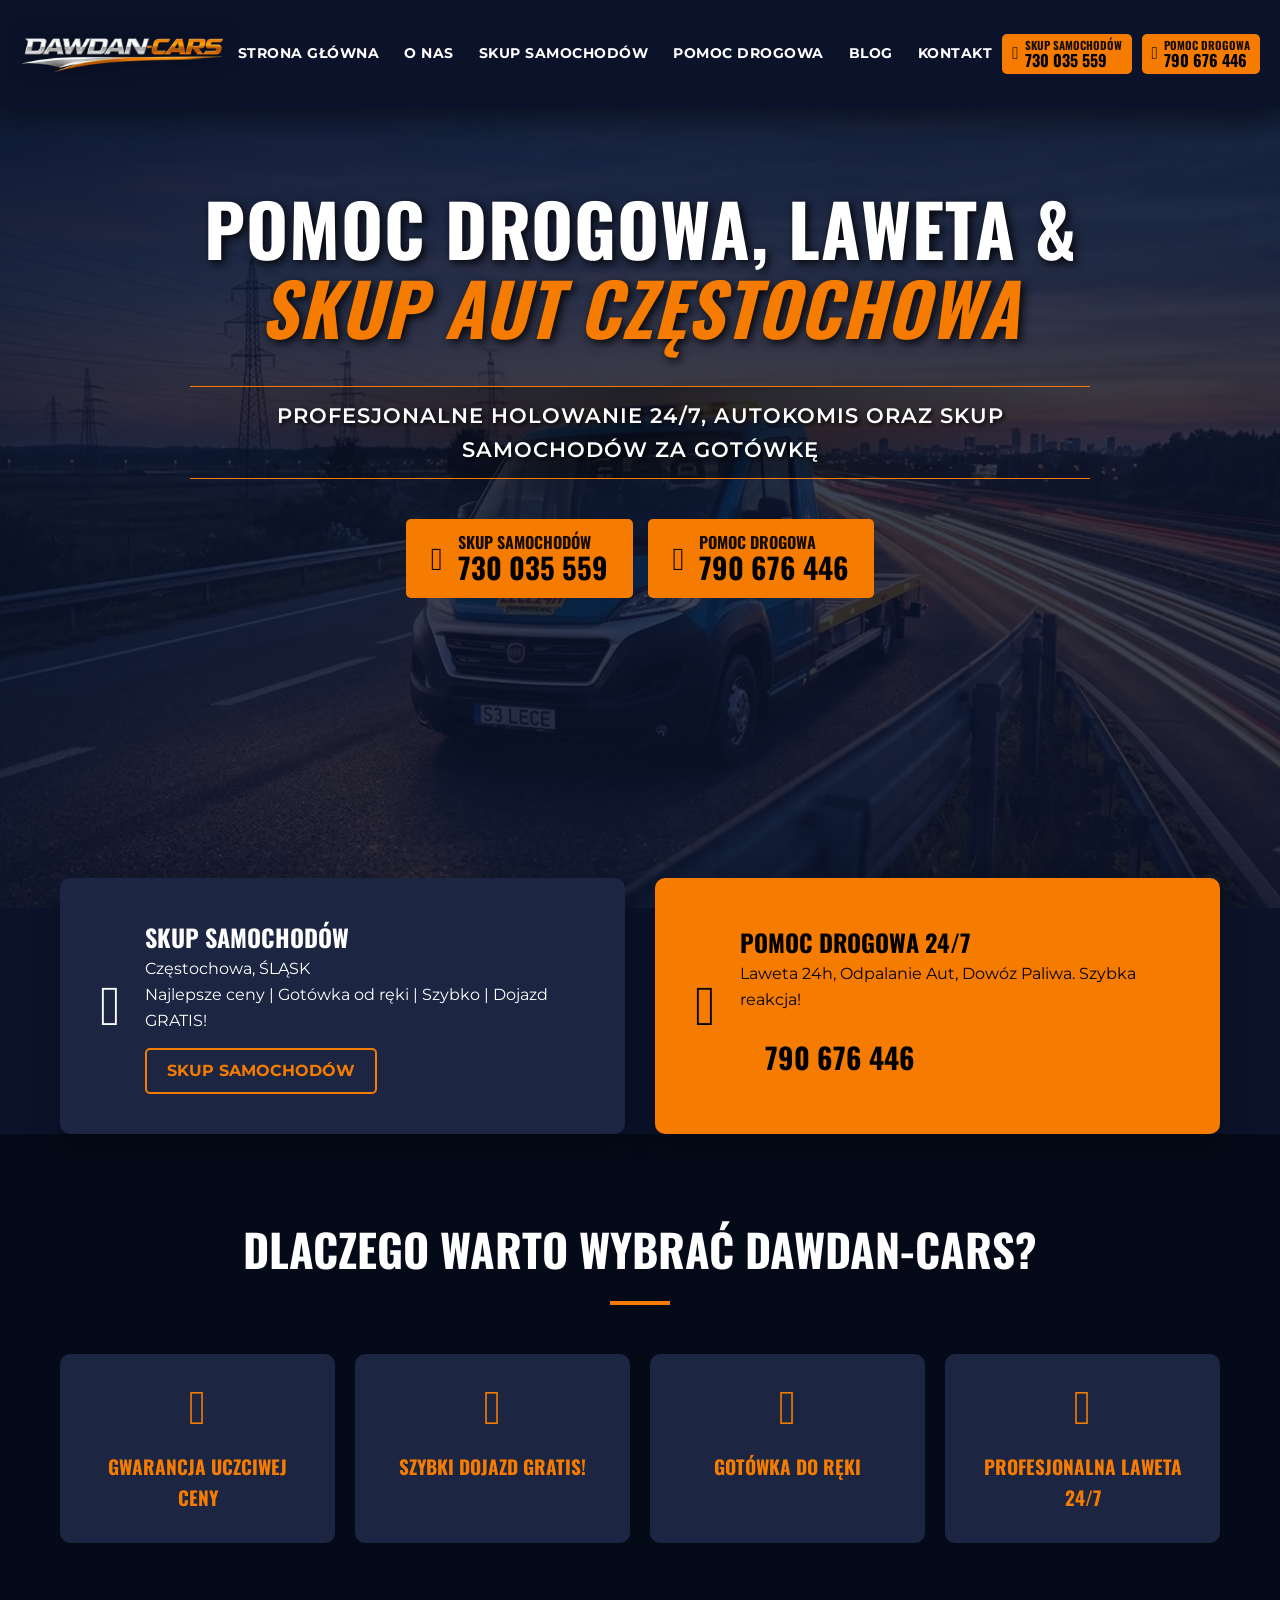
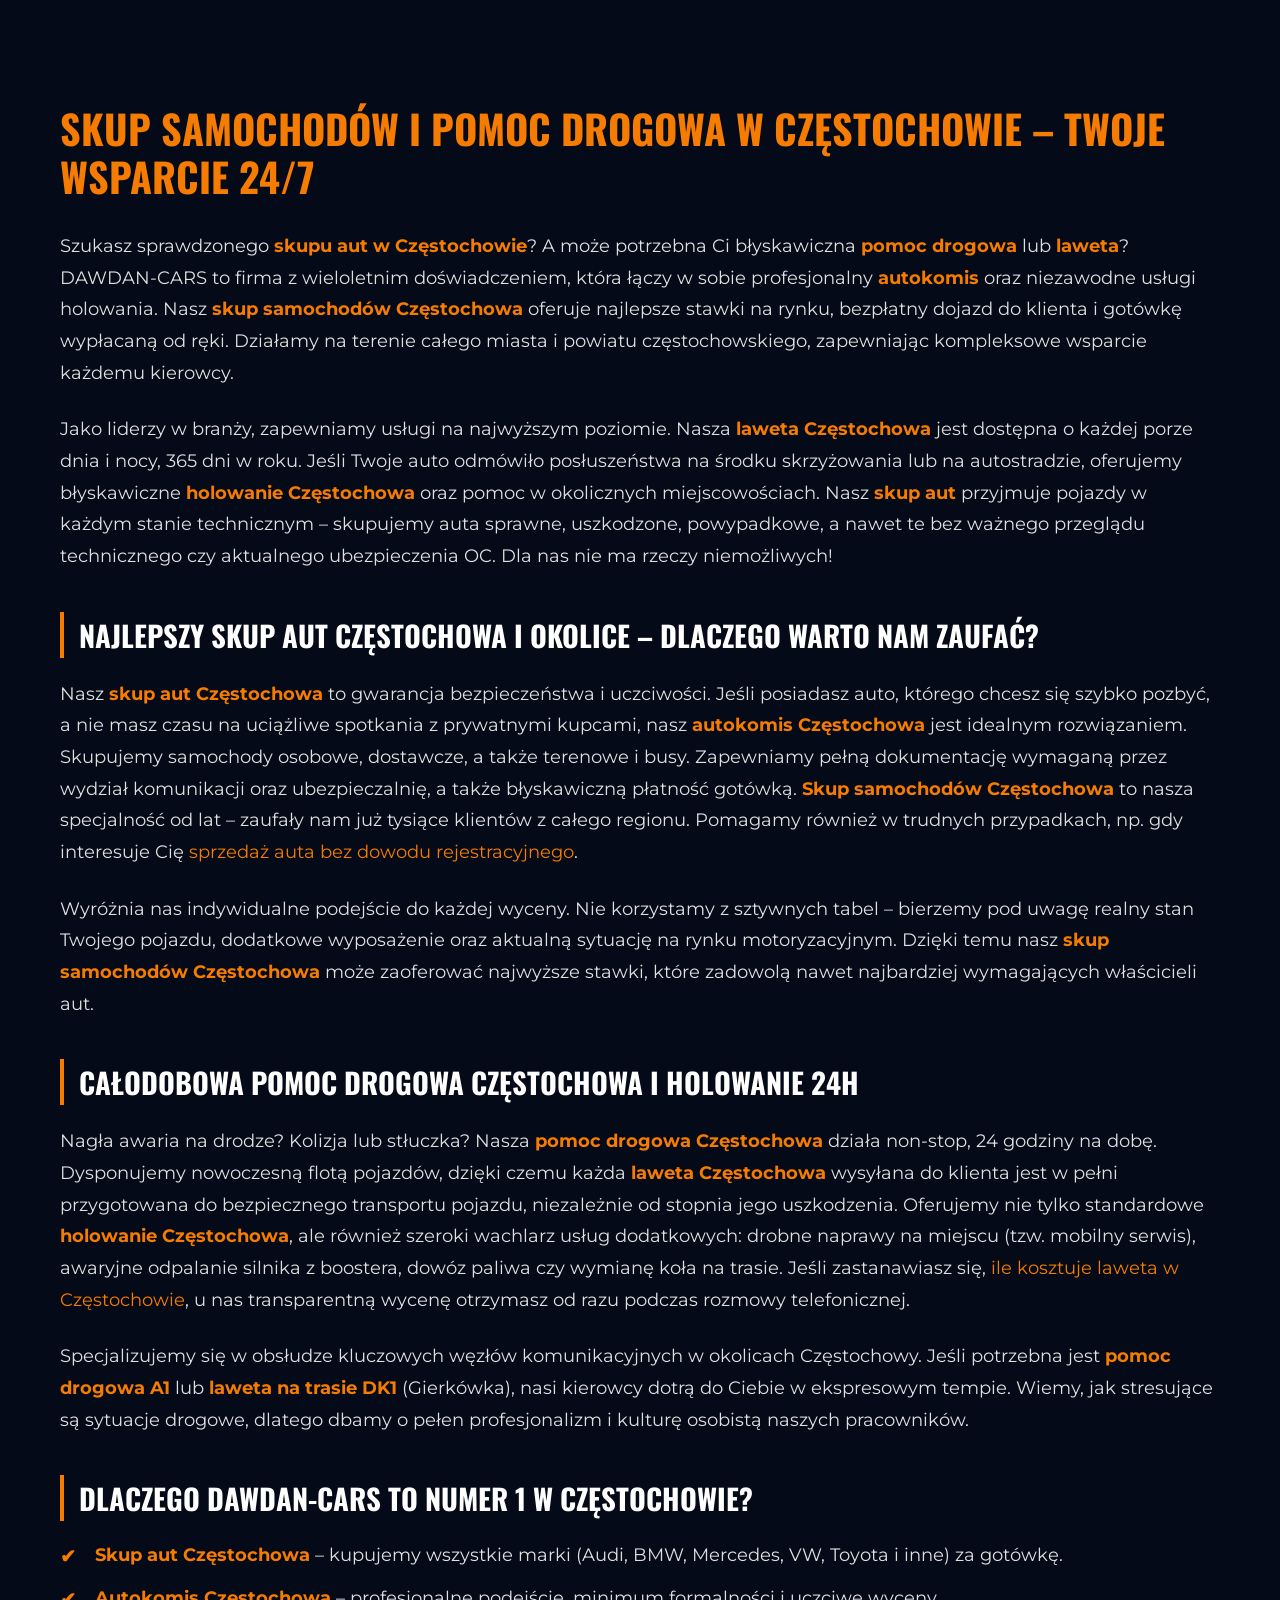
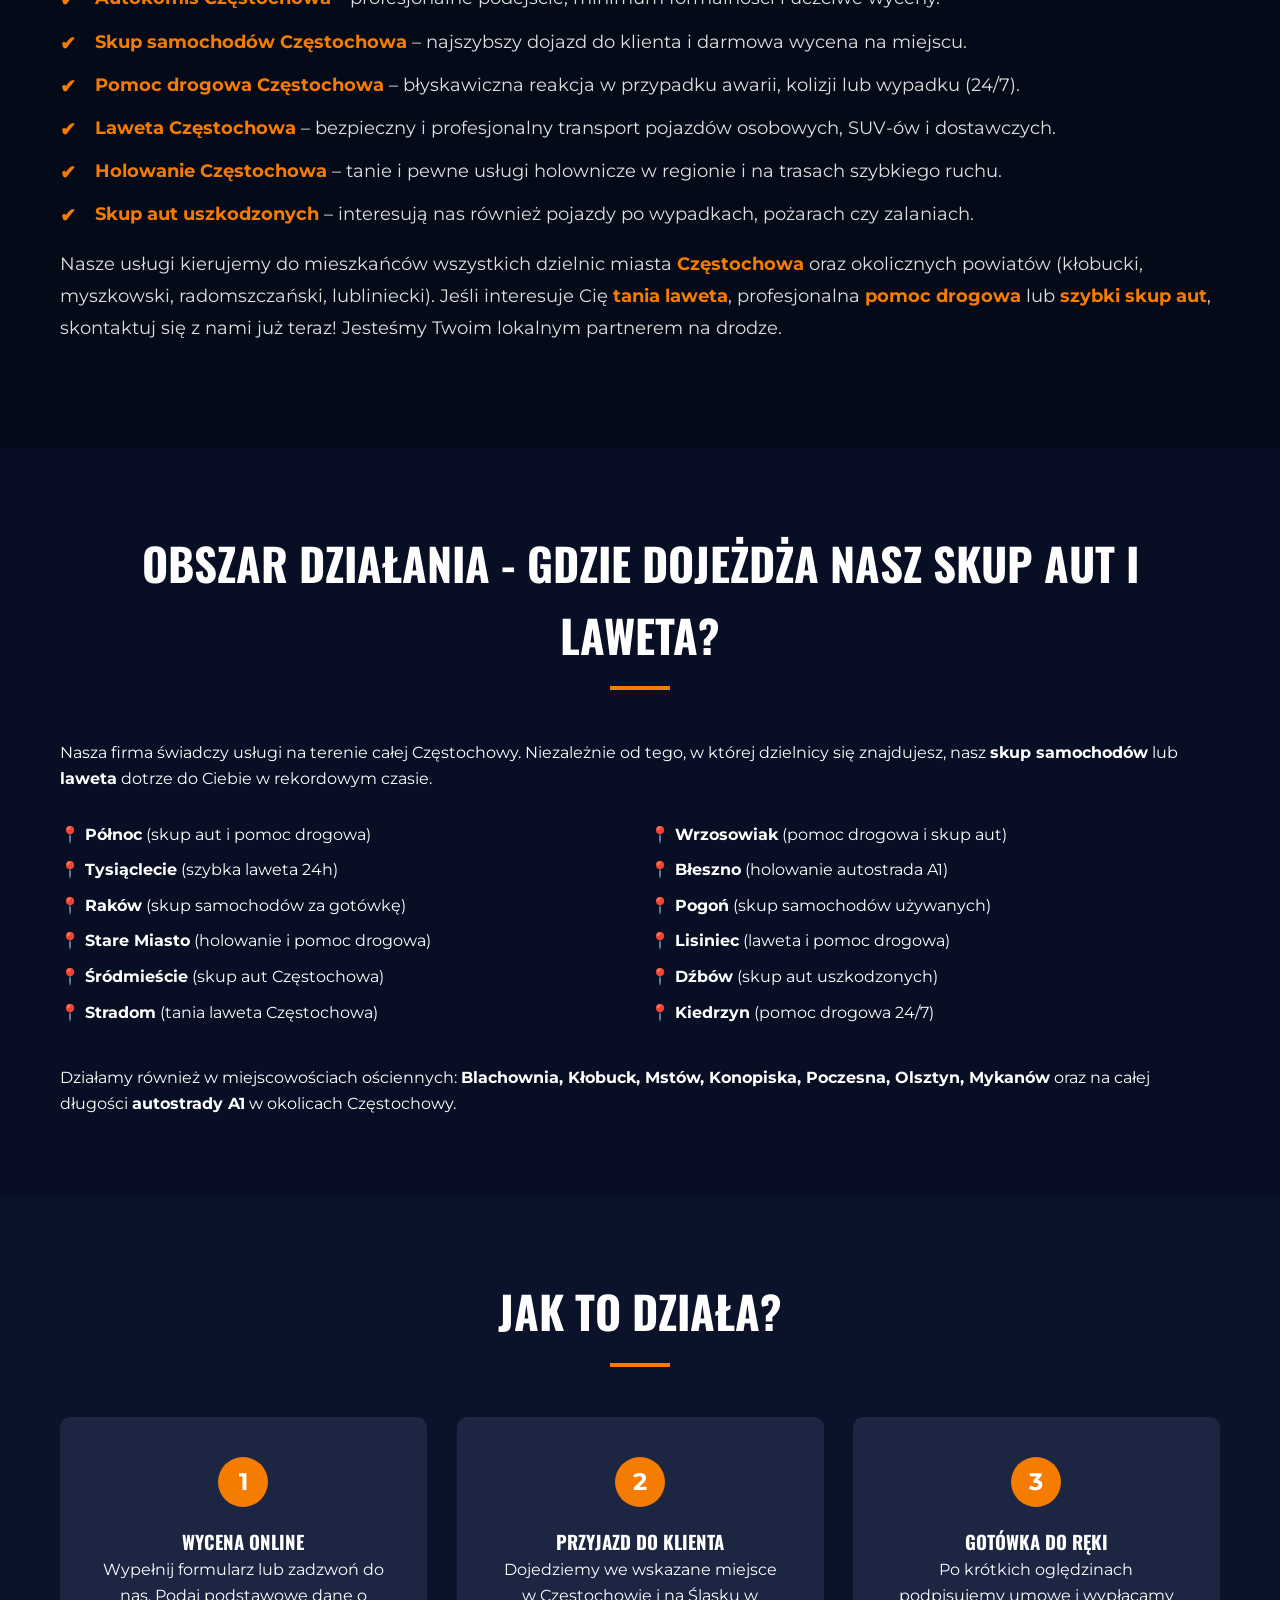
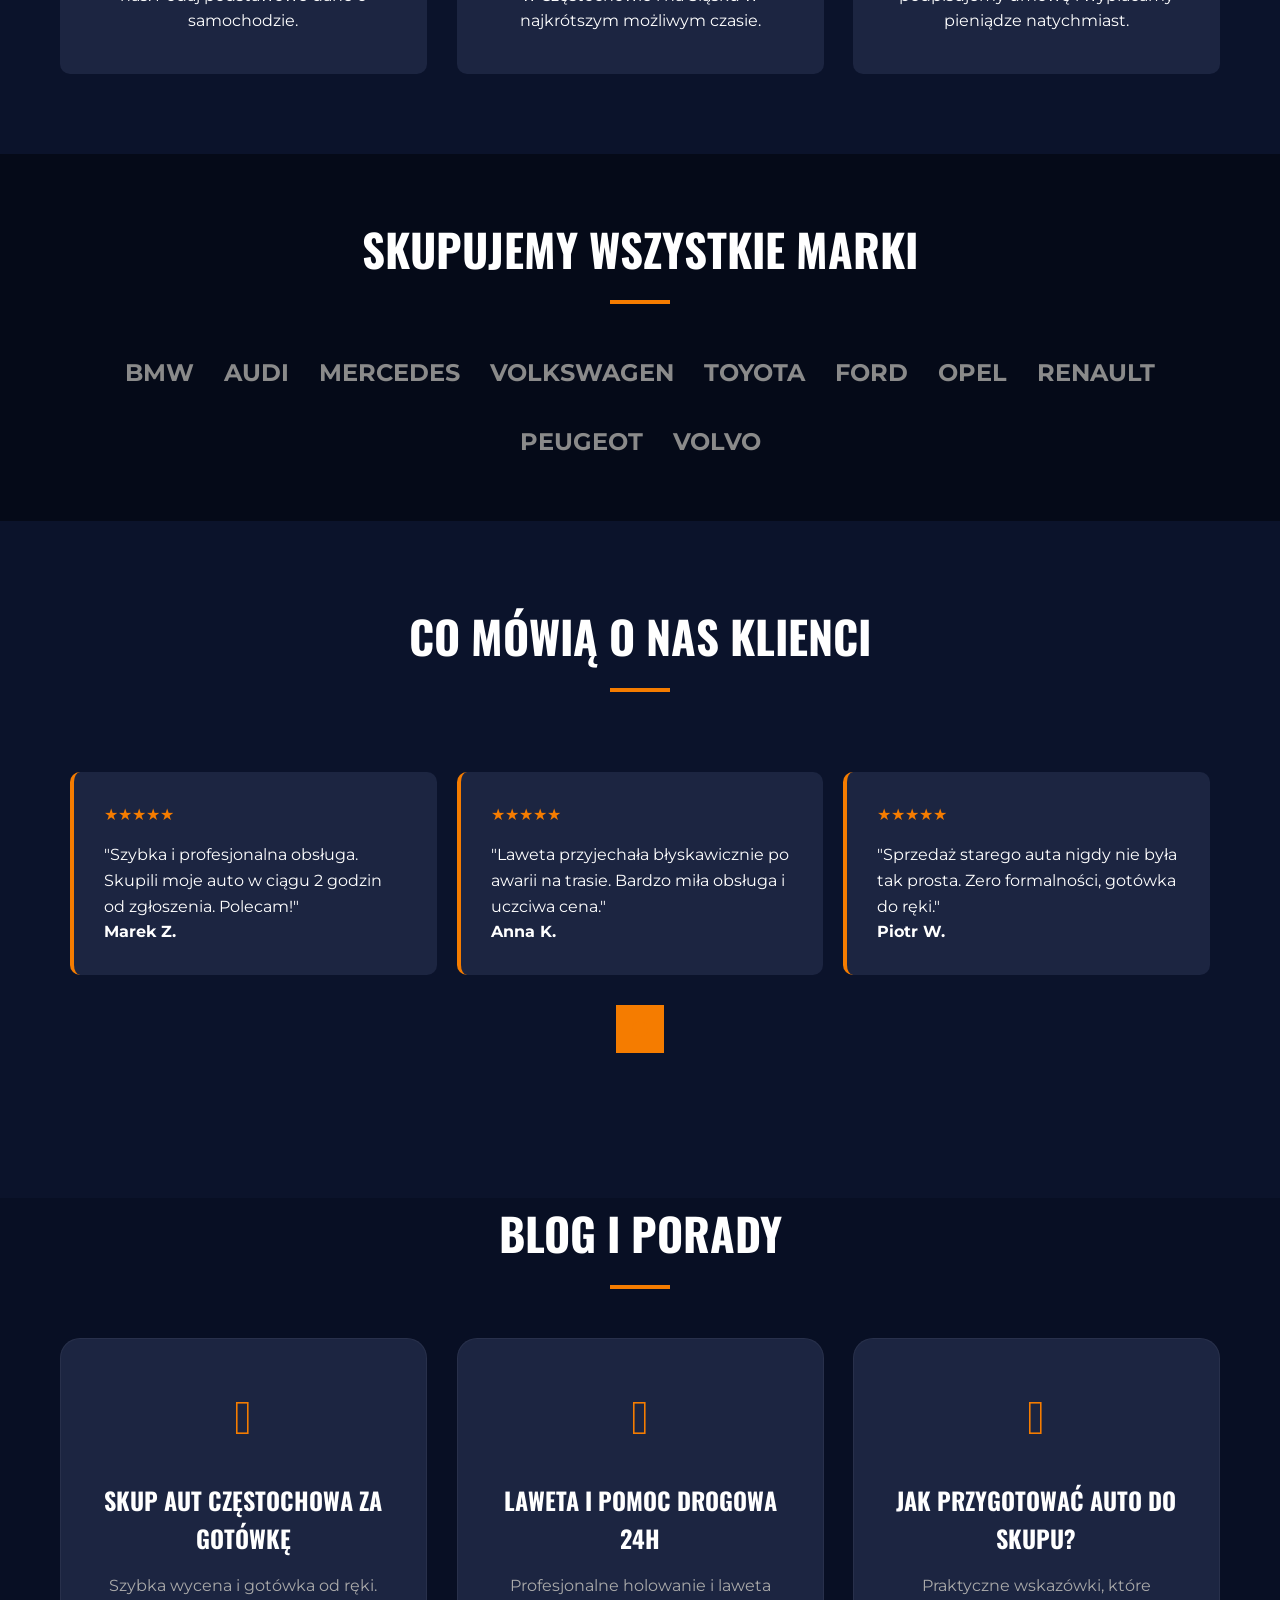
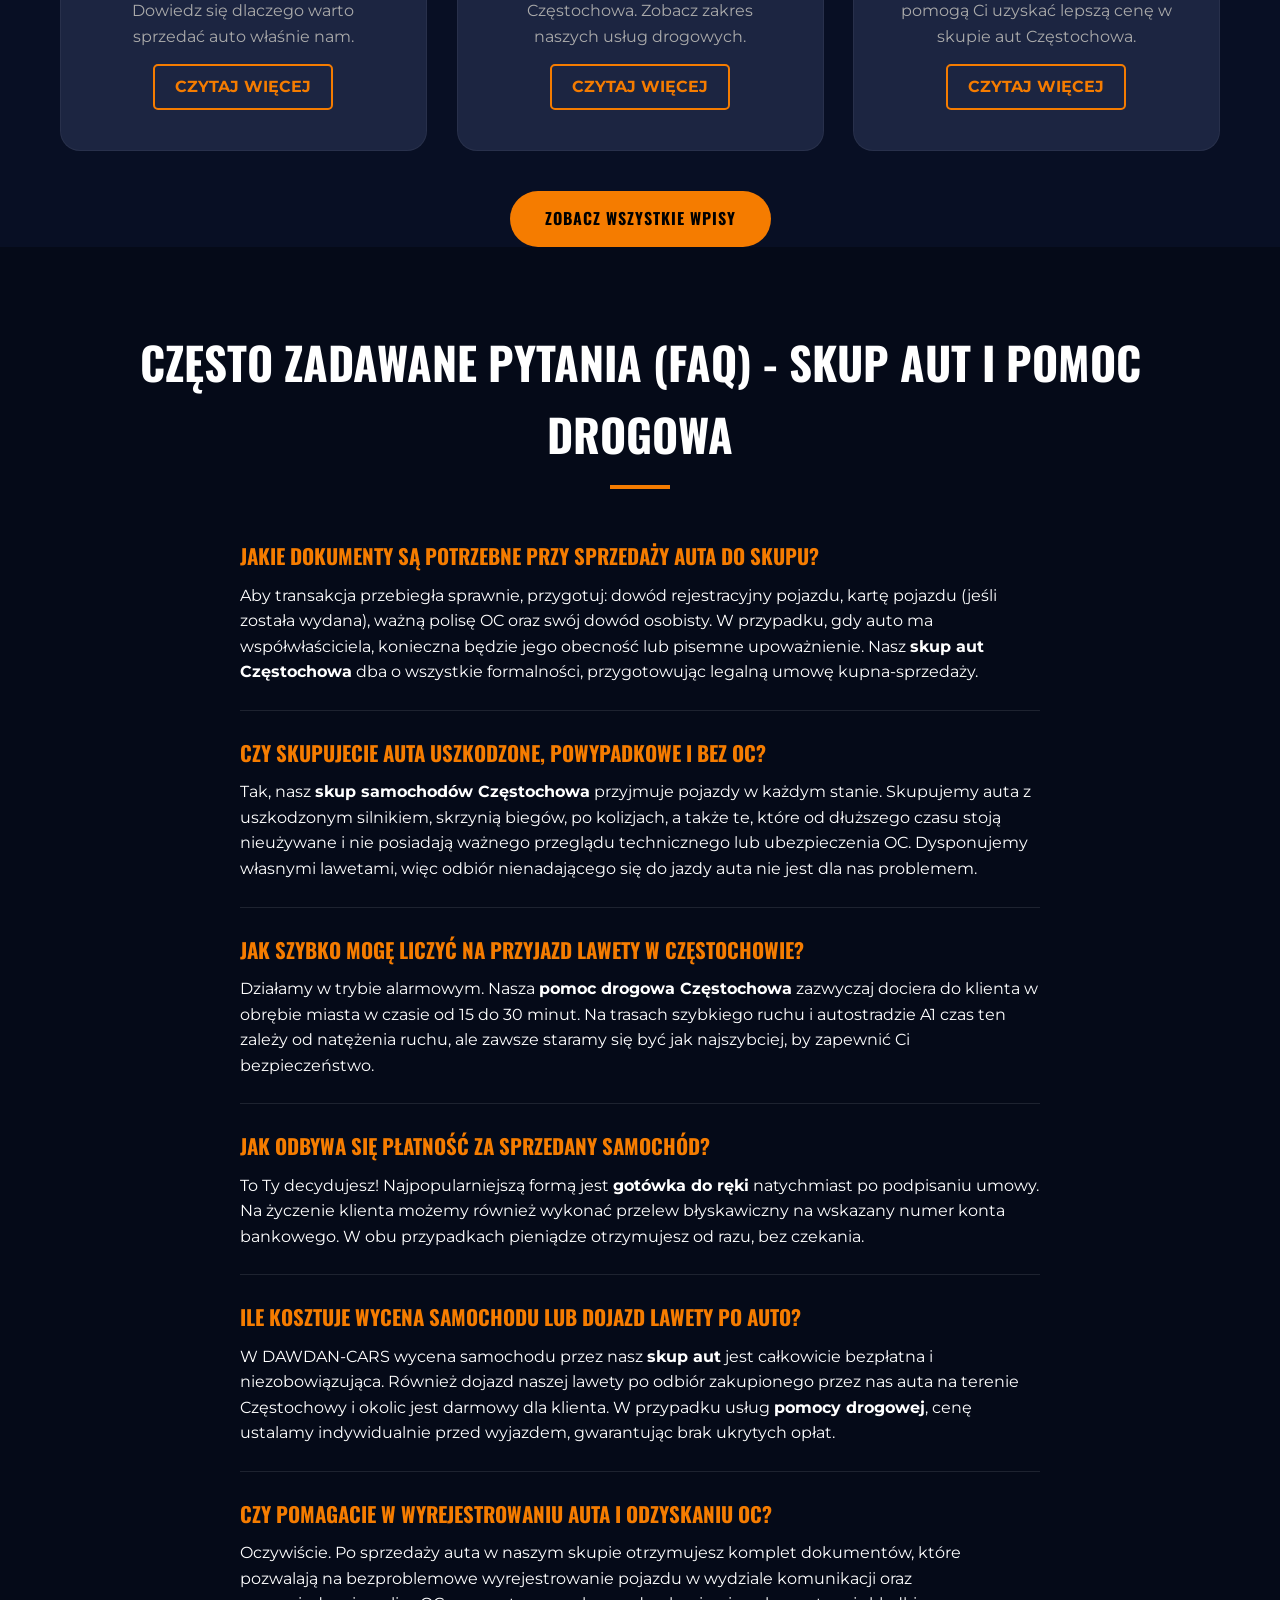
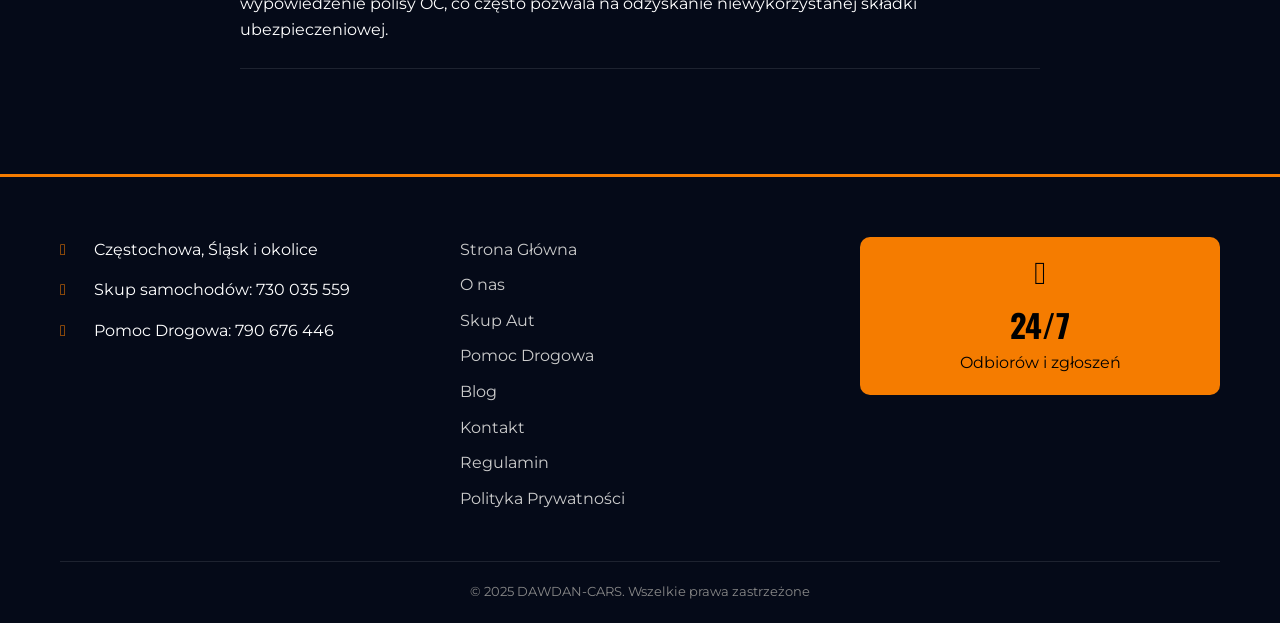
==== index.html @ 7429aebc "Add files via upload" ====
<!DOCTYPE html>
<html lang="pl">
<head>


    <meta charset="UTF-8">
    <meta name="viewport" content="width=device-width, initial-scale=1.0">
<title>Pomoc Drogowa, Laweta, Skup Aut Częstochowa | DAWDAN-CARS 24h</title>

<meta name="description" content="DAWDAN-CARS: Najlepsza pomoc drogowa Częstochowa, laweta oraz holowanie 24h. Oferujemy również szybki skup aut Częstochowa za gotówkę. Dojazd w 15 min! Sprawdź.">

<link rel="canonical" href="https://dawdan-cars.pl/">

<script type="application/ld+json">
{
  "@context": "https://schema.org",
  "@type": "LocalBusiness",
  "name": "DAWDAN-CARS",
  "image": "https://dawdan-cars.pl/logo.webp",
  "@id": "https://dawdan-cars.pl/#business",
  "url": "https://dawdan-cars.pl/",
  "telephone": "+48730035559",
  "address": {
    "@type": "PostalAddress",
    "streetAddress": "Częstochowa i okolice",
    "addressLocality": "Częstochowa",
    "postalCode": "42-200",
    "addressCountry": "PL"
  },
  "geo": {
    "@type": "GeoCoordinates",
    "latitude": 50.8118,
    "longitude": 19.1203
  },
  "openingHoursSpecification": {
    "@type": "OpeningHoursSpecification",
    "dayOfWeek": [
      "Monday",
      "Tuesday",
      "Wednesday",
      "Thursday",
      "Friday",
      "Saturday",
      "Sunday"
    ],
    "opens": "00:00",
    "closes": "23:59"
  },
  "hasOfferCatalog": {
    "@type": "OfferCatalog",
    "name": "Usługi Motoryzacyjne",
    "itemListElement": [
      {
        "@type": "Offer",
        "itemOffered": {
          "@type": "Service",
          "name": "Pomoc Drogowa Częstochowa"
        }
      },
      {
        "@type": "Offer",
        "itemOffered": {
          "@type": "Service",
          "name": "Laweta Częstochowa"
        }
      },
      {
        "@type": "Offer",
        "itemOffered": {
          "@type": "Service",
          "name": "Holowanie Częstochowa"
        }
      },
      {
        "@type": "Offer",
        "itemOffered": {
          "@type": "Service",
          "name": "Skup Aut Częstochowa"
        }
      },
      {
        "@type": "Offer",
        "itemOffered": {
          "@type": "Service",
          "name": "Skup Samochodów Częstochowa"
        }
      }
    ]
  },
  "areaServed": [
    {
      "@type": "City",
      "name": "Częstochowa"
    },
    {
      "@type": "State",
      "name": "Śląskie"
    }
  ]
}
</script>


    <link rel="stylesheet" href="style.min.css" media="print" onload="this.media='all'">
    <link rel="stylesheet" href="critical.min.css">
    <noscript><link rel="stylesheet" href="style.min.css"></noscript>
    <link rel="preload" as="style" href="style.min.css">
    <link rel="preconnect" href="https://fonts.googleapis.com">
    <link rel="preconnect" href="https://fonts.gstatic.com" crossorigin>
    <link href="https://fonts.googleapis.com/css2?family=Montserrat:wght@400;700&family=Oswald:wght@500;700&display=swap" rel="stylesheet" media="print" onload="this.media='all'">
    <noscript><link href="https://fonts.googleapis.com/css2?family=Montserrat:wght@400;700&family=Oswald:wght@500;700&display=swap" rel="stylesheet"></noscript>
    <link rel="stylesheet" href="font-awesome.min.css" media="print" onload="this.media='all'">
    <noscript><link rel="stylesheet" href="font-awesome.min.css"></noscript>
    <!-- NOWE -->
    <link rel="preload" as="image" href="tlo.webp" fetchpriority="high" type="image/webp">

    <!-- ICONS -->
    <link rel="icon" href="favicony/favicon.ico" type="image/x-icon">
    <link rel="shortcut icon" href="favicony/favicon.ico" type="image/x-icon">
    <link rel="icon" href="favicony/favicon.ico" sizes="any">
    <link rel="icon" type="image/png" sizes="16x16" href="favicony/favicon-16x16.png">
    <link rel="icon" type="image/png" sizes="32x32" href="favicony/favicon-32x32.png">
    <link rel="icon" type="image/png" sizes="48x48" href="favicony/favicon-48x48.png">
    <link rel="icon" type="image/png" sizes="64x64" href="favicony/favicon-64x64.png">
    <link rel="icon" type="image/png" sizes="192x192" href="favicony/favicon-192x192.png">
    <link rel="icon" type="image/png" sizes="512x512" href="favicony/favicon-512x512.png">
    <script src="script.min.js" defer></script>
    <link rel="apple-touch-icon" sizes="180x180" href="favicony/favicon-180x180.png">
</head>
<body>
    <header>    
        <div class="top-bar">
            <div class="container">
                <div class="logo">
                    <a href="index.html">
                        <img src="logo.webp" fetchpriority="high" alt="Pomoc Drogowa Częstochowa, Laweta i Skup Aut - DAWDAN-CARS" width="349" height="60" >
                    </a>
                </div>
                <nav>
                    <ul>
                        <li><a href="index.html">STRONA GŁÓWNA</a></li>
                        <li><a href="o-nas.html">O NAS</a></li>
                        <li><a href="skup-samochodow.html">SKUP SAMOCHODÓW</a></li>
                        <li><a href="laweta-pomoc-drogowa.html">POMOC DROGOWA</a></li>
                        <li><a href="blog.html">BLOG</a></li>
                        <li><a href="kontakt.html">KONTAKT</a></li>
                    </ul>
                    <div class="header-cta mobile-only">
                        <a href="tel:+48730035559" class="btn-call">                
                            <i class="fas fa-phone-alt"></i>
                            <span>
                                <span class="btn-label">SKUP SAMOCHODÓW</span>
                                <span class="btn-number">730 035 559</span>
                            </span>
                        </a>
                        <a href="tel:+48790676446" class="btn-call">
                            <i class="fas fa-phone-alt"></i>
                            <span>
                                <span class="btn-label">POMOC DROGOWA</span>
                                <span class="btn-number">790 676 446</span>
                            </span>
                        </a>
                    </div>
                </nav>
                <div class="header-cta desktop-only">
                    <a href="tel:+48730035559" class="btn-call">
                        <i class="fas fa-phone-alt"></i>
                        <span>
                            <span class="btn-label">SKUP SAMOCHODÓW</span>
                            <span class="btn-number">730 035 559</span>
                        </span>
                    </a>
                    <a href="tel:+48790676446" class="btn-call">
                        <i class="fas fa-phone-alt"></i>
                        <span>
                            <span class="btn-label">POMOC DROGOWA</span>
                            <span class="btn-number">790 676 446</span>
                        </span>
                    </a>
                </div>
                <button class="menu-toggle" aria-label="Otwórz menu">
                    <span></span>
                    <span></span>
                    <span></span>
                </button>
            </div>
        </div>
    </header>
    <div class="overlay"></div>

    <section id="home" class="hero">
        <div class="container">
            <div class="hero-content">
                <div class="hero-text" data-aos-custom="fade-up">
                    <h1>POMOC DROGOWA, LAWETA & <br> <span class="highlight">SKUP AUT CZĘSTOCHOWA</span></h1>
                    <p class="hero-subtext">Profesjonalne holowanie 24/7, autokomis oraz skup samochodów za gotówkę</p>
                    <div class="hero-cta-buttons">
                        <a href="tel:+48730035559" class="btn-hero-call">
                            <i class="fas fa-phone-alt"></i>
                            <span>
                                <span class="btn-label">SKUP SAMOCHODÓW</span>
                                <span class="btn-number">730 035 559</span>
                            </span>
                        </a>
                        <a href="tel:+48790676446" class="btn-hero-call">
                            <i class="fas fa-phone-alt"></i>
                            <span>
                                <span class="btn-label">POMOC DROGOWA</span>
                                <span class="btn-number">790 676 446</span>
                            </span>
                        </a>
                    </div>
                </div>
            </div>
        </div>
    </section>

    <section class="service-boxes">
        <div class="container">
            <div class="box blue-box" role="article" data-aos-custom="fade-right">
                <div class="box-icon"><i class="fas fa-car"></i></div>
                <div class="box-content">
                    <h2>SKUP SAMOCHODÓW</h2>
                    <p>Częstochowa, ŚLĄSK<br>Najlepsze ceny | Gotówka od ręki | Szybko | Dojazd GRATIS!</p>
                    <a href="skup-samochodow.html" class="btn-outline">SKUP SAMOCHODÓW</a>
                </div>
            </div>
            <div class="box orange-box" role="article" data-aos-custom="fade-left">
                <div class="box-icon"><i class="fas fa-truck-moving"></i></div>
                <div class="box-content">
                    <h2>POMOC DROGOWA 24/7</h2>
                    <p>Laweta 24h, Odpalanie Aut, Dowóz Paliwa. Szybka reakcja!</p>
                    <div class="box-call">
                        <a href="tel:+48790676446" class="btn-hero-call">
                                <span class="btn-number">790 676 446</span>
                        </a>
                    </div>
                </div>
            </div>
        </div>
    </section>

    <section id="benefits" class="benefits">
        <div class="container">
            <h2 class="section-title" data-aos-custom="fade-up">DLACZEGO WARTO WYBRAĆ DAWDAN-CARS?</h2>
            <div class="benefits-grid" role="list">
                <div class="benefit-item" role="listitem" data-aos-custom="zoom-in" data-aos-delay="100">
                    <i class="fas fa-award"></i>
                    <h3>GWARANCJA UCZCIWEJ CENY</h3>
                </div>
                <div class="benefit-item" role="listitem" data-aos-custom="zoom-in" data-aos-delay="200">
                    <i class="fas fa-stopwatch"></i>
                    <h3>SZYBKI DOJAZD GRATIS!</h3>
                </div>
                <div class="benefit-item" role="listitem" data-aos-custom="zoom-in" data-aos-delay="300">
                    <i class="fas fa-money-bill-wave"></i>
                    <h3>GOTÓWKA DO RĘKI</h3>
                </div>
                <div class="benefit-item" role="listitem" data-aos-custom="zoom-in" data-aos-delay="400">
                    <i class="fas fa-truck-monster"></i>
                    <h3>PROFESJONALNA LAWETA 24/7</h3>
                </div>
            </div>
        </div>
    </section>

    <section class="seo-content">
        <div class="container">
            <div class="seo-text-block" data-aos-custom="fade-up">
                <h2>Skup samochodów i pomoc drogowa w Częstochowie – Twoje wsparcie 24/7</h2>
                <p>Szukasz sprawdzonego <strong>skupu aut w Częstochowie</strong>? A może potrzebna Ci błyskawiczna <strong>pomoc drogowa</strong> lub <strong>laweta</strong>? DAWDAN-CARS to firma z wieloletnim doświadczeniem, która łączy w sobie profesjonalny <strong>autokomis</strong> oraz niezawodne usługi holowania. Nasz <strong>skup samochodów Częstochowa</strong> oferuje najlepsze stawki na rynku, bezpłatny dojazd do klienta i gotówkę wypłacaną od ręki. Działamy na terenie całego miasta i powiatu częstochowskiego, zapewniając kompleksowe wsparcie każdemu kierowcy.</p>

                <p>Jako liderzy w branży, zapewniamy usługi na najwyższym poziomie. Nasza <strong>laweta Częstochowa</strong> jest dostępna o każdej porze dnia i nocy, 365 dni w roku. Jeśli Twoje auto odmówiło posłuszeństwa na środku skrzyżowania lub na autostradzie, oferujemy błyskawiczne <strong>holowanie Częstochowa</strong> oraz pomoc w okolicznych miejscowościach. Nasz <strong>skup aut</strong> przyjmuje pojazdy w każdym stanie technicznym – skupujemy auta sprawne, uszkodzone, powypadkowe, a nawet te bez ważnego przeglądu technicznego czy aktualnego ubezpieczenia OC. Dla nas nie ma rzeczy niemożliwych!</p>

                <h3>Najlepszy Skup Aut Częstochowa i okolice – dlaczego warto nam zaufać?</h3>
                <p>Nasz <strong>skup aut Częstochowa</strong> to gwarancja bezpieczeństwa i uczciwości. Jeśli posiadasz auto, którego chcesz się szybko pozbyć, a nie masz czasu na uciążliwe spotkania z prywatnymi kupcami, nasz <strong>autokomis Częstochowa</strong> jest idealnym rozwiązaniem. Skupujemy samochody osobowe, dostawcze, a także terenowe i busy. Zapewniamy pełną dokumentację wymaganą przez wydział komunikacji oraz ubezpieczalnię, a także błyskawiczną płatność gotówką. <strong>Skup samochodów Częstochowa</strong> to nasza specjalność od lat – zaufały nam już tysiące klientów z całego regionu. Pomagamy również w trudnych przypadkach, np. gdy interesuje Cię <a href="sprzedaz-auta-bez-dowodu-rejestracyjnego.html">sprzedaż auta bez dowodu rejestracyjnego</a>.</p>

                <p>Wyróżnia nas indywidualne podejście do każdej wyceny. Nie korzystamy z sztywnych tabel – bierzemy pod uwagę realny stan Twojego pojazdu, dodatkowe wyposażenie oraz aktualną sytuację na rynku motoryzacyjnym. Dzięki temu nasz <strong>skup samochodów Częstochowa</strong> może zaoferować najwyższe stawki, które zadowolą nawet najbardziej wymagających właścicieli aut.</p>

                <h3>Całodobowa Pomoc Drogowa Częstochowa i holowanie 24h</h3>
                <p>Nagła awaria na drodze? Kolizja lub stłuczka? Nasza <strong>pomoc drogowa Częstochowa</strong> działa non-stop, 24 godziny na dobę. Dysponujemy nowoczesną flotą pojazdów, dzięki czemu każda <strong>laweta Częstochowa</strong> wysyłana do klienta jest w pełni przygotowana do bezpiecznego transportu pojazdu, niezależnie od stopnia jego uszkodzenia. Oferujemy nie tylko standardowe <strong>holowanie Częstochowa</strong>, ale również szeroki wachlarz usług dodatkowych: drobne naprawy na miejscu (tzw. mobilny serwis), awaryjne odpalanie silnika z boostera, dowóz paliwa czy wymianę koła na trasie. Jeśli zastanawiasz się, <a href="ile-kosztuje-laweta-czestochowa.html">ile kosztuje laweta w Częstochowie</a>, u nas transparentną wycenę otrzymasz od razu podczas rozmowy telefonicznej.</p>

                <p>Specjalizujemy się w obsłudze kluczowych węzłów komunikacyjnych w okolicach Częstochowy. Jeśli potrzebna jest <strong>pomoc drogowa A1</strong> lub <strong>laweta na trasie DK1</strong> (Gierkówka), nasi kierowcy dotrą do Ciebie w ekspresowym tempie. Wiemy, jak stresujące są sytuacje drogowe, dlatego dbamy o pełen profesjonalizm i kulturę osobistą naszych pracowników.</p>

                <h3>Dlaczego DAWDAN-CARS to numer 1 w Częstochowie?</h3>
                <ul>
                    <li><strong>Skup aut Częstochowa</strong> – kupujemy wszystkie marki (Audi, BMW, Mercedes, VW, Toyota i inne) za gotówkę.</li>
                    <li><strong>Autokomis Częstochowa</strong> – profesjonalne podejście, minimum formalności i uczciwe wyceny.</li>
                    <li><strong>Skup samochodów Częstochowa</strong> – najszybszy dojazd do klienta i darmowa wycena na miejscu.</li>
                    <li><strong>Pomoc drogowa Częstochowa</strong> – błyskawiczna reakcja w przypadku awarii, kolizji lub wypadku (24/7).</li>
                    <li><strong>Laweta Częstochowa</strong> – bezpieczny i profesjonalny transport pojazdów osobowych, SUV-ów i dostawczych.</li>
                    <li><strong>Holowanie Częstochowa</strong> – tanie i pewne usługi holownicze w regionie i na trasach szybkiego ruchu.</li>
                    <li><strong>Skup aut uszkodzonych</strong> – interesują nas również pojazdy po wypadkach, pożarach czy zalaniach.</li>
                </ul>

                <p>Nasze usługi kierujemy do mieszkańców wszystkich dzielnic miasta <strong>Częstochowa</strong> oraz okolicznych powiatów (kłobucki, myszkowski, radomszczański, lubliniecki). Jeśli interesuje Cię <strong>tania laweta</strong>, profesjonalna <strong>pomoc drogowa</strong> lub <strong>szybki skup aut</strong>, skontaktuj się z nami już teraz! Jesteśmy Twoim lokalnym partnerem na drodze.</p>
            </div>
        </div>
    </section>

    <section class="coverage-area bg-alt">
        <div class="container">
            <h2 class="section-title" data-aos-custom="fade-up">OBSZAR DZIAŁANIA - GDZIE DOJEŻDŻA NASZ SKUP AUT I LAWETA?</h2>
            <div class="coverage-grid">
                <div class="coverage-text">
                    <p>Nasza firma świadczy usługi na terenie całej Częstochowy. Niezależnie od tego, w której dzielnicy się znajdujesz, nasz <strong>skup samochodów</strong> lub <strong>laweta</strong> dotrze do Ciebie w rekordowym czasie.</p>
                    <div class="districts-list">
                        <ul>
                            <li><strong>Północ</strong> (skup aut i pomoc drogowa)</li>
                            <li><strong>Tysiąclecie</strong> (szybka laweta 24h)</li>
                            <li><strong>Raków</strong> (skup samochodów za gotówkę)</li>
                            <li><strong>Stare Miasto</strong> (holowanie i pomoc drogowa)</li>
                            <li><strong>Śródmieście</strong> (skup aut Częstochowa)</li>
                            <li><strong>Stradom</strong> (tania laweta Częstochowa)</li>
                        </ul>
                        <ul>
                            <li><strong>Wrzosowiak</strong> (pomoc drogowa i skup aut)</li>
                            <li><strong>Błeszno</strong> (holowanie autostrada A1)</li>
                            <li><strong>Pogoń</strong> (skup samochodów używanych)</li>
                            <li><strong>Lisiniec</strong> (laweta i pomoc drogowa)</li>
                            <li><strong>Dźbów</strong> (skup aut uszkodzonych)</li>
                            <li><strong>Kiedrzyn</strong> (pomoc drogowa 24/7)</li>
                        </ul>
                    </div>
                    <p>Działamy również w miejscowościach ościennych: <strong>Blachownia, Kłobuck, Mstów, Konopiska, Poczesna, Olsztyn, Mykanów</strong> oraz na całej długości <strong>autostrady A1</strong> w okolicach Częstochowy.</p>
                </div>
            </div>
        </div>
    </section>

    <!-- Jak to działa (How It Works) -->
    <section id="how-it-works" class="how-it-works">
        <div class="container">
            <h2 class="section-title" data-aos-custom="fade-up">JAK TO DZIAŁA?</h2>
            <div class="steps-grid" role="list">
                <div class="step" role="listitem" data-aos-custom="fade-up" data-aos-delay="100">
                    <div class="step-num">1</div>
                    <h3>Wycena online</h3>
                    <p>Wypełnij formularz lub zadzwoń do nas. Podaj podstawowe dane o samochodzie.</p>
                </div>
                <div class="step" role="listitem" data-aos-custom="fade-up" data-aos-delay="200">
                    <div class="step-num">2</div>
                    <h3>Przyjazd do klienta</h3>
                    <p>Dojedziemy we wskazane miejsce w Częstochowie i na Śląsku w najkrótszym możliwym czasie.</p>
                </div>
                <div class="step" role="listitem" data-aos-custom="fade-up" data-aos-delay="300">
                    <div class="step-num">3</div>
                    <h3>Gotówka do ręki</h3>
                    <p>Po krótkich oględzinach podpisujemy umowę i wypłacamy pieniądze natychmiast.</p>
                </div>
            </div>
        </div>
    </section>

    <!-- Brands We Buy -->
    <section class="brands">
        <div class="container">
            <h2 class="section-title">SKUPUJEMY WSZYSTKIE MARKI</h2>
            <div class="brands-flex">
                <span>BMW</span>
                <span>AUDI</span>
                <span>MERCEDES</span>
                <span>VOLKSWAGEN</span>
                <span>TOYOTA</span>
                <span>FORD</span>
                <span>OPEL</span>
                <span>RENAULT</span>
                <span>PEUGEOT</span>
                <span>VOLVO</span>
            </div>
        </div>
    </section>
    <!--
    <section class="recent-buys">
        <div class="container">
            <h2 class="section-title">OSTATNIE REALIZACJE</h2>
            <div class="custom-slider buys-slider">
                <div class="slider-track">
                    <div class="slider-item">
                        <div class="buy-card">
                            <div class="car-img" style="background-image: url('tlo.webp')"></div>
                            <p>VW Golf</p>
                        </div>
                    </div>
                    <div class="slider-item">
                        <div class="buy-card">
                            <div class="car-img" style="background-image: url('tlo.webp')"></div>
                            <p>Audi A4</p>
                        </div>
                    </div>
                    <div class="slider-item">
                        <div class="buy-card">
                            <div class="car-img" style="background-image: url('tlo.webp')"></div>
                            <p>Ford Focus</p>
                        </div>
                    </div>
                    <div class="slider-item">
                        <div class="buy-card">
                            <div class="car-img" style="background-image: url('tlo.webp')"></div>
                            <p>Porsche 911 2019</p>
                        </div>
                    </div>
                </div>
                <div class="slider-pagination"></div>
            </div>
        </div>
    </section>
    -->
    <!-- Testimonials -->
    <section class="testimonials">
        <div class="container">
            <h2 class="section-title">CO MÓWIĄ O NAS KLIENCI</h2>
            <div class="custom-slider testimonials-slider" role="region" aria-label="Opinie klientów">
                <div class="slider-track">
                    <div class="slider-item">
                        <div class="testimonial">
                            <div class="stars">★★★★★</div>
                            <p>"Szybka i profesjonalna obsługa. Skupili moje auto w ciągu 2 godzin od zgłoszenia. Polecam!"</p>
                            <strong>Marek Z.</strong>
                        </div>
                    </div>
                    <div class="slider-item">
                        <div class="testimonial">
                            <div class="stars">★★★★★</div>
                            <p>"Laweta przyjechała błyskawicznie po awarii na trasie. Bardzo miła obsługa i uczciwa cena."</p>
                            <strong>Anna K.</strong>
                        </div>
                    </div>
                    <div class="slider-item">
                        <div class="testimonial">
                            <div class="stars">★★★★★</div>
                            <p>"Sprzedaż starego auta nigdy nie była tak prosta. Zero formalności, gotówka do ręki."</p>
                            <strong>Piotr W.</strong>
                        </div>
                    </div>
                </div>
                <div class="slider-pagination"></div>
            </div>
        </div>
    </section>

    <!-- Blog Section -->
    <section class="blog-preview bg-alt">
        <div class="container">
            <h2 class="section-title" data-aos-custom="fade-up">BLOG I PORADY</h2>
            <div class="features-grid">
                <article class="feature-item" data-aos-custom="fade-up" data-aos-delay="100">
                    <div class="feature-icon"><i class="fas fa-money-bill-wave"></i></div>
                    <h3>Skup aut Częstochowa za gotówkę</h3>
                    <p>Szybka wycena i gotówka od ręki. Dowiedz się dlaczego warto sprzedać auto właśnie nam.</p>
                    <a href="skup-samochodow-czestochowa-gotowka.html" class="btn-outline">CZYTAJ WIĘCEJ</a>
                </article>
                <article class="feature-item" data-aos-custom="fade-up" data-aos-delay="200">
                    <div class="feature-icon"><i class="fas fa-ambulance"></i></div>
                    <h3>Laweta i Pomoc Drogowa 24h</h3>
                    <p>Profesjonalne holowanie i laweta Częstochowa. Zobacz zakres naszych usług drogowych.</p>
                    <a href="pomoc-drogowa-laweta-czestochowa-24h.html" class="btn-outline">CZYTAJ WIĘCEJ</a>
                </article>
                <article class="feature-item" data-aos-custom="fade-up" data-aos-delay="300">
                    <div class="feature-icon"><i class="fas fa-file-alt"></i></div>
                    <h3>Jak przygotować auto do skupu?</h3>
                    <p>Praktyczne wskazówki, które pomogą Ci uzyskać lepszą cenę w skupie aut Częstochowa.</p>
                    <a href="skup-aut-porady.html" class="btn-outline">CZYTAJ WIĘCEJ</a>
                </article>
            </div>
            <div style="text-align: center; margin-top: 40px;">
                <a href="blog.html" class="btn btn-primary">ZOBACZ WSZYSTKIE WPISY</a>
            </div>
        </div>
    </section>

    <!-- FAQ -->
    <section class="faq">
        <div class="container">
            <h2 class="section-title">CZĘSTO ZADAWANE PYTANIA (FAQ) - SKUP AUT I POMOC DROGOWA</h2>
            <div class="faq-list">
                <div class="faq-item">
                    <h3>Jakie dokumenty są potrzebne przy sprzedaży auta do skupu?</h3>
                    <p>Aby transakcja przebiegła sprawnie, przygotuj: dowód rejestracyjny pojazdu, kartę pojazdu (jeśli została wydana), ważną polisę OC oraz swój dowód osobisty. W przypadku, gdy auto ma współwłaściciela, konieczna będzie jego obecność lub pisemne upoważnienie. Nasz <strong>skup aut Częstochowa</strong> dba o wszystkie formalności, przygotowując legalną umowę kupna-sprzedaży.</p>
                </div>
                <div class="faq-item">
                    <h3>Czy skupujecie auta uszkodzone, powypadkowe i bez OC?</h3>
                    <p>Tak, nasz <strong>skup samochodów Częstochowa</strong> przyjmuje pojazdy w każdym stanie. Skupujemy auta z uszkodzonym silnikiem, skrzynią biegów, po kolizjach, a także te, które od dłuższego czasu stoją nieużywane i nie posiadają ważnego przeglądu technicznego lub ubezpieczenia OC. Dysponujemy własnymi lawetami, więc odbiór nienadającego się do jazdy auta nie jest dla nas problemem.</p>
                </div>
                <div class="faq-item">
                    <h3>Jak szybko mogę liczyć na przyjazd lawety w Częstochowie?</h3>
                    <p>Działamy w trybie alarmowym. Nasza <strong>pomoc drogowa Częstochowa</strong> zazwyczaj dociera do klienta w obrębie miasta w czasie od 15 do 30 minut. Na trasach szybkiego ruchu i autostradzie A1 czas ten zależy od natężenia ruchu, ale zawsze staramy się być jak najszybciej, by zapewnić Ci bezpieczeństwo.</p>
                </div>
                <div class="faq-item">
                    <h3>Jak odbywa się płatność za sprzedany samochód?</h3>
                    <p>To Ty decydujesz! Najpopularniejszą formą jest <strong>gotówka do ręki</strong> natychmiast po podpisaniu umowy. Na życzenie klienta możemy również wykonać przelew błyskawiczny na wskazany numer konta bankowego. W obu przypadkach pieniądze otrzymujesz od razu, bez czekania.</p>
                </div>
                <div class="faq-item">
                    <h3>Ile kosztuje wycena samochodu lub dojazd lawety po auto?</h3>
                    <p>W DAWDAN-CARS wycena samochodu przez nasz <strong>skup aut</strong> jest całkowicie bezpłatna i niezobowiązująca. Również dojazd naszej lawety po odbiór zakupionego przez nas auta na terenie Częstochowy i okolic jest darmowy dla klienta. W przypadku usług <strong>pomocy drogowej</strong>, cenę ustalamy indywidualnie przed wyjazdem, gwarantując brak ukrytych opłat.</p>
                </div>
                <div class="faq-item">
                    <h3>Czy pomagacie w wyrejestrowaniu auta i odzyskaniu OC?</h3>
                    <p>Oczywiście. Po sprzedaży auta w naszym skupie otrzymujesz komplet dokumentów, które pozwalają na bezproblemowe wyrejestrowanie pojazdu w wydziale komunikacji oraz wypowiedzenie polisy OC, co często pozwala na odzyskanie niewykorzystanej składki ubezpieczeniowej.</p>
                </div>
            </div>
        </div>
    </section>

    <footer>
        <div class="container">
            <div class="footer-grid">
                <div class="footer-info">
                    <p><i class="fas fa-map-marker-alt"></i> Częstochowa, Śląsk i okolice</p>
                    <p><i class="fas fa-phone"></i> Skup samochodów: 730 035 559</p>
                    <p><i class="fas fa-phone"></i> Pomoc Drogowa: 790 676 446</p>
                </div>
                <div class="footer-links">
                    <ul>
                        <li><a href="index.html">Strona Główna</a></li><li><a href="o-nas.html">O nas</a></li><li><a href="skup-samochodow.html">Skup Aut</a></li><li><a href="laweta-pomoc-drogowa.html">Pomoc Drogowa</a></li><li><a href="blog.html">Blog</a></li><li><a href="kontakt.html">Kontakt</a></li>
                        <li><a href="#">Regulamin</a></li><li><a href="#">Polityka Prywatności</a></li>
                    </ul>
                </div>
                <div class="footer-hours">
                    <div class="hours-box">
                        <i class="far fa-clock"></i>
                        <span>24/7</span>
                        <p>Odbiorów i zgłoszeń</p>
                    </div>
                </div>
            </div>
            <div class="footer-bottom">
                <p>&copy; 2025 DAWDAN-CARS. Wszelkie prawa zastrzeżone</p>
            </div>
        </div>
    </footer>

</body>
</html>
---- style.min.css ----
:root{--primary-color:#f57c00;--secondary-color:#0b132b;--accent-color:#1c2541;--text-light:#ffffff;--text-dark:#333333;--bg-dark:#0b132b;--bg-light:#f4f4f4;} *{margin:0;padding:0;box-sizing:border-box;} body{font-family:'Montserrat',sans-serif;line-height:1.6;color:var(--text-light);background-color:var(--bg-dark);overflow-x:hidden;} a{color:var(--primary-color);text-decoration:none;transition:color 0.3s ease;} a:hover{color:#ff9800;} h1,h2,h3,h4{font-family:'Oswald',sans-serif;text-transform:uppercase;} .container{max-width:1200px;margin:0 auto;padding:0 20px;} header{background-color:#0b132b;position:sticky;top:0;z-index:2000;box-shadow:0 5px 15px rgba(0,0,0,0.3);transition:padding 0.3s ease,background-color 0.3s ease;will-change:padding,background-color;padding:15px 0;} @media (min-width:1101px){header{box-shadow:0 10px 30px rgba(0,0,0,0.5);} } header.scrolled{padding:5px 0;background:rgba(11,19,43,0.95);} header.menu-open{box-shadow:none;background:#0b132b;} .top-bar .container{display:grid;grid-template-columns:1fr auto 1fr;align-items:center;height:auto;max-width:100%;padding:15px 20px;} .logo{display:flex;justify-content:flex-start;} .logo img{max-height:60px;width:auto;display:block;transition:transform 0.3s ease;} @media (hover:hover){.logo img{filter:drop-shadow(0 0 10px rgba(0,0,0,0.5));} .logo img:hover{transform:scale(1.05);filter:drop-shadow(0 0 12px rgba(255,152,0,0.3));} } nav{display:flex;align-items:center;justify-content:center;} nav ul{display:flex;list-style:none;gap:10px;} nav a{text-decoration:none;color:var(--text-light);font-weight:700;font-size:0.95rem;padding:12px 15px;display:inline-flex;align-items:center;min-height:48px;transition:color 0.3s ease;text-transform:uppercase;letter-spacing:0.5px;white-space:nowrap;} nav a:hover,nav a.active{color:var(--primary-color);} nav a:focus{outline:2px solid var(--primary-color);outline-offset:4px;} button:focus,a.btn-call:focus,a.btn-hero-call:focus,a.btn-outline:focus{outline:3px solid #fff;outline-offset:2px;} .header-cta{display:flex;flex-direction:row;justify-content:flex-end;align-items:center;gap:10px;} .mobile-only{display:none;} .header-cta .btn-call{display:flex;align-items:center;gap:6px;text-decoration:none;color:#000;background:var(--primary-color);padding:6px 10px;transition:background 0.3s;font-family:'Oswald',sans-serif;font-weight:700;border-radius:5px;line-height:1;white-space:nowrap;} .header-cta .btn-call i{font-size:1.1rem;} .btn-label{display:block;font-size:0.7rem;text-transform:uppercase;color:inherit;} .btn-number{display:block;font-size:1rem;color:inherit;} .header-cta .btn-call:hover{background:#e68a00;} .menu-toggle{display:none;flex-direction:column;justify-content:center;align-items:center;width:50px;height:50px;background:rgba(255,152,0,0.1);border:2px solid var(--primary-color);border-radius:12px;cursor:pointer;padding:0;z-index:2200;transition:background-color 0.2s ease;position:relative;} .menu-toggle:hover{background:var(--primary-color);} .menu-toggle:hover span{background:#000;} .menu-toggle span{width:26px;height:2px;background:var(--primary-color);border-radius:2px;transition:transform 0.3s cubic-bezier(0.68,-0.6,0.32,1.6),background-color 0.3s;position:absolute;} .menu-toggle span:nth-child(1){transform:translateY(-8px);} .menu-toggle span:nth-child(2){transform:translateY(0);width:18px;right:9px;} .menu-toggle span:nth-child(3){transform:translateY(8px);} .menu-toggle.active{background:rgba(255,255,255,0.1);border-color:var(--primary-color);} .menu-toggle.active span{background:var(--primary-color);} .menu-toggle.active span:nth-child(1){transform:translateY(0) rotate(45deg);} .menu-toggle.active span:nth-child(2){opacity:0;transform:translateX(-20px);} .menu-toggle.active span:nth-child(3){transform:translateY(0) rotate(-45deg);} .hero{background:linear-gradient(rgba(11,19,43,0.8),rgba(11,19,43,0.8)),url('tlo.webp');background-size:cover;background-position:center;padding:80px 0;min-height:800px;display:flex;align-items:stretch;justify-content:center;} .hero .container{display:flex;flex-direction:column;} .hero-content{display:flex;flex-direction:column;align-items:center;width:100%;height:100%;} .hero-text{width:100%;display:flex;flex-direction:column;align-items:center;min-height:400px;} .hero-text h1{font-size:clamp(1.8rem,8vw,4.5rem);color:var(--text-light);line-height:1.1;width:100%;text-shadow:3px 3px 10px rgba(0,0,0,0.9);text-align:center;margin-bottom:clamp(20px,5vh,40px);white-space:normal;word-wrap:break-word;letter-spacing:1px;min-height:1.1em;contain-intrinsic-size:auto 1.1em;} .hero-text h1 .highlight{color:var(--primary-color);font-style:italic;font-weight:900;} .hero-cta-buttons{display:flex;flex-wrap:wrap;justify-content:center;gap:15px;margin-bottom:40px;} .btn-hero-call{display:flex;align-items:center;background:var(--primary-color);color:#000;padding:15px 25px;text-decoration:none;font-weight:700;font-family:'Oswald',sans-serif;border-radius:5px;transition:background 0.3s;line-height:1.1;text-align:left;} .btn-hero-call i{font-size:2rem;margin-right:15px;} .btn-hero-call .btn-label{font-size:1rem;color:inherit;} .btn-hero-call .btn-number{font-size:1.8rem;color:inherit;} .btn-hero-call:hover{background:#ff9800;color:#000;} .hero-features{list-style:none;display:flex;gap:30px;margin-top:auto;padding-top:50px;} .hero-features li{font-weight:700;font-size:0.9rem;} .hero-features i{color:var(--primary-color);margin-right:5px;} .service-boxes{margin-top:clamp(-30px,-5vw,-50px);position:relative;z-index:10;} .service-boxes .container{display:grid;grid-template-columns:repeat(auto-fit,minmax(280px,1fr));gap:30px;} .box{display:flex;align-items:center;padding:40px;border-radius:10px;gap:25px;box-shadow:0 10px 30px rgba(0,0,0,0.3);} .blue-box{background-color:var(--accent-color);} .orange-box{background-color:var(--primary-color);color:#000;} .box-icon i{font-size:3.5rem;} .box-content h3{font-size:1.5rem;margin-bottom:10px;} .btn-outline{display:inline-block;margin-top:15px;padding:8px 20px;border:2px solid var(--primary-color);color:var(--primary-color);text-decoration:none;font-weight:700;border-radius:5px;transition:all 0.3s;} .btn-outline:hover{background:var(--primary-color);color:#000;} .box-call{margin-top:15px;display:flex;flex-direction:column;} .box-call span{font-size:0.8rem;text-transform:uppercase;} .box-call strong{font-size:1.8rem;font-family:'Oswald',sans-serif;} [data-aos]{will-change:transform,opacity;} .benefits{padding:80px 0;background-color:#050a18;} .section-title{text-align:center;font-size:clamp(1.8rem,5vw,2.8rem);margin-bottom:clamp(30px,8vw,50px);position:relative;padding:0 15px;} .section-title::after{content:'';display:block;width:60px;height:4px;background:var(--primary-color);margin:15px auto;} .benefits-grid{display:grid;grid-template-columns:repeat(auto-fit,minmax(250px,1fr));gap:20px;} .benefit-item{text-align:center;padding:30px;background:var(--accent-color);border-radius:10px;transition:transform 0.3s;} .benefit-item:hover{transform:translateY(-10px);border-bottom:3px solid var(--primary-color);} .benefit-item i{font-size:3rem;color:var(--primary-color);margin-bottom:20px;} .benefit-item h3{font-size:1.2rem;color:var(--primary-color);} .recent-buys{padding:80px 0;overflow:hidden;} .buys-slider{padding:20px 0 50px !important;} .buys-slider .active{background:var(--primary-color);} .buy-card{background:var(--accent-color);border-radius:10px;overflow:hidden;text-align:center;} .car-img{height:180px;background-size:cover;background-position:center;} .buy-card p{padding:15px;font-weight:700;text-transform:uppercase;} footer{background:#050a18;padding:60px 0 20px;border-top:3px solid var(--primary-color);} footer h3{text-align:center;font-size:2rem;margin-bottom:40px;} .footer-grid{display:grid;grid-template-columns:repeat(auto-fit,minmax(250px,1fr));gap:40px;margin-bottom:40px;} .footer-info p{margin-bottom:15px;} .footer-info i{color:var(--primary-color);margin-right:10px;width:20px;} .hours-box{background:var(--primary-color);padding:20px;border-radius:10px;text-align:center;color:#000;} .hours-box i{font-size:2rem;margin-bottom:10px;} .hours-box span{display:block;font-size:2rem;font-weight:700;font-family:'Oswald',sans-serif;} .footer-links ul{list-style:none;} .footer-links li{margin-bottom:10px;} .footer-links a{color:#ccc;text-decoration:none;} .footer-links a:hover{color:var(--primary-color);} .footer-bottom{text-align:center;padding-top:20px;border-top:1px solid rgba(255,255,255,0.1);font-size:0.8rem;color:#888;} .seo-content{padding:80px 0;background:#050a18;} .coverage-area{padding:80px 0;} .districts-list{display:grid;grid-template-columns:1fr 1fr;gap:20px;margin:30px 0;} .districts-list ul{list-style:none;} .districts-list li{margin-bottom:10px;padding-left:25px;position:relative;} .districts-list li::before{content:'📍';position:absolute;left:0;} @media (max-width:600px){.districts-list{grid-template-columns:1fr;} } .seo-text-block h2{font-size:clamp(1.8rem,4vw,2.5rem);color:var(--primary-color);margin-bottom:30px;line-height:1.2;} .seo-text-block h3{font-size:clamp(1.4rem,3vw,1.8rem);margin-top:40px;margin-bottom:20px;color:var(--text-light);border-left:4px solid var(--primary-color);padding-left:15px;} .seo-text-block p{margin-bottom:25px;font-size:1.1rem;color:#e0e0e0;line-height:1.8;} .seo-text-block strong{color:var(--primary-color);} .seo-text-block ul{list-style:none;margin-bottom:20px;} .seo-text-block li{margin-bottom:15px;padding-left:35px;position:relative;font-size:1.1rem;color:#e0e0e0;} .seo-text-block li::before{content:'✔';position:absolute;left:0;color:var(--primary-color);font-weight:bold;font-size:1.2rem;} .hero-subtext{font-size:1.3rem;text-align:center;margin:0 auto 40px;color:#fff;max-width:900px;font-weight:600;letter-spacing:1px;text-transform:uppercase;text-shadow:2px 2px 4px rgba(0,0,0,0.9);background:linear-gradient(90deg,transparent,rgba(0,0,0,0.4),transparent);padding:12px 20px;border-top:1px solid var(--primary-color);border-bottom:1px solid var(--primary-color);} .how-it-works{padding:80px 0;background:var(--bg-dark);} .steps-grid{display:grid;grid-template-columns:repeat(auto-fit,minmax(280px,1fr));gap:30px;margin-top:40px;} .step{text-align:center;padding:40px;background:var(--accent-color);border-radius:10px;position:relative;} .step-num{width:50px;height:50px;background:var(--primary-color);color:white;border-radius:50%;display:flex;align-items:center;justify-content:center;font-size:1.5rem;font-weight:700;margin:0 auto 20px;} .brands{padding:60px 0;background:#050a18;} .brands-flex{display:flex;flex-wrap:wrap;justify-content:center;gap:30px;} .brands-flex span{font-size:1.5rem;font-weight:700;color:#8a8a8a;text-transform:uppercase;} .testimonials{padding:80px 0;background:var(--bg-dark);overflow:hidden;} .testimonials-slider{padding:20px 0 50px !important;} .testimonials-slider .active{background:var(--primary-color);} .testimonial{background:var(--accent-color);padding:30px;border-radius:10px;border-left:4px solid var(--primary-color);} .stars{color:var(--primary-color);margin-bottom:15px;} .faq{padding:80px 0;background:#050a18;} .faq-list{max-width:800px;margin:0 auto;} .faq-item{margin-bottom:25px;padding-bottom:25px;border-bottom:1px solid rgba(255,255,255,0.1);} .faq-item h3{color:var(--primary-color);margin-bottom:10px;font-size:1.3rem;} .page-header{padding:clamp(40px,10vw,80px) 0;text-align:center;color:white;} .page-header h1{font-size:clamp(2rem,8vw,3.5rem);margin-bottom:10px;} .page-header p{font-size:1.2rem;color:var(--primary-color);} .about-content,.service-details,.tow-details,.contact-page{padding:80px 0;} .about-grid,.service-grid,.tow-grid,.contact-grid{display:grid;grid-template-columns:1.5fr 1fr;gap:60px;align-items:flex-start;} @media (max-width:992px){.about-grid,.service-grid,.tow-grid,.contact-grid{grid-template-columns:1fr;gap:40px;} } .section-badge{display:inline-block;padding:5px 15px;background:rgba(245,124,0,0.1);color:var(--primary-color);font-weight:700;font-size:0.85rem;border-radius:50px;margin-bottom:15px;letter-spacing:1px;text-transform:uppercase;border:1px solid var(--primary-color);} .about-text h2,.service-text h2,.tow-info h2{font-size:clamp(1.8rem,5vw,2.8rem);margin-bottom:25px;color:#fff;line-height:1.2;} .about-text p,.service-text p,.tow-info p{margin-bottom:20px;color:#e0e0e0;font-size:1.05rem;} .about-stats-v2{display:grid;gap:20px;} .stat-card{display:flex;align-items:center;gap:20px;background:var(--accent-color);padding:25px;border-radius:15px;transition:all 0.3s ease;border:1px solid rgba(255,255,255,0.05);} .stat-card:hover{transform:translateX(10px);background:#252e4d;border-color:var(--primary-color);} .stat-icon{width:60px;height:60px;background:var(--primary-color);border-radius:12px;display:flex;align-items:center;justify-content:center;font-size:1.5rem;color:#000;flex-shrink:0;} .stat-info{display:flex;flex-direction:column;} .stat-number{font-size:2rem;font-weight:700;font-family:'Oswald',sans-serif;color:var(--primary-color);line-height:1;} .stat-label{font-size:0.9rem;color:#aaa;margin-top:5px;} .why-us{padding:100px 0;} .bg-alt{background-color:#080f24;} .section-title.centered{text-align:center;margin-bottom:60px;} .features-grid{display:grid;grid-template-columns:repeat(auto-fit,minmax(300px,1fr));gap:30px;} .feature-item{background:var(--accent-color);padding:40px;border-radius:20px;text-align:center;transition:transform 0.3s ease,border-color 0.3s ease;border:1px solid rgba(255,255,255,0.05);} @media (hover:hover){.feature-item:hover{transform:translateY(-10px);border-color:var(--primary-color);} } .feature-icon{font-size:3rem;color:var(--primary-color);margin-bottom:25px;} .feature-item h3{font-size:1.5rem;margin-bottom:15px;color:#fff;} .feature-item p{color:#aaa;} .call-to-action-simple{padding:100px 0;background:linear-gradient(rgba(11,19,43,0.9),rgba(11,19,43,0.9)),url('tlo.webp');background-size:cover;background-position:center;text-align:center;} .cta-content h2{font-size:clamp(1.8rem,4vw,2.5rem);margin-bottom:20px;color:#fff;} .cta-content p{font-size:1.2rem;margin-bottom:40px;color:#ccc;} .cta-buttons{display:flex;justify-content:center;gap:20px;flex-wrap:wrap;} .btn{display:inline-flex;align-items:center;gap:10px;padding:15px 35px;border-radius:50px;font-weight:700;text-decoration:none;transition:transform 0.2s ease,background 0.2s ease,color 0.2s ease;text-transform:uppercase;font-family:'Oswald',sans-serif;letter-spacing:1px;} .btn-primary{background:var(--primary-color);color:#000;} @media (hover:hover){.btn-primary:hover{background:#ff9800;transform:scale(1.05);} } .btn-primary:active{transform:scale(0.98);} .btn-outline{border:2px solid var(--primary-color);color:var(--primary-color);} @media (hover:hover){.btn-outline:hover{background:var(--primary-color);color:#000;transform:scale(1.05);} } .btn-outline:active{transform:scale(0.98);} .check-list{list-style:none;margin:20px 0;} .check-list li{margin-bottom:15px;font-size:1.1rem;color:#e0e0e0;} .check-list i{color:var(--primary-color);margin-right:10px;} .highlight-box{background:rgba(245,124,0,0.05);border-left:4px solid var(--primary-color);padding:20px;margin:20px 0;border-radius:0 10px 10px 0;} .highlight-box p{margin-bottom:0;color:#fff;} .process-grid{display:grid;grid-template-columns:repeat(auto-fit,minmax(280px,1fr));gap:40px;} .process-step{background:var(--accent-color);padding:50px 30px;border-radius:20px;text-align:center;position:relative;transition:transform 0.3s ease;border:1px solid rgba(255,255,255,0.05);} .process-step:hover{transform:translateY(-10px);} .step-number{position:absolute;top:20px;right:30px;font-size:3rem;font-weight:800;color:rgba(255,255,255,0.03);line-height:1;font-family:'Oswald',sans-serif;} .step-icon{width:80px;height:80px;background:var(--bg-dark);border:2px solid var(--primary-color);border-radius:50%;display:flex;align-items:center;justify-content:center;font-size:2rem;color:var(--primary-color);margin:0 auto 25px;transition:all 0.3s ease;} .process-step:hover .step-icon{background:var(--primary-color);color:#000;} .process-step h3{font-size:1.4rem;margin-bottom:15px;color:#fff;} .process-step p{color:#aaa;font-size:0.95rem;} .benefits-grid-section{padding:100px 0;} .grid-layout{display:grid;grid-template-columns:1fr 1fr;gap:60px;align-items:center;} @media (max-width:992px){.grid-layout{grid-template-columns:1fr;gap:40px;} } .benefit-card{background:var(--accent-color);padding:40px;border-radius:20px;} .benefit-card h3{font-size:1.8rem;margin-bottom:25px;color:var(--primary-color);} .benefit-cta h2{font-size:2.5rem;margin-bottom:20px;color:#fff;} .benefit-cta p{font-size:1.1rem;margin-bottom:30px;color:#ccc;} .btn-large{padding:20px 40px;font-size:1.2rem;} .tow-services-grid{display:grid;grid-template-columns:repeat(auto-fit,minmax(250px,1fr));gap:20px;margin-top:30px;} .tow-service-item{background:var(--accent-color);padding:20px;border-radius:10px;} .tow-service-item i{font-size:2rem;color:var(--primary-color);margin-bottom:10px;} .urgent-box-v2{background:var(--primary-color);padding:30px;border-radius:15px;display:flex;align-items:center;gap:25px;color:#000;margin-top:30px;box-shadow:0 10px 30px rgba(245,124,0,0.3);} .urgent-icon{font-size:3rem;animation:pulse 2s infinite;} @keyframes pulse{0%{transform:scale(1);} 50%{transform:scale(1.1);} 100%{transform:scale(1);} } .urgent-text h3{font-size:1.4rem;margin-bottom:5px;} .urgent-number{font-size:2rem;font-weight:700;color:#000;text-decoration:none;font-family:'Oswald',sans-serif;display:block;} .tow-services-v2{display:grid;gap:20px;} .tow-service-card{background:var(--accent-color);padding:25px;border-radius:15px;display:flex;gap:20px;align-items:flex-start;transition:transform 0.3s ease,background 0.3s ease;border:1px solid rgba(255,255,255,0.05);} @media (hover:hover){.tow-service-card:hover{background:#252e4d;transform:translateX(10px);} } .tow-service-card i{font-size:2rem;color:var(--primary-color);background:rgba(245,124,0,0.1);width:60px;height:60px;display:flex;align-items:center;justify-content:center;border-radius:50%;flex-shrink:0;} .service-content h3{font-size:1.2rem;margin-bottom:8px;color:#fff;} .service-content p{font-size:0.9rem;color:#aaa;margin:0;} .area-grid{display:grid;grid-template-columns:repeat(auto-fit,minmax(300px,1fr));gap:30px;} .area-item{text-align:center;padding:30px;} .area-item i{font-size:3rem;color:var(--primary-color);margin-bottom:20px;} .area-item h3{font-size:1.5rem;margin-bottom:15px;color:#fff;} .area-item p{color:#ccc;} .why-tow{padding:100px 0;} .check-list-v2{list-style:none;} .check-list-v2 li{display:flex;gap:20px;margin-bottom:30px;} .check-list-v2 i{color:var(--primary-color);font-size:1.5rem;margin-top:5px;} .check-list-v2 strong{display:block;font-size:1.2rem;color:#fff;margin-bottom:5px;} .check-list-v2 p{color:#aaa;} .cta-square{background:var(--accent-color);padding:60px 40px;border-radius:20px;text-align:center;border:2px solid var(--primary-color);} .cta-square h3{font-size:1.8rem;margin-bottom:15px;color:#fff;} .cta-square p{margin-bottom:30px;color:#ccc;} .contact-item{display:flex;gap:20px;margin-bottom:30px;} .contact-item i{font-size:1.5rem;color:var(--primary-color);} .map-placeholder{position:relative;border-radius:10px;overflow:hidden;margin-top:30px;} .map-placeholder img{width:100%;height:clamp(200px,40vh,400px);object-fit:cover;filter:grayscale(1);} .map-overlay{position:absolute;bottom:0;left:0;width:100%;background:rgba(255,152,0,0.9);color:white;padding:10px;text-align:center;font-weight:700;} .form-row{display:grid;grid-template-columns:1fr 1fr;gap:15px;} @media (max-width:768px){.form-row{grid-template-columns:1fr;gap:0;} } .form-group{margin-bottom:20px;} .form-group input,.form-group select,.form-group textarea{width:100%;padding:12px;border-radius:5px;border:1px solid rgba(255,255,255,0.1);background:rgba(255,255,255,0.05);color:white;font-family:inherit;} .form-group textarea{height:150px;} .form-card{background:var(--accent-color);padding:35px;border-radius:15px;box-shadow:0 15px 35px rgba(0,0,0,0.4);border:1px solid rgba(255,152,0,0.2);} .form-card h2{color:var(--primary-color);font-size:2rem;margin-bottom:10px;text-align:center;font-family:'Oswald',sans-serif;} .form-subtitle{text-align:center;font-size:1rem;margin-bottom:30px;color:#bbb;font-weight:400;} .styled-form .form-group{margin-bottom:18px;} .styled-form input,.styled-form select,.styled-form textarea{width:100%;padding:14px 18px;border-radius:8px;border:1px solid rgba(255,255,255,0.1);background:rgba(255,255,255,0.05);color:white;font-family:'Montserrat',sans-serif;font-size:1rem;transition:all 0.3s ease;} .styled-form select option{background:var(--bg-dark);color:white;} .styled-form input:focus,.styled-form select:focus,.styled-form textarea:focus{outline:none;border-color:var(--primary-color);background:rgba(255,255,255,0.1);box-shadow:0 0 15px rgba(245,124,0,0.2);} .checkbox-group label{display:flex;align-items:center;gap:10px;cursor:pointer;font-size:0.95rem;color:#ccc;transition:color 0.3s;} .checkbox-group label:hover{color:white;} .checkbox-group input[type="checkbox"]{width:20px;height:20px;cursor:pointer;accent-color:var(--primary-color);} .styled-form textarea{height:120px;resize:vertical;} .file-upload-wrapper{margin-bottom:20px;} .file-upload-label{display:flex;flex-direction:column;align-items:center;justify-content:center;padding:20px;border:2px dashed rgba(255,152,0,0.4);border-radius:10px;cursor:pointer;transition:all 0.3s ease;background:rgba(255,152,0,0.05);} .file-upload-label:hover{background:rgba(255,152,0,0.1);border-color:var(--primary-color);} .file-upload-label i{font-size:2rem;color:var(--primary-color);margin-bottom:10px;} .file-upload-label span{font-size:0.9rem;font-weight:700;} .file-preview-grid{display:grid;grid-template-columns:repeat(auto-fill,minmax(60px,1fr));gap:10px;margin-top:15px;} .preview-item{position:relative;aspect-ratio:1;border-radius:5px;overflow:hidden;border:1px solid var(--primary-color);} .preview-item img{width:100%;height:100%;object-fit:cover;} .btn-submit{width:100%;padding:15px;background:var(--primary-color);color:#000;border:none;border-radius:8px;font-family:'Oswald',sans-serif;font-size:1.2rem;font-weight:700;cursor:pointer;transition:transform 0.2s ease,background 0.2s ease;text-transform:uppercase;letter-spacing:1px;} @media (hover:hover){.btn-submit:hover{background:#ff9800;color:#000;transform:translateY(-2px);box-shadow:0 5px 15px rgba(255,152,0,0.4);} } .btn-submit:active{transform:translateY(0) scale(0.98);} .form-message{margin-top:15px;padding:10px;border-radius:5px;text-align:center;font-weight:700;display:none;} .form-message.success{display:block;background:rgba(76,175,80,0.1);color:#4caf50;border:1px solid #4caf50;} .form-message.error{display:block;background:rgba(244,67,54,0.1);color:#f44336;border:1px solid #f44336;} @media (max-width:1100px){.menu-toggle{display:flex;order:3;} .desktop-only{display:none;} .mobile-only{display:flex;} .top-bar .container{display:flex;justify-content:space-between;} nav{position:fixed;top:0;left:0;width:100%;height:100vh;background:#0b132b;padding:120px 20px 40px;flex-direction:column;transition:transform 0.4s cubic-bezier(0.7,0,0.3,1),visibility 0.4s;z-index:2100;display:flex;justify-content:flex-start;align-items:center;transform:translateY(-100%);visibility:hidden;will-change:transform;} @media (min-resolution:2dppx){nav{background:rgba(11,19,43,0.98);backdrop-filter:blur(10px);-webkit-backdrop-filter:blur(10px);} } nav.active{transform:translateY(0);visibility:visible;} nav ul{flex-direction:column;gap:10px;width:100%;max-width:400px;text-align:center;} nav li{width:100%;opacity:0;transform:translateY(-20px);transition:transform 0.4s ease,opacity 0.4s ease;} nav.active li{opacity:1;transform:translateY(0);} nav.active li:nth-child(1){transition-delay:0.1s;} nav.active li:nth-child(2){transition-delay:0.15s;} nav.active li:nth-child(3){transition-delay:0.2s;} nav.active li:nth-child(4){transition-delay:0.25s;} nav.active li:nth-child(5){transition-delay:0.3s;} nav a{font-size:1.25rem;font-family:'Oswald',sans-serif;display:block;padding:15px 0;min-height:52px;display:flex;align-items:center;justify-content:center;letter-spacing:2px;color:white;text-transform:uppercase;position:relative;border-bottom:1px solid rgba(255,255,255,0.05);} nav a::after{content:'';position:absolute;bottom:0;left:50%;width:0;height:2px;background:var(--primary-color);transition:all 0.3s ease;transform:translateX(-50%);} nav a:hover{color:var(--primary-color);} nav a:hover::after{width:100%;} .top-bar .container{padding:10px 15px;} nav .header-cta.mobile-only{display:flex;flex-direction:column;gap:15px;margin-top:40px;width:100%;max-width:360px;opacity:0;transform:translateY(20px);transition:all 0.4s ease 0.4s;} nav .header-cta.mobile-only .btn-call{padding:15px 25px;width:100%;justify-content:center;} nav .header-cta.mobile-only .btn-label{font-size:1.1rem;} nav .header-cta.mobile-only .btn-number{font-size:1.8rem;} nav.active .header-cta.mobile-only{opacity:1;transform:translateY(0);} .header-cta{display:none;} .overlay{position:fixed;top:0;left:0;width:100%;height:100%;background:rgba(0,0,0,0.7);z-index:1000;opacity:0;visibility:hidden;transition:opacity 0.3s ease,visibility 0.3s;will-change:opacity;} .overlay.active{opacity:1;visibility:visible;} } @media (max-width:1024px){.hero-text h1{font-size:2.5rem;} } @media (max-width:768px){.top-bar .container{height:auto;min-height:70px;flex-wrap:nowrap;justify-content:space-between;padding:10px 20px;gap:10px;} .logo img{max-height:50px;width:auto;} .menu-toggle{display:flex;} .hero-text{text-align:center;width:100%;display:flex;flex-direction:column;align-items:center;} .hero-text h1{margin-bottom:20px;font-size:2rem;letter-spacing:1px;line-height:1.2;} .hero-subtext{font-size:0.95rem;padding:10px 15px;margin-bottom:25px;line-height:1.4;} .hero-cta-buttons{flex-direction:column;width:100%;align-items:center;gap:15px;} .btn-hero-call{padding:15px 25px;width:100%;max-width:320px;justify-content:center;} .btn-hero-call i{font-size:2rem;margin-right:15px;} .btn-hero-call .btn-label{font-size:1rem;} .btn-hero-call .btn-number{font-size:1.5rem;} .btn-hero-call{justify-content:center;} .hero-features{flex-direction:column;gap:15px;margin-top:auto;margin-bottom:20px;background:rgba(0,0,0,0.6);padding:15px;border-radius:8px;width:100%;text-align:center;} .hero-features li{font-size:1.1rem;text-shadow:1px 1px 2px rgba(0,0,0,0.8);} .footer-grid{grid-template-columns:1fr;} .hero{padding:40px 0;min-height:600px;} .about-grid,.service-grid,.tow-grid,.contact-grid{gap:30px;} .service-grid{display:flex;flex-direction:column;} .service-valuation{order:-1;} } @media (max-width:400px){.header-cta{gap:4px;} .header-cta .btn-call{padding:4px 6px;} .header-cta .btn-number{font-size:0.7rem;} } .custom-slider{position:relative;width:100%;overflow:hidden;} .slider-track{display:flex;overflow-x:auto;scroll-snap-type:x mandatory;scroll-behavior:smooth;-webkit-overflow-scrolling:touch;scrollbar-width:none;} .slider-track::-webkit-scrollbar{display:none;} .slider-item{flex:0 0 100%;scroll-snap-align:start;padding:10px;} @media (min-width:768px){.slider-item{flex:0 0 50%;} } @media (min-width:1024px){.slider-item{flex:0 0 33.333%;} } .slider-pagination{display:flex;justify-content:center;gap:12px;margin-top:20px;padding-bottom:15px;} .slider-dot{width:48px;height:48px;display:flex;align-items:center;justify-content:center;background:transparent;cursor:pointer;border:none;padding:0;transition:transform 0.2s ease;} .slider-dot::after{content:'';width:12px;height:12px;border-radius:50%;background:rgba(255,255,255,0.3);transition:background-color 0.3s ease,transform 0.3s ease;} .slider-dot.active::after{background:var(--primary-color);transform:scale(1.3);} .slider-dot:hover::after{background:rgba(255,255,255,0.6);} [data-aos-custom]{opacity:0;transition-property:transform,opacity;transition-duration:0.8s;transition-timing-function:ease-out;will-change:transform,opacity;} [data-aos-custom="fade-up"]{transform:translateY(30px);} [data-aos-custom="fade-right"]{transform:translateX(-30px);} [data-aos-custom="fade-left"]{transform:translateX(30px);} [data-aos-custom="zoom-in"]{transform:scale(0.9);} [data-aos-custom].aos-animate{opacity:1;transform:translate(0,0) scale(1);} @media (max-width:768px){.slider-dots{bottom:20px;} }
---- critical.min.css ----
:root{--primary-color:#f57c00;--secondary-color:#0b132b;--accent-color:#1c2541;--text-light:#ffffff;--text-dark:#333333;--bg-dark:#0b132b;--bg-light:#f4f4f4;} *{margin:0;padding:0;box-sizing:border-box;} a{color:var(--primary-color);text-decoration:none;} img{max-width:100%;height:auto;display:block;} body{font-family:'Montserrat',sans-serif;line-height:1.6;color:var(--text-light);background-color:var(--bg-dark);overflow-x:hidden;} h1,h2,h3,h4{font-family:'Oswald',sans-serif;text-transform:uppercase;} .container{max-width:1200px;margin:0 auto;padding:0 20px;} header{background-color:#0b132b;position:sticky;top:0;z-index:2000;box-shadow:0 10px 30px rgba(0,0,0,0.5);transition:padding 0.3s ease,background 0.3s ease;will-change:padding,background;padding:15px 0;} header.scrolled{padding:5px 0;background:rgba(11,19,43,0.95);} .top-bar .container{display:grid;grid-template-columns:1fr auto 1fr;align-items:center;height:auto;max-width:100%;padding:15px 20px;} .logo{flex:0 1 auto;display:flex;justify-content:flex-start;} .logo img{max-height:60px;width:auto;display:block;transition:transform 0.3s ease;filter:drop-shadow(0 0 10px rgba(0,0,0,0.5));} nav{display:flex;align-items:center;justify-content:center;flex:0 0 auto;} nav ul{display:flex;list-style:none;gap:5px;} nav a{text-decoration:none;color:var(--text-light);font-weight:700;font-size:0.85rem;padding:8px 10px;transition:all 0.3s ease;text-transform:uppercase;letter-spacing:0.5px;white-space:nowrap;} .header-cta{display:flex;flex-direction:row;justify-content:flex-end;align-items:center;gap:10px;} .mobile-only{display:none;} .header-cta .btn-call{display:flex;align-items:center;gap:6px;text-decoration:none;color:#000;background:var(--primary-color);padding:6px 10px;transition:background 0.3s;font-family:'Oswald',sans-serif;font-weight:700;border-radius:5px;line-height:1;white-space:nowrap;} .btn-label{display:block;font-size:0.7rem;text-transform:uppercase;opacity:0.9;} .btn-number{display:block;font-size:1rem;} .menu-toggle{display:none;flex-direction:column;justify-content:center;align-items:center;width:45px;height:45px;background:rgba(255,152,0,0.1);border:1px solid var(--primary-color);border-radius:10px;cursor:pointer;padding:0;z-index:2200;} .menu-toggle span{width:26px;height:2px;background:var(--primary-color);border-radius:2px;position:absolute;} .hero{background:linear-gradient(rgba(11,19,43,0.8),rgba(11,19,43,0.8)),url('tlo.webp');background-size:cover;background-position:center;padding:80px 0;min-height:800px;display:flex;align-items:stretch;justify-content:center;} .hero .container{display:flex;flex-direction:column;} .hero-content{display:flex;flex-direction:column;align-items:center;width:100%;height:100%;} .hero-text{width:100%;display:flex;flex-direction:column;align-items:center;min-height:400px;} .hero-text h1{font-size:clamp(1.8rem,8vw,4.5rem);color:var(--text-light);line-height:1.1;width:100%;text-shadow:3px 3px 10px rgba(0,0,0,0.9);text-align:center;margin-bottom:clamp(20px,5vh,40px);white-space:normal;word-wrap:break-word;letter-spacing:1px;min-height:1.1em;} .hero-text h1 .highlight{color:var(--primary-color);font-style:italic;font-weight:900;} .hero-cta-buttons{display:flex;flex-wrap:wrap;justify-content:center;gap:15px;margin-bottom:40px;} .btn-hero-call{display:flex;align-items:center;background:var(--primary-color);color:#000;padding:15px 25px;text-decoration:none;font-weight:700;font-family:'Oswald',sans-serif;border-radius:5px;transition:background 0.3s;line-height:1.1;text-align:left;} .btn-hero-call i{font-size:2rem;margin-right:15px;} .btn-hero-call .btn-label{font-size:1rem;} .btn-hero-call .btn-number{font-size:1.8rem;} .page-header{padding:clamp(40px,10vw,80px) 0;text-align:center;color:white;} .page-header h1{font-size:clamp(2rem,8vw,3.5rem);margin-bottom:10px;} .page-header p{font-size:1.2rem;color:var(--primary-color);} @media (max-width:1100px){.menu-toggle{display:flex;order:3;} nav{position:fixed;top:0;left:0;width:100%;height:100vh;background:rgba(11,19,43,0.98);padding:120px 20px 40px;flex-direction:column;transition:all 0.5s cubic-bezier(0.7,0,0.3,1);z-index:2100;display:flex;justify-content:flex-start;align-items:center;transform:translateY(-100%);visibility:hidden;} nav.active{transform:translateY(0);visibility:visible;} .top-bar .container{padding:10px 15px;display:flex;justify-content:space-between;} .desktop-only{display:none;} .mobile-only{display:flex;} nav a{font-size:1.25rem;font-family:'Oswald',sans-serif;display:block;padding:12px 0;letter-spacing:2px;color:white;text-transform:uppercase;position:relative;border-bottom:1px solid rgba(255,255,255,0.05);} nav .header-cta{display:flex;flex-direction:column;gap:15px;margin-top:40px;width:100%;max-width:360px;} nav .header-cta .btn-call{padding:15px 25px;width:100%;justify-content:center;} nav .header-cta .btn-label{font-size:1.1rem;} nav .header-cta .btn-number{font-size:1.8rem;} .header-cta{display:none;} .overlay{position:fixed;top:0;left:0;width:100%;height:100%;background:rgba(0,0,0,0.7);z-index:1000;opacity:0;visibility:hidden;transition:all 0.4s ease;} .overlay.active{opacity:1;visibility:visible;} } @media (max-width:768px){.logo img{max-height:50px;} .hero{padding:40px 0;min-height:600px;} .hero-text h1{font-size:2.4rem;} .hero-cta-buttons{flex-direction:column;align-items:center;} .btn-hero-call{width:100%;max-width:320px;} } .custom-slider{position:relative;width:100%;overflow:hidden;} .slider-track{display:flex;overflow-x:auto;scroll-snap-type:x mandatory;scroll-behavior:smooth;-webkit-overflow-scrolling:touch;scrollbar-width:none;} .slider-track::-webkit-scrollbar{display:none;} .slider-item{flex:0 0 100%;scroll-snap-align:start;padding:10px;} @media (min-width:768px){.slider-item{flex:0 0 50%;} } @media (min-width:1024px){.slider-item{flex:0 0 33.333%;} } [data-aos-custom]{opacity:0;transition:transform 0.8s ease-out,opacity 0.8s ease-out;will-change:transform,opacity;} [data-aos-custom="fade-up"]{transform:translateY(30px);} [data-aos-custom="fade-right"]{transform:translateX(-30px);} [data-aos-custom="fade-left"]{transform:translateX(30px);} [data-aos-custom="zoom-in"]{transform:scale(0.9);} [data-aos-custom].aos-animate{opacity:1;transform:translate(0,0) scale(1);}
---- style.min.css ----
:root{--primary-color:#f57c00;--secondary-color:#0b132b;--accent-color:#1c2541;--text-light:#ffffff;--text-dark:#333333;--bg-dark:#0b132b;--bg-light:#f4f4f4;} *{margin:0;padding:0;box-sizing:border-box;} body{font-family:'Montserrat',sans-serif;line-height:1.6;color:var(--text-light);background-color:var(--bg-dark);overflow-x:hidden;} a{color:var(--primary-color);text-decoration:none;transition:color 0.3s ease;} a:hover{color:#ff9800;} h1,h2,h3,h4{font-family:'Oswald',sans-serif;text-transform:uppercase;} .container{max-width:1200px;margin:0 auto;padding:0 20px;} header{background-color:#0b132b;position:sticky;top:0;z-index:2000;box-shadow:0 5px 15px rgba(0,0,0,0.3);transition:padding 0.3s ease,background-color 0.3s ease;will-change:padding,background-color;padding:15px 0;} @media (min-width:1101px){header{box-shadow:0 10px 30px rgba(0,0,0,0.5);} } header.scrolled{padding:5px 0;background:rgba(11,19,43,0.95);} header.menu-open{box-shadow:none;background:#0b132b;} .top-bar .container{display:grid;grid-template-columns:1fr auto 1fr;align-items:center;height:auto;max-width:100%;padding:15px 20px;} .logo{display:flex;justify-content:flex-start;} .logo img{max-height:60px;width:auto;display:block;transition:transform 0.3s ease;} @media (hover:hover){.logo img{filter:drop-shadow(0 0 10px rgba(0,0,0,0.5));} .logo img:hover{transform:scale(1.05);filter:drop-shadow(0 0 12px rgba(255,152,0,0.3));} } nav{display:flex;align-items:center;justify-content:center;} nav ul{display:flex;list-style:none;gap:10px;} nav a{text-decoration:none;color:var(--text-light);font-weight:700;font-size:0.95rem;padding:12px 15px;display:inline-flex;align-items:center;min-height:48px;transition:color 0.3s ease;text-transform:uppercase;letter-spacing:0.5px;white-space:nowrap;} nav a:hover,nav a.active{color:var(--primary-color);} nav a:focus{outline:2px solid var(--primary-color);outline-offset:4px;} button:focus,a.btn-call:focus,a.btn-hero-call:focus,a.btn-outline:focus{outline:3px solid #fff;outline-offset:2px;} .header-cta{display:flex;flex-direction:row;justify-content:flex-end;align-items:center;gap:10px;} .mobile-only{display:none;} .header-cta .btn-call{display:flex;align-items:center;gap:6px;text-decoration:none;color:#000;background:var(--primary-color);padding:6px 10px;transition:background 0.3s;font-family:'Oswald',sans-serif;font-weight:700;border-radius:5px;line-height:1;white-space:nowrap;} .header-cta .btn-call i{font-size:1.1rem;} .btn-label{display:block;font-size:0.7rem;text-transform:uppercase;color:inherit;} .btn-number{display:block;font-size:1rem;color:inherit;} .header-cta .btn-call:hover{background:#e68a00;} .menu-toggle{display:none;flex-direction:column;justify-content:center;align-items:center;width:50px;height:50px;background:rgba(255,152,0,0.1);border:2px solid var(--primary-color);border-radius:12px;cursor:pointer;padding:0;z-index:2200;transition:background-color 0.2s ease;position:relative;} .menu-toggle:hover{background:var(--primary-color);} .menu-toggle:hover span{background:#000;} .menu-toggle span{width:26px;height:2px;background:var(--primary-color);border-radius:2px;transition:transform 0.3s cubic-bezier(0.68,-0.6,0.32,1.6),background-color 0.3s;position:absolute;} .menu-toggle span:nth-child(1){transform:translateY(-8px);} .menu-toggle span:nth-child(2){transform:translateY(0);width:18px;right:9px;} .menu-toggle span:nth-child(3){transform:translateY(8px);} .menu-toggle.active{background:rgba(255,255,255,0.1);border-color:var(--primary-color);} .menu-toggle.active span{background:var(--primary-color);} .menu-toggle.active span:nth-child(1){transform:translateY(0) rotate(45deg);} .menu-toggle.active span:nth-child(2){opacity:0;transform:translateX(-20px);} .menu-toggle.active span:nth-child(3){transform:translateY(0) rotate(-45deg);} .hero{background:linear-gradient(rgba(11,19,43,0.8),rgba(11,19,43,0.8)),url('tlo.webp');background-size:cover;background-position:center;padding:80px 0;min-height:800px;display:flex;align-items:stretch;justify-content:center;} .hero .container{display:flex;flex-direction:column;} .hero-content{display:flex;flex-direction:column;align-items:center;width:100%;height:100%;} .hero-text{width:100%;display:flex;flex-direction:column;align-items:center;min-height:400px;} .hero-text h1{font-size:clamp(1.8rem,8vw,4.5rem);color:var(--text-light);line-height:1.1;width:100%;text-shadow:3px 3px 10px rgba(0,0,0,0.9);text-align:center;margin-bottom:clamp(20px,5vh,40px);white-space:normal;word-wrap:break-word;letter-spacing:1px;min-height:1.1em;contain-intrinsic-size:auto 1.1em;} .hero-text h1 .highlight{color:var(--primary-color);font-style:italic;font-weight:900;} .hero-cta-buttons{display:flex;flex-wrap:wrap;justify-content:center;gap:15px;margin-bottom:40px;} .btn-hero-call{display:flex;align-items:center;background:var(--primary-color);color:#000;padding:15px 25px;text-decoration:none;font-weight:700;font-family:'Oswald',sans-serif;border-radius:5px;transition:background 0.3s;line-height:1.1;text-align:left;} .btn-hero-call i{font-size:2rem;margin-right:15px;} .btn-hero-call .btn-label{font-size:1rem;color:inherit;} .btn-hero-call .btn-number{font-size:1.8rem;color:inherit;} .btn-hero-call:hover{background:#ff9800;color:#000;} .hero-features{list-style:none;display:flex;gap:30px;margin-top:auto;padding-top:50px;} .hero-features li{font-weight:700;font-size:0.9rem;} .hero-features i{color:var(--primary-color);margin-right:5px;} .service-boxes{margin-top:clamp(-30px,-5vw,-50px);position:relative;z-index:10;} .service-boxes .container{display:grid;grid-template-columns:repeat(auto-fit,minmax(280px,1fr));gap:30px;} .box{display:flex;align-items:center;padding:40px;border-radius:10px;gap:25px;box-shadow:0 10px 30px rgba(0,0,0,0.3);} .blue-box{background-color:var(--accent-color);} .orange-box{background-color:var(--primary-color);color:#000;} .box-icon i{font-size:3.5rem;} .box-content h3{font-size:1.5rem;margin-bottom:10px;} .btn-outline{display:inline-block;margin-top:15px;padding:8px 20px;border:2px solid var(--primary-color);color:var(--primary-color);text-decoration:none;font-weight:700;border-radius:5px;transition:all 0.3s;} .btn-outline:hover{background:var(--primary-color);color:#000;} .box-call{margin-top:15px;display:flex;flex-direction:column;} .box-call span{font-size:0.8rem;text-transform:uppercase;} .box-call strong{font-size:1.8rem;font-family:'Oswald',sans-serif;} [data-aos]{will-change:transform,opacity;} .benefits{padding:80px 0;background-color:#050a18;} .section-title{text-align:center;font-size:clamp(1.8rem,5vw,2.8rem);margin-bottom:clamp(30px,8vw,50px);position:relative;padding:0 15px;} .section-title::after{content:'';display:block;width:60px;height:4px;background:var(--primary-color);margin:15px auto;} .benefits-grid{display:grid;grid-template-columns:repeat(auto-fit,minmax(250px,1fr));gap:20px;} .benefit-item{text-align:center;padding:30px;background:var(--accent-color);border-radius:10px;transition:transform 0.3s;} .benefit-item:hover{transform:translateY(-10px);border-bottom:3px solid var(--primary-color);} .benefit-item i{font-size:3rem;color:var(--primary-color);margin-bottom:20px;} .benefit-item h3{font-size:1.2rem;color:var(--primary-color);} .recent-buys{padding:80px 0;overflow:hidden;} .buys-slider{padding:20px 0 50px !important;} .buys-slider .active{background:var(--primary-color);} .buy-card{background:var(--accent-color);border-radius:10px;overflow:hidden;text-align:center;} .car-img{height:180px;background-size:cover;background-position:center;} .buy-card p{padding:15px;font-weight:700;text-transform:uppercase;} footer{background:#050a18;padding:60px 0 20px;border-top:3px solid var(--primary-color);} footer h3{text-align:center;font-size:2rem;margin-bottom:40px;} .footer-grid{display:grid;grid-template-columns:repeat(auto-fit,minmax(250px,1fr));gap:40px;margin-bottom:40px;} .footer-info p{margin-bottom:15px;} .footer-info i{color:var(--primary-color);margin-right:10px;width:20px;} .hours-box{background:var(--primary-color);padding:20px;border-radius:10px;text-align:center;color:#000;} .hours-box i{font-size:2rem;margin-bottom:10px;} .hours-box span{display:block;font-size:2rem;font-weight:700;font-family:'Oswald',sans-serif;} .footer-links ul{list-style:none;} .footer-links li{margin-bottom:10px;} .footer-links a{color:#ccc;text-decoration:none;} .footer-links a:hover{color:var(--primary-color);} .footer-bottom{text-align:center;padding-top:20px;border-top:1px solid rgba(255,255,255,0.1);font-size:0.8rem;color:#888;} .seo-content{padding:80px 0;background:#050a18;} .coverage-area{padding:80px 0;} .districts-list{display:grid;grid-template-columns:1fr 1fr;gap:20px;margin:30px 0;} .districts-list ul{list-style:none;} .districts-list li{margin-bottom:10px;padding-left:25px;position:relative;} .districts-list li::before{content:'📍';position:absolute;left:0;} @media (max-width:600px){.districts-list{grid-template-columns:1fr;} } .seo-text-block h2{font-size:clamp(1.8rem,4vw,2.5rem);color:var(--primary-color);margin-bottom:30px;line-height:1.2;} .seo-text-block h3{font-size:clamp(1.4rem,3vw,1.8rem);margin-top:40px;margin-bottom:20px;color:var(--text-light);border-left:4px solid var(--primary-color);padding-left:15px;} .seo-text-block p{margin-bottom:25px;font-size:1.1rem;color:#e0e0e0;line-height:1.8;} .seo-text-block strong{color:var(--primary-color);} .seo-text-block ul{list-style:none;margin-bottom:20px;} .seo-text-block li{margin-bottom:15px;padding-left:35px;position:relative;font-size:1.1rem;color:#e0e0e0;} .seo-text-block li::before{content:'✔';position:absolute;left:0;color:var(--primary-color);font-weight:bold;font-size:1.2rem;} .hero-subtext{font-size:1.3rem;text-align:center;margin:0 auto 40px;color:#fff;max-width:900px;font-weight:600;letter-spacing:1px;text-transform:uppercase;text-shadow:2px 2px 4px rgba(0,0,0,0.9);background:linear-gradient(90deg,transparent,rgba(0,0,0,0.4),transparent);padding:12px 20px;border-top:1px solid var(--primary-color);border-bottom:1px solid var(--primary-color);} .how-it-works{padding:80px 0;background:var(--bg-dark);} .steps-grid{display:grid;grid-template-columns:repeat(auto-fit,minmax(280px,1fr));gap:30px;margin-top:40px;} .step{text-align:center;padding:40px;background:var(--accent-color);border-radius:10px;position:relative;} .step-num{width:50px;height:50px;background:var(--primary-color);color:white;border-radius:50%;display:flex;align-items:center;justify-content:center;font-size:1.5rem;font-weight:700;margin:0 auto 20px;} .brands{padding:60px 0;background:#050a18;} .brands-flex{display:flex;flex-wrap:wrap;justify-content:center;gap:30px;} .brands-flex span{font-size:1.5rem;font-weight:700;color:#8a8a8a;text-transform:uppercase;} .testimonials{padding:80px 0;background:var(--bg-dark);overflow:hidden;} .testimonials-slider{padding:20px 0 50px !important;} .testimonials-slider .active{background:var(--primary-color);} .testimonial{background:var(--accent-color);padding:30px;border-radius:10px;border-left:4px solid var(--primary-color);} .stars{color:var(--primary-color);margin-bottom:15px;} .faq{padding:80px 0;background:#050a18;} .faq-list{max-width:800px;margin:0 auto;} .faq-item{margin-bottom:25px;padding-bottom:25px;border-bottom:1px solid rgba(255,255,255,0.1);} .faq-item h3{color:var(--primary-color);margin-bottom:10px;font-size:1.3rem;} .page-header{padding:clamp(40px,10vw,80px) 0;text-align:center;color:white;} .page-header h1{font-size:clamp(2rem,8vw,3.5rem);margin-bottom:10px;} .page-header p{font-size:1.2rem;color:var(--primary-color);} .about-content,.service-details,.tow-details,.contact-page{padding:80px 0;} .about-grid,.service-grid,.tow-grid,.contact-grid{display:grid;grid-template-columns:1.5fr 1fr;gap:60px;align-items:flex-start;} @media (max-width:992px){.about-grid,.service-grid,.tow-grid,.contact-grid{grid-template-columns:1fr;gap:40px;} } .section-badge{display:inline-block;padding:5px 15px;background:rgba(245,124,0,0.1);color:var(--primary-color);font-weight:700;font-size:0.85rem;border-radius:50px;margin-bottom:15px;letter-spacing:1px;text-transform:uppercase;border:1px solid var(--primary-color);} .about-text h2,.service-text h2,.tow-info h2{font-size:clamp(1.8rem,5vw,2.8rem);margin-bottom:25px;color:#fff;line-height:1.2;} .about-text p,.service-text p,.tow-info p{margin-bottom:20px;color:#e0e0e0;font-size:1.05rem;} .about-stats-v2{display:grid;gap:20px;} .stat-card{display:flex;align-items:center;gap:20px;background:var(--accent-color);padding:25px;border-radius:15px;transition:all 0.3s ease;border:1px solid rgba(255,255,255,0.05);} .stat-card:hover{transform:translateX(10px);background:#252e4d;border-color:var(--primary-color);} .stat-icon{width:60px;height:60px;background:var(--primary-color);border-radius:12px;display:flex;align-items:center;justify-content:center;font-size:1.5rem;color:#000;flex-shrink:0;} .stat-info{display:flex;flex-direction:column;} .stat-number{font-size:2rem;font-weight:700;font-family:'Oswald',sans-serif;color:var(--primary-color);line-height:1;} .stat-label{font-size:0.9rem;color:#aaa;margin-top:5px;} .why-us{padding:100px 0;} .bg-alt{background-color:#080f24;} .section-title.centered{text-align:center;margin-bottom:60px;} .features-grid{display:grid;grid-template-columns:repeat(auto-fit,minmax(300px,1fr));gap:30px;} .feature-item{background:var(--accent-color);padding:40px;border-radius:20px;text-align:center;transition:transform 0.3s ease,border-color 0.3s ease;border:1px solid rgba(255,255,255,0.05);} @media (hover:hover){.feature-item:hover{transform:translateY(-10px);border-color:var(--primary-color);} } .feature-icon{font-size:3rem;color:var(--primary-color);margin-bottom:25px;} .feature-item h3{font-size:1.5rem;margin-bottom:15px;color:#fff;} .feature-item p{color:#aaa;} .call-to-action-simple{padding:100px 0;background:linear-gradient(rgba(11,19,43,0.9),rgba(11,19,43,0.9)),url('tlo.webp');background-size:cover;background-position:center;text-align:center;} .cta-content h2{font-size:clamp(1.8rem,4vw,2.5rem);margin-bottom:20px;color:#fff;} .cta-content p{font-size:1.2rem;margin-bottom:40px;color:#ccc;} .cta-buttons{display:flex;justify-content:center;gap:20px;flex-wrap:wrap;} .btn{display:inline-flex;align-items:center;gap:10px;padding:15px 35px;border-radius:50px;font-weight:700;text-decoration:none;transition:transform 0.2s ease,background 0.2s ease,color 0.2s ease;text-transform:uppercase;font-family:'Oswald',sans-serif;letter-spacing:1px;} .btn-primary{background:var(--primary-color);color:#000;} @media (hover:hover){.btn-primary:hover{background:#ff9800;transform:scale(1.05);} } .btn-primary:active{transform:scale(0.98);} .btn-outline{border:2px solid var(--primary-color);color:var(--primary-color);} @media (hover:hover){.btn-outline:hover{background:var(--primary-color);color:#000;transform:scale(1.05);} } .btn-outline:active{transform:scale(0.98);} .check-list{list-style:none;margin:20px 0;} .check-list li{margin-bottom:15px;font-size:1.1rem;color:#e0e0e0;} .check-list i{color:var(--primary-color);margin-right:10px;} .highlight-box{background:rgba(245,124,0,0.05);border-left:4px solid var(--primary-color);padding:20px;margin:20px 0;border-radius:0 10px 10px 0;} .highlight-box p{margin-bottom:0;color:#fff;} .process-grid{display:grid;grid-template-columns:repeat(auto-fit,minmax(280px,1fr));gap:40px;} .process-step{background:var(--accent-color);padding:50px 30px;border-radius:20px;text-align:center;position:relative;transition:transform 0.3s ease;border:1px solid rgba(255,255,255,0.05);} .process-step:hover{transform:translateY(-10px);} .step-number{position:absolute;top:20px;right:30px;font-size:3rem;font-weight:800;color:rgba(255,255,255,0.03);line-height:1;font-family:'Oswald',sans-serif;} .step-icon{width:80px;height:80px;background:var(--bg-dark);border:2px solid var(--primary-color);border-radius:50%;display:flex;align-items:center;justify-content:center;font-size:2rem;color:var(--primary-color);margin:0 auto 25px;transition:all 0.3s ease;} .process-step:hover .step-icon{background:var(--primary-color);color:#000;} .process-step h3{font-size:1.4rem;margin-bottom:15px;color:#fff;} .process-step p{color:#aaa;font-size:0.95rem;} .benefits-grid-section{padding:100px 0;} .grid-layout{display:grid;grid-template-columns:1fr 1fr;gap:60px;align-items:center;} @media (max-width:992px){.grid-layout{grid-template-columns:1fr;gap:40px;} } .benefit-card{background:var(--accent-color);padding:40px;border-radius:20px;} .benefit-card h3{font-size:1.8rem;margin-bottom:25px;color:var(--primary-color);} .benefit-cta h2{font-size:2.5rem;margin-bottom:20px;color:#fff;} .benefit-cta p{font-size:1.1rem;margin-bottom:30px;color:#ccc;} .btn-large{padding:20px 40px;font-size:1.2rem;} .tow-services-grid{display:grid;grid-template-columns:repeat(auto-fit,minmax(250px,1fr));gap:20px;margin-top:30px;} .tow-service-item{background:var(--accent-color);padding:20px;border-radius:10px;} .tow-service-item i{font-size:2rem;color:var(--primary-color);margin-bottom:10px;} .urgent-box-v2{background:var(--primary-color);padding:30px;border-radius:15px;display:flex;align-items:center;gap:25px;color:#000;margin-top:30px;box-shadow:0 10px 30px rgba(245,124,0,0.3);} .urgent-icon{font-size:3rem;animation:pulse 2s infinite;} @keyframes pulse{0%{transform:scale(1);} 50%{transform:scale(1.1);} 100%{transform:scale(1);} } .urgent-text h3{font-size:1.4rem;margin-bottom:5px;} .urgent-number{font-size:2rem;font-weight:700;color:#000;text-decoration:none;font-family:'Oswald',sans-serif;display:block;} .tow-services-v2{display:grid;gap:20px;} .tow-service-card{background:var(--accent-color);padding:25px;border-radius:15px;display:flex;gap:20px;align-items:flex-start;transition:transform 0.3s ease,background 0.3s ease;border:1px solid rgba(255,255,255,0.05);} @media (hover:hover){.tow-service-card:hover{background:#252e4d;transform:translateX(10px);} } .tow-service-card i{font-size:2rem;color:var(--primary-color);background:rgba(245,124,0,0.1);width:60px;height:60px;display:flex;align-items:center;justify-content:center;border-radius:50%;flex-shrink:0;} .service-content h3{font-size:1.2rem;margin-bottom:8px;color:#fff;} .service-content p{font-size:0.9rem;color:#aaa;margin:0;} .area-grid{display:grid;grid-template-columns:repeat(auto-fit,minmax(300px,1fr));gap:30px;} .area-item{text-align:center;padding:30px;} .area-item i{font-size:3rem;color:var(--primary-color);margin-bottom:20px;} .area-item h3{font-size:1.5rem;margin-bottom:15px;color:#fff;} .area-item p{color:#ccc;} .why-tow{padding:100px 0;} .check-list-v2{list-style:none;} .check-list-v2 li{display:flex;gap:20px;margin-bottom:30px;} .check-list-v2 i{color:var(--primary-color);font-size:1.5rem;margin-top:5px;} .check-list-v2 strong{display:block;font-size:1.2rem;color:#fff;margin-bottom:5px;} .check-list-v2 p{color:#aaa;} .cta-square{background:var(--accent-color);padding:60px 40px;border-radius:20px;text-align:center;border:2px solid var(--primary-color);} .cta-square h3{font-size:1.8rem;margin-bottom:15px;color:#fff;} .cta-square p{margin-bottom:30px;color:#ccc;} .contact-item{display:flex;gap:20px;margin-bottom:30px;} .contact-item i{font-size:1.5rem;color:var(--primary-color);} .map-placeholder{position:relative;border-radius:10px;overflow:hidden;margin-top:30px;} .map-placeholder img{width:100%;height:clamp(200px,40vh,400px);object-fit:cover;filter:grayscale(1);} .map-overlay{position:absolute;bottom:0;left:0;width:100%;background:rgba(255,152,0,0.9);color:white;padding:10px;text-align:center;font-weight:700;} .form-row{display:grid;grid-template-columns:1fr 1fr;gap:15px;} @media (max-width:768px){.form-row{grid-template-columns:1fr;gap:0;} } .form-group{margin-bottom:20px;} .form-group input,.form-group select,.form-group textarea{width:100%;padding:12px;border-radius:5px;border:1px solid rgba(255,255,255,0.1);background:rgba(255,255,255,0.05);color:white;font-family:inherit;} .form-group textarea{height:150px;} .form-card{background:var(--accent-color);padding:35px;border-radius:15px;box-shadow:0 15px 35px rgba(0,0,0,0.4);border:1px solid rgba(255,152,0,0.2);} .form-card h2{color:var(--primary-color);font-size:2rem;margin-bottom:10px;text-align:center;font-family:'Oswald',sans-serif;} .form-subtitle{text-align:center;font-size:1rem;margin-bottom:30px;color:#bbb;font-weight:400;} .styled-form .form-group{margin-bottom:18px;} .styled-form input,.styled-form select,.styled-form textarea{width:100%;padding:14px 18px;border-radius:8px;border:1px solid rgba(255,255,255,0.1);background:rgba(255,255,255,0.05);color:white;font-family:'Montserrat',sans-serif;font-size:1rem;transition:all 0.3s ease;} .styled-form select option{background:var(--bg-dark);color:white;} .styled-form input:focus,.styled-form select:focus,.styled-form textarea:focus{outline:none;border-color:var(--primary-color);background:rgba(255,255,255,0.1);box-shadow:0 0 15px rgba(245,124,0,0.2);} .checkbox-group label{display:flex;align-items:center;gap:10px;cursor:pointer;font-size:0.95rem;color:#ccc;transition:color 0.3s;} .checkbox-group label:hover{color:white;} .checkbox-group input[type="checkbox"]{width:20px;height:20px;cursor:pointer;accent-color:var(--primary-color);} .styled-form textarea{height:120px;resize:vertical;} .file-upload-wrapper{margin-bottom:20px;} .file-upload-label{display:flex;flex-direction:column;align-items:center;justify-content:center;padding:20px;border:2px dashed rgba(255,152,0,0.4);border-radius:10px;cursor:pointer;transition:all 0.3s ease;background:rgba(255,152,0,0.05);} .file-upload-label:hover{background:rgba(255,152,0,0.1);border-color:var(--primary-color);} .file-upload-label i{font-size:2rem;color:var(--primary-color);margin-bottom:10px;} .file-upload-label span{font-size:0.9rem;font-weight:700;} .file-preview-grid{display:grid;grid-template-columns:repeat(auto-fill,minmax(60px,1fr));gap:10px;margin-top:15px;} .preview-item{position:relative;aspect-ratio:1;border-radius:5px;overflow:hidden;border:1px solid var(--primary-color);} .preview-item img{width:100%;height:100%;object-fit:cover;} .btn-submit{width:100%;padding:15px;background:var(--primary-color);color:#000;border:none;border-radius:8px;font-family:'Oswald',sans-serif;font-size:1.2rem;font-weight:700;cursor:pointer;transition:transform 0.2s ease,background 0.2s ease;text-transform:uppercase;letter-spacing:1px;} @media (hover:hover){.btn-submit:hover{background:#ff9800;color:#000;transform:translateY(-2px);box-shadow:0 5px 15px rgba(255,152,0,0.4);} } .btn-submit:active{transform:translateY(0) scale(0.98);} .form-message{margin-top:15px;padding:10px;border-radius:5px;text-align:center;font-weight:700;display:none;} .form-message.success{display:block;background:rgba(76,175,80,0.1);color:#4caf50;border:1px solid #4caf50;} .form-message.error{display:block;background:rgba(244,67,54,0.1);color:#f44336;border:1px solid #f44336;} @media (max-width:1100px){.menu-toggle{display:flex;order:3;} .desktop-only{display:none;} .mobile-only{display:flex;} .top-bar .container{display:flex;justify-content:space-between;} nav{position:fixed;top:0;left:0;width:100%;height:100vh;background:#0b132b;padding:120px 20px 40px;flex-direction:column;transition:transform 0.4s cubic-bezier(0.7,0,0.3,1),visibility 0.4s;z-index:2100;display:flex;justify-content:flex-start;align-items:center;transform:translateY(-100%);visibility:hidden;will-change:transform;} @media (min-resolution:2dppx){nav{background:rgba(11,19,43,0.98);backdrop-filter:blur(10px);-webkit-backdrop-filter:blur(10px);} } nav.active{transform:translateY(0);visibility:visible;} nav ul{flex-direction:column;gap:10px;width:100%;max-width:400px;text-align:center;} nav li{width:100%;opacity:0;transform:translateY(-20px);transition:transform 0.4s ease,opacity 0.4s ease;} nav.active li{opacity:1;transform:translateY(0);} nav.active li:nth-child(1){transition-delay:0.1s;} nav.active li:nth-child(2){transition-delay:0.15s;} nav.active li:nth-child(3){transition-delay:0.2s;} nav.active li:nth-child(4){transition-delay:0.25s;} nav.active li:nth-child(5){transition-delay:0.3s;} nav a{font-size:1.25rem;font-family:'Oswald',sans-serif;display:block;padding:15px 0;min-height:52px;display:flex;align-items:center;justify-content:center;letter-spacing:2px;color:white;text-transform:uppercase;position:relative;border-bottom:1px solid rgba(255,255,255,0.05);} nav a::after{content:'';position:absolute;bottom:0;left:50%;width:0;height:2px;background:var(--primary-color);transition:all 0.3s ease;transform:translateX(-50%);} nav a:hover{color:var(--primary-color);} nav a:hover::after{width:100%;} .top-bar .container{padding:10px 15px;} nav .header-cta.mobile-only{display:flex;flex-direction:column;gap:15px;margin-top:40px;width:100%;max-width:360px;opacity:0;transform:translateY(20px);transition:all 0.4s ease 0.4s;} nav .header-cta.mobile-only .btn-call{padding:15px 25px;width:100%;justify-content:center;} nav .header-cta.mobile-only .btn-label{font-size:1.1rem;} nav .header-cta.mobile-only .btn-number{font-size:1.8rem;} nav.active .header-cta.mobile-only{opacity:1;transform:translateY(0);} .header-cta{display:none;} .overlay{position:fixed;top:0;left:0;width:100%;height:100%;background:rgba(0,0,0,0.7);z-index:1000;opacity:0;visibility:hidden;transition:opacity 0.3s ease,visibility 0.3s;will-change:opacity;} .overlay.active{opacity:1;visibility:visible;} } @media (max-width:1024px){.hero-text h1{font-size:2.5rem;} } @media (max-width:768px){.top-bar .container{height:auto;min-height:70px;flex-wrap:nowrap;justify-content:space-between;padding:10px 20px;gap:10px;} .logo img{max-height:50px;width:auto;} .menu-toggle{display:flex;} .hero-text{text-align:center;width:100%;display:flex;flex-direction:column;align-items:center;} .hero-text h1{margin-bottom:20px;font-size:2rem;letter-spacing:1px;line-height:1.2;} .hero-subtext{font-size:0.95rem;padding:10px 15px;margin-bottom:25px;line-height:1.4;} .hero-cta-buttons{flex-direction:column;width:100%;align-items:center;gap:15px;} .btn-hero-call{padding:15px 25px;width:100%;max-width:320px;justify-content:center;} .btn-hero-call i{font-size:2rem;margin-right:15px;} .btn-hero-call .btn-label{font-size:1rem;} .btn-hero-call .btn-number{font-size:1.5rem;} .btn-hero-call{justify-content:center;} .hero-features{flex-direction:column;gap:15px;margin-top:auto;margin-bottom:20px;background:rgba(0,0,0,0.6);padding:15px;border-radius:8px;width:100%;text-align:center;} .hero-features li{font-size:1.1rem;text-shadow:1px 1px 2px rgba(0,0,0,0.8);} .footer-grid{grid-template-columns:1fr;} .hero{padding:40px 0;min-height:600px;} .about-grid,.service-grid,.tow-grid,.contact-grid{gap:30px;} .service-grid{display:flex;flex-direction:column;} .service-valuation{order:-1;} } @media (max-width:400px){.header-cta{gap:4px;} .header-cta .btn-call{padding:4px 6px;} .header-cta .btn-number{font-size:0.7rem;} } .custom-slider{position:relative;width:100%;overflow:hidden;} .slider-track{display:flex;overflow-x:auto;scroll-snap-type:x mandatory;scroll-behavior:smooth;-webkit-overflow-scrolling:touch;scrollbar-width:none;} .slider-track::-webkit-scrollbar{display:none;} .slider-item{flex:0 0 100%;scroll-snap-align:start;padding:10px;} @media (min-width:768px){.slider-item{flex:0 0 50%;} } @media (min-width:1024px){.slider-item{flex:0 0 33.333%;} } .slider-pagination{display:flex;justify-content:center;gap:12px;margin-top:20px;padding-bottom:15px;} .slider-dot{width:48px;height:48px;display:flex;align-items:center;justify-content:center;background:transparent;cursor:pointer;border:none;padding:0;transition:transform 0.2s ease;} .slider-dot::after{content:'';width:12px;height:12px;border-radius:50%;background:rgba(255,255,255,0.3);transition:background-color 0.3s ease,transform 0.3s ease;} .slider-dot.active::after{background:var(--primary-color);transform:scale(1.3);} .slider-dot:hover::after{background:rgba(255,255,255,0.6);} [data-aos-custom]{opacity:0;transition-property:transform,opacity;transition-duration:0.8s;transition-timing-function:ease-out;will-change:transform,opacity;} [data-aos-custom="fade-up"]{transform:translateY(30px);} [data-aos-custom="fade-right"]{transform:translateX(-30px);} [data-aos-custom="fade-left"]{transform:translateX(30px);} [data-aos-custom="zoom-in"]{transform:scale(0.9);} [data-aos-custom].aos-animate{opacity:1;transform:translate(0,0) scale(1);} @media (max-width:768px){.slider-dots{bottom:20px;} }
---- style.min.css ----
:root{--primary-color:#f57c00;--secondary-color:#0b132b;--accent-color:#1c2541;--text-light:#ffffff;--text-dark:#333333;--bg-dark:#0b132b;--bg-light:#f4f4f4;} *{margin:0;padding:0;box-sizing:border-box;} body{font-family:'Montserrat',sans-serif;line-height:1.6;color:var(--text-light);background-color:var(--bg-dark);overflow-x:hidden;} a{color:var(--primary-color);text-decoration:none;transition:color 0.3s ease;} a:hover{color:#ff9800;} h1,h2,h3,h4{font-family:'Oswald',sans-serif;text-transform:uppercase;} .container{max-width:1200px;margin:0 auto;padding:0 20px;} header{background-color:#0b132b;position:sticky;top:0;z-index:2000;box-shadow:0 5px 15px rgba(0,0,0,0.3);transition:padding 0.3s ease,background-color 0.3s ease;will-change:padding,background-color;padding:15px 0;} @media (min-width:1101px){header{box-shadow:0 10px 30px rgba(0,0,0,0.5);} } header.scrolled{padding:5px 0;background:rgba(11,19,43,0.95);} header.menu-open{box-shadow:none;background:#0b132b;} .top-bar .container{display:grid;grid-template-columns:1fr auto 1fr;align-items:center;height:auto;max-width:100%;padding:15px 20px;} .logo{display:flex;justify-content:flex-start;} .logo img{max-height:60px;width:auto;display:block;transition:transform 0.3s ease;} @media (hover:hover){.logo img{filter:drop-shadow(0 0 10px rgba(0,0,0,0.5));} .logo img:hover{transform:scale(1.05);filter:drop-shadow(0 0 12px rgba(255,152,0,0.3));} } nav{display:flex;align-items:center;justify-content:center;} nav ul{display:flex;list-style:none;gap:10px;} nav a{text-decoration:none;color:var(--text-light);font-weight:700;font-size:0.95rem;padding:12px 15px;display:inline-flex;align-items:center;min-height:48px;transition:color 0.3s ease;text-transform:uppercase;letter-spacing:0.5px;white-space:nowrap;} nav a:hover,nav a.active{color:var(--primary-color);} nav a:focus{outline:2px solid var(--primary-color);outline-offset:4px;} button:focus,a.btn-call:focus,a.btn-hero-call:focus,a.btn-outline:focus{outline:3px solid #fff;outline-offset:2px;} .header-cta{display:flex;flex-direction:row;justify-content:flex-end;align-items:center;gap:10px;} .mobile-only{display:none;} .header-cta .btn-call{display:flex;align-items:center;gap:6px;text-decoration:none;color:#000;background:var(--primary-color);padding:6px 10px;transition:background 0.3s;font-family:'Oswald',sans-serif;font-weight:700;border-radius:5px;line-height:1;white-space:nowrap;} .header-cta .btn-call i{font-size:1.1rem;} .btn-label{display:block;font-size:0.7rem;text-transform:uppercase;color:inherit;} .btn-number{display:block;font-size:1rem;color:inherit;} .header-cta .btn-call:hover{background:#e68a00;} .menu-toggle{display:none;flex-direction:column;justify-content:center;align-items:center;width:50px;height:50px;background:rgba(255,152,0,0.1);border:2px solid var(--primary-color);border-radius:12px;cursor:pointer;padding:0;z-index:2200;transition:background-color 0.2s ease;position:relative;} .menu-toggle:hover{background:var(--primary-color);} .menu-toggle:hover span{background:#000;} .menu-toggle span{width:26px;height:2px;background:var(--primary-color);border-radius:2px;transition:transform 0.3s cubic-bezier(0.68,-0.6,0.32,1.6),background-color 0.3s;position:absolute;} .menu-toggle span:nth-child(1){transform:translateY(-8px);} .menu-toggle span:nth-child(2){transform:translateY(0);width:18px;right:9px;} .menu-toggle span:nth-child(3){transform:translateY(8px);} .menu-toggle.active{background:rgba(255,255,255,0.1);border-color:var(--primary-color);} .menu-toggle.active span{background:var(--primary-color);} .menu-toggle.active span:nth-child(1){transform:translateY(0) rotate(45deg);} .menu-toggle.active span:nth-child(2){opacity:0;transform:translateX(-20px);} .menu-toggle.active span:nth-child(3){transform:translateY(0) rotate(-45deg);} .hero{background:linear-gradient(rgba(11,19,43,0.8),rgba(11,19,43,0.8)),url('tlo.webp');background-size:cover;background-position:center;padding:80px 0;min-height:800px;display:flex;align-items:stretch;justify-content:center;} .hero .container{display:flex;flex-direction:column;} .hero-content{display:flex;flex-direction:column;align-items:center;width:100%;height:100%;} .hero-text{width:100%;display:flex;flex-direction:column;align-items:center;min-height:400px;} .hero-text h1{font-size:clamp(1.8rem,8vw,4.5rem);color:var(--text-light);line-height:1.1;width:100%;text-shadow:3px 3px 10px rgba(0,0,0,0.9);text-align:center;margin-bottom:clamp(20px,5vh,40px);white-space:normal;word-wrap:break-word;letter-spacing:1px;min-height:1.1em;contain-intrinsic-size:auto 1.1em;} .hero-text h1 .highlight{color:var(--primary-color);font-style:italic;font-weight:900;} .hero-cta-buttons{display:flex;flex-wrap:wrap;justify-content:center;gap:15px;margin-bottom:40px;} .btn-hero-call{display:flex;align-items:center;background:var(--primary-color);color:#000;padding:15px 25px;text-decoration:none;font-weight:700;font-family:'Oswald',sans-serif;border-radius:5px;transition:background 0.3s;line-height:1.1;text-align:left;} .btn-hero-call i{font-size:2rem;margin-right:15px;} .btn-hero-call .btn-label{font-size:1rem;color:inherit;} .btn-hero-call .btn-number{font-size:1.8rem;color:inherit;} .btn-hero-call:hover{background:#ff9800;color:#000;} .hero-features{list-style:none;display:flex;gap:30px;margin-top:auto;padding-top:50px;} .hero-features li{font-weight:700;font-size:0.9rem;} .hero-features i{color:var(--primary-color);margin-right:5px;} .service-boxes{margin-top:clamp(-30px,-5vw,-50px);position:relative;z-index:10;} .service-boxes .container{display:grid;grid-template-columns:repeat(auto-fit,minmax(280px,1fr));gap:30px;} .box{display:flex;align-items:center;padding:40px;border-radius:10px;gap:25px;box-shadow:0 10px 30px rgba(0,0,0,0.3);} .blue-box{background-color:var(--accent-color);} .orange-box{background-color:var(--primary-color);color:#000;} .box-icon i{font-size:3.5rem;} .box-content h3{font-size:1.5rem;margin-bottom:10px;} .btn-outline{display:inline-block;margin-top:15px;padding:8px 20px;border:2px solid var(--primary-color);color:var(--primary-color);text-decoration:none;font-weight:700;border-radius:5px;transition:all 0.3s;} .btn-outline:hover{background:var(--primary-color);color:#000;} .box-call{margin-top:15px;display:flex;flex-direction:column;} .box-call span{font-size:0.8rem;text-transform:uppercase;} .box-call strong{font-size:1.8rem;font-family:'Oswald',sans-serif;} [data-aos]{will-change:transform,opacity;} .benefits{padding:80px 0;background-color:#050a18;} .section-title{text-align:center;font-size:clamp(1.8rem,5vw,2.8rem);margin-bottom:clamp(30px,8vw,50px);position:relative;padding:0 15px;} .section-title::after{content:'';display:block;width:60px;height:4px;background:var(--primary-color);margin:15px auto;} .benefits-grid{display:grid;grid-template-columns:repeat(auto-fit,minmax(250px,1fr));gap:20px;} .benefit-item{text-align:center;padding:30px;background:var(--accent-color);border-radius:10px;transition:transform 0.3s;} .benefit-item:hover{transform:translateY(-10px);border-bottom:3px solid var(--primary-color);} .benefit-item i{font-size:3rem;color:var(--primary-color);margin-bottom:20px;} .benefit-item h3{font-size:1.2rem;color:var(--primary-color);} .recent-buys{padding:80px 0;overflow:hidden;} .buys-slider{padding:20px 0 50px !important;} .buys-slider .active{background:var(--primary-color);} .buy-card{background:var(--accent-color);border-radius:10px;overflow:hidden;text-align:center;} .car-img{height:180px;background-size:cover;background-position:center;} .buy-card p{padding:15px;font-weight:700;text-transform:uppercase;} footer{background:#050a18;padding:60px 0 20px;border-top:3px solid var(--primary-color);} footer h3{text-align:center;font-size:2rem;margin-bottom:40px;} .footer-grid{display:grid;grid-template-columns:repeat(auto-fit,minmax(250px,1fr));gap:40px;margin-bottom:40px;} .footer-info p{margin-bottom:15px;} .footer-info i{color:var(--primary-color);margin-right:10px;width:20px;} .hours-box{background:var(--primary-color);padding:20px;border-radius:10px;text-align:center;color:#000;} .hours-box i{font-size:2rem;margin-bottom:10px;} .hours-box span{display:block;font-size:2rem;font-weight:700;font-family:'Oswald',sans-serif;} .footer-links ul{list-style:none;} .footer-links li{margin-bottom:10px;} .footer-links a{color:#ccc;text-decoration:none;} .footer-links a:hover{color:var(--primary-color);} .footer-bottom{text-align:center;padding-top:20px;border-top:1px solid rgba(255,255,255,0.1);font-size:0.8rem;color:#888;} .seo-content{padding:80px 0;background:#050a18;} .coverage-area{padding:80px 0;} .districts-list{display:grid;grid-template-columns:1fr 1fr;gap:20px;margin:30px 0;} .districts-list ul{list-style:none;} .districts-list li{margin-bottom:10px;padding-left:25px;position:relative;} .districts-list li::before{content:'📍';position:absolute;left:0;} @media (max-width:600px){.districts-list{grid-template-columns:1fr;} } .seo-text-block h2{font-size:clamp(1.8rem,4vw,2.5rem);color:var(--primary-color);margin-bottom:30px;line-height:1.2;} .seo-text-block h3{font-size:clamp(1.4rem,3vw,1.8rem);margin-top:40px;margin-bottom:20px;color:var(--text-light);border-left:4px solid var(--primary-color);padding-left:15px;} .seo-text-block p{margin-bottom:25px;font-size:1.1rem;color:#e0e0e0;line-height:1.8;} .seo-text-block strong{color:var(--primary-color);} .seo-text-block ul{list-style:none;margin-bottom:20px;} .seo-text-block li{margin-bottom:15px;padding-left:35px;position:relative;font-size:1.1rem;color:#e0e0e0;} .seo-text-block li::before{content:'✔';position:absolute;left:0;color:var(--primary-color);font-weight:bold;font-size:1.2rem;} .hero-subtext{font-size:1.3rem;text-align:center;margin:0 auto 40px;color:#fff;max-width:900px;font-weight:600;letter-spacing:1px;text-transform:uppercase;text-shadow:2px 2px 4px rgba(0,0,0,0.9);background:linear-gradient(90deg,transparent,rgba(0,0,0,0.4),transparent);padding:12px 20px;border-top:1px solid var(--primary-color);border-bottom:1px solid var(--primary-color);} .how-it-works{padding:80px 0;background:var(--bg-dark);} .steps-grid{display:grid;grid-template-columns:repeat(auto-fit,minmax(280px,1fr));gap:30px;margin-top:40px;} .step{text-align:center;padding:40px;background:var(--accent-color);border-radius:10px;position:relative;} .step-num{width:50px;height:50px;background:var(--primary-color);color:white;border-radius:50%;display:flex;align-items:center;justify-content:center;font-size:1.5rem;font-weight:700;margin:0 auto 20px;} .brands{padding:60px 0;background:#050a18;} .brands-flex{display:flex;flex-wrap:wrap;justify-content:center;gap:30px;} .brands-flex span{font-size:1.5rem;font-weight:700;color:#8a8a8a;text-transform:uppercase;} .testimonials{padding:80px 0;background:var(--bg-dark);overflow:hidden;} .testimonials-slider{padding:20px 0 50px !important;} .testimonials-slider .active{background:var(--primary-color);} .testimonial{background:var(--accent-color);padding:30px;border-radius:10px;border-left:4px solid var(--primary-color);} .stars{color:var(--primary-color);margin-bottom:15px;} .faq{padding:80px 0;background:#050a18;} .faq-list{max-width:800px;margin:0 auto;} .faq-item{margin-bottom:25px;padding-bottom:25px;border-bottom:1px solid rgba(255,255,255,0.1);} .faq-item h3{color:var(--primary-color);margin-bottom:10px;font-size:1.3rem;} .page-header{padding:clamp(40px,10vw,80px) 0;text-align:center;color:white;} .page-header h1{font-size:clamp(2rem,8vw,3.5rem);margin-bottom:10px;} .page-header p{font-size:1.2rem;color:var(--primary-color);} .about-content,.service-details,.tow-details,.contact-page{padding:80px 0;} .about-grid,.service-grid,.tow-grid,.contact-grid{display:grid;grid-template-columns:1.5fr 1fr;gap:60px;align-items:flex-start;} @media (max-width:992px){.about-grid,.service-grid,.tow-grid,.contact-grid{grid-template-columns:1fr;gap:40px;} } .section-badge{display:inline-block;padding:5px 15px;background:rgba(245,124,0,0.1);color:var(--primary-color);font-weight:700;font-size:0.85rem;border-radius:50px;margin-bottom:15px;letter-spacing:1px;text-transform:uppercase;border:1px solid var(--primary-color);} .about-text h2,.service-text h2,.tow-info h2{font-size:clamp(1.8rem,5vw,2.8rem);margin-bottom:25px;color:#fff;line-height:1.2;} .about-text p,.service-text p,.tow-info p{margin-bottom:20px;color:#e0e0e0;font-size:1.05rem;} .about-stats-v2{display:grid;gap:20px;} .stat-card{display:flex;align-items:center;gap:20px;background:var(--accent-color);padding:25px;border-radius:15px;transition:all 0.3s ease;border:1px solid rgba(255,255,255,0.05);} .stat-card:hover{transform:translateX(10px);background:#252e4d;border-color:var(--primary-color);} .stat-icon{width:60px;height:60px;background:var(--primary-color);border-radius:12px;display:flex;align-items:center;justify-content:center;font-size:1.5rem;color:#000;flex-shrink:0;} .stat-info{display:flex;flex-direction:column;} .stat-number{font-size:2rem;font-weight:700;font-family:'Oswald',sans-serif;color:var(--primary-color);line-height:1;} .stat-label{font-size:0.9rem;color:#aaa;margin-top:5px;} .why-us{padding:100px 0;} .bg-alt{background-color:#080f24;} .section-title.centered{text-align:center;margin-bottom:60px;} .features-grid{display:grid;grid-template-columns:repeat(auto-fit,minmax(300px,1fr));gap:30px;} .feature-item{background:var(--accent-color);padding:40px;border-radius:20px;text-align:center;transition:transform 0.3s ease,border-color 0.3s ease;border:1px solid rgba(255,255,255,0.05);} @media (hover:hover){.feature-item:hover{transform:translateY(-10px);border-color:var(--primary-color);} } .feature-icon{font-size:3rem;color:var(--primary-color);margin-bottom:25px;} .feature-item h3{font-size:1.5rem;margin-bottom:15px;color:#fff;} .feature-item p{color:#aaa;} .call-to-action-simple{padding:100px 0;background:linear-gradient(rgba(11,19,43,0.9),rgba(11,19,43,0.9)),url('tlo.webp');background-size:cover;background-position:center;text-align:center;} .cta-content h2{font-size:clamp(1.8rem,4vw,2.5rem);margin-bottom:20px;color:#fff;} .cta-content p{font-size:1.2rem;margin-bottom:40px;color:#ccc;} .cta-buttons{display:flex;justify-content:center;gap:20px;flex-wrap:wrap;} .btn{display:inline-flex;align-items:center;gap:10px;padding:15px 35px;border-radius:50px;font-weight:700;text-decoration:none;transition:transform 0.2s ease,background 0.2s ease,color 0.2s ease;text-transform:uppercase;font-family:'Oswald',sans-serif;letter-spacing:1px;} .btn-primary{background:var(--primary-color);color:#000;} @media (hover:hover){.btn-primary:hover{background:#ff9800;transform:scale(1.05);} } .btn-primary:active{transform:scale(0.98);} .btn-outline{border:2px solid var(--primary-color);color:var(--primary-color);} @media (hover:hover){.btn-outline:hover{background:var(--primary-color);color:#000;transform:scale(1.05);} } .btn-outline:active{transform:scale(0.98);} .check-list{list-style:none;margin:20px 0;} .check-list li{margin-bottom:15px;font-size:1.1rem;color:#e0e0e0;} .check-list i{color:var(--primary-color);margin-right:10px;} .highlight-box{background:rgba(245,124,0,0.05);border-left:4px solid var(--primary-color);padding:20px;margin:20px 0;border-radius:0 10px 10px 0;} .highlight-box p{margin-bottom:0;color:#fff;} .process-grid{display:grid;grid-template-columns:repeat(auto-fit,minmax(280px,1fr));gap:40px;} .process-step{background:var(--accent-color);padding:50px 30px;border-radius:20px;text-align:center;position:relative;transition:transform 0.3s ease;border:1px solid rgba(255,255,255,0.05);} .process-step:hover{transform:translateY(-10px);} .step-number{position:absolute;top:20px;right:30px;font-size:3rem;font-weight:800;color:rgba(255,255,255,0.03);line-height:1;font-family:'Oswald',sans-serif;} .step-icon{width:80px;height:80px;background:var(--bg-dark);border:2px solid var(--primary-color);border-radius:50%;display:flex;align-items:center;justify-content:center;font-size:2rem;color:var(--primary-color);margin:0 auto 25px;transition:all 0.3s ease;} .process-step:hover .step-icon{background:var(--primary-color);color:#000;} .process-step h3{font-size:1.4rem;margin-bottom:15px;color:#fff;} .process-step p{color:#aaa;font-size:0.95rem;} .benefits-grid-section{padding:100px 0;} .grid-layout{display:grid;grid-template-columns:1fr 1fr;gap:60px;align-items:center;} @media (max-width:992px){.grid-layout{grid-template-columns:1fr;gap:40px;} } .benefit-card{background:var(--accent-color);padding:40px;border-radius:20px;} .benefit-card h3{font-size:1.8rem;margin-bottom:25px;color:var(--primary-color);} .benefit-cta h2{font-size:2.5rem;margin-bottom:20px;color:#fff;} .benefit-cta p{font-size:1.1rem;margin-bottom:30px;color:#ccc;} .btn-large{padding:20px 40px;font-size:1.2rem;} .tow-services-grid{display:grid;grid-template-columns:repeat(auto-fit,minmax(250px,1fr));gap:20px;margin-top:30px;} .tow-service-item{background:var(--accent-color);padding:20px;border-radius:10px;} .tow-service-item i{font-size:2rem;color:var(--primary-color);margin-bottom:10px;} .urgent-box-v2{background:var(--primary-color);padding:30px;border-radius:15px;display:flex;align-items:center;gap:25px;color:#000;margin-top:30px;box-shadow:0 10px 30px rgba(245,124,0,0.3);} .urgent-icon{font-size:3rem;animation:pulse 2s infinite;} @keyframes pulse{0%{transform:scale(1);} 50%{transform:scale(1.1);} 100%{transform:scale(1);} } .urgent-text h3{font-size:1.4rem;margin-bottom:5px;} .urgent-number{font-size:2rem;font-weight:700;color:#000;text-decoration:none;font-family:'Oswald',sans-serif;display:block;} .tow-services-v2{display:grid;gap:20px;} .tow-service-card{background:var(--accent-color);padding:25px;border-radius:15px;display:flex;gap:20px;align-items:flex-start;transition:transform 0.3s ease,background 0.3s ease;border:1px solid rgba(255,255,255,0.05);} @media (hover:hover){.tow-service-card:hover{background:#252e4d;transform:translateX(10px);} } .tow-service-card i{font-size:2rem;color:var(--primary-color);background:rgba(245,124,0,0.1);width:60px;height:60px;display:flex;align-items:center;justify-content:center;border-radius:50%;flex-shrink:0;} .service-content h3{font-size:1.2rem;margin-bottom:8px;color:#fff;} .service-content p{font-size:0.9rem;color:#aaa;margin:0;} .area-grid{display:grid;grid-template-columns:repeat(auto-fit,minmax(300px,1fr));gap:30px;} .area-item{text-align:center;padding:30px;} .area-item i{font-size:3rem;color:var(--primary-color);margin-bottom:20px;} .area-item h3{font-size:1.5rem;margin-bottom:15px;color:#fff;} .area-item p{color:#ccc;} .why-tow{padding:100px 0;} .check-list-v2{list-style:none;} .check-list-v2 li{display:flex;gap:20px;margin-bottom:30px;} .check-list-v2 i{color:var(--primary-color);font-size:1.5rem;margin-top:5px;} .check-list-v2 strong{display:block;font-size:1.2rem;color:#fff;margin-bottom:5px;} .check-list-v2 p{color:#aaa;} .cta-square{background:var(--accent-color);padding:60px 40px;border-radius:20px;text-align:center;border:2px solid var(--primary-color);} .cta-square h3{font-size:1.8rem;margin-bottom:15px;color:#fff;} .cta-square p{margin-bottom:30px;color:#ccc;} .contact-item{display:flex;gap:20px;margin-bottom:30px;} .contact-item i{font-size:1.5rem;color:var(--primary-color);} .map-placeholder{position:relative;border-radius:10px;overflow:hidden;margin-top:30px;} .map-placeholder img{width:100%;height:clamp(200px,40vh,400px);object-fit:cover;filter:grayscale(1);} .map-overlay{position:absolute;bottom:0;left:0;width:100%;background:rgba(255,152,0,0.9);color:white;padding:10px;text-align:center;font-weight:700;} .form-row{display:grid;grid-template-columns:1fr 1fr;gap:15px;} @media (max-width:768px){.form-row{grid-template-columns:1fr;gap:0;} } .form-group{margin-bottom:20px;} .form-group input,.form-group select,.form-group textarea{width:100%;padding:12px;border-radius:5px;border:1px solid rgba(255,255,255,0.1);background:rgba(255,255,255,0.05);color:white;font-family:inherit;} .form-group textarea{height:150px;} .form-card{background:var(--accent-color);padding:35px;border-radius:15px;box-shadow:0 15px 35px rgba(0,0,0,0.4);border:1px solid rgba(255,152,0,0.2);} .form-card h2{color:var(--primary-color);font-size:2rem;margin-bottom:10px;text-align:center;font-family:'Oswald',sans-serif;} .form-subtitle{text-align:center;font-size:1rem;margin-bottom:30px;color:#bbb;font-weight:400;} .styled-form .form-group{margin-bottom:18px;} .styled-form input,.styled-form select,.styled-form textarea{width:100%;padding:14px 18px;border-radius:8px;border:1px solid rgba(255,255,255,0.1);background:rgba(255,255,255,0.05);color:white;font-family:'Montserrat',sans-serif;font-size:1rem;transition:all 0.3s ease;} .styled-form select option{background:var(--bg-dark);color:white;} .styled-form input:focus,.styled-form select:focus,.styled-form textarea:focus{outline:none;border-color:var(--primary-color);background:rgba(255,255,255,0.1);box-shadow:0 0 15px rgba(245,124,0,0.2);} .checkbox-group label{display:flex;align-items:center;gap:10px;cursor:pointer;font-size:0.95rem;color:#ccc;transition:color 0.3s;} .checkbox-group label:hover{color:white;} .checkbox-group input[type="checkbox"]{width:20px;height:20px;cursor:pointer;accent-color:var(--primary-color);} .styled-form textarea{height:120px;resize:vertical;} .file-upload-wrapper{margin-bottom:20px;} .file-upload-label{display:flex;flex-direction:column;align-items:center;justify-content:center;padding:20px;border:2px dashed rgba(255,152,0,0.4);border-radius:10px;cursor:pointer;transition:all 0.3s ease;background:rgba(255,152,0,0.05);} .file-upload-label:hover{background:rgba(255,152,0,0.1);border-color:var(--primary-color);} .file-upload-label i{font-size:2rem;color:var(--primary-color);margin-bottom:10px;} .file-upload-label span{font-size:0.9rem;font-weight:700;} .file-preview-grid{display:grid;grid-template-columns:repeat(auto-fill,minmax(60px,1fr));gap:10px;margin-top:15px;} .preview-item{position:relative;aspect-ratio:1;border-radius:5px;overflow:hidden;border:1px solid var(--primary-color);} .preview-item img{width:100%;height:100%;object-fit:cover;} .btn-submit{width:100%;padding:15px;background:var(--primary-color);color:#000;border:none;border-radius:8px;font-family:'Oswald',sans-serif;font-size:1.2rem;font-weight:700;cursor:pointer;transition:transform 0.2s ease,background 0.2s ease;text-transform:uppercase;letter-spacing:1px;} @media (hover:hover){.btn-submit:hover{background:#ff9800;color:#000;transform:translateY(-2px);box-shadow:0 5px 15px rgba(255,152,0,0.4);} } .btn-submit:active{transform:translateY(0) scale(0.98);} .form-message{margin-top:15px;padding:10px;border-radius:5px;text-align:center;font-weight:700;display:none;} .form-message.success{display:block;background:rgba(76,175,80,0.1);color:#4caf50;border:1px solid #4caf50;} .form-message.error{display:block;background:rgba(244,67,54,0.1);color:#f44336;border:1px solid #f44336;} @media (max-width:1100px){.menu-toggle{display:flex;order:3;} .desktop-only{display:none;} .mobile-only{display:flex;} .top-bar .container{display:flex;justify-content:space-between;} nav{position:fixed;top:0;left:0;width:100%;height:100vh;background:#0b132b;padding:120px 20px 40px;flex-direction:column;transition:transform 0.4s cubic-bezier(0.7,0,0.3,1),visibility 0.4s;z-index:2100;display:flex;justify-content:flex-start;align-items:center;transform:translateY(-100%);visibility:hidden;will-change:transform;} @media (min-resolution:2dppx){nav{background:rgba(11,19,43,0.98);backdrop-filter:blur(10px);-webkit-backdrop-filter:blur(10px);} } nav.active{transform:translateY(0);visibility:visible;} nav ul{flex-direction:column;gap:10px;width:100%;max-width:400px;text-align:center;} nav li{width:100%;opacity:0;transform:translateY(-20px);transition:transform 0.4s ease,opacity 0.4s ease;} nav.active li{opacity:1;transform:translateY(0);} nav.active li:nth-child(1){transition-delay:0.1s;} nav.active li:nth-child(2){transition-delay:0.15s;} nav.active li:nth-child(3){transition-delay:0.2s;} nav.active li:nth-child(4){transition-delay:0.25s;} nav.active li:nth-child(5){transition-delay:0.3s;} nav a{font-size:1.25rem;font-family:'Oswald',sans-serif;display:block;padding:15px 0;min-height:52px;display:flex;align-items:center;justify-content:center;letter-spacing:2px;color:white;text-transform:uppercase;position:relative;border-bottom:1px solid rgba(255,255,255,0.05);} nav a::after{content:'';position:absolute;bottom:0;left:50%;width:0;height:2px;background:var(--primary-color);transition:all 0.3s ease;transform:translateX(-50%);} nav a:hover{color:var(--primary-color);} nav a:hover::after{width:100%;} .top-bar .container{padding:10px 15px;} nav .header-cta.mobile-only{display:flex;flex-direction:column;gap:15px;margin-top:40px;width:100%;max-width:360px;opacity:0;transform:translateY(20px);transition:all 0.4s ease 0.4s;} nav .header-cta.mobile-only .btn-call{padding:15px 25px;width:100%;justify-content:center;} nav .header-cta.mobile-only .btn-label{font-size:1.1rem;} nav .header-cta.mobile-only .btn-number{font-size:1.8rem;} nav.active .header-cta.mobile-only{opacity:1;transform:translateY(0);} .header-cta{display:none;} .overlay{position:fixed;top:0;left:0;width:100%;height:100%;background:rgba(0,0,0,0.7);z-index:1000;opacity:0;visibility:hidden;transition:opacity 0.3s ease,visibility 0.3s;will-change:opacity;} .overlay.active{opacity:1;visibility:visible;} } @media (max-width:1024px){.hero-text h1{font-size:2.5rem;} } @media (max-width:768px){.top-bar .container{height:auto;min-height:70px;flex-wrap:nowrap;justify-content:space-between;padding:10px 20px;gap:10px;} .logo img{max-height:50px;width:auto;} .menu-toggle{display:flex;} .hero-text{text-align:center;width:100%;display:flex;flex-direction:column;align-items:center;} .hero-text h1{margin-bottom:20px;font-size:2rem;letter-spacing:1px;line-height:1.2;} .hero-subtext{font-size:0.95rem;padding:10px 15px;margin-bottom:25px;line-height:1.4;} .hero-cta-buttons{flex-direction:column;width:100%;align-items:center;gap:15px;} .btn-hero-call{padding:15px 25px;width:100%;max-width:320px;justify-content:center;} .btn-hero-call i{font-size:2rem;margin-right:15px;} .btn-hero-call .btn-label{font-size:1rem;} .btn-hero-call .btn-number{font-size:1.5rem;} .btn-hero-call{justify-content:center;} .hero-features{flex-direction:column;gap:15px;margin-top:auto;margin-bottom:20px;background:rgba(0,0,0,0.6);padding:15px;border-radius:8px;width:100%;text-align:center;} .hero-features li{font-size:1.1rem;text-shadow:1px 1px 2px rgba(0,0,0,0.8);} .footer-grid{grid-template-columns:1fr;} .hero{padding:40px 0;min-height:600px;} .about-grid,.service-grid,.tow-grid,.contact-grid{gap:30px;} .service-grid{display:flex;flex-direction:column;} .service-valuation{order:-1;} } @media (max-width:400px){.header-cta{gap:4px;} .header-cta .btn-call{padding:4px 6px;} .header-cta .btn-number{font-size:0.7rem;} } .custom-slider{position:relative;width:100%;overflow:hidden;} .slider-track{display:flex;overflow-x:auto;scroll-snap-type:x mandatory;scroll-behavior:smooth;-webkit-overflow-scrolling:touch;scrollbar-width:none;} .slider-track::-webkit-scrollbar{display:none;} .slider-item{flex:0 0 100%;scroll-snap-align:start;padding:10px;} @media (min-width:768px){.slider-item{flex:0 0 50%;} } @media (min-width:1024px){.slider-item{flex:0 0 33.333%;} } .slider-pagination{display:flex;justify-content:center;gap:12px;margin-top:20px;padding-bottom:15px;} .slider-dot{width:48px;height:48px;display:flex;align-items:center;justify-content:center;background:transparent;cursor:pointer;border:none;padding:0;transition:transform 0.2s ease;} .slider-dot::after{content:'';width:12px;height:12px;border-radius:50%;background:rgba(255,255,255,0.3);transition:background-color 0.3s ease,transform 0.3s ease;} .slider-dot.active::after{background:var(--primary-color);transform:scale(1.3);} .slider-dot:hover::after{background:rgba(255,255,255,0.6);} [data-aos-custom]{opacity:0;transition-property:transform,opacity;transition-duration:0.8s;transition-timing-function:ease-out;will-change:transform,opacity;} [data-aos-custom="fade-up"]{transform:translateY(30px);} [data-aos-custom="fade-right"]{transform:translateX(-30px);} [data-aos-custom="fade-left"]{transform:translateX(30px);} [data-aos-custom="zoom-in"]{transform:scale(0.9);} [data-aos-custom].aos-animate{opacity:1;transform:translate(0,0) scale(1);} @media (max-width:768px){.slider-dots{bottom:20px;} }
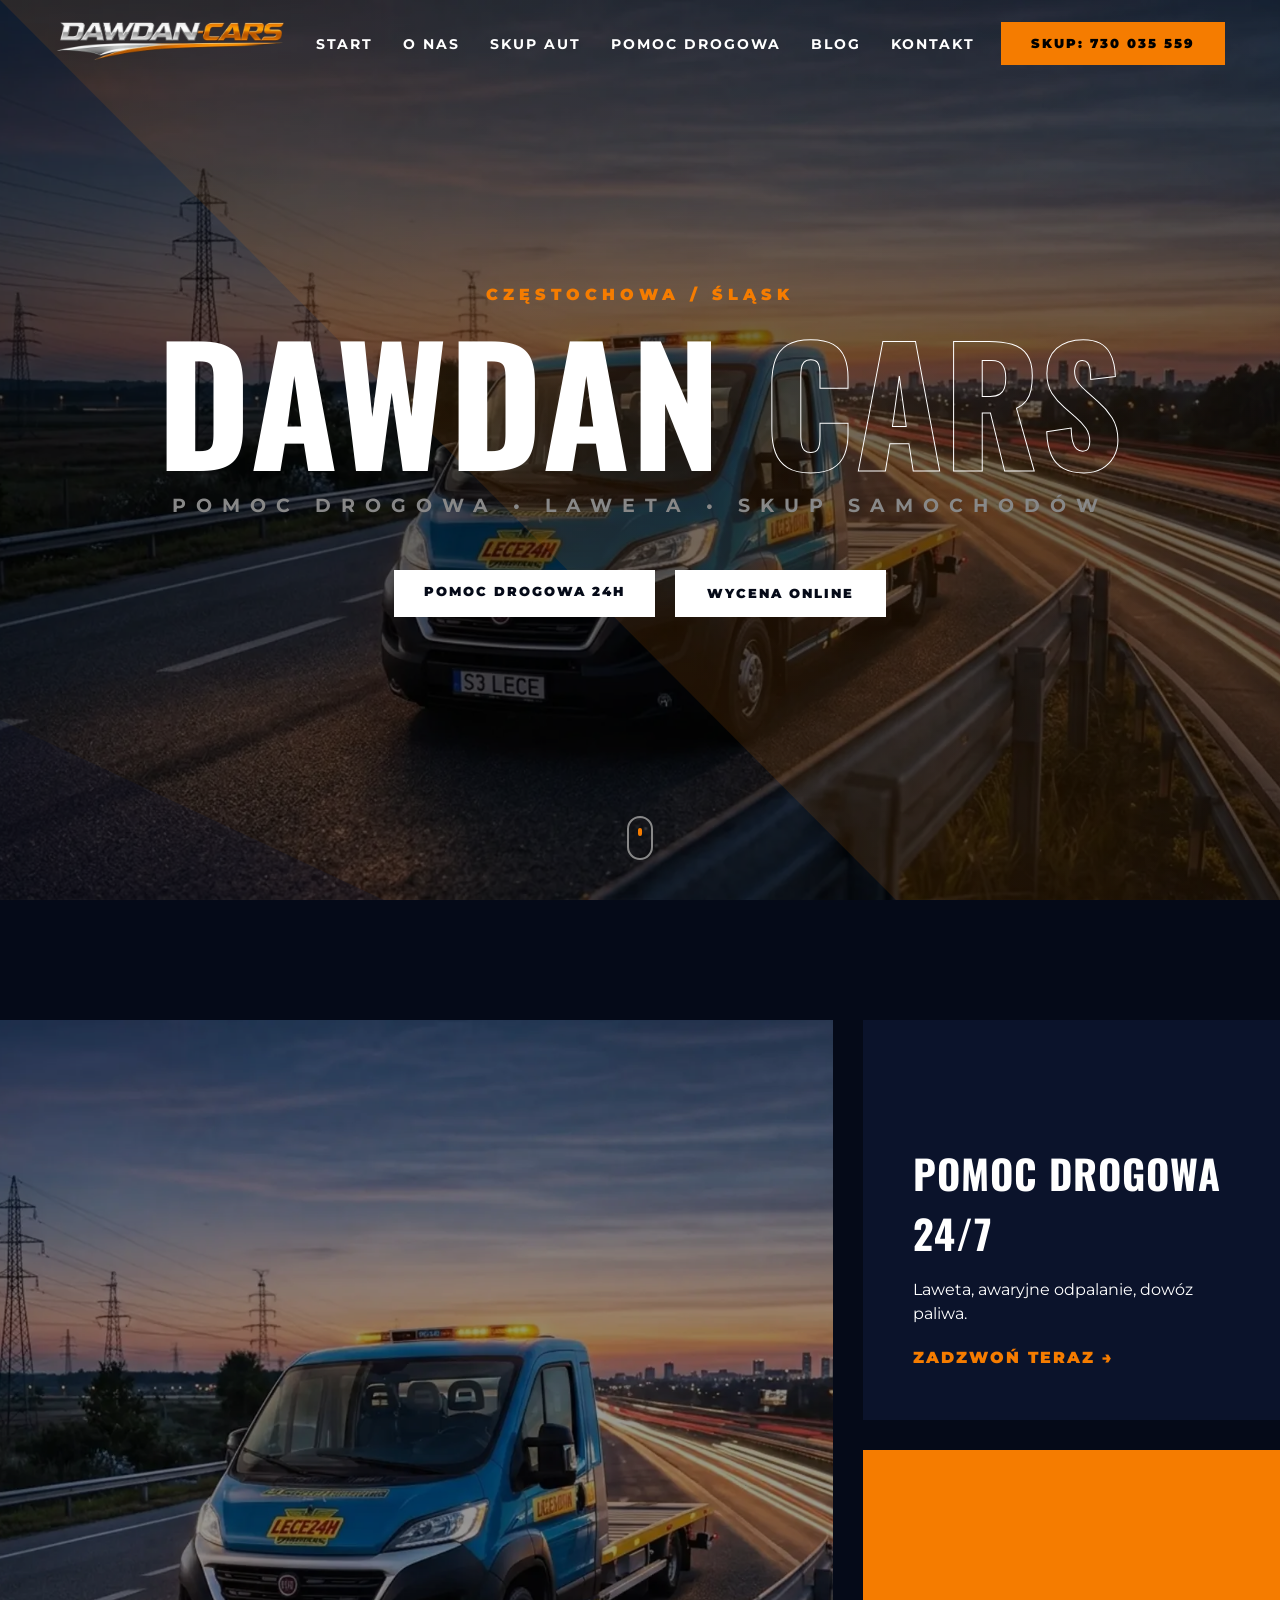
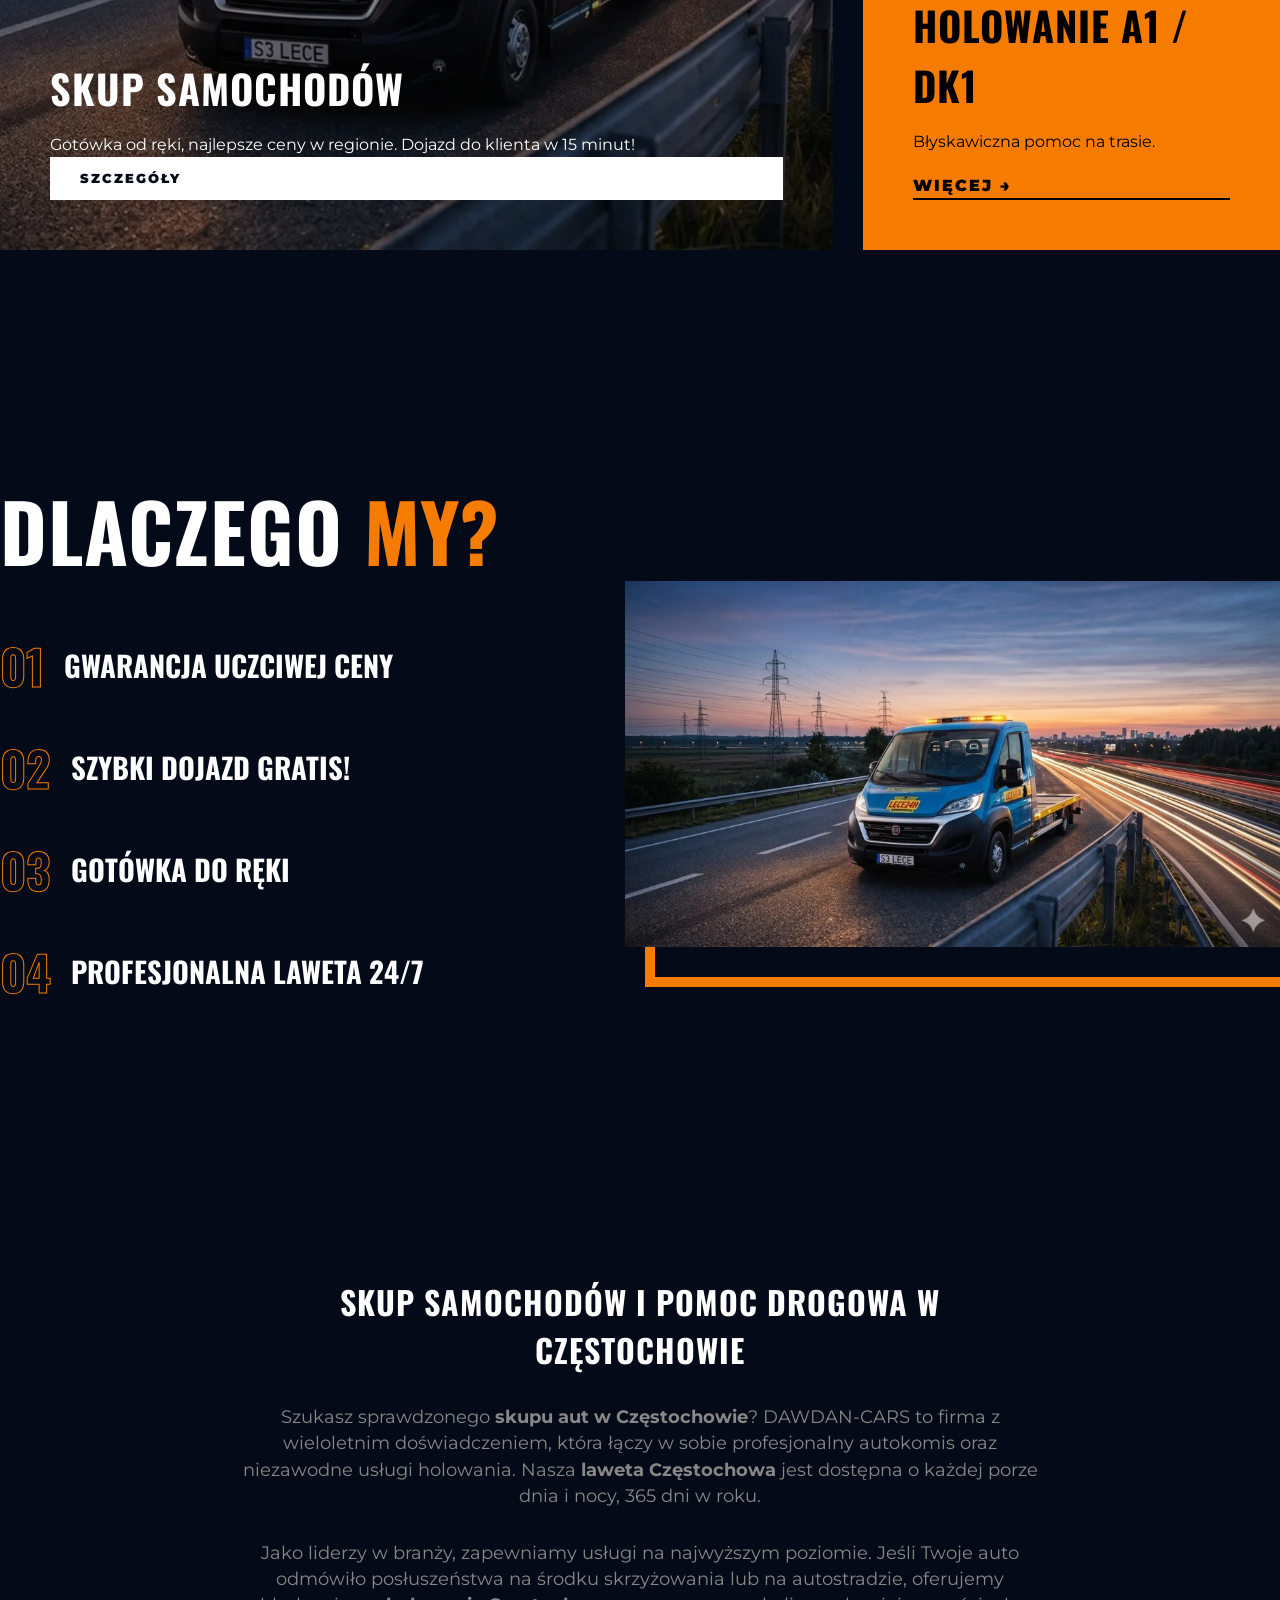
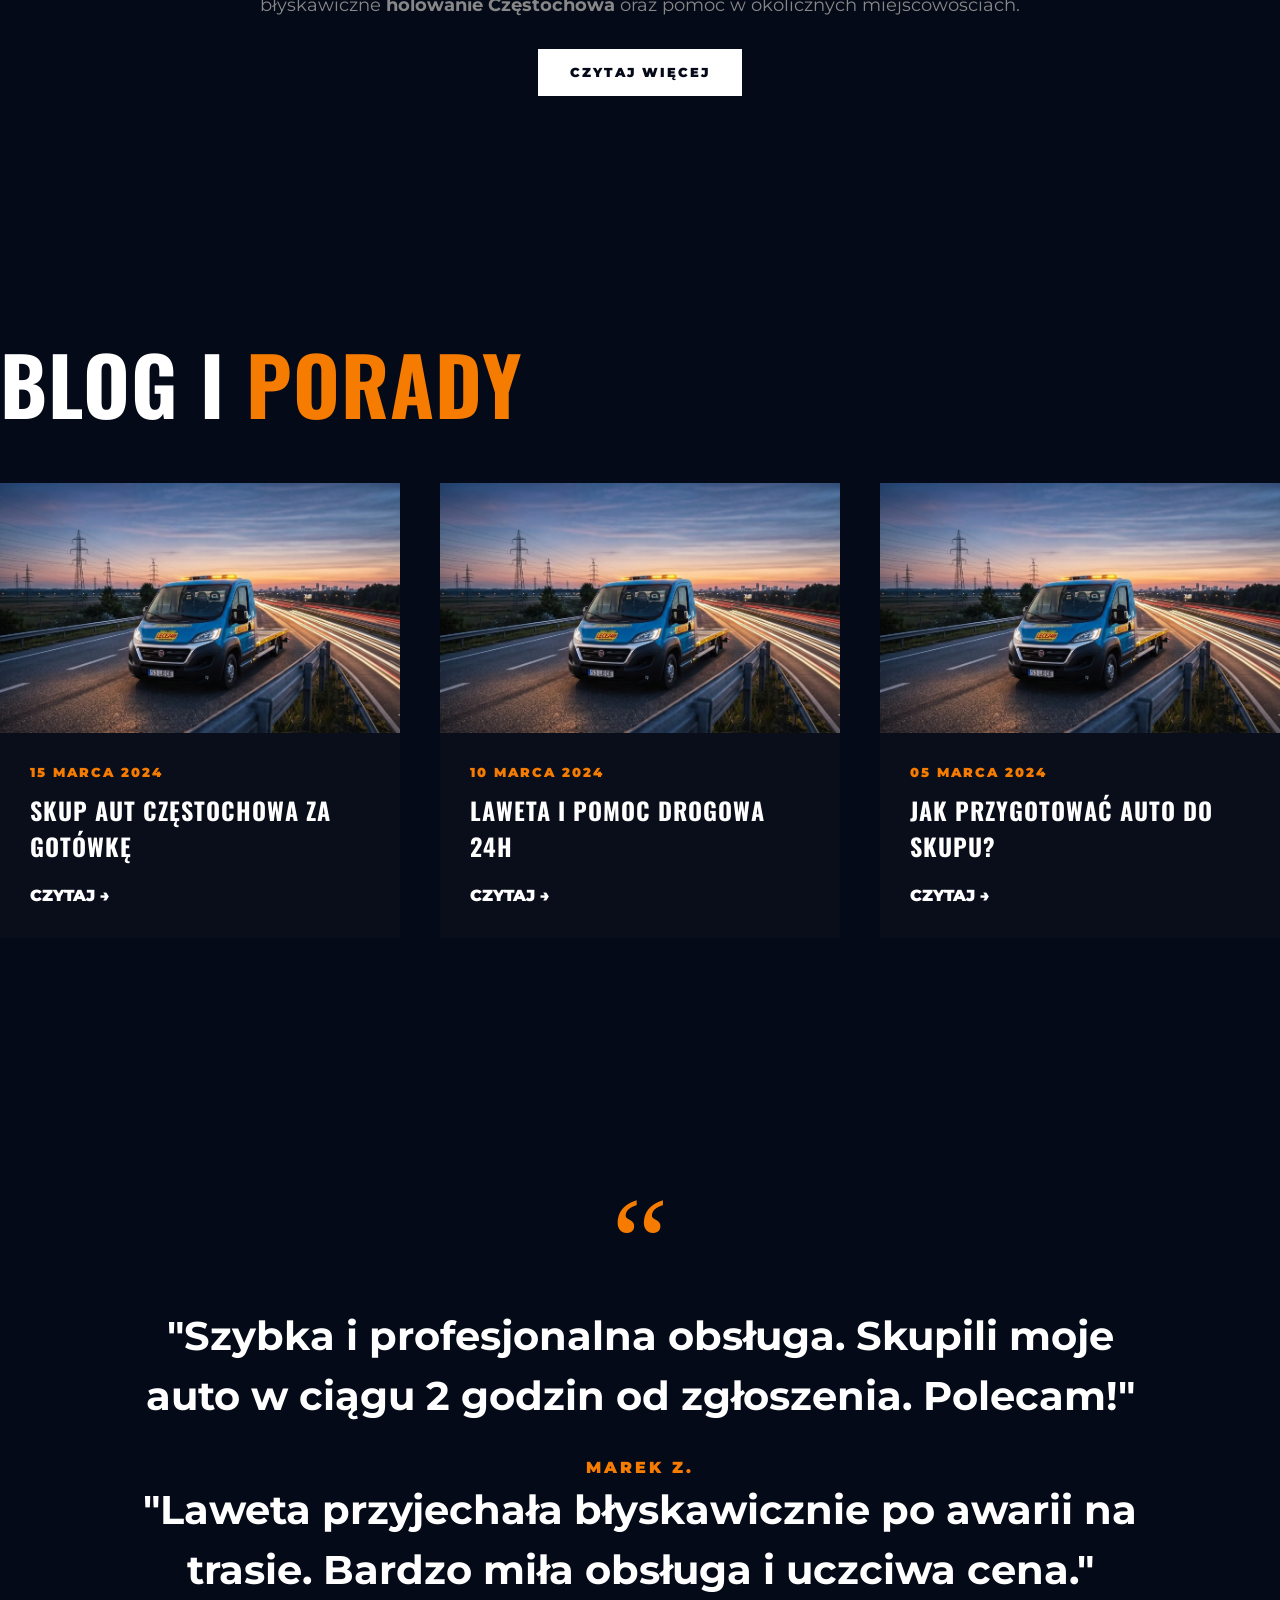
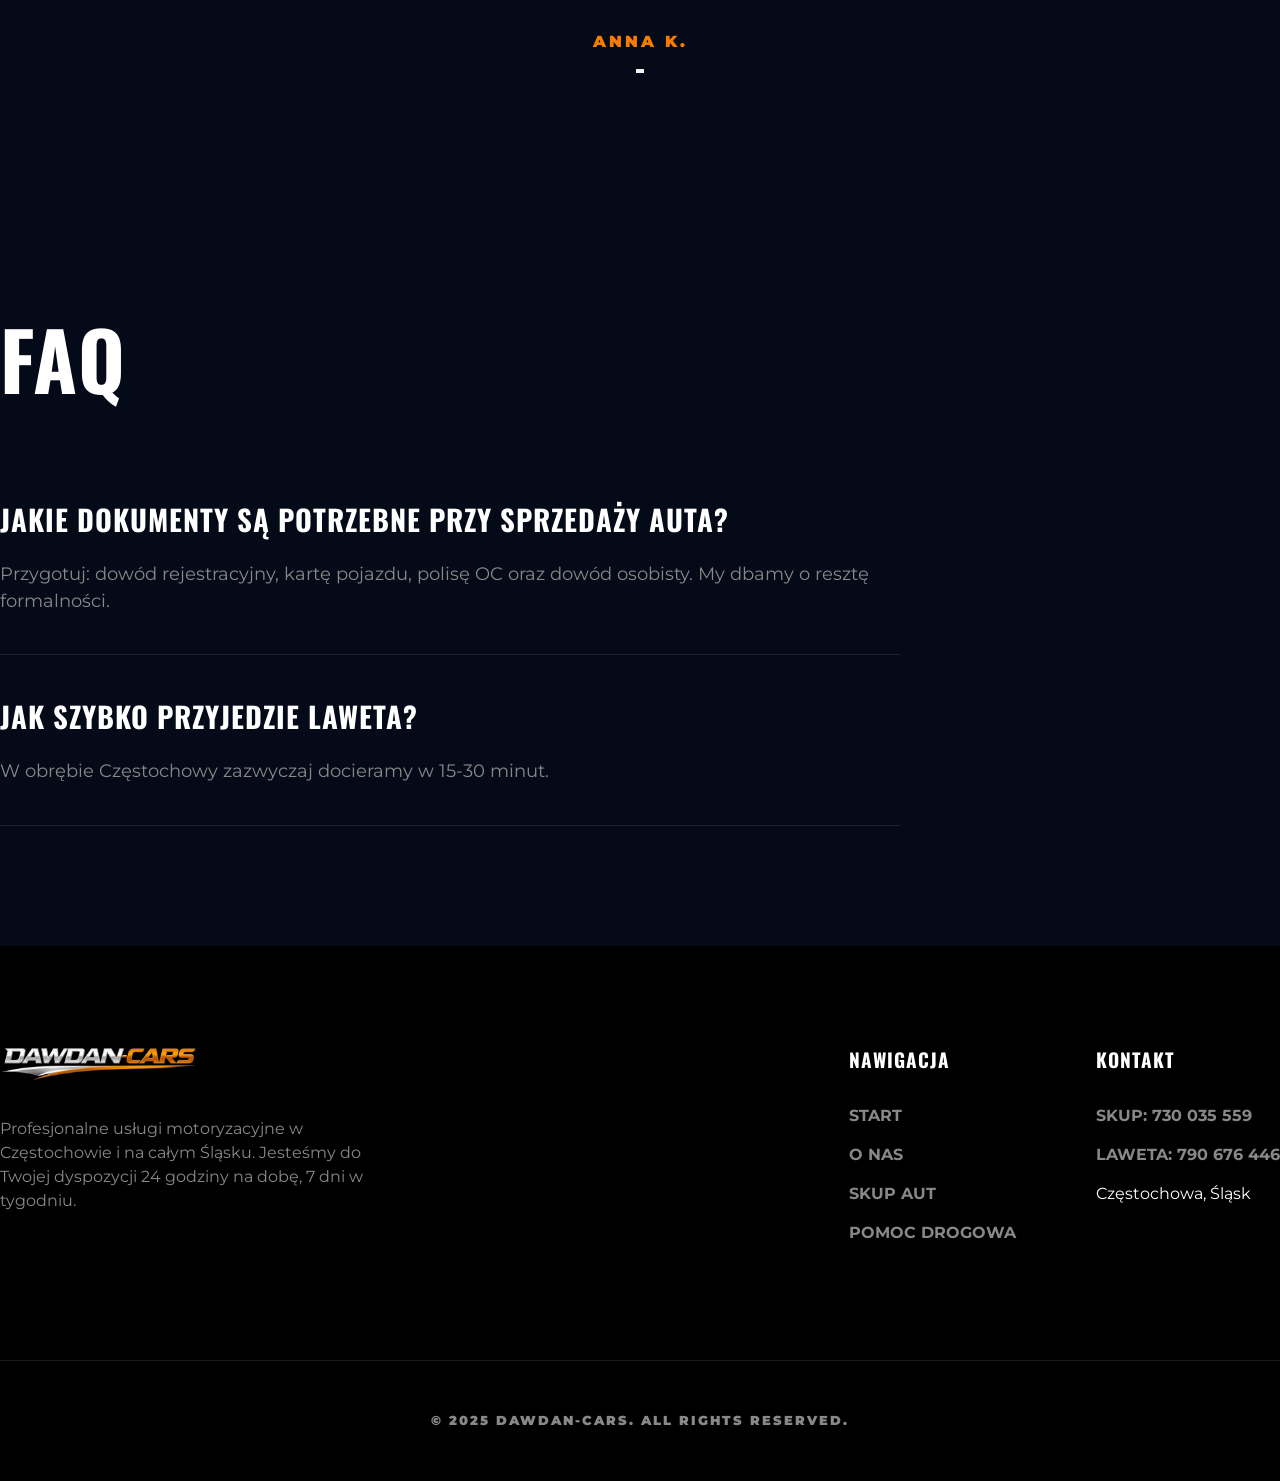
==== commit 2e0bddca: "feat: overhaul website design to match Rockstar Games GTA VI aesthetic This commit transforms the vi" ====
--- a/index.html
+++ b/index.html
@@ -1,105 +1,43 @@
 <!DOCTYPE html>
 <html lang="pl">
 <head>
-
-
     <meta charset="UTF-8">
     <meta name="viewport" content="width=device-width, initial-scale=1.0">
-<title>Pomoc Drogowa, Laweta, Skup Aut Częstochowa | DAWDAN-CARS 24h</title>
-
-<meta name="description" content="DAWDAN-CARS: Najlepsza pomoc drogowa Częstochowa, laweta oraz holowanie 24h. Oferujemy również szybki skup aut Częstochowa za gotówkę. Dojazd w 15 min! Sprawdź.">
-
-<link rel="canonical" href="https://dawdan-cars.pl/">
-
-<script type="application/ld+json">
-{
-  "@context": "https://schema.org",
-  "@type": "LocalBusiness",
-  "name": "DAWDAN-CARS",
-  "image": "https://dawdan-cars.pl/logo.webp",
-  "@id": "https://dawdan-cars.pl/#business",
-  "url": "https://dawdan-cars.pl/",
-  "telephone": "+48730035559",
-  "address": {
-    "@type": "PostalAddress",
-    "streetAddress": "Częstochowa i okolice",
-    "addressLocality": "Częstochowa",
-    "postalCode": "42-200",
-    "addressCountry": "PL"
-  },
-  "geo": {
-    "@type": "GeoCoordinates",
-    "latitude": 50.8118,
-    "longitude": 19.1203
-  },
-  "openingHoursSpecification": {
-    "@type": "OpeningHoursSpecification",
-    "dayOfWeek": [
-      "Monday",
-      "Tuesday",
-      "Wednesday",
-      "Thursday",
-      "Friday",
-      "Saturday",
-      "Sunday"
-    ],
-    "opens": "00:00",
-    "closes": "23:59"
-  },
-  "hasOfferCatalog": {
-    "@type": "OfferCatalog",
-    "name": "Usługi Motoryzacyjne",
-    "itemListElement": [
-      {
-        "@type": "Offer",
-        "itemOffered": {
-          "@type": "Service",
-          "name": "Pomoc Drogowa Częstochowa"
-        }
+    <title>Pomoc Drogowa, Laweta, Skup Aut Częstochowa | DAWDAN-CARS 24h</title>
+    <meta name="description" content="DAWDAN-CARS: Najlepsza pomoc drogowa Częstochowa, laweta oraz holowanie 24h. Oferujemy również szybki skup aut Częstochowa za gotówkę. Dojazd w 15 min! Sprawdź.">
+    <link rel="canonical" href="https://dawdan-cars.pl/">
+
+    <script type="application/ld+json">
+    {
+      "@context": "https://schema.org",
+      "@type": "LocalBusiness",
+      "name": "DAWDAN-CARS",
+      "image": "https://dawdan-cars.pl/logo.webp",
+      "@id": "https://dawdan-cars.pl/#business",
+      "url": "https://dawdan-cars.pl/",
+      "telephone": "+48730035559",
+      "address": {
+        "@type": "PostalAddress",
+        "streetAddress": "Częstochowa i okolice",
+        "addressLocality": "Częstochowa",
+        "postalCode": "42-200",
+        "addressCountry": "PL"
       },
-      {
-        "@type": "Offer",
-        "itemOffered": {
-          "@type": "Service",
-          "name": "Laweta Częstochowa"
-        }
+      "geo": {
+        "@type": "GeoCoordinates",
+        "latitude": 50.8118,
+        "longitude": 19.1203
       },
-      {
-        "@type": "Offer",
-        "itemOffered": {
-          "@type": "Service",
-          "name": "Holowanie Częstochowa"
-        }
-      },
-      {
-        "@type": "Offer",
-        "itemOffered": {
-          "@type": "Service",
-          "name": "Skup Aut Częstochowa"
-        }
-      },
-      {
-        "@type": "Offer",
-        "itemOffered": {
-          "@type": "Service",
-          "name": "Skup Samochodów Częstochowa"
-        }
+      "openingHoursSpecification": {
+        "@type": "OpeningHoursSpecification",
+        "dayOfWeek": [
+          "Monday", "Tuesday", "Wednesday", "Thursday", "Friday", "Saturday", "Sunday"
+        ],
+        "opens": "00:00",
+        "closes": "23:59"
       }
-    ]
-  },
-  "areaServed": [
-    {
-      "@type": "City",
-      "name": "Częstochowa"
-    },
-    {
-      "@type": "State",
-      "name": "Śląskie"
     }
-  ]
-}
-</script>
-
+    </script>
 
     <link rel="stylesheet" href="style.min.css" media="print" onload="this.media='all'">
     <link rel="stylesheet" href="critical.min.css">
@@ -107,428 +45,248 @@
     <link rel="preload" as="style" href="style.min.css">
     <link rel="preconnect" href="https://fonts.googleapis.com">
     <link rel="preconnect" href="https://fonts.gstatic.com" crossorigin>
-    <link href="https://fonts.googleapis.com/css2?family=Montserrat:wght@400;700&family=Oswald:wght@500;700&display=swap" rel="stylesheet" media="print" onload="this.media='all'">
-    <noscript><link href="https://fonts.googleapis.com/css2?family=Montserrat:wght@400;700&family=Oswald:wght@500;700&display=swap" rel="stylesheet"></noscript>
+    <link href="https://fonts.googleapis.com/css2?family=Montserrat:wght@400;700;900&family=Oswald:wght@500;700&display=swap" rel="stylesheet" media="print" onload="this.media='all'">
+    <noscript><link href="https://fonts.googleapis.com/css2?family=Montserrat:wght@400;700;900&family=Oswald:wght@500;700&display=swap" rel="stylesheet"></noscript>
     <link rel="stylesheet" href="font-awesome.min.css" media="print" onload="this.media='all'">
     <noscript><link rel="stylesheet" href="font-awesome.min.css"></noscript>
-    <!-- NOWE -->
+
     <link rel="preload" as="image" href="tlo.webp" fetchpriority="high" type="image/webp">
 
     <!-- ICONS -->
     <link rel="icon" href="favicony/favicon.ico" type="image/x-icon">
-    <link rel="shortcut icon" href="favicony/favicon.ico" type="image/x-icon">
-    <link rel="icon" href="favicony/favicon.ico" sizes="any">
-    <link rel="icon" type="image/png" sizes="16x16" href="favicony/favicon-16x16.png">
-    <link rel="icon" type="image/png" sizes="32x32" href="favicony/favicon-32x32.png">
-    <link rel="icon" type="image/png" sizes="48x48" href="favicony/favicon-48x48.png">
-    <link rel="icon" type="image/png" sizes="64x64" href="favicony/favicon-64x64.png">
-    <link rel="icon" type="image/png" sizes="192x192" href="favicony/favicon-192x192.png">
-    <link rel="icon" type="image/png" sizes="512x512" href="favicony/favicon-512x512.png">
+    <link rel="apple-touch-icon" sizes="180x180" href="favicony/favicon-180x180.png">
+
     <script src="script.min.js" defer></script>
-    <link rel="apple-touch-icon" sizes="180x180" href="favicony/favicon-180x180.png">
 </head>
-<body>
-    <header>    
-        <div class="top-bar">
-            <div class="container">
+<body class="rockstar-theme">
+    <header class="rs-header">
+        <div class="container-fluid">
+            <div class="header-wrapper">
                 <div class="logo">
                     <a href="index.html">
-                        <img src="logo.webp" fetchpriority="high" alt="Pomoc Drogowa Częstochowa, Laweta i Skup Aut - DAWDAN-CARS" width="349" height="60" >
+                        <img src="logo.webp" fetchpriority="high" alt="DAWDAN-CARS" width="349" height="60">
                     </a>
                 </div>
-                <nav>
+                <nav class="rs-nav">
                     <ul>
-                        <li><a href="index.html">STRONA GŁÓWNA</a></li>
+                        <li><a href="index.html">START</a></li>
                         <li><a href="o-nas.html">O NAS</a></li>
-                        <li><a href="skup-samochodow.html">SKUP SAMOCHODÓW</a></li>
+                        <li><a href="skup-samochodow.html">SKUP AUT</a></li>
                         <li><a href="laweta-pomoc-drogowa.html">POMOC DROGOWA</a></li>
                         <li><a href="blog.html">BLOG</a></li>
                         <li><a href="kontakt.html">KONTAKT</a></li>
                     </ul>
-                    <div class="header-cta mobile-only">
-                        <a href="tel:+48730035559" class="btn-call">                
-                            <i class="fas fa-phone-alt"></i>
-                            <span>
-                                <span class="btn-label">SKUP SAMOCHODÓW</span>
-                                <span class="btn-number">730 035 559</span>
-                            </span>
-                        </a>
-                        <a href="tel:+48790676446" class="btn-call">
-                            <i class="fas fa-phone-alt"></i>
-                            <span>
-                                <span class="btn-label">POMOC DROGOWA</span>
-                                <span class="btn-number">790 676 446</span>
-                            </span>
-                        </a>
-                    </div>
                 </nav>
-                <div class="header-cta desktop-only">
-                    <a href="tel:+48730035559" class="btn-call">
-                        <i class="fas fa-phone-alt"></i>
-                        <span>
-                            <span class="btn-label">SKUP SAMOCHODÓW</span>
-                            <span class="btn-number">730 035 559</span>
-                        </span>
+                <div class="header-actions">
+                    <a href="tel:+48730035559" class="rs-btn rs-btn-primary">
+                        <span class="rs-btn-inner">SKUP: 730 035 559</span>
                     </a>
-                    <a href="tel:+48790676446" class="btn-call">
-                        <i class="fas fa-phone-alt"></i>
-                        <span>
-                            <span class="btn-label">POMOC DROGOWA</span>
-                            <span class="btn-number">790 676 446</span>
-                        </span>
-                    </a>
-                </div>
-                <button class="menu-toggle" aria-label="Otwórz menu">
-                    <span></span>
-                    <span></span>
-                    <span></span>
-                </button>
+                    <button class="menu-toggle" aria-label="Menu">
+                        <span></span>
+                        <span></span>
+                    </button>
+                </div>
             </div>
         </div>
     </header>
-    <div class="overlay"></div>
-
-    <section id="home" class="hero">
+
+    <main>
+        <!-- Hero Section with Shards -->
+        <section id="hero" class="rs-hero">
+            <div class="shard-layer shard-1"></div>
+            <div class="shard-layer shard-2"></div>
+            <div class="shard-layer shard-3"></div>
+
+            <div class="container hero-container">
+                <div class="hero-content-rs" data-aos-custom="fade-up">
+                    <div class="rs-tag">CZĘSTOCHOWA / ŚLĄSK</div>
+                    <h1 class="rs-title-main">DAWDAN <span class="outline">CARS</span></h1>
+                    <p class="rs-subtitle">POMOC DROGOWA • LAWETA • SKUP SAMOCHODÓW</p>
+
+                    <div class="rs-hero-actions">
+                        <a href="tel:+48790676446" class="rs-btn rs-btn-large">
+                            <span class="rs-btn-inner">POMOC DROGOWA 24H</span>
+                        </a>
+                        <a href="skup-samochodow.html" class="rs-btn rs-btn-outline rs-btn-large">
+                            <span class="rs-btn-inner">WYCENA ONLINE</span>
+                        </a>
+                    </div>
+                </div>
+            </div>
+
+            <div class="rs-scroll-indicator">
+                <div class="mouse"></div>
+            </div>
+        </section>
+
+        <!-- Primary Services Grid -->
+        <section class="rs-section rs-services">
+            <div class="container">
+                <div class="rs-grid">
+                    <div class="rs-card service-card big" data-aos-custom="fade-right">
+                        <div class="card-bg" style="background-image: url('tlo.webp')"></div>
+                        <div class="card-content">
+                            <h2 class="rs-title-card">SKUP SAMOCHODÓW</h2>
+                            <p>Gotówka od ręki, najlepsze ceny w regionie. Dojazd do klienta w 15 minut!</p>
+                            <a href="skup-samochodow.html" class="rs-btn rs-btn-small"><span>SZCZEGÓŁY</span></a>
+                        </div>
+                    </div>
+                    <div class="rs-card service-card small" data-aos-custom="fade-left">
+                        <div class="card-content">
+                            <h2 class="rs-title-card">POMOC DROGOWA 24/7</h2>
+                            <p>Laweta, awaryjne odpalanie, dowóz paliwa.</p>
+                            <a href="tel:+48790676446" class="rs-link">ZADZWOŃ TERAZ →</a>
+                        </div>
+                    </div>
+                    <div class="rs-card service-card small alt-color" data-aos-custom="fade-up">
+                        <div class="card-content">
+                            <h2 class="rs-title-card">HOLOWANIE A1 / DK1</h2>
+                            <p>Błyskawiczna pomoc na trasie.</p>
+                            <a href="laweta-pomoc-drogowa.html" class="rs-link">WIĘCEJ →</a>
+                        </div>
+                    </div>
+                </div>
+            </div>
+        </section>
+
+        <!-- Benefits with High Impact Text -->
+        <section class="rs-section rs-benefits bg-dark-rs">
+            <div class="container">
+                <div class="rs-split">
+                    <div class="rs-text-block" data-aos-custom="fade-right">
+                        <h2 class="rs-title-section">DLACZEGO <span class="highlight">MY?</span></h2>
+                        <ul class="rs-list">
+                            <li><span class="rs-num">01</span> GWARANCJA UCZCIWEJ CENY</li>
+                            <li><span class="rs-num">02</span> SZYBKI DOJAZD GRATIS!</li>
+                            <li><span class="rs-num">03</span> GOTÓWKA DO RĘKI</li>
+                            <li><span class="rs-num">04</span> PROFESJONALNA LAWETA 24/7</li>
+                        </ul>
+                    </div>
+                    <div class="rs-media-block" data-aos-custom="fade-left">
+                        <div class="rs-image-container">
+                            <img src="tlo.webp" alt="Laweta DAWDAN-CARS">
+                        </div>
+                    </div>
+                </div>
+            </div>
+        </section>
+
+        <!-- SEO Content Block -->
+        <section class="rs-section rs-content-block">
+            <div class="container">
+                <div class="rs-text-wrap" data-aos-custom="fade-up">
+                    <h2 class="rs-title-small">Skup samochodów i pomoc drogowa w Częstochowie</h2>
+                    <p>Szukasz sprawdzonego <strong>skupu aut w Częstochowie</strong>? DAWDAN-CARS to firma z wieloletnim doświadczeniem, która łączy w sobie profesjonalny autokomis oraz niezawodne usługi holowania. Nasza <strong>laweta Częstochowa</strong> jest dostępna o każdej porze dnia i nocy, 365 dni w roku.</p>
+                    <p>Jako liderzy w branży, zapewniamy usługi na najwyższym poziomie. Jeśli Twoje auto odmówiło posłuszeństwa na środku skrzyżowania lub na autostradzie, oferujemy błyskawiczne <strong>holowanie Częstochowa</strong> oraz pomoc w okolicznych miejscowościach.</p>
+                    <a href="o-nas.html" class="rs-btn rs-btn-outline"><span>CZYTAJ WIĘCEJ</span></a>
+                </div>
+            </div>
+        </section>
+
+        <!-- Blog/News Section -->
+        <section class="rs-section rs-news bg-dark-rs">
+            <div class="container">
+                <h2 class="rs-title-section text-center">BLOG I <span class="highlight">PORADY</span></h2>
+                <div class="rs-grid-news">
+                    <article class="rs-news-card" data-aos-custom="fade-up" data-aos-delay="100">
+                        <div class="news-img" style="background-image: url('tlo.webp')"></div>
+                        <div class="news-meta">15 MARCA 2024</div>
+                        <h3>Skup aut Częstochowa za gotówkę</h3>
+                        <a href="skup-samochodow-czestochowa-gotowka.html" class="rs-news-link">CZYTAJ →</a>
+                    </article>
+                    <article class="rs-news-card" data-aos-custom="fade-up" data-aos-delay="200">
+                        <div class="news-img" style="background-image: url('tlo.webp')"></div>
+                        <div class="news-meta">10 MARCA 2024</div>
+                        <h3>Laweta i Pomoc Drogowa 24h</h3>
+                        <a href="pomoc-drogowa-laweta-czestochowa-24h.html" class="rs-news-link">CZYTAJ →</a>
+                    </article>
+                    <article class="rs-news-card" data-aos-custom="fade-up" data-aos-delay="300">
+                        <div class="news-img" style="background-image: url('tlo.webp')"></div>
+                        <div class="news-meta">05 MARCA 2024</div>
+                        <h3>Jak przygotować auto do skupu?</h3>
+                        <a href="skup-aut-porady.html" class="rs-news-link">CZYTAJ →</a>
+                    </article>
+                </div>
+            </div>
+        </section>
+
+        <!-- Testimonials -->
+        <section class="rs-section rs-testimonials">
+            <div class="container">
+                <div class="rs-testimonial-slider" data-aos-custom="fade-up">
+                    <div class="rs-quote-icon">“</div>
+                    <div class="testimonials-slider">
+                        <div class="slider-track">
+                            <div class="slider-item">
+                                <p class="rs-quote">"Szybka i profesjonalna obsługa. Skupili moje auto w ciągu 2 godzin od zgłoszenia. Polecam!"</p>
+                                <span class="rs-author">Marek Z.</span>
+                            </div>
+                            <div class="slider-item">
+                                <p class="rs-quote">"Laweta przyjechała błyskawicznie po awarii na trasie. Bardzo miła obsługa i uczciwa cena."</p>
+                                <span class="rs-author">Anna K.</span>
+                            </div>
+                        </div>
+                        <div class="slider-pagination"></div>
+                    </div>
+                </div>
+            </div>
+        </section>
+
+        <!-- FAQ -->
+        <section class="rs-section rs-faq bg-dark-rs">
+            <div class="container">
+                <h2 class="rs-title-section">FAQ</h2>
+                <div class="rs-faq-list">
+                    <div class="rs-faq-item">
+                        <h3 class="rs-faq-q">Jakie dokumenty są potrzebne przy sprzedaży auta?</h3>
+                        <div class="rs-faq-a">
+                            <p>Przygotuj: dowód rejestracyjny, kartę pojazdu, polisę OC oraz dowód osobisty. My dbamy o resztę formalności.</p>
+                        </div>
+                    </div>
+                    <div class="rs-faq-item">
+                        <h3 class="rs-faq-q">Jak szybko przyjedzie laweta?</h3>
+                        <div class="rs-faq-a">
+                            <p>W obrębie Częstochowy zazwyczaj docieramy w 15-30 minut.</p>
+                        </div>
+                    </div>
+                </div>
+            </div>
+        </section>
+    </main>
+
+    <footer class="rs-footer">
         <div class="container">
-            <div class="hero-content">
-                <div class="hero-text" data-aos-custom="fade-up">
-                    <h1>POMOC DROGOWA, LAWETA & <br> <span class="highlight">SKUP AUT CZĘSTOCHOWA</span></h1>
-                    <p class="hero-subtext">Profesjonalne holowanie 24/7, autokomis oraz skup samochodów za gotówkę</p>
-                    <div class="hero-cta-buttons">
-                        <a href="tel:+48730035559" class="btn-hero-call">
-                            <i class="fas fa-phone-alt"></i>
-                            <span>
-                                <span class="btn-label">SKUP SAMOCHODÓW</span>
-                                <span class="btn-number">730 035 559</span>
-                            </span>
-                        </a>
-                        <a href="tel:+48790676446" class="btn-hero-call">
-                            <i class="fas fa-phone-alt"></i>
-                            <span>
-                                <span class="btn-label">POMOC DROGOWA</span>
-                                <span class="btn-number">790 676 446</span>
-                            </span>
-                        </a>
-                    </div>
-                </div>
-            </div>
-        </div>
-    </section>
-
-    <section class="service-boxes">
-        <div class="container">
-            <div class="box blue-box" role="article" data-aos-custom="fade-right">
-                <div class="box-icon"><i class="fas fa-car"></i></div>
-                <div class="box-content">
-                    <h2>SKUP SAMOCHODÓW</h2>
-                    <p>Częstochowa, ŚLĄSK<br>Najlepsze ceny | Gotówka od ręki | Szybko | Dojazd GRATIS!</p>
-                    <a href="skup-samochodow.html" class="btn-outline">SKUP SAMOCHODÓW</a>
-                </div>
-            </div>
-            <div class="box orange-box" role="article" data-aos-custom="fade-left">
-                <div class="box-icon"><i class="fas fa-truck-moving"></i></div>
-                <div class="box-content">
-                    <h2>POMOC DROGOWA 24/7</h2>
-                    <p>Laweta 24h, Odpalanie Aut, Dowóz Paliwa. Szybka reakcja!</p>
-                    <div class="box-call">
-                        <a href="tel:+48790676446" class="btn-hero-call">
-                                <span class="btn-number">790 676 446</span>
-                        </a>
-                    </div>
-                </div>
-            </div>
-        </div>
-    </section>
-
-    <section id="benefits" class="benefits">
-        <div class="container">
-            <h2 class="section-title" data-aos-custom="fade-up">DLACZEGO WARTO WYBRAĆ DAWDAN-CARS?</h2>
-            <div class="benefits-grid" role="list">
-                <div class="benefit-item" role="listitem" data-aos-custom="zoom-in" data-aos-delay="100">
-                    <i class="fas fa-award"></i>
-                    <h3>GWARANCJA UCZCIWEJ CENY</h3>
-                </div>
-                <div class="benefit-item" role="listitem" data-aos-custom="zoom-in" data-aos-delay="200">
-                    <i class="fas fa-stopwatch"></i>
-                    <h3>SZYBKI DOJAZD GRATIS!</h3>
-                </div>
-                <div class="benefit-item" role="listitem" data-aos-custom="zoom-in" data-aos-delay="300">
-                    <i class="fas fa-money-bill-wave"></i>
-                    <h3>GOTÓWKA DO RĘKI</h3>
-                </div>
-                <div class="benefit-item" role="listitem" data-aos-custom="zoom-in" data-aos-delay="400">
-                    <i class="fas fa-truck-monster"></i>
-                    <h3>PROFESJONALNA LAWETA 24/7</h3>
-                </div>
-            </div>
-        </div>
-    </section>
-
-    <section class="seo-content">
-        <div class="container">
-            <div class="seo-text-block" data-aos-custom="fade-up">
-                <h2>Skup samochodów i pomoc drogowa w Częstochowie – Twoje wsparcie 24/7</h2>
-                <p>Szukasz sprawdzonego <strong>skupu aut w Częstochowie</strong>? A może potrzebna Ci błyskawiczna <strong>pomoc drogowa</strong> lub <strong>laweta</strong>? DAWDAN-CARS to firma z wieloletnim doświadczeniem, która łączy w sobie profesjonalny <strong>autokomis</strong> oraz niezawodne usługi holowania. Nasz <strong>skup samochodów Częstochowa</strong> oferuje najlepsze stawki na rynku, bezpłatny dojazd do klienta i gotówkę wypłacaną od ręki. Działamy na terenie całego miasta i powiatu częstochowskiego, zapewniając kompleksowe wsparcie każdemu kierowcy.</p>
-
-                <p>Jako liderzy w branży, zapewniamy usługi na najwyższym poziomie. Nasza <strong>laweta Częstochowa</strong> jest dostępna o każdej porze dnia i nocy, 365 dni w roku. Jeśli Twoje auto odmówiło posłuszeństwa na środku skrzyżowania lub na autostradzie, oferujemy błyskawiczne <strong>holowanie Częstochowa</strong> oraz pomoc w okolicznych miejscowościach. Nasz <strong>skup aut</strong> przyjmuje pojazdy w każdym stanie technicznym – skupujemy auta sprawne, uszkodzone, powypadkowe, a nawet te bez ważnego przeglądu technicznego czy aktualnego ubezpieczenia OC. Dla nas nie ma rzeczy niemożliwych!</p>
-
-                <h3>Najlepszy Skup Aut Częstochowa i okolice – dlaczego warto nam zaufać?</h3>
-                <p>Nasz <strong>skup aut Częstochowa</strong> to gwarancja bezpieczeństwa i uczciwości. Jeśli posiadasz auto, którego chcesz się szybko pozbyć, a nie masz czasu na uciążliwe spotkania z prywatnymi kupcami, nasz <strong>autokomis Częstochowa</strong> jest idealnym rozwiązaniem. Skupujemy samochody osobowe, dostawcze, a także terenowe i busy. Zapewniamy pełną dokumentację wymaganą przez wydział komunikacji oraz ubezpieczalnię, a także błyskawiczną płatność gotówką. <strong>Skup samochodów Częstochowa</strong> to nasza specjalność od lat – zaufały nam już tysiące klientów z całego regionu. Pomagamy również w trudnych przypadkach, np. gdy interesuje Cię <a href="sprzedaz-auta-bez-dowodu-rejestracyjnego.html">sprzedaż auta bez dowodu rejestracyjnego</a>.</p>
-
-                <p>Wyróżnia nas indywidualne podejście do każdej wyceny. Nie korzystamy z sztywnych tabel – bierzemy pod uwagę realny stan Twojego pojazdu, dodatkowe wyposażenie oraz aktualną sytuację na rynku motoryzacyjnym. Dzięki temu nasz <strong>skup samochodów Częstochowa</strong> może zaoferować najwyższe stawki, które zadowolą nawet najbardziej wymagających właścicieli aut.</p>
-
-                <h3>Całodobowa Pomoc Drogowa Częstochowa i holowanie 24h</h3>
-                <p>Nagła awaria na drodze? Kolizja lub stłuczka? Nasza <strong>pomoc drogowa Częstochowa</strong> działa non-stop, 24 godziny na dobę. Dysponujemy nowoczesną flotą pojazdów, dzięki czemu każda <strong>laweta Częstochowa</strong> wysyłana do klienta jest w pełni przygotowana do bezpiecznego transportu pojazdu, niezależnie od stopnia jego uszkodzenia. Oferujemy nie tylko standardowe <strong>holowanie Częstochowa</strong>, ale również szeroki wachlarz usług dodatkowych: drobne naprawy na miejscu (tzw. mobilny serwis), awaryjne odpalanie silnika z boostera, dowóz paliwa czy wymianę koła na trasie. Jeśli zastanawiasz się, <a href="ile-kosztuje-laweta-czestochowa.html">ile kosztuje laweta w Częstochowie</a>, u nas transparentną wycenę otrzymasz od razu podczas rozmowy telefonicznej.</p>
-
-                <p>Specjalizujemy się w obsłudze kluczowych węzłów komunikacyjnych w okolicach Częstochowy. Jeśli potrzebna jest <strong>pomoc drogowa A1</strong> lub <strong>laweta na trasie DK1</strong> (Gierkówka), nasi kierowcy dotrą do Ciebie w ekspresowym tempie. Wiemy, jak stresujące są sytuacje drogowe, dlatego dbamy o pełen profesjonalizm i kulturę osobistą naszych pracowników.</p>
-
-                <h3>Dlaczego DAWDAN-CARS to numer 1 w Częstochowie?</h3>
-                <ul>
-                    <li><strong>Skup aut Częstochowa</strong> – kupujemy wszystkie marki (Audi, BMW, Mercedes, VW, Toyota i inne) za gotówkę.</li>
-                    <li><strong>Autokomis Częstochowa</strong> – profesjonalne podejście, minimum formalności i uczciwe wyceny.</li>
-                    <li><strong>Skup samochodów Częstochowa</strong> – najszybszy dojazd do klienta i darmowa wycena na miejscu.</li>
-                    <li><strong>Pomoc drogowa Częstochowa</strong> – błyskawiczna reakcja w przypadku awarii, kolizji lub wypadku (24/7).</li>
-                    <li><strong>Laweta Częstochowa</strong> – bezpieczny i profesjonalny transport pojazdów osobowych, SUV-ów i dostawczych.</li>
-                    <li><strong>Holowanie Częstochowa</strong> – tanie i pewne usługi holownicze w regionie i na trasach szybkiego ruchu.</li>
-                    <li><strong>Skup aut uszkodzonych</strong> – interesują nas również pojazdy po wypadkach, pożarach czy zalaniach.</li>
-                </ul>
-
-                <p>Nasze usługi kierujemy do mieszkańców wszystkich dzielnic miasta <strong>Częstochowa</strong> oraz okolicznych powiatów (kłobucki, myszkowski, radomszczański, lubliniecki). Jeśli interesuje Cię <strong>tania laweta</strong>, profesjonalna <strong>pomoc drogowa</strong> lub <strong>szybki skup aut</strong>, skontaktuj się z nami już teraz! Jesteśmy Twoim lokalnym partnerem na drodze.</p>
-            </div>
-        </div>
-    </section>
-
-    <section class="coverage-area bg-alt">
-        <div class="container">
-            <h2 class="section-title" data-aos-custom="fade-up">OBSZAR DZIAŁANIA - GDZIE DOJEŻDŻA NASZ SKUP AUT I LAWETA?</h2>
-            <div class="coverage-grid">
-                <div class="coverage-text">
-                    <p>Nasza firma świadczy usługi na terenie całej Częstochowy. Niezależnie od tego, w której dzielnicy się znajdujesz, nasz <strong>skup samochodów</strong> lub <strong>laweta</strong> dotrze do Ciebie w rekordowym czasie.</p>
-                    <div class="districts-list">
+            <div class="rs-footer-top">
+                <div class="rs-footer-info">
+                    <img src="logo.webp" alt="DAWDAN-CARS" width="200">
+                    <p>Profesjonalne usługi motoryzacyjne w Częstochowie i na całym Śląsku. Jesteśmy do Twojej dyspozycji 24 godziny na dobę, 7 dni w tygodniu.</p>
+                </div>
+                <div class="rs-footer-nav">
+                    <div class="rs-nav-group">
+                        <h4>NAWIGACJA</h4>
                         <ul>
-                            <li><strong>Północ</strong> (skup aut i pomoc drogowa)</li>
-                            <li><strong>Tysiąclecie</strong> (szybka laweta 24h)</li>
-                            <li><strong>Raków</strong> (skup samochodów za gotówkę)</li>
-                            <li><strong>Stare Miasto</strong> (holowanie i pomoc drogowa)</li>
-                            <li><strong>Śródmieście</strong> (skup aut Częstochowa)</li>
-                            <li><strong>Stradom</strong> (tania laweta Częstochowa)</li>
+                            <li><a href="index.html">START</a></li>
+                            <li><a href="o-nas.html">O NAS</a></li>
+                            <li><a href="skup-samochodow.html">SKUP AUT</a></li>
+                            <li><a href="laweta-pomoc-drogowa.html">POMOC DROGOWA</a></li>
                         </ul>
+                    </div>
+                    <div class="rs-nav-group">
+                        <h4>KONTAKT</h4>
                         <ul>
-                            <li><strong>Wrzosowiak</strong> (pomoc drogowa i skup aut)</li>
-                            <li><strong>Błeszno</strong> (holowanie autostrada A1)</li>
-                            <li><strong>Pogoń</strong> (skup samochodów używanych)</li>
-                            <li><strong>Lisiniec</strong> (laweta i pomoc drogowa)</li>
-                            <li><strong>Dźbów</strong> (skup aut uszkodzonych)</li>
-                            <li><strong>Kiedrzyn</strong> (pomoc drogowa 24/7)</li>
+                            <li><a href="tel:+48730035559">SKUP: 730 035 559</a></li>
+                            <li><a href="tel:+48790676446">LAWETA: 790 676 446</a></li>
+                            <li>Częstochowa, Śląsk</li>
                         </ul>
                     </div>
-                    <p>Działamy również w miejscowościach ościennych: <strong>Blachownia, Kłobuck, Mstów, Konopiska, Poczesna, Olsztyn, Mykanów</strong> oraz na całej długości <strong>autostrady A1</strong> w okolicach Częstochowy.</p>
-                </div>
-            </div>
-        </div>
-    </section>
-
-    <!-- Jak to działa (How It Works) -->
-    <section id="how-it-works" class="how-it-works">
-        <div class="container">
-            <h2 class="section-title" data-aos-custom="fade-up">JAK TO DZIAŁA?</h2>
-            <div class="steps-grid" role="list">
-                <div class="step" role="listitem" data-aos-custom="fade-up" data-aos-delay="100">
-                    <div class="step-num">1</div>
-                    <h3>Wycena online</h3>
-                    <p>Wypełnij formularz lub zadzwoń do nas. Podaj podstawowe dane o samochodzie.</p>
-                </div>
-                <div class="step" role="listitem" data-aos-custom="fade-up" data-aos-delay="200">
-                    <div class="step-num">2</div>
-                    <h3>Przyjazd do klienta</h3>
-                    <p>Dojedziemy we wskazane miejsce w Częstochowie i na Śląsku w najkrótszym możliwym czasie.</p>
-                </div>
-                <div class="step" role="listitem" data-aos-custom="fade-up" data-aos-delay="300">
-                    <div class="step-num">3</div>
-                    <h3>Gotówka do ręki</h3>
-                    <p>Po krótkich oględzinach podpisujemy umowę i wypłacamy pieniądze natychmiast.</p>
-                </div>
-            </div>
-        </div>
-    </section>
-
-    <!-- Brands We Buy -->
-    <section class="brands">
-        <div class="container">
-            <h2 class="section-title">SKUPUJEMY WSZYSTKIE MARKI</h2>
-            <div class="brands-flex">
-                <span>BMW</span>
-                <span>AUDI</span>
-                <span>MERCEDES</span>
-                <span>VOLKSWAGEN</span>
-                <span>TOYOTA</span>
-                <span>FORD</span>
-                <span>OPEL</span>
-                <span>RENAULT</span>
-                <span>PEUGEOT</span>
-                <span>VOLVO</span>
-            </div>
-        </div>
-    </section>
-    <!--
-    <section class="recent-buys">
-        <div class="container">
-            <h2 class="section-title">OSTATNIE REALIZACJE</h2>
-            <div class="custom-slider buys-slider">
-                <div class="slider-track">
-                    <div class="slider-item">
-                        <div class="buy-card">
-                            <div class="car-img" style="background-image: url('tlo.webp')"></div>
-                            <p>VW Golf</p>
-                        </div>
-                    </div>
-                    <div class="slider-item">
-                        <div class="buy-card">
-                            <div class="car-img" style="background-image: url('tlo.webp')"></div>
-                            <p>Audi A4</p>
-                        </div>
-                    </div>
-                    <div class="slider-item">
-                        <div class="buy-card">
-                            <div class="car-img" style="background-image: url('tlo.webp')"></div>
-                            <p>Ford Focus</p>
-                        </div>
-                    </div>
-                    <div class="slider-item">
-                        <div class="buy-card">
-                            <div class="car-img" style="background-image: url('tlo.webp')"></div>
-                            <p>Porsche 911 2019</p>
-                        </div>
-                    </div>
-                </div>
-                <div class="slider-pagination"></div>
-            </div>
-        </div>
-    </section>
-    -->
-    <!-- Testimonials -->
-    <section class="testimonials">
-        <div class="container">
-            <h2 class="section-title">CO MÓWIĄ O NAS KLIENCI</h2>
-            <div class="custom-slider testimonials-slider" role="region" aria-label="Opinie klientów">
-                <div class="slider-track">
-                    <div class="slider-item">
-                        <div class="testimonial">
-                            <div class="stars">★★★★★</div>
-                            <p>"Szybka i profesjonalna obsługa. Skupili moje auto w ciągu 2 godzin od zgłoszenia. Polecam!"</p>
-                            <strong>Marek Z.</strong>
-                        </div>
-                    </div>
-                    <div class="slider-item">
-                        <div class="testimonial">
-                            <div class="stars">★★★★★</div>
-                            <p>"Laweta przyjechała błyskawicznie po awarii na trasie. Bardzo miła obsługa i uczciwa cena."</p>
-                            <strong>Anna K.</strong>
-                        </div>
-                    </div>
-                    <div class="slider-item">
-                        <div class="testimonial">
-                            <div class="stars">★★★★★</div>
-                            <p>"Sprzedaż starego auta nigdy nie była tak prosta. Zero formalności, gotówka do ręki."</p>
-                            <strong>Piotr W.</strong>
-                        </div>
-                    </div>
-                </div>
-                <div class="slider-pagination"></div>
-            </div>
-        </div>
-    </section>
-
-    <!-- Blog Section -->
-    <section class="blog-preview bg-alt">
-        <div class="container">
-            <h2 class="section-title" data-aos-custom="fade-up">BLOG I PORADY</h2>
-            <div class="features-grid">
-                <article class="feature-item" data-aos-custom="fade-up" data-aos-delay="100">
-                    <div class="feature-icon"><i class="fas fa-money-bill-wave"></i></div>
-                    <h3>Skup aut Częstochowa za gotówkę</h3>
-                    <p>Szybka wycena i gotówka od ręki. Dowiedz się dlaczego warto sprzedać auto właśnie nam.</p>
-                    <a href="skup-samochodow-czestochowa-gotowka.html" class="btn-outline">CZYTAJ WIĘCEJ</a>
-                </article>
-                <article class="feature-item" data-aos-custom="fade-up" data-aos-delay="200">
-                    <div class="feature-icon"><i class="fas fa-ambulance"></i></div>
-                    <h3>Laweta i Pomoc Drogowa 24h</h3>
-                    <p>Profesjonalne holowanie i laweta Częstochowa. Zobacz zakres naszych usług drogowych.</p>
-                    <a href="pomoc-drogowa-laweta-czestochowa-24h.html" class="btn-outline">CZYTAJ WIĘCEJ</a>
-                </article>
-                <article class="feature-item" data-aos-custom="fade-up" data-aos-delay="300">
-                    <div class="feature-icon"><i class="fas fa-file-alt"></i></div>
-                    <h3>Jak przygotować auto do skupu?</h3>
-                    <p>Praktyczne wskazówki, które pomogą Ci uzyskać lepszą cenę w skupie aut Częstochowa.</p>
-                    <a href="skup-aut-porady.html" class="btn-outline">CZYTAJ WIĘCEJ</a>
-                </article>
-            </div>
-            <div style="text-align: center; margin-top: 40px;">
-                <a href="blog.html" class="btn btn-primary">ZOBACZ WSZYSTKIE WPISY</a>
-            </div>
-        </div>
-    </section>
-
-    <!-- FAQ -->
-    <section class="faq">
-        <div class="container">
-            <h2 class="section-title">CZĘSTO ZADAWANE PYTANIA (FAQ) - SKUP AUT I POMOC DROGOWA</h2>
-            <div class="faq-list">
-                <div class="faq-item">
-                    <h3>Jakie dokumenty są potrzebne przy sprzedaży auta do skupu?</h3>
-                    <p>Aby transakcja przebiegła sprawnie, przygotuj: dowód rejestracyjny pojazdu, kartę pojazdu (jeśli została wydana), ważną polisę OC oraz swój dowód osobisty. W przypadku, gdy auto ma współwłaściciela, konieczna będzie jego obecność lub pisemne upoważnienie. Nasz <strong>skup aut Częstochowa</strong> dba o wszystkie formalności, przygotowując legalną umowę kupna-sprzedaży.</p>
-                </div>
-                <div class="faq-item">
-                    <h3>Czy skupujecie auta uszkodzone, powypadkowe i bez OC?</h3>
-                    <p>Tak, nasz <strong>skup samochodów Częstochowa</strong> przyjmuje pojazdy w każdym stanie. Skupujemy auta z uszkodzonym silnikiem, skrzynią biegów, po kolizjach, a także te, które od dłuższego czasu stoją nieużywane i nie posiadają ważnego przeglądu technicznego lub ubezpieczenia OC. Dysponujemy własnymi lawetami, więc odbiór nienadającego się do jazdy auta nie jest dla nas problemem.</p>
-                </div>
-                <div class="faq-item">
-                    <h3>Jak szybko mogę liczyć na przyjazd lawety w Częstochowie?</h3>
-                    <p>Działamy w trybie alarmowym. Nasza <strong>pomoc drogowa Częstochowa</strong> zazwyczaj dociera do klienta w obrębie miasta w czasie od 15 do 30 minut. Na trasach szybkiego ruchu i autostradzie A1 czas ten zależy od natężenia ruchu, ale zawsze staramy się być jak najszybciej, by zapewnić Ci bezpieczeństwo.</p>
-                </div>
-                <div class="faq-item">
-                    <h3>Jak odbywa się płatność za sprzedany samochód?</h3>
-                    <p>To Ty decydujesz! Najpopularniejszą formą jest <strong>gotówka do ręki</strong> natychmiast po podpisaniu umowy. Na życzenie klienta możemy również wykonać przelew błyskawiczny na wskazany numer konta bankowego. W obu przypadkach pieniądze otrzymujesz od razu, bez czekania.</p>
-                </div>
-                <div class="faq-item">
-                    <h3>Ile kosztuje wycena samochodu lub dojazd lawety po auto?</h3>
-                    <p>W DAWDAN-CARS wycena samochodu przez nasz <strong>skup aut</strong> jest całkowicie bezpłatna i niezobowiązująca. Również dojazd naszej lawety po odbiór zakupionego przez nas auta na terenie Częstochowy i okolic jest darmowy dla klienta. W przypadku usług <strong>pomocy drogowej</strong>, cenę ustalamy indywidualnie przed wyjazdem, gwarantując brak ukrytych opłat.</p>
-                </div>
-                <div class="faq-item">
-                    <h3>Czy pomagacie w wyrejestrowaniu auta i odzyskaniu OC?</h3>
-                    <p>Oczywiście. Po sprzedaży auta w naszym skupie otrzymujesz komplet dokumentów, które pozwalają na bezproblemowe wyrejestrowanie pojazdu w wydziale komunikacji oraz wypowiedzenie polisy OC, co często pozwala na odzyskanie niewykorzystanej składki ubezpieczeniowej.</p>
-                </div>
-            </div>
-        </div>
-    </section>
-
-    <footer>
-        <div class="container">
-            <div class="footer-grid">
-                <div class="footer-info">
-                    <p><i class="fas fa-map-marker-alt"></i> Częstochowa, Śląsk i okolice</p>
-                    <p><i class="fas fa-phone"></i> Skup samochodów: 730 035 559</p>
-                    <p><i class="fas fa-phone"></i> Pomoc Drogowa: 790 676 446</p>
-                </div>
-                <div class="footer-links">
-                    <ul>
-                        <li><a href="index.html">Strona Główna</a></li><li><a href="o-nas.html">O nas</a></li><li><a href="skup-samochodow.html">Skup Aut</a></li><li><a href="laweta-pomoc-drogowa.html">Pomoc Drogowa</a></li><li><a href="blog.html">Blog</a></li><li><a href="kontakt.html">Kontakt</a></li>
-                        <li><a href="#">Regulamin</a></li><li><a href="#">Polityka Prywatności</a></li>
-                    </ul>
-                </div>
-                <div class="footer-hours">
-                    <div class="hours-box">
-                        <i class="far fa-clock"></i>
-                        <span>24/7</span>
-                        <p>Odbiorów i zgłoszeń</p>
-                    </div>
-                </div>
-            </div>
-            <div class="footer-bottom">
-                <p>&copy; 2025 DAWDAN-CARS. Wszelkie prawa zastrzeżone</p>
+                </div>
+            </div>
+            <div class="rs-footer-bottom">
+                <p>&copy; 2025 DAWDAN-CARS. ALL RIGHTS RESERVED.</p>
             </div>
         </div>
     </footer>
 
+    <div class="rs-overlay"></div>
 </body>
 </html>
--- a/style.min.css
+++ b/style.min.css
@@ -1 +1 @@
-:root{--primary-color:#f57c00;--secondary-color:#0b132b;--accent-color:#1c2541;--text-light:#ffffff;--text-dark:#333333;--bg-dark:#0b132b;--bg-light:#f4f4f4;} *{margin:0;padding:0;box-sizing:border-box;} body{font-family:'Montserrat',sans-serif;line-height:1.6;color:var(--text-light);background-color:var(--bg-dark);overflow-x:hidden;} a{color:var(--primary-color);text-decoration:none;transition:color 0.3s ease;} a:hover{color:#ff9800;} h1,h2,h3,h4{font-family:'Oswald',sans-serif;text-transform:uppercase;} .container{max-width:1200px;margin:0 auto;padding:0 20px;} header{background-color:#0b132b;position:sticky;top:0;z-index:2000;box-shadow:0 5px 15px rgba(0,0,0,0.3);transition:padding 0.3s ease,background-color 0.3s ease;will-change:padding,background-color;padding:15px 0;} @media (min-width:1101px){header{box-shadow:0 10px 30px rgba(0,0,0,0.5);} } header.scrolled{padding:5px 0;background:rgba(11,19,43,0.95);} header.menu-open{box-shadow:none;background:#0b132b;} .top-bar .container{display:grid;grid-template-columns:1fr auto 1fr;align-items:center;height:auto;max-width:100%;padding:15px 20px;} .logo{display:flex;justify-content:flex-start;} .logo img{max-height:60px;width:auto;display:block;transition:transform 0.3s ease;} @media (hover:hover){.logo img{filter:drop-shadow(0 0 10px rgba(0,0,0,0.5));} .logo img:hover{transform:scale(1.05);filter:drop-shadow(0 0 12px rgba(255,152,0,0.3));} } nav{display:flex;align-items:center;justify-content:center;} nav ul{display:flex;list-style:none;gap:10px;} nav a{text-decoration:none;color:var(--text-light);font-weight:700;font-size:0.95rem;padding:12px 15px;display:inline-flex;align-items:center;min-height:48px;transition:color 0.3s ease;text-transform:uppercase;letter-spacing:0.5px;white-space:nowrap;} nav a:hover,nav a.active{color:var(--primary-color);} nav a:focus{outline:2px solid var(--primary-color);outline-offset:4px;} button:focus,a.btn-call:focus,a.btn-hero-call:focus,a.btn-outline:focus{outline:3px solid #fff;outline-offset:2px;} .header-cta{display:flex;flex-direction:row;justify-content:flex-end;align-items:center;gap:10px;} .mobile-only{display:none;} .header-cta .btn-call{display:flex;align-items:center;gap:6px;text-decoration:none;color:#000;background:var(--primary-color);padding:6px 10px;transition:background 0.3s;font-family:'Oswald',sans-serif;font-weight:700;border-radius:5px;line-height:1;white-space:nowrap;} .header-cta .btn-call i{font-size:1.1rem;} .btn-label{display:block;font-size:0.7rem;text-transform:uppercase;color:inherit;} .btn-number{display:block;font-size:1rem;color:inherit;} .header-cta .btn-call:hover{background:#e68a00;} .menu-toggle{display:none;flex-direction:column;justify-content:center;align-items:center;width:50px;height:50px;background:rgba(255,152,0,0.1);border:2px solid var(--primary-color);border-radius:12px;cursor:pointer;padding:0;z-index:2200;transition:background-color 0.2s ease;position:relative;} .menu-toggle:hover{background:var(--primary-color);} .menu-toggle:hover span{background:#000;} .menu-toggle span{width:26px;height:2px;background:var(--primary-color);border-radius:2px;transition:transform 0.3s cubic-bezier(0.68,-0.6,0.32,1.6),background-color 0.3s;position:absolute;} .menu-toggle span:nth-child(1){transform:translateY(-8px);} .menu-toggle span:nth-child(2){transform:translateY(0);width:18px;right:9px;} .menu-toggle span:nth-child(3){transform:translateY(8px);} .menu-toggle.active{background:rgba(255,255,255,0.1);border-color:var(--primary-color);} .menu-toggle.active span{background:var(--primary-color);} .menu-toggle.active span:nth-child(1){transform:translateY(0) rotate(45deg);} .menu-toggle.active span:nth-child(2){opacity:0;transform:translateX(-20px);} .menu-toggle.active span:nth-child(3){transform:translateY(0) rotate(-45deg);} .hero{background:linear-gradient(rgba(11,19,43,0.8),rgba(11,19,43,0.8)),url('tlo.webp');background-size:cover;background-position:center;padding:80px 0;min-height:800px;display:flex;align-items:stretch;justify-content:center;} .hero .container{display:flex;flex-direction:column;} .hero-content{display:flex;flex-direction:column;align-items:center;width:100%;height:100%;} .hero-text{width:100%;display:flex;flex-direction:column;align-items:center;min-height:400px;} .hero-text h1{font-size:clamp(1.8rem,8vw,4.5rem);color:var(--text-light);line-height:1.1;width:100%;text-shadow:3px 3px 10px rgba(0,0,0,0.9);text-align:center;margin-bottom:clamp(20px,5vh,40px);white-space:normal;word-wrap:break-word;letter-spacing:1px;min-height:1.1em;contain-intrinsic-size:auto 1.1em;} .hero-text h1 .highlight{color:var(--primary-color);font-style:italic;font-weight:900;} .hero-cta-buttons{display:flex;flex-wrap:wrap;justify-content:center;gap:15px;margin-bottom:40px;} .btn-hero-call{display:flex;align-items:center;background:var(--primary-color);color:#000;padding:15px 25px;text-decoration:none;font-weight:700;font-family:'Oswald',sans-serif;border-radius:5px;transition:background 0.3s;line-height:1.1;text-align:left;} .btn-hero-call i{font-size:2rem;margin-right:15px;} .btn-hero-call .btn-label{font-size:1rem;color:inherit;} .btn-hero-call .btn-number{font-size:1.8rem;color:inherit;} .btn-hero-call:hover{background:#ff9800;color:#000;} .hero-features{list-style:none;display:flex;gap:30px;margin-top:auto;padding-top:50px;} .hero-features li{font-weight:700;font-size:0.9rem;} .hero-features i{color:var(--primary-color);margin-right:5px;} .service-boxes{margin-top:clamp(-30px,-5vw,-50px);position:relative;z-index:10;} .service-boxes .container{display:grid;grid-template-columns:repeat(auto-fit,minmax(280px,1fr));gap:30px;} .box{display:flex;align-items:center;padding:40px;border-radius:10px;gap:25px;box-shadow:0 10px 30px rgba(0,0,0,0.3);} .blue-box{background-color:var(--accent-color);} .orange-box{background-color:var(--primary-color);color:#000;} .box-icon i{font-size:3.5rem;} .box-content h3{font-size:1.5rem;margin-bottom:10px;} .btn-outline{display:inline-block;margin-top:15px;padding:8px 20px;border:2px solid var(--primary-color);color:var(--primary-color);text-decoration:none;font-weight:700;border-radius:5px;transition:all 0.3s;} .btn-outline:hover{background:var(--primary-color);color:#000;} .box-call{margin-top:15px;display:flex;flex-direction:column;} .box-call span{font-size:0.8rem;text-transform:uppercase;} .box-call strong{font-size:1.8rem;font-family:'Oswald',sans-serif;} [data-aos]{will-change:transform,opacity;} .benefits{padding:80px 0;background-color:#050a18;} .section-title{text-align:center;font-size:clamp(1.8rem,5vw,2.8rem);margin-bottom:clamp(30px,8vw,50px);position:relative;padding:0 15px;} .section-title::after{content:'';display:block;width:60px;height:4px;background:var(--primary-color);margin:15px auto;} .benefits-grid{display:grid;grid-template-columns:repeat(auto-fit,minmax(250px,1fr));gap:20px;} .benefit-item{text-align:center;padding:30px;background:var(--accent-color);border-radius:10px;transition:transform 0.3s;} .benefit-item:hover{transform:translateY(-10px);border-bottom:3px solid var(--primary-color);} .benefit-item i{font-size:3rem;color:var(--primary-color);margin-bottom:20px;} .benefit-item h3{font-size:1.2rem;color:var(--primary-color);} .recent-buys{padding:80px 0;overflow:hidden;} .buys-slider{padding:20px 0 50px !important;} .buys-slider .active{background:var(--primary-color);} .buy-card{background:var(--accent-color);border-radius:10px;overflow:hidden;text-align:center;} .car-img{height:180px;background-size:cover;background-position:center;} .buy-card p{padding:15px;font-weight:700;text-transform:uppercase;} footer{background:#050a18;padding:60px 0 20px;border-top:3px solid var(--primary-color);} footer h3{text-align:center;font-size:2rem;margin-bottom:40px;} .footer-grid{display:grid;grid-template-columns:repeat(auto-fit,minmax(250px,1fr));gap:40px;margin-bottom:40px;} .footer-info p{margin-bottom:15px;} .footer-info i{color:var(--primary-color);margin-right:10px;width:20px;} .hours-box{background:var(--primary-color);padding:20px;border-radius:10px;text-align:center;color:#000;} .hours-box i{font-size:2rem;margin-bottom:10px;} .hours-box span{display:block;font-size:2rem;font-weight:700;font-family:'Oswald',sans-serif;} .footer-links ul{list-style:none;} .footer-links li{margin-bottom:10px;} .footer-links a{color:#ccc;text-decoration:none;} .footer-links a:hover{color:var(--primary-color);} .footer-bottom{text-align:center;padding-top:20px;border-top:1px solid rgba(255,255,255,0.1);font-size:0.8rem;color:#888;} .seo-content{padding:80px 0;background:#050a18;} .coverage-area{padding:80px 0;} .districts-list{display:grid;grid-template-columns:1fr 1fr;gap:20px;margin:30px 0;} .districts-list ul{list-style:none;} .districts-list li{margin-bottom:10px;padding-left:25px;position:relative;} .districts-list li::before{content:'📍';position:absolute;left:0;} @media (max-width:600px){.districts-list{grid-template-columns:1fr;} } .seo-text-block h2{font-size:clamp(1.8rem,4vw,2.5rem);color:var(--primary-color);margin-bottom:30px;line-height:1.2;} .seo-text-block h3{font-size:clamp(1.4rem,3vw,1.8rem);margin-top:40px;margin-bottom:20px;color:var(--text-light);border-left:4px solid var(--primary-color);padding-left:15px;} .seo-text-block p{margin-bottom:25px;font-size:1.1rem;color:#e0e0e0;line-height:1.8;} .seo-text-block strong{color:var(--primary-color);} .seo-text-block ul{list-style:none;margin-bottom:20px;} .seo-text-block li{margin-bottom:15px;padding-left:35px;position:relative;font-size:1.1rem;color:#e0e0e0;} .seo-text-block li::before{content:'✔';position:absolute;left:0;color:var(--primary-color);font-weight:bold;font-size:1.2rem;} .hero-subtext{font-size:1.3rem;text-align:center;margin:0 auto 40px;color:#fff;max-width:900px;font-weight:600;letter-spacing:1px;text-transform:uppercase;text-shadow:2px 2px 4px rgba(0,0,0,0.9);background:linear-gradient(90deg,transparent,rgba(0,0,0,0.4),transparent);padding:12px 20px;border-top:1px solid var(--primary-color);border-bottom:1px solid var(--primary-color);} .how-it-works{padding:80px 0;background:var(--bg-dark);} .steps-grid{display:grid;grid-template-columns:repeat(auto-fit,minmax(280px,1fr));gap:30px;margin-top:40px;} .step{text-align:center;padding:40px;background:var(--accent-color);border-radius:10px;position:relative;} .step-num{width:50px;height:50px;background:var(--primary-color);color:white;border-radius:50%;display:flex;align-items:center;justify-content:center;font-size:1.5rem;font-weight:700;margin:0 auto 20px;} .brands{padding:60px 0;background:#050a18;} .brands-flex{display:flex;flex-wrap:wrap;justify-content:center;gap:30px;} .brands-flex span{font-size:1.5rem;font-weight:700;color:#8a8a8a;text-transform:uppercase;} .testimonials{padding:80px 0;background:var(--bg-dark);overflow:hidden;} .testimonials-slider{padding:20px 0 50px !important;} .testimonials-slider .active{background:var(--primary-color);} .testimonial{background:var(--accent-color);padding:30px;border-radius:10px;border-left:4px solid var(--primary-color);} .stars{color:var(--primary-color);margin-bottom:15px;} .faq{padding:80px 0;background:#050a18;} .faq-list{max-width:800px;margin:0 auto;} .faq-item{margin-bottom:25px;padding-bottom:25px;border-bottom:1px solid rgba(255,255,255,0.1);} .faq-item h3{color:var(--primary-color);margin-bottom:10px;font-size:1.3rem;} .page-header{padding:clamp(40px,10vw,80px) 0;text-align:center;color:white;} .page-header h1{font-size:clamp(2rem,8vw,3.5rem);margin-bottom:10px;} .page-header p{font-size:1.2rem;color:var(--primary-color);} .about-content,.service-details,.tow-details,.contact-page{padding:80px 0;} .about-grid,.service-grid,.tow-grid,.contact-grid{display:grid;grid-template-columns:1.5fr 1fr;gap:60px;align-items:flex-start;} @media (max-width:992px){.about-grid,.service-grid,.tow-grid,.contact-grid{grid-template-columns:1fr;gap:40px;} } .section-badge{display:inline-block;padding:5px 15px;background:rgba(245,124,0,0.1);color:var(--primary-color);font-weight:700;font-size:0.85rem;border-radius:50px;margin-bottom:15px;letter-spacing:1px;text-transform:uppercase;border:1px solid var(--primary-color);} .about-text h2,.service-text h2,.tow-info h2{font-size:clamp(1.8rem,5vw,2.8rem);margin-bottom:25px;color:#fff;line-height:1.2;} .about-text p,.service-text p,.tow-info p{margin-bottom:20px;color:#e0e0e0;font-size:1.05rem;} .about-stats-v2{display:grid;gap:20px;} .stat-card{display:flex;align-items:center;gap:20px;background:var(--accent-color);padding:25px;border-radius:15px;transition:all 0.3s ease;border:1px solid rgba(255,255,255,0.05);} .stat-card:hover{transform:translateX(10px);background:#252e4d;border-color:var(--primary-color);} .stat-icon{width:60px;height:60px;background:var(--primary-color);border-radius:12px;display:flex;align-items:center;justify-content:center;font-size:1.5rem;color:#000;flex-shrink:0;} .stat-info{display:flex;flex-direction:column;} .stat-number{font-size:2rem;font-weight:700;font-family:'Oswald',sans-serif;color:var(--primary-color);line-height:1;} .stat-label{font-size:0.9rem;color:#aaa;margin-top:5px;} .why-us{padding:100px 0;} .bg-alt{background-color:#080f24;} .section-title.centered{text-align:center;margin-bottom:60px;} .features-grid{display:grid;grid-template-columns:repeat(auto-fit,minmax(300px,1fr));gap:30px;} .feature-item{background:var(--accent-color);padding:40px;border-radius:20px;text-align:center;transition:transform 0.3s ease,border-color 0.3s ease;border:1px solid rgba(255,255,255,0.05);} @media (hover:hover){.feature-item:hover{transform:translateY(-10px);border-color:var(--primary-color);} } .feature-icon{font-size:3rem;color:var(--primary-color);margin-bottom:25px;} .feature-item h3{font-size:1.5rem;margin-bottom:15px;color:#fff;} .feature-item p{color:#aaa;} .call-to-action-simple{padding:100px 0;background:linear-gradient(rgba(11,19,43,0.9),rgba(11,19,43,0.9)),url('tlo.webp');background-size:cover;background-position:center;text-align:center;} .cta-content h2{font-size:clamp(1.8rem,4vw,2.5rem);margin-bottom:20px;color:#fff;} .cta-content p{font-size:1.2rem;margin-bottom:40px;color:#ccc;} .cta-buttons{display:flex;justify-content:center;gap:20px;flex-wrap:wrap;} .btn{display:inline-flex;align-items:center;gap:10px;padding:15px 35px;border-radius:50px;font-weight:700;text-decoration:none;transition:transform 0.2s ease,background 0.2s ease,color 0.2s ease;text-transform:uppercase;font-family:'Oswald',sans-serif;letter-spacing:1px;} .btn-primary{background:var(--primary-color);color:#000;} @media (hover:hover){.btn-primary:hover{background:#ff9800;transform:scale(1.05);} } .btn-primary:active{transform:scale(0.98);} .btn-outline{border:2px solid var(--primary-color);color:var(--primary-color);} @media (hover:hover){.btn-outline:hover{background:var(--primary-color);color:#000;transform:scale(1.05);} } .btn-outline:active{transform:scale(0.98);} .check-list{list-style:none;margin:20px 0;} .check-list li{margin-bottom:15px;font-size:1.1rem;color:#e0e0e0;} .check-list i{color:var(--primary-color);margin-right:10px;} .highlight-box{background:rgba(245,124,0,0.05);border-left:4px solid var(--primary-color);padding:20px;margin:20px 0;border-radius:0 10px 10px 0;} .highlight-box p{margin-bottom:0;color:#fff;} .process-grid{display:grid;grid-template-columns:repeat(auto-fit,minmax(280px,1fr));gap:40px;} .process-step{background:var(--accent-color);padding:50px 30px;border-radius:20px;text-align:center;position:relative;transition:transform 0.3s ease;border:1px solid rgba(255,255,255,0.05);} .process-step:hover{transform:translateY(-10px);} .step-number{position:absolute;top:20px;right:30px;font-size:3rem;font-weight:800;color:rgba(255,255,255,0.03);line-height:1;font-family:'Oswald',sans-serif;} .step-icon{width:80px;height:80px;background:var(--bg-dark);border:2px solid var(--primary-color);border-radius:50%;display:flex;align-items:center;justify-content:center;font-size:2rem;color:var(--primary-color);margin:0 auto 25px;transition:all 0.3s ease;} .process-step:hover .step-icon{background:var(--primary-color);color:#000;} .process-step h3{font-size:1.4rem;margin-bottom:15px;color:#fff;} .process-step p{color:#aaa;font-size:0.95rem;} .benefits-grid-section{padding:100px 0;} .grid-layout{display:grid;grid-template-columns:1fr 1fr;gap:60px;align-items:center;} @media (max-width:992px){.grid-layout{grid-template-columns:1fr;gap:40px;} } .benefit-card{background:var(--accent-color);padding:40px;border-radius:20px;} .benefit-card h3{font-size:1.8rem;margin-bottom:25px;color:var(--primary-color);} .benefit-cta h2{font-size:2.5rem;margin-bottom:20px;color:#fff;} .benefit-cta p{font-size:1.1rem;margin-bottom:30px;color:#ccc;} .btn-large{padding:20px 40px;font-size:1.2rem;} .tow-services-grid{display:grid;grid-template-columns:repeat(auto-fit,minmax(250px,1fr));gap:20px;margin-top:30px;} .tow-service-item{background:var(--accent-color);padding:20px;border-radius:10px;} .tow-service-item i{font-size:2rem;color:var(--primary-color);margin-bottom:10px;} .urgent-box-v2{background:var(--primary-color);padding:30px;border-radius:15px;display:flex;align-items:center;gap:25px;color:#000;margin-top:30px;box-shadow:0 10px 30px rgba(245,124,0,0.3);} .urgent-icon{font-size:3rem;animation:pulse 2s infinite;} @keyframes pulse{0%{transform:scale(1);} 50%{transform:scale(1.1);} 100%{transform:scale(1);} } .urgent-text h3{font-size:1.4rem;margin-bottom:5px;} .urgent-number{font-size:2rem;font-weight:700;color:#000;text-decoration:none;font-family:'Oswald',sans-serif;display:block;} .tow-services-v2{display:grid;gap:20px;} .tow-service-card{background:var(--accent-color);padding:25px;border-radius:15px;display:flex;gap:20px;align-items:flex-start;transition:transform 0.3s ease,background 0.3s ease;border:1px solid rgba(255,255,255,0.05);} @media (hover:hover){.tow-service-card:hover{background:#252e4d;transform:translateX(10px);} } .tow-service-card i{font-size:2rem;color:var(--primary-color);background:rgba(245,124,0,0.1);width:60px;height:60px;display:flex;align-items:center;justify-content:center;border-radius:50%;flex-shrink:0;} .service-content h3{font-size:1.2rem;margin-bottom:8px;color:#fff;} .service-content p{font-size:0.9rem;color:#aaa;margin:0;} .area-grid{display:grid;grid-template-columns:repeat(auto-fit,minmax(300px,1fr));gap:30px;} .area-item{text-align:center;padding:30px;} .area-item i{font-size:3rem;color:var(--primary-color);margin-bottom:20px;} .area-item h3{font-size:1.5rem;margin-bottom:15px;color:#fff;} .area-item p{color:#ccc;} .why-tow{padding:100px 0;} .check-list-v2{list-style:none;} .check-list-v2 li{display:flex;gap:20px;margin-bottom:30px;} .check-list-v2 i{color:var(--primary-color);font-size:1.5rem;margin-top:5px;} .check-list-v2 strong{display:block;font-size:1.2rem;color:#fff;margin-bottom:5px;} .check-list-v2 p{color:#aaa;} .cta-square{background:var(--accent-color);padding:60px 40px;border-radius:20px;text-align:center;border:2px solid var(--primary-color);} .cta-square h3{font-size:1.8rem;margin-bottom:15px;color:#fff;} .cta-square p{margin-bottom:30px;color:#ccc;} .contact-item{display:flex;gap:20px;margin-bottom:30px;} .contact-item i{font-size:1.5rem;color:var(--primary-color);} .map-placeholder{position:relative;border-radius:10px;overflow:hidden;margin-top:30px;} .map-placeholder img{width:100%;height:clamp(200px,40vh,400px);object-fit:cover;filter:grayscale(1);} .map-overlay{position:absolute;bottom:0;left:0;width:100%;background:rgba(255,152,0,0.9);color:white;padding:10px;text-align:center;font-weight:700;} .form-row{display:grid;grid-template-columns:1fr 1fr;gap:15px;} @media (max-width:768px){.form-row{grid-template-columns:1fr;gap:0;} } .form-group{margin-bottom:20px;} .form-group input,.form-group select,.form-group textarea{width:100%;padding:12px;border-radius:5px;border:1px solid rgba(255,255,255,0.1);background:rgba(255,255,255,0.05);color:white;font-family:inherit;} .form-group textarea{height:150px;} .form-card{background:var(--accent-color);padding:35px;border-radius:15px;box-shadow:0 15px 35px rgba(0,0,0,0.4);border:1px solid rgba(255,152,0,0.2);} .form-card h2{color:var(--primary-color);font-size:2rem;margin-bottom:10px;text-align:center;font-family:'Oswald',sans-serif;} .form-subtitle{text-align:center;font-size:1rem;margin-bottom:30px;color:#bbb;font-weight:400;} .styled-form .form-group{margin-bottom:18px;} .styled-form input,.styled-form select,.styled-form textarea{width:100%;padding:14px 18px;border-radius:8px;border:1px solid rgba(255,255,255,0.1);background:rgba(255,255,255,0.05);color:white;font-family:'Montserrat',sans-serif;font-size:1rem;transition:all 0.3s ease;} .styled-form select option{background:var(--bg-dark);color:white;} .styled-form input:focus,.styled-form select:focus,.styled-form textarea:focus{outline:none;border-color:var(--primary-color);background:rgba(255,255,255,0.1);box-shadow:0 0 15px rgba(245,124,0,0.2);} .checkbox-group label{display:flex;align-items:center;gap:10px;cursor:pointer;font-size:0.95rem;color:#ccc;transition:color 0.3s;} .checkbox-group label:hover{color:white;} .checkbox-group input[type="checkbox"]{width:20px;height:20px;cursor:pointer;accent-color:var(--primary-color);} .styled-form textarea{height:120px;resize:vertical;} .file-upload-wrapper{margin-bottom:20px;} .file-upload-label{display:flex;flex-direction:column;align-items:center;justify-content:center;padding:20px;border:2px dashed rgba(255,152,0,0.4);border-radius:10px;cursor:pointer;transition:all 0.3s ease;background:rgba(255,152,0,0.05);} .file-upload-label:hover{background:rgba(255,152,0,0.1);border-color:var(--primary-color);} .file-upload-label i{font-size:2rem;color:var(--primary-color);margin-bottom:10px;} .file-upload-label span{font-size:0.9rem;font-weight:700;} .file-preview-grid{display:grid;grid-template-columns:repeat(auto-fill,minmax(60px,1fr));gap:10px;margin-top:15px;} .preview-item{position:relative;aspect-ratio:1;border-radius:5px;overflow:hidden;border:1px solid var(--primary-color);} .preview-item img{width:100%;height:100%;object-fit:cover;} .btn-submit{width:100%;padding:15px;background:var(--primary-color);color:#000;border:none;border-radius:8px;font-family:'Oswald',sans-serif;font-size:1.2rem;font-weight:700;cursor:pointer;transition:transform 0.2s ease,background 0.2s ease;text-transform:uppercase;letter-spacing:1px;} @media (hover:hover){.btn-submit:hover{background:#ff9800;color:#000;transform:translateY(-2px);box-shadow:0 5px 15px rgba(255,152,0,0.4);} } .btn-submit:active{transform:translateY(0) scale(0.98);} .form-message{margin-top:15px;padding:10px;border-radius:5px;text-align:center;font-weight:700;display:none;} .form-message.success{display:block;background:rgba(76,175,80,0.1);color:#4caf50;border:1px solid #4caf50;} .form-message.error{display:block;background:rgba(244,67,54,0.1);color:#f44336;border:1px solid #f44336;} @media (max-width:1100px){.menu-toggle{display:flex;order:3;} .desktop-only{display:none;} .mobile-only{display:flex;} .top-bar .container{display:flex;justify-content:space-between;} nav{position:fixed;top:0;left:0;width:100%;height:100vh;background:#0b132b;padding:120px 20px 40px;flex-direction:column;transition:transform 0.4s cubic-bezier(0.7,0,0.3,1),visibility 0.4s;z-index:2100;display:flex;justify-content:flex-start;align-items:center;transform:translateY(-100%);visibility:hidden;will-change:transform;} @media (min-resolution:2dppx){nav{background:rgba(11,19,43,0.98);backdrop-filter:blur(10px);-webkit-backdrop-filter:blur(10px);} } nav.active{transform:translateY(0);visibility:visible;} nav ul{flex-direction:column;gap:10px;width:100%;max-width:400px;text-align:center;} nav li{width:100%;opacity:0;transform:translateY(-20px);transition:transform 0.4s ease,opacity 0.4s ease;} nav.active li{opacity:1;transform:translateY(0);} nav.active li:nth-child(1){transition-delay:0.1s;} nav.active li:nth-child(2){transition-delay:0.15s;} nav.active li:nth-child(3){transition-delay:0.2s;} nav.active li:nth-child(4){transition-delay:0.25s;} nav.active li:nth-child(5){transition-delay:0.3s;} nav a{font-size:1.25rem;font-family:'Oswald',sans-serif;display:block;padding:15px 0;min-height:52px;display:flex;align-items:center;justify-content:center;letter-spacing:2px;color:white;text-transform:uppercase;position:relative;border-bottom:1px solid rgba(255,255,255,0.05);} nav a::after{content:'';position:absolute;bottom:0;left:50%;width:0;height:2px;background:var(--primary-color);transition:all 0.3s ease;transform:translateX(-50%);} nav a:hover{color:var(--primary-color);} nav a:hover::after{width:100%;} .top-bar .container{padding:10px 15px;} nav .header-cta.mobile-only{display:flex;flex-direction:column;gap:15px;margin-top:40px;width:100%;max-width:360px;opacity:0;transform:translateY(20px);transition:all 0.4s ease 0.4s;} nav .header-cta.mobile-only .btn-call{padding:15px 25px;width:100%;justify-content:center;} nav .header-cta.mobile-only .btn-label{font-size:1.1rem;} nav .header-cta.mobile-only .btn-number{font-size:1.8rem;} nav.active .header-cta.mobile-only{opacity:1;transform:translateY(0);} .header-cta{display:none;} .overlay{position:fixed;top:0;left:0;width:100%;height:100%;background:rgba(0,0,0,0.7);z-index:1000;opacity:0;visibility:hidden;transition:opacity 0.3s ease,visibility 0.3s;will-change:opacity;} .overlay.active{opacity:1;visibility:visible;} } @media (max-width:1024px){.hero-text h1{font-size:2.5rem;} } @media (max-width:768px){.top-bar .container{height:auto;min-height:70px;flex-wrap:nowrap;justify-content:space-between;padding:10px 20px;gap:10px;} .logo img{max-height:50px;width:auto;} .menu-toggle{display:flex;} .hero-text{text-align:center;width:100%;display:flex;flex-direction:column;align-items:center;} .hero-text h1{margin-bottom:20px;font-size:2rem;letter-spacing:1px;line-height:1.2;} .hero-subtext{font-size:0.95rem;padding:10px 15px;margin-bottom:25px;line-height:1.4;} .hero-cta-buttons{flex-direction:column;width:100%;align-items:center;gap:15px;} .btn-hero-call{padding:15px 25px;width:100%;max-width:320px;justify-content:center;} .btn-hero-call i{font-size:2rem;margin-right:15px;} .btn-hero-call .btn-label{font-size:1rem;} .btn-hero-call .btn-number{font-size:1.5rem;} .btn-hero-call{justify-content:center;} .hero-features{flex-direction:column;gap:15px;margin-top:auto;margin-bottom:20px;background:rgba(0,0,0,0.6);padding:15px;border-radius:8px;width:100%;text-align:center;} .hero-features li{font-size:1.1rem;text-shadow:1px 1px 2px rgba(0,0,0,0.8);} .footer-grid{grid-template-columns:1fr;} .hero{padding:40px 0;min-height:600px;} .about-grid,.service-grid,.tow-grid,.contact-grid{gap:30px;} .service-grid{display:flex;flex-direction:column;} .service-valuation{order:-1;} } @media (max-width:400px){.header-cta{gap:4px;} .header-cta .btn-call{padding:4px 6px;} .header-cta .btn-number{font-size:0.7rem;} } .custom-slider{position:relative;width:100%;overflow:hidden;} .slider-track{display:flex;overflow-x:auto;scroll-snap-type:x mandatory;scroll-behavior:smooth;-webkit-overflow-scrolling:touch;scrollbar-width:none;} .slider-track::-webkit-scrollbar{display:none;} .slider-item{flex:0 0 100%;scroll-snap-align:start;padding:10px;} @media (min-width:768px){.slider-item{flex:0 0 50%;} } @media (min-width:1024px){.slider-item{flex:0 0 33.333%;} } .slider-pagination{display:flex;justify-content:center;gap:12px;margin-top:20px;padding-bottom:15px;} .slider-dot{width:48px;height:48px;display:flex;align-items:center;justify-content:center;background:transparent;cursor:pointer;border:none;padding:0;transition:transform 0.2s ease;} .slider-dot::after{content:'';width:12px;height:12px;border-radius:50%;background:rgba(255,255,255,0.3);transition:background-color 0.3s ease,transform 0.3s ease;} .slider-dot.active::after{background:var(--primary-color);transform:scale(1.3);} .slider-dot:hover::after{background:rgba(255,255,255,0.6);} [data-aos-custom]{opacity:0;transition-property:transform,opacity;transition-duration:0.8s;transition-timing-function:ease-out;will-change:transform,opacity;} [data-aos-custom="fade-up"]{transform:translateY(30px);} [data-aos-custom="fade-right"]{transform:translateX(-30px);} [data-aos-custom="fade-left"]{transform:translateX(30px);} [data-aos-custom="zoom-in"]{transform:scale(0.9);} [data-aos-custom].aos-animate{opacity:1;transform:translate(0,0) scale(1);} @media (max-width:768px){.slider-dots{bottom:20px;} }+:root{--primary-color:#f57c00;--secondary-color:#0b132b;--bg-dark:#050a18;--text-light:#ffffff;--text-dim:#888888;--rs-font-main:'Montserrat',sans-serif;--rs-font-title:'Oswald',sans-serif;--transition-slow:0.8s cubic-bezier(0.2,1,0.3,1);} *{margin:0;padding:0;box-sizing:border-box;} body{font-family:var(--rs-font-main);background-color:var(--bg-dark);color:var(--text-light);overflow-x:hidden;line-height:1.5;-webkit-font-smoothing:antialiased;}::-webkit-scrollbar{width:8px;}::-webkit-scrollbar-track{background:var(--bg-dark);}::-webkit-scrollbar-thumb{background:var(--primary-color);} h1,h2,h3,h4{font-family:var(--rs-font-title);text-transform:uppercase;font-weight:700;letter-spacing:1px;} .outline{-webkit-text-stroke:1px var(--text-light);color:transparent;} .highlight{color:var(--primary-color);} .rs-header{position:fixed;top:0;width:100%;z-index:2000;padding:20px 0;transition:var(--transition-slow);} .rs-header.scrolled{background:rgba(5,10,24,0.95);backdrop-filter:blur(10px);padding:10px 0;border-bottom:1px solid rgba(255,255,255,0.1);} .header-wrapper{display:flex;justify-content:space-between;align-items:center;padding:0 40px;} .logo img{height:40px;width:auto;} .rs-nav ul{display:flex;list-style:none;gap:30px;} .rs-nav a{color:var(--text-light);text-decoration:none;font-weight:700;font-size:0.9rem;letter-spacing:2px;transition:color 0.3s;} .rs-nav a:hover{color:var(--primary-color);} .header-actions{display:flex;align-items:center;gap:20px;} .rs-btn{display:inline-block;padding:12px 30px;background:var(--text-light);color:var(--bg-dark);text-decoration:none;font-weight:900;font-family:var(--rs-font-main);text-transform:uppercase;font-size:0.8rem;letter-spacing:2px;position:relative;overflow:hidden;transition:transform 0.2s;} .rs-btn:hover{transform:scale(1.05);} .rs-btn-primary{background:var(--primary-color);color:#000;} .rs-btn-outline{background:transparent;border:2px solid var(--text-light);color:var(--text-light);} .rs-btn-large{padding:20px 45px;font-size:1rem;} .rs-hero{height:100vh;width:100%;position:relative;display:flex;align-items:center;justify-content:center;background:var(--secondary-color);overflow:hidden;} .shard-layer{position:absolute;top:0;left:0;width:100%;height:100%;background-size:cover;background-position:center;pointer-events:none;} .shard-1{background-image:url('tlo.webp');filter:brightness(0.4);} .shard-2{background:linear-gradient(45deg,rgba(245,124,0,0.2),transparent);clip-path:polygon(0 0,100% 0,100% 100%,70% 100%);z-index:2;} .shard-3{background:rgba(11,19,43,0.3);clip-path:polygon(0 80%,30% 100%,0 100%);z-index:3;} .hero-container{position:relative;z-index:10;text-align:center;} .rs-tag{color:var(--primary-color);font-weight:900;letter-spacing:5px;font-size:1rem;margin-bottom:20px;} .rs-title-main{font-size:clamp(3rem,15vw,10rem);line-height:0.9;font-weight:900;margin-bottom:20px;} .rs-subtitle{font-size:1.2rem;font-weight:700;letter-spacing:10px;margin-bottom:50px;color:var(--text-dim);} .rs-hero-actions{display:flex;gap:20px;justify-content:center;} .rs-scroll-indicator{position:absolute;bottom:40px;left:50%;transform:translateX(-50%);z-index:10;} .mouse{width:26px;height:44px;border:2px solid var(--text-dim);border-radius:20px;position:relative;} .mouse::after{content:'';position:absolute;top:10px;left:50%;transform:translateX(-50%);width:4px;height:8px;background:var(--primary-color);border-radius:2px;animation:scroll 2s infinite;} @keyframes scroll{0%{opacity:1;transform:translateX(-50%) translateY(0);} 100%{opacity:0;transform:translateX(-50%) translateY(20px);} } .rs-section{padding:120px 0;} .bg-dark-rs{background-color:var(--bg-dark);} .rs-title-section{font-size:clamp(2.5rem,8vw,5rem);margin-bottom:60px;line-height:1;} .rs-grid{display:grid;grid-template-columns:2fr 1fr;grid-template-rows:auto auto;gap:30px;} .rs-card{position:relative;background:var(--secondary-color);overflow:hidden;min-height:400px;} .card-bg{position:absolute;top:0;left:0;width:100%;height:100%;background-size:cover;background-position:center;transition:transform 0.5s;filter:brightness(0.6);} .rs-card:hover .card-bg{transform:scale(1.1);} .card-content{position:relative;z-index:10;padding:50px;height:100%;display:flex;flex-direction:column;justify-content:flex-end;} .rs-title-card{font-size:2.5rem;margin-bottom:15px;} .rs-link{color:var(--primary-color);text-decoration:none;font-weight:900;letter-spacing:2px;margin-top:20px;display:inline-block;} .service-card.big{grid-row:span 2;} .alt-color{background-color:var(--primary-color);color:#000;} .alt-color .rs-link{color:#000;border-bottom:2px solid #000;} .rs-split{display:grid;grid-template-columns:1fr 1.2fr;gap:80px;align-items:center;} .rs-list{list-style:none;} .rs-list li{font-size:1.8rem;font-weight:900;font-family:var(--rs-font-title);margin-bottom:30px;display:flex;align-items:center;gap:20px;} .rs-num{color:var(--primary-color);-webkit-text-stroke:1px var(--primary-color);color:transparent;font-size:3rem;} .rs-image-container{position:relative;} .rs-image-container img{width:100%;height:auto;display:block;} .rs-image-container::after{content:'';position:absolute;top:20px;left:20px;width:100%;height:100%;border:10px solid var(--primary-color);z-index:-1;} .rs-text-wrap{max-width:800px;margin:0 auto;text-align:center;} .rs-title-small{font-size:2rem;margin-bottom:30px;} .rs-text-wrap p{font-size:1.1rem;color:var(--text-dim);margin-bottom:30px;} .rs-grid-news{display:grid;grid-template-columns:repeat(auto-fit,minmax(300px,1fr));gap:40px;} .rs-news-card{background:#0a0e1a;} .news-img{height:250px;background-size:cover;background-position:center;} .news-meta{padding:30px 30px 10px;color:var(--primary-color);font-weight:900;font-size:0.8rem;letter-spacing:2px;} .rs-news-card h3{padding:0 30px 20px;font-size:1.5rem;} .rs-news-link{display:inline-block;padding:0 30px 30px;color:var(--text-light);text-decoration:none;font-weight:900;} .rs-testimonial-slider{text-align:center;max-width:1000px;margin:0 auto;} .rs-quote-icon{font-size:8rem;color:var(--primary-color);font-family:serif;line-height:1;} .rs-quote{font-size:2.5rem;font-weight:700;margin-bottom:30px;} .rs-author{color:var(--primary-color);font-weight:900;letter-spacing:3px;text-transform:uppercase;} .rs-faq-list{max-width:900px;} .rs-faq-item{border-bottom:1px solid rgba(255,255,255,0.1);padding:40px 0;} .rs-faq-q{font-size:1.8rem;margin-bottom:20px;cursor:pointer;transition:color 0.3s;} .rs-faq-q:hover{color:var(--primary-color);} .rs-faq-a p{color:var(--text-dim);font-size:1.1rem;} .rs-footer{background:#000;padding:100px 0 50px;} .rs-footer-top{display:flex;justify-content:space-between;gap:60px;margin-bottom:100px;} .rs-footer-info{max-width:400px;} .rs-footer-info img{margin-bottom:30px;} .rs-footer-info p{color:var(--text-dim);} .rs-footer-nav{display:flex;gap:80px;} .rs-nav-group h4{margin-bottom:30px;font-size:1.2rem;} .rs-nav-group ul{list-style:none;} .rs-nav-group li{margin-bottom:15px;} .rs-nav-group a{color:var(--text-dim);text-decoration:none;font-weight:700;transition:color 0.3s;} .rs-nav-group a:hover{color:var(--text-light);} .rs-footer-bottom{text-align:center;border-top:1px solid rgba(255,255,255,0.1);padding-top:50px;font-weight:900;letter-spacing:2px;font-size:0.8rem;color:var(--text-dim);} .menu-toggle{display:none;background:none;border:none;cursor:pointer;padding:10px;z-index:3000;} .menu-toggle span{display:block;width:30px;height:2px;background:var(--text-light);margin:6px 0;transition:0.3s;} @media (max-width:1200px){.rs-header{padding:20px 40px;} .rs-grid{grid-template-columns:1fr 1fr;} } @media (max-width:992px){.rs-nav{display:none;} .menu-toggle{display:block;} .rs-split{grid-template-columns:1fr;} .rs-footer-top{flex-direction:column;} .rs-title-main{font-size:5rem;} } @media (max-width:768px){.rs-hero-actions{flex-direction:column;} .rs-grid{grid-template-columns:1fr;} .rs-title-section{font-size:3rem;} .rs-quote{font-size:1.5rem;} .rs-footer-nav{flex-direction:column;gap:40px;} } [data-aos-custom]{opacity:0;transition:transform 1s cubic-bezier(0.2,1,0.3,1),opacity 1s;} [data-aos-custom="fade-up"]{transform:translateY(100px);} [data-aos-custom="fade-right"]{transform:translateX(-100px);} [data-aos-custom="fade-left"]{transform:translateX(100px);} [data-aos-custom].aos-animate{opacity:1;transform:translate(0,0);} .rs-overlay{position:fixed;top:0;left:0;width:100%;height:100%;background:var(--bg-dark);z-index:2500;transform:translateY(-100%);transition:transform 0.5s cubic-bezier(0.7,0,0.3,1);} .rs-overlay.active{transform:translateY(0);}
--- a/critical.min.css
+++ b/critical.min.css
@@ -1 +1 @@
-:root{--primary-color:#f57c00;--secondary-color:#0b132b;--accent-color:#1c2541;--text-light:#ffffff;--text-dark:#333333;--bg-dark:#0b132b;--bg-light:#f4f4f4;} *{margin:0;padding:0;box-sizing:border-box;} a{color:var(--primary-color);text-decoration:none;} img{max-width:100%;height:auto;display:block;} body{font-family:'Montserrat',sans-serif;line-height:1.6;color:var(--text-light);background-color:var(--bg-dark);overflow-x:hidden;} h1,h2,h3,h4{font-family:'Oswald',sans-serif;text-transform:uppercase;} .container{max-width:1200px;margin:0 auto;padding:0 20px;} header{background-color:#0b132b;position:sticky;top:0;z-index:2000;box-shadow:0 10px 30px rgba(0,0,0,0.5);transition:padding 0.3s ease,background 0.3s ease;will-change:padding,background;padding:15px 0;} header.scrolled{padding:5px 0;background:rgba(11,19,43,0.95);} .top-bar .container{display:grid;grid-template-columns:1fr auto 1fr;align-items:center;height:auto;max-width:100%;padding:15px 20px;} .logo{flex:0 1 auto;display:flex;justify-content:flex-start;} .logo img{max-height:60px;width:auto;display:block;transition:transform 0.3s ease;filter:drop-shadow(0 0 10px rgba(0,0,0,0.5));} nav{display:flex;align-items:center;justify-content:center;flex:0 0 auto;} nav ul{display:flex;list-style:none;gap:5px;} nav a{text-decoration:none;color:var(--text-light);font-weight:700;font-size:0.85rem;padding:8px 10px;transition:all 0.3s ease;text-transform:uppercase;letter-spacing:0.5px;white-space:nowrap;} .header-cta{display:flex;flex-direction:row;justify-content:flex-end;align-items:center;gap:10px;} .mobile-only{display:none;} .header-cta .btn-call{display:flex;align-items:center;gap:6px;text-decoration:none;color:#000;background:var(--primary-color);padding:6px 10px;transition:background 0.3s;font-family:'Oswald',sans-serif;font-weight:700;border-radius:5px;line-height:1;white-space:nowrap;} .btn-label{display:block;font-size:0.7rem;text-transform:uppercase;opacity:0.9;} .btn-number{display:block;font-size:1rem;} .menu-toggle{display:none;flex-direction:column;justify-content:center;align-items:center;width:45px;height:45px;background:rgba(255,152,0,0.1);border:1px solid var(--primary-color);border-radius:10px;cursor:pointer;padding:0;z-index:2200;} .menu-toggle span{width:26px;height:2px;background:var(--primary-color);border-radius:2px;position:absolute;} .hero{background:linear-gradient(rgba(11,19,43,0.8),rgba(11,19,43,0.8)),url('tlo.webp');background-size:cover;background-position:center;padding:80px 0;min-height:800px;display:flex;align-items:stretch;justify-content:center;} .hero .container{display:flex;flex-direction:column;} .hero-content{display:flex;flex-direction:column;align-items:center;width:100%;height:100%;} .hero-text{width:100%;display:flex;flex-direction:column;align-items:center;min-height:400px;} .hero-text h1{font-size:clamp(1.8rem,8vw,4.5rem);color:var(--text-light);line-height:1.1;width:100%;text-shadow:3px 3px 10px rgba(0,0,0,0.9);text-align:center;margin-bottom:clamp(20px,5vh,40px);white-space:normal;word-wrap:break-word;letter-spacing:1px;min-height:1.1em;} .hero-text h1 .highlight{color:var(--primary-color);font-style:italic;font-weight:900;} .hero-cta-buttons{display:flex;flex-wrap:wrap;justify-content:center;gap:15px;margin-bottom:40px;} .btn-hero-call{display:flex;align-items:center;background:var(--primary-color);color:#000;padding:15px 25px;text-decoration:none;font-weight:700;font-family:'Oswald',sans-serif;border-radius:5px;transition:background 0.3s;line-height:1.1;text-align:left;} .btn-hero-call i{font-size:2rem;margin-right:15px;} .btn-hero-call .btn-label{font-size:1rem;} .btn-hero-call .btn-number{font-size:1.8rem;} .page-header{padding:clamp(40px,10vw,80px) 0;text-align:center;color:white;} .page-header h1{font-size:clamp(2rem,8vw,3.5rem);margin-bottom:10px;} .page-header p{font-size:1.2rem;color:var(--primary-color);} @media (max-width:1100px){.menu-toggle{display:flex;order:3;} nav{position:fixed;top:0;left:0;width:100%;height:100vh;background:rgba(11,19,43,0.98);padding:120px 20px 40px;flex-direction:column;transition:all 0.5s cubic-bezier(0.7,0,0.3,1);z-index:2100;display:flex;justify-content:flex-start;align-items:center;transform:translateY(-100%);visibility:hidden;} nav.active{transform:translateY(0);visibility:visible;} .top-bar .container{padding:10px 15px;display:flex;justify-content:space-between;} .desktop-only{display:none;} .mobile-only{display:flex;} nav a{font-size:1.25rem;font-family:'Oswald',sans-serif;display:block;padding:12px 0;letter-spacing:2px;color:white;text-transform:uppercase;position:relative;border-bottom:1px solid rgba(255,255,255,0.05);} nav .header-cta{display:flex;flex-direction:column;gap:15px;margin-top:40px;width:100%;max-width:360px;} nav .header-cta .btn-call{padding:15px 25px;width:100%;justify-content:center;} nav .header-cta .btn-label{font-size:1.1rem;} nav .header-cta .btn-number{font-size:1.8rem;} .header-cta{display:none;} .overlay{position:fixed;top:0;left:0;width:100%;height:100%;background:rgba(0,0,0,0.7);z-index:1000;opacity:0;visibility:hidden;transition:all 0.4s ease;} .overlay.active{opacity:1;visibility:visible;} } @media (max-width:768px){.logo img{max-height:50px;} .hero{padding:40px 0;min-height:600px;} .hero-text h1{font-size:2.4rem;} .hero-cta-buttons{flex-direction:column;align-items:center;} .btn-hero-call{width:100%;max-width:320px;} } .custom-slider{position:relative;width:100%;overflow:hidden;} .slider-track{display:flex;overflow-x:auto;scroll-snap-type:x mandatory;scroll-behavior:smooth;-webkit-overflow-scrolling:touch;scrollbar-width:none;} .slider-track::-webkit-scrollbar{display:none;} .slider-item{flex:0 0 100%;scroll-snap-align:start;padding:10px;} @media (min-width:768px){.slider-item{flex:0 0 50%;} } @media (min-width:1024px){.slider-item{flex:0 0 33.333%;} } [data-aos-custom]{opacity:0;transition:transform 0.8s ease-out,opacity 0.8s ease-out;will-change:transform,opacity;} [data-aos-custom="fade-up"]{transform:translateY(30px);} [data-aos-custom="fade-right"]{transform:translateX(-30px);} [data-aos-custom="fade-left"]{transform:translateX(30px);} [data-aos-custom="zoom-in"]{transform:scale(0.9);} [data-aos-custom].aos-animate{opacity:1;transform:translate(0,0) scale(1);}+:root{--primary-color:#f57c00;--secondary-color:#0b132b;--bg-dark:#050a18;--text-light:#ffffff;--rs-font-main:'Montserrat',sans-serif;--rs-font-title:'Oswald',sans-serif;} *{margin:0;padding:0;box-sizing:border-box;} body{font-family:var(--rs-font-main);background-color:var(--bg-dark);color:var(--text-light);overflow-x:hidden;line-height:1.5;} h1,h2,h3,h4{font-family:var(--rs-font-title);text-transform:uppercase;font-weight:700;} .rs-header{position:fixed;top:0;width:100%;z-index:2000;padding:20px 0;} .container-fluid{width:100%;padding-right:15px;padding-left:15px;margin-right:auto;margin-left:auto;} .header-wrapper{display:flex;justify-content:space-between;align-items:center;padding:0 40px;} .rs-hero{height:100vh;width:100%;position:relative;display:flex;align-items:center;justify-content:center;background:var(--secondary-color);overflow:hidden;} .shard-layer{position:absolute;top:0;left:0;width:100%;height:100%;background-size:cover;background-position:center;} .shard-1{background-image:url('tlo.webp');filter:brightness(0.4);} .rs-title-main{font-size:clamp(3rem,15vw,10rem);line-height:0.9;font-weight:900;text-align:center;} .rs-btn{display:inline-block;padding:12px 30px;background:var(--text-light);color:var(--bg-dark);text-decoration:none;font-weight:900;text-transform:uppercase;font-size:0.8rem;letter-spacing:2px;} .rs-btn-primary{background:var(--primary-color);color:#000;} .rs-nav{display:block;} @media (max-width:992px){.rs-nav{display:none;} } [data-aos-custom]{opacity:0;}
--- a/style.min.css
+++ b/style.min.css
@@ -1 +1 @@
-:root{--primary-color:#f57c00;--secondary-color:#0b132b;--accent-color:#1c2541;--text-light:#ffffff;--text-dark:#333333;--bg-dark:#0b132b;--bg-light:#f4f4f4;} *{margin:0;padding:0;box-sizing:border-box;} body{font-family:'Montserrat',sans-serif;line-height:1.6;color:var(--text-light);background-color:var(--bg-dark);overflow-x:hidden;} a{color:var(--primary-color);text-decoration:none;transition:color 0.3s ease;} a:hover{color:#ff9800;} h1,h2,h3,h4{font-family:'Oswald',sans-serif;text-transform:uppercase;} .container{max-width:1200px;margin:0 auto;padding:0 20px;} header{background-color:#0b132b;position:sticky;top:0;z-index:2000;box-shadow:0 5px 15px rgba(0,0,0,0.3);transition:padding 0.3s ease,background-color 0.3s ease;will-change:padding,background-color;padding:15px 0;} @media (min-width:1101px){header{box-shadow:0 10px 30px rgba(0,0,0,0.5);} } header.scrolled{padding:5px 0;background:rgba(11,19,43,0.95);} header.menu-open{box-shadow:none;background:#0b132b;} .top-bar .container{display:grid;grid-template-columns:1fr auto 1fr;align-items:center;height:auto;max-width:100%;padding:15px 20px;} .logo{display:flex;justify-content:flex-start;} .logo img{max-height:60px;width:auto;display:block;transition:transform 0.3s ease;} @media (hover:hover){.logo img{filter:drop-shadow(0 0 10px rgba(0,0,0,0.5));} .logo img:hover{transform:scale(1.05);filter:drop-shadow(0 0 12px rgba(255,152,0,0.3));} } nav{display:flex;align-items:center;justify-content:center;} nav ul{display:flex;list-style:none;gap:10px;} nav a{text-decoration:none;color:var(--text-light);font-weight:700;font-size:0.95rem;padding:12px 15px;display:inline-flex;align-items:center;min-height:48px;transition:color 0.3s ease;text-transform:uppercase;letter-spacing:0.5px;white-space:nowrap;} nav a:hover,nav a.active{color:var(--primary-color);} nav a:focus{outline:2px solid var(--primary-color);outline-offset:4px;} button:focus,a.btn-call:focus,a.btn-hero-call:focus,a.btn-outline:focus{outline:3px solid #fff;outline-offset:2px;} .header-cta{display:flex;flex-direction:row;justify-content:flex-end;align-items:center;gap:10px;} .mobile-only{display:none;} .header-cta .btn-call{display:flex;align-items:center;gap:6px;text-decoration:none;color:#000;background:var(--primary-color);padding:6px 10px;transition:background 0.3s;font-family:'Oswald',sans-serif;font-weight:700;border-radius:5px;line-height:1;white-space:nowrap;} .header-cta .btn-call i{font-size:1.1rem;} .btn-label{display:block;font-size:0.7rem;text-transform:uppercase;color:inherit;} .btn-number{display:block;font-size:1rem;color:inherit;} .header-cta .btn-call:hover{background:#e68a00;} .menu-toggle{display:none;flex-direction:column;justify-content:center;align-items:center;width:50px;height:50px;background:rgba(255,152,0,0.1);border:2px solid var(--primary-color);border-radius:12px;cursor:pointer;padding:0;z-index:2200;transition:background-color 0.2s ease;position:relative;} .menu-toggle:hover{background:var(--primary-color);} .menu-toggle:hover span{background:#000;} .menu-toggle span{width:26px;height:2px;background:var(--primary-color);border-radius:2px;transition:transform 0.3s cubic-bezier(0.68,-0.6,0.32,1.6),background-color 0.3s;position:absolute;} .menu-toggle span:nth-child(1){transform:translateY(-8px);} .menu-toggle span:nth-child(2){transform:translateY(0);width:18px;right:9px;} .menu-toggle span:nth-child(3){transform:translateY(8px);} .menu-toggle.active{background:rgba(255,255,255,0.1);border-color:var(--primary-color);} .menu-toggle.active span{background:var(--primary-color);} .menu-toggle.active span:nth-child(1){transform:translateY(0) rotate(45deg);} .menu-toggle.active span:nth-child(2){opacity:0;transform:translateX(-20px);} .menu-toggle.active span:nth-child(3){transform:translateY(0) rotate(-45deg);} .hero{background:linear-gradient(rgba(11,19,43,0.8),rgba(11,19,43,0.8)),url('tlo.webp');background-size:cover;background-position:center;padding:80px 0;min-height:800px;display:flex;align-items:stretch;justify-content:center;} .hero .container{display:flex;flex-direction:column;} .hero-content{display:flex;flex-direction:column;align-items:center;width:100%;height:100%;} .hero-text{width:100%;display:flex;flex-direction:column;align-items:center;min-height:400px;} .hero-text h1{font-size:clamp(1.8rem,8vw,4.5rem);color:var(--text-light);line-height:1.1;width:100%;text-shadow:3px 3px 10px rgba(0,0,0,0.9);text-align:center;margin-bottom:clamp(20px,5vh,40px);white-space:normal;word-wrap:break-word;letter-spacing:1px;min-height:1.1em;contain-intrinsic-size:auto 1.1em;} .hero-text h1 .highlight{color:var(--primary-color);font-style:italic;font-weight:900;} .hero-cta-buttons{display:flex;flex-wrap:wrap;justify-content:center;gap:15px;margin-bottom:40px;} .btn-hero-call{display:flex;align-items:center;background:var(--primary-color);color:#000;padding:15px 25px;text-decoration:none;font-weight:700;font-family:'Oswald',sans-serif;border-radius:5px;transition:background 0.3s;line-height:1.1;text-align:left;} .btn-hero-call i{font-size:2rem;margin-right:15px;} .btn-hero-call .btn-label{font-size:1rem;color:inherit;} .btn-hero-call .btn-number{font-size:1.8rem;color:inherit;} .btn-hero-call:hover{background:#ff9800;color:#000;} .hero-features{list-style:none;display:flex;gap:30px;margin-top:auto;padding-top:50px;} .hero-features li{font-weight:700;font-size:0.9rem;} .hero-features i{color:var(--primary-color);margin-right:5px;} .service-boxes{margin-top:clamp(-30px,-5vw,-50px);position:relative;z-index:10;} .service-boxes .container{display:grid;grid-template-columns:repeat(auto-fit,minmax(280px,1fr));gap:30px;} .box{display:flex;align-items:center;padding:40px;border-radius:10px;gap:25px;box-shadow:0 10px 30px rgba(0,0,0,0.3);} .blue-box{background-color:var(--accent-color);} .orange-box{background-color:var(--primary-color);color:#000;} .box-icon i{font-size:3.5rem;} .box-content h3{font-size:1.5rem;margin-bottom:10px;} .btn-outline{display:inline-block;margin-top:15px;padding:8px 20px;border:2px solid var(--primary-color);color:var(--primary-color);text-decoration:none;font-weight:700;border-radius:5px;transition:all 0.3s;} .btn-outline:hover{background:var(--primary-color);color:#000;} .box-call{margin-top:15px;display:flex;flex-direction:column;} .box-call span{font-size:0.8rem;text-transform:uppercase;} .box-call strong{font-size:1.8rem;font-family:'Oswald',sans-serif;} [data-aos]{will-change:transform,opacity;} .benefits{padding:80px 0;background-color:#050a18;} .section-title{text-align:center;font-size:clamp(1.8rem,5vw,2.8rem);margin-bottom:clamp(30px,8vw,50px);position:relative;padding:0 15px;} .section-title::after{content:'';display:block;width:60px;height:4px;background:var(--primary-color);margin:15px auto;} .benefits-grid{display:grid;grid-template-columns:repeat(auto-fit,minmax(250px,1fr));gap:20px;} .benefit-item{text-align:center;padding:30px;background:var(--accent-color);border-radius:10px;transition:transform 0.3s;} .benefit-item:hover{transform:translateY(-10px);border-bottom:3px solid var(--primary-color);} .benefit-item i{font-size:3rem;color:var(--primary-color);margin-bottom:20px;} .benefit-item h3{font-size:1.2rem;color:var(--primary-color);} .recent-buys{padding:80px 0;overflow:hidden;} .buys-slider{padding:20px 0 50px !important;} .buys-slider .active{background:var(--primary-color);} .buy-card{background:var(--accent-color);border-radius:10px;overflow:hidden;text-align:center;} .car-img{height:180px;background-size:cover;background-position:center;} .buy-card p{padding:15px;font-weight:700;text-transform:uppercase;} footer{background:#050a18;padding:60px 0 20px;border-top:3px solid var(--primary-color);} footer h3{text-align:center;font-size:2rem;margin-bottom:40px;} .footer-grid{display:grid;grid-template-columns:repeat(auto-fit,minmax(250px,1fr));gap:40px;margin-bottom:40px;} .footer-info p{margin-bottom:15px;} .footer-info i{color:var(--primary-color);margin-right:10px;width:20px;} .hours-box{background:var(--primary-color);padding:20px;border-radius:10px;text-align:center;color:#000;} .hours-box i{font-size:2rem;margin-bottom:10px;} .hours-box span{display:block;font-size:2rem;font-weight:700;font-family:'Oswald',sans-serif;} .footer-links ul{list-style:none;} .footer-links li{margin-bottom:10px;} .footer-links a{color:#ccc;text-decoration:none;} .footer-links a:hover{color:var(--primary-color);} .footer-bottom{text-align:center;padding-top:20px;border-top:1px solid rgba(255,255,255,0.1);font-size:0.8rem;color:#888;} .seo-content{padding:80px 0;background:#050a18;} .coverage-area{padding:80px 0;} .districts-list{display:grid;grid-template-columns:1fr 1fr;gap:20px;margin:30px 0;} .districts-list ul{list-style:none;} .districts-list li{margin-bottom:10px;padding-left:25px;position:relative;} .districts-list li::before{content:'📍';position:absolute;left:0;} @media (max-width:600px){.districts-list{grid-template-columns:1fr;} } .seo-text-block h2{font-size:clamp(1.8rem,4vw,2.5rem);color:var(--primary-color);margin-bottom:30px;line-height:1.2;} .seo-text-block h3{font-size:clamp(1.4rem,3vw,1.8rem);margin-top:40px;margin-bottom:20px;color:var(--text-light);border-left:4px solid var(--primary-color);padding-left:15px;} .seo-text-block p{margin-bottom:25px;font-size:1.1rem;color:#e0e0e0;line-height:1.8;} .seo-text-block strong{color:var(--primary-color);} .seo-text-block ul{list-style:none;margin-bottom:20px;} .seo-text-block li{margin-bottom:15px;padding-left:35px;position:relative;font-size:1.1rem;color:#e0e0e0;} .seo-text-block li::before{content:'✔';position:absolute;left:0;color:var(--primary-color);font-weight:bold;font-size:1.2rem;} .hero-subtext{font-size:1.3rem;text-align:center;margin:0 auto 40px;color:#fff;max-width:900px;font-weight:600;letter-spacing:1px;text-transform:uppercase;text-shadow:2px 2px 4px rgba(0,0,0,0.9);background:linear-gradient(90deg,transparent,rgba(0,0,0,0.4),transparent);padding:12px 20px;border-top:1px solid var(--primary-color);border-bottom:1px solid var(--primary-color);} .how-it-works{padding:80px 0;background:var(--bg-dark);} .steps-grid{display:grid;grid-template-columns:repeat(auto-fit,minmax(280px,1fr));gap:30px;margin-top:40px;} .step{text-align:center;padding:40px;background:var(--accent-color);border-radius:10px;position:relative;} .step-num{width:50px;height:50px;background:var(--primary-color);color:white;border-radius:50%;display:flex;align-items:center;justify-content:center;font-size:1.5rem;font-weight:700;margin:0 auto 20px;} .brands{padding:60px 0;background:#050a18;} .brands-flex{display:flex;flex-wrap:wrap;justify-content:center;gap:30px;} .brands-flex span{font-size:1.5rem;font-weight:700;color:#8a8a8a;text-transform:uppercase;} .testimonials{padding:80px 0;background:var(--bg-dark);overflow:hidden;} .testimonials-slider{padding:20px 0 50px !important;} .testimonials-slider .active{background:var(--primary-color);} .testimonial{background:var(--accent-color);padding:30px;border-radius:10px;border-left:4px solid var(--primary-color);} .stars{color:var(--primary-color);margin-bottom:15px;} .faq{padding:80px 0;background:#050a18;} .faq-list{max-width:800px;margin:0 auto;} .faq-item{margin-bottom:25px;padding-bottom:25px;border-bottom:1px solid rgba(255,255,255,0.1);} .faq-item h3{color:var(--primary-color);margin-bottom:10px;font-size:1.3rem;} .page-header{padding:clamp(40px,10vw,80px) 0;text-align:center;color:white;} .page-header h1{font-size:clamp(2rem,8vw,3.5rem);margin-bottom:10px;} .page-header p{font-size:1.2rem;color:var(--primary-color);} .about-content,.service-details,.tow-details,.contact-page{padding:80px 0;} .about-grid,.service-grid,.tow-grid,.contact-grid{display:grid;grid-template-columns:1.5fr 1fr;gap:60px;align-items:flex-start;} @media (max-width:992px){.about-grid,.service-grid,.tow-grid,.contact-grid{grid-template-columns:1fr;gap:40px;} } .section-badge{display:inline-block;padding:5px 15px;background:rgba(245,124,0,0.1);color:var(--primary-color);font-weight:700;font-size:0.85rem;border-radius:50px;margin-bottom:15px;letter-spacing:1px;text-transform:uppercase;border:1px solid var(--primary-color);} .about-text h2,.service-text h2,.tow-info h2{font-size:clamp(1.8rem,5vw,2.8rem);margin-bottom:25px;color:#fff;line-height:1.2;} .about-text p,.service-text p,.tow-info p{margin-bottom:20px;color:#e0e0e0;font-size:1.05rem;} .about-stats-v2{display:grid;gap:20px;} .stat-card{display:flex;align-items:center;gap:20px;background:var(--accent-color);padding:25px;border-radius:15px;transition:all 0.3s ease;border:1px solid rgba(255,255,255,0.05);} .stat-card:hover{transform:translateX(10px);background:#252e4d;border-color:var(--primary-color);} .stat-icon{width:60px;height:60px;background:var(--primary-color);border-radius:12px;display:flex;align-items:center;justify-content:center;font-size:1.5rem;color:#000;flex-shrink:0;} .stat-info{display:flex;flex-direction:column;} .stat-number{font-size:2rem;font-weight:700;font-family:'Oswald',sans-serif;color:var(--primary-color);line-height:1;} .stat-label{font-size:0.9rem;color:#aaa;margin-top:5px;} .why-us{padding:100px 0;} .bg-alt{background-color:#080f24;} .section-title.centered{text-align:center;margin-bottom:60px;} .features-grid{display:grid;grid-template-columns:repeat(auto-fit,minmax(300px,1fr));gap:30px;} .feature-item{background:var(--accent-color);padding:40px;border-radius:20px;text-align:center;transition:transform 0.3s ease,border-color 0.3s ease;border:1px solid rgba(255,255,255,0.05);} @media (hover:hover){.feature-item:hover{transform:translateY(-10px);border-color:var(--primary-color);} } .feature-icon{font-size:3rem;color:var(--primary-color);margin-bottom:25px;} .feature-item h3{font-size:1.5rem;margin-bottom:15px;color:#fff;} .feature-item p{color:#aaa;} .call-to-action-simple{padding:100px 0;background:linear-gradient(rgba(11,19,43,0.9),rgba(11,19,43,0.9)),url('tlo.webp');background-size:cover;background-position:center;text-align:center;} .cta-content h2{font-size:clamp(1.8rem,4vw,2.5rem);margin-bottom:20px;color:#fff;} .cta-content p{font-size:1.2rem;margin-bottom:40px;color:#ccc;} .cta-buttons{display:flex;justify-content:center;gap:20px;flex-wrap:wrap;} .btn{display:inline-flex;align-items:center;gap:10px;padding:15px 35px;border-radius:50px;font-weight:700;text-decoration:none;transition:transform 0.2s ease,background 0.2s ease,color 0.2s ease;text-transform:uppercase;font-family:'Oswald',sans-serif;letter-spacing:1px;} .btn-primary{background:var(--primary-color);color:#000;} @media (hover:hover){.btn-primary:hover{background:#ff9800;transform:scale(1.05);} } .btn-primary:active{transform:scale(0.98);} .btn-outline{border:2px solid var(--primary-color);color:var(--primary-color);} @media (hover:hover){.btn-outline:hover{background:var(--primary-color);color:#000;transform:scale(1.05);} } .btn-outline:active{transform:scale(0.98);} .check-list{list-style:none;margin:20px 0;} .check-list li{margin-bottom:15px;font-size:1.1rem;color:#e0e0e0;} .check-list i{color:var(--primary-color);margin-right:10px;} .highlight-box{background:rgba(245,124,0,0.05);border-left:4px solid var(--primary-color);padding:20px;margin:20px 0;border-radius:0 10px 10px 0;} .highlight-box p{margin-bottom:0;color:#fff;} .process-grid{display:grid;grid-template-columns:repeat(auto-fit,minmax(280px,1fr));gap:40px;} .process-step{background:var(--accent-color);padding:50px 30px;border-radius:20px;text-align:center;position:relative;transition:transform 0.3s ease;border:1px solid rgba(255,255,255,0.05);} .process-step:hover{transform:translateY(-10px);} .step-number{position:absolute;top:20px;right:30px;font-size:3rem;font-weight:800;color:rgba(255,255,255,0.03);line-height:1;font-family:'Oswald',sans-serif;} .step-icon{width:80px;height:80px;background:var(--bg-dark);border:2px solid var(--primary-color);border-radius:50%;display:flex;align-items:center;justify-content:center;font-size:2rem;color:var(--primary-color);margin:0 auto 25px;transition:all 0.3s ease;} .process-step:hover .step-icon{background:var(--primary-color);color:#000;} .process-step h3{font-size:1.4rem;margin-bottom:15px;color:#fff;} .process-step p{color:#aaa;font-size:0.95rem;} .benefits-grid-section{padding:100px 0;} .grid-layout{display:grid;grid-template-columns:1fr 1fr;gap:60px;align-items:center;} @media (max-width:992px){.grid-layout{grid-template-columns:1fr;gap:40px;} } .benefit-card{background:var(--accent-color);padding:40px;border-radius:20px;} .benefit-card h3{font-size:1.8rem;margin-bottom:25px;color:var(--primary-color);} .benefit-cta h2{font-size:2.5rem;margin-bottom:20px;color:#fff;} .benefit-cta p{font-size:1.1rem;margin-bottom:30px;color:#ccc;} .btn-large{padding:20px 40px;font-size:1.2rem;} .tow-services-grid{display:grid;grid-template-columns:repeat(auto-fit,minmax(250px,1fr));gap:20px;margin-top:30px;} .tow-service-item{background:var(--accent-color);padding:20px;border-radius:10px;} .tow-service-item i{font-size:2rem;color:var(--primary-color);margin-bottom:10px;} .urgent-box-v2{background:var(--primary-color);padding:30px;border-radius:15px;display:flex;align-items:center;gap:25px;color:#000;margin-top:30px;box-shadow:0 10px 30px rgba(245,124,0,0.3);} .urgent-icon{font-size:3rem;animation:pulse 2s infinite;} @keyframes pulse{0%{transform:scale(1);} 50%{transform:scale(1.1);} 100%{transform:scale(1);} } .urgent-text h3{font-size:1.4rem;margin-bottom:5px;} .urgent-number{font-size:2rem;font-weight:700;color:#000;text-decoration:none;font-family:'Oswald',sans-serif;display:block;} .tow-services-v2{display:grid;gap:20px;} .tow-service-card{background:var(--accent-color);padding:25px;border-radius:15px;display:flex;gap:20px;align-items:flex-start;transition:transform 0.3s ease,background 0.3s ease;border:1px solid rgba(255,255,255,0.05);} @media (hover:hover){.tow-service-card:hover{background:#252e4d;transform:translateX(10px);} } .tow-service-card i{font-size:2rem;color:var(--primary-color);background:rgba(245,124,0,0.1);width:60px;height:60px;display:flex;align-items:center;justify-content:center;border-radius:50%;flex-shrink:0;} .service-content h3{font-size:1.2rem;margin-bottom:8px;color:#fff;} .service-content p{font-size:0.9rem;color:#aaa;margin:0;} .area-grid{display:grid;grid-template-columns:repeat(auto-fit,minmax(300px,1fr));gap:30px;} .area-item{text-align:center;padding:30px;} .area-item i{font-size:3rem;color:var(--primary-color);margin-bottom:20px;} .area-item h3{font-size:1.5rem;margin-bottom:15px;color:#fff;} .area-item p{color:#ccc;} .why-tow{padding:100px 0;} .check-list-v2{list-style:none;} .check-list-v2 li{display:flex;gap:20px;margin-bottom:30px;} .check-list-v2 i{color:var(--primary-color);font-size:1.5rem;margin-top:5px;} .check-list-v2 strong{display:block;font-size:1.2rem;color:#fff;margin-bottom:5px;} .check-list-v2 p{color:#aaa;} .cta-square{background:var(--accent-color);padding:60px 40px;border-radius:20px;text-align:center;border:2px solid var(--primary-color);} .cta-square h3{font-size:1.8rem;margin-bottom:15px;color:#fff;} .cta-square p{margin-bottom:30px;color:#ccc;} .contact-item{display:flex;gap:20px;margin-bottom:30px;} .contact-item i{font-size:1.5rem;color:var(--primary-color);} .map-placeholder{position:relative;border-radius:10px;overflow:hidden;margin-top:30px;} .map-placeholder img{width:100%;height:clamp(200px,40vh,400px);object-fit:cover;filter:grayscale(1);} .map-overlay{position:absolute;bottom:0;left:0;width:100%;background:rgba(255,152,0,0.9);color:white;padding:10px;text-align:center;font-weight:700;} .form-row{display:grid;grid-template-columns:1fr 1fr;gap:15px;} @media (max-width:768px){.form-row{grid-template-columns:1fr;gap:0;} } .form-group{margin-bottom:20px;} .form-group input,.form-group select,.form-group textarea{width:100%;padding:12px;border-radius:5px;border:1px solid rgba(255,255,255,0.1);background:rgba(255,255,255,0.05);color:white;font-family:inherit;} .form-group textarea{height:150px;} .form-card{background:var(--accent-color);padding:35px;border-radius:15px;box-shadow:0 15px 35px rgba(0,0,0,0.4);border:1px solid rgba(255,152,0,0.2);} .form-card h2{color:var(--primary-color);font-size:2rem;margin-bottom:10px;text-align:center;font-family:'Oswald',sans-serif;} .form-subtitle{text-align:center;font-size:1rem;margin-bottom:30px;color:#bbb;font-weight:400;} .styled-form .form-group{margin-bottom:18px;} .styled-form input,.styled-form select,.styled-form textarea{width:100%;padding:14px 18px;border-radius:8px;border:1px solid rgba(255,255,255,0.1);background:rgba(255,255,255,0.05);color:white;font-family:'Montserrat',sans-serif;font-size:1rem;transition:all 0.3s ease;} .styled-form select option{background:var(--bg-dark);color:white;} .styled-form input:focus,.styled-form select:focus,.styled-form textarea:focus{outline:none;border-color:var(--primary-color);background:rgba(255,255,255,0.1);box-shadow:0 0 15px rgba(245,124,0,0.2);} .checkbox-group label{display:flex;align-items:center;gap:10px;cursor:pointer;font-size:0.95rem;color:#ccc;transition:color 0.3s;} .checkbox-group label:hover{color:white;} .checkbox-group input[type="checkbox"]{width:20px;height:20px;cursor:pointer;accent-color:var(--primary-color);} .styled-form textarea{height:120px;resize:vertical;} .file-upload-wrapper{margin-bottom:20px;} .file-upload-label{display:flex;flex-direction:column;align-items:center;justify-content:center;padding:20px;border:2px dashed rgba(255,152,0,0.4);border-radius:10px;cursor:pointer;transition:all 0.3s ease;background:rgba(255,152,0,0.05);} .file-upload-label:hover{background:rgba(255,152,0,0.1);border-color:var(--primary-color);} .file-upload-label i{font-size:2rem;color:var(--primary-color);margin-bottom:10px;} .file-upload-label span{font-size:0.9rem;font-weight:700;} .file-preview-grid{display:grid;grid-template-columns:repeat(auto-fill,minmax(60px,1fr));gap:10px;margin-top:15px;} .preview-item{position:relative;aspect-ratio:1;border-radius:5px;overflow:hidden;border:1px solid var(--primary-color);} .preview-item img{width:100%;height:100%;object-fit:cover;} .btn-submit{width:100%;padding:15px;background:var(--primary-color);color:#000;border:none;border-radius:8px;font-family:'Oswald',sans-serif;font-size:1.2rem;font-weight:700;cursor:pointer;transition:transform 0.2s ease,background 0.2s ease;text-transform:uppercase;letter-spacing:1px;} @media (hover:hover){.btn-submit:hover{background:#ff9800;color:#000;transform:translateY(-2px);box-shadow:0 5px 15px rgba(255,152,0,0.4);} } .btn-submit:active{transform:translateY(0) scale(0.98);} .form-message{margin-top:15px;padding:10px;border-radius:5px;text-align:center;font-weight:700;display:none;} .form-message.success{display:block;background:rgba(76,175,80,0.1);color:#4caf50;border:1px solid #4caf50;} .form-message.error{display:block;background:rgba(244,67,54,0.1);color:#f44336;border:1px solid #f44336;} @media (max-width:1100px){.menu-toggle{display:flex;order:3;} .desktop-only{display:none;} .mobile-only{display:flex;} .top-bar .container{display:flex;justify-content:space-between;} nav{position:fixed;top:0;left:0;width:100%;height:100vh;background:#0b132b;padding:120px 20px 40px;flex-direction:column;transition:transform 0.4s cubic-bezier(0.7,0,0.3,1),visibility 0.4s;z-index:2100;display:flex;justify-content:flex-start;align-items:center;transform:translateY(-100%);visibility:hidden;will-change:transform;} @media (min-resolution:2dppx){nav{background:rgba(11,19,43,0.98);backdrop-filter:blur(10px);-webkit-backdrop-filter:blur(10px);} } nav.active{transform:translateY(0);visibility:visible;} nav ul{flex-direction:column;gap:10px;width:100%;max-width:400px;text-align:center;} nav li{width:100%;opacity:0;transform:translateY(-20px);transition:transform 0.4s ease,opacity 0.4s ease;} nav.active li{opacity:1;transform:translateY(0);} nav.active li:nth-child(1){transition-delay:0.1s;} nav.active li:nth-child(2){transition-delay:0.15s;} nav.active li:nth-child(3){transition-delay:0.2s;} nav.active li:nth-child(4){transition-delay:0.25s;} nav.active li:nth-child(5){transition-delay:0.3s;} nav a{font-size:1.25rem;font-family:'Oswald',sans-serif;display:block;padding:15px 0;min-height:52px;display:flex;align-items:center;justify-content:center;letter-spacing:2px;color:white;text-transform:uppercase;position:relative;border-bottom:1px solid rgba(255,255,255,0.05);} nav a::after{content:'';position:absolute;bottom:0;left:50%;width:0;height:2px;background:var(--primary-color);transition:all 0.3s ease;transform:translateX(-50%);} nav a:hover{color:var(--primary-color);} nav a:hover::after{width:100%;} .top-bar .container{padding:10px 15px;} nav .header-cta.mobile-only{display:flex;flex-direction:column;gap:15px;margin-top:40px;width:100%;max-width:360px;opacity:0;transform:translateY(20px);transition:all 0.4s ease 0.4s;} nav .header-cta.mobile-only .btn-call{padding:15px 25px;width:100%;justify-content:center;} nav .header-cta.mobile-only .btn-label{font-size:1.1rem;} nav .header-cta.mobile-only .btn-number{font-size:1.8rem;} nav.active .header-cta.mobile-only{opacity:1;transform:translateY(0);} .header-cta{display:none;} .overlay{position:fixed;top:0;left:0;width:100%;height:100%;background:rgba(0,0,0,0.7);z-index:1000;opacity:0;visibility:hidden;transition:opacity 0.3s ease,visibility 0.3s;will-change:opacity;} .overlay.active{opacity:1;visibility:visible;} } @media (max-width:1024px){.hero-text h1{font-size:2.5rem;} } @media (max-width:768px){.top-bar .container{height:auto;min-height:70px;flex-wrap:nowrap;justify-content:space-between;padding:10px 20px;gap:10px;} .logo img{max-height:50px;width:auto;} .menu-toggle{display:flex;} .hero-text{text-align:center;width:100%;display:flex;flex-direction:column;align-items:center;} .hero-text h1{margin-bottom:20px;font-size:2rem;letter-spacing:1px;line-height:1.2;} .hero-subtext{font-size:0.95rem;padding:10px 15px;margin-bottom:25px;line-height:1.4;} .hero-cta-buttons{flex-direction:column;width:100%;align-items:center;gap:15px;} .btn-hero-call{padding:15px 25px;width:100%;max-width:320px;justify-content:center;} .btn-hero-call i{font-size:2rem;margin-right:15px;} .btn-hero-call .btn-label{font-size:1rem;} .btn-hero-call .btn-number{font-size:1.5rem;} .btn-hero-call{justify-content:center;} .hero-features{flex-direction:column;gap:15px;margin-top:auto;margin-bottom:20px;background:rgba(0,0,0,0.6);padding:15px;border-radius:8px;width:100%;text-align:center;} .hero-features li{font-size:1.1rem;text-shadow:1px 1px 2px rgba(0,0,0,0.8);} .footer-grid{grid-template-columns:1fr;} .hero{padding:40px 0;min-height:600px;} .about-grid,.service-grid,.tow-grid,.contact-grid{gap:30px;} .service-grid{display:flex;flex-direction:column;} .service-valuation{order:-1;} } @media (max-width:400px){.header-cta{gap:4px;} .header-cta .btn-call{padding:4px 6px;} .header-cta .btn-number{font-size:0.7rem;} } .custom-slider{position:relative;width:100%;overflow:hidden;} .slider-track{display:flex;overflow-x:auto;scroll-snap-type:x mandatory;scroll-behavior:smooth;-webkit-overflow-scrolling:touch;scrollbar-width:none;} .slider-track::-webkit-scrollbar{display:none;} .slider-item{flex:0 0 100%;scroll-snap-align:start;padding:10px;} @media (min-width:768px){.slider-item{flex:0 0 50%;} } @media (min-width:1024px){.slider-item{flex:0 0 33.333%;} } .slider-pagination{display:flex;justify-content:center;gap:12px;margin-top:20px;padding-bottom:15px;} .slider-dot{width:48px;height:48px;display:flex;align-items:center;justify-content:center;background:transparent;cursor:pointer;border:none;padding:0;transition:transform 0.2s ease;} .slider-dot::after{content:'';width:12px;height:12px;border-radius:50%;background:rgba(255,255,255,0.3);transition:background-color 0.3s ease,transform 0.3s ease;} .slider-dot.active::after{background:var(--primary-color);transform:scale(1.3);} .slider-dot:hover::after{background:rgba(255,255,255,0.6);} [data-aos-custom]{opacity:0;transition-property:transform,opacity;transition-duration:0.8s;transition-timing-function:ease-out;will-change:transform,opacity;} [data-aos-custom="fade-up"]{transform:translateY(30px);} [data-aos-custom="fade-right"]{transform:translateX(-30px);} [data-aos-custom="fade-left"]{transform:translateX(30px);} [data-aos-custom="zoom-in"]{transform:scale(0.9);} [data-aos-custom].aos-animate{opacity:1;transform:translate(0,0) scale(1);} @media (max-width:768px){.slider-dots{bottom:20px;} }+:root{--primary-color:#f57c00;--secondary-color:#0b132b;--bg-dark:#050a18;--text-light:#ffffff;--text-dim:#888888;--rs-font-main:'Montserrat',sans-serif;--rs-font-title:'Oswald',sans-serif;--transition-slow:0.8s cubic-bezier(0.2,1,0.3,1);} *{margin:0;padding:0;box-sizing:border-box;} body{font-family:var(--rs-font-main);background-color:var(--bg-dark);color:var(--text-light);overflow-x:hidden;line-height:1.5;-webkit-font-smoothing:antialiased;}::-webkit-scrollbar{width:8px;}::-webkit-scrollbar-track{background:var(--bg-dark);}::-webkit-scrollbar-thumb{background:var(--primary-color);} h1,h2,h3,h4{font-family:var(--rs-font-title);text-transform:uppercase;font-weight:700;letter-spacing:1px;} .outline{-webkit-text-stroke:1px var(--text-light);color:transparent;} .highlight{color:var(--primary-color);} .rs-header{position:fixed;top:0;width:100%;z-index:2000;padding:20px 0;transition:var(--transition-slow);} .rs-header.scrolled{background:rgba(5,10,24,0.95);backdrop-filter:blur(10px);padding:10px 0;border-bottom:1px solid rgba(255,255,255,0.1);} .header-wrapper{display:flex;justify-content:space-between;align-items:center;padding:0 40px;} .logo img{height:40px;width:auto;} .rs-nav ul{display:flex;list-style:none;gap:30px;} .rs-nav a{color:var(--text-light);text-decoration:none;font-weight:700;font-size:0.9rem;letter-spacing:2px;transition:color 0.3s;} .rs-nav a:hover{color:var(--primary-color);} .header-actions{display:flex;align-items:center;gap:20px;} .rs-btn{display:inline-block;padding:12px 30px;background:var(--text-light);color:var(--bg-dark);text-decoration:none;font-weight:900;font-family:var(--rs-font-main);text-transform:uppercase;font-size:0.8rem;letter-spacing:2px;position:relative;overflow:hidden;transition:transform 0.2s;} .rs-btn:hover{transform:scale(1.05);} .rs-btn-primary{background:var(--primary-color);color:#000;} .rs-btn-outline{background:transparent;border:2px solid var(--text-light);color:var(--text-light);} .rs-btn-large{padding:20px 45px;font-size:1rem;} .rs-hero{height:100vh;width:100%;position:relative;display:flex;align-items:center;justify-content:center;background:var(--secondary-color);overflow:hidden;} .shard-layer{position:absolute;top:0;left:0;width:100%;height:100%;background-size:cover;background-position:center;pointer-events:none;} .shard-1{background-image:url('tlo.webp');filter:brightness(0.4);} .shard-2{background:linear-gradient(45deg,rgba(245,124,0,0.2),transparent);clip-path:polygon(0 0,100% 0,100% 100%,70% 100%);z-index:2;} .shard-3{background:rgba(11,19,43,0.3);clip-path:polygon(0 80%,30% 100%,0 100%);z-index:3;} .hero-container{position:relative;z-index:10;text-align:center;} .rs-tag{color:var(--primary-color);font-weight:900;letter-spacing:5px;font-size:1rem;margin-bottom:20px;} .rs-title-main{font-size:clamp(3rem,15vw,10rem);line-height:0.9;font-weight:900;margin-bottom:20px;} .rs-subtitle{font-size:1.2rem;font-weight:700;letter-spacing:10px;margin-bottom:50px;color:var(--text-dim);} .rs-hero-actions{display:flex;gap:20px;justify-content:center;} .rs-scroll-indicator{position:absolute;bottom:40px;left:50%;transform:translateX(-50%);z-index:10;} .mouse{width:26px;height:44px;border:2px solid var(--text-dim);border-radius:20px;position:relative;} .mouse::after{content:'';position:absolute;top:10px;left:50%;transform:translateX(-50%);width:4px;height:8px;background:var(--primary-color);border-radius:2px;animation:scroll 2s infinite;} @keyframes scroll{0%{opacity:1;transform:translateX(-50%) translateY(0);} 100%{opacity:0;transform:translateX(-50%) translateY(20px);} } .rs-section{padding:120px 0;} .bg-dark-rs{background-color:var(--bg-dark);} .rs-title-section{font-size:clamp(2.5rem,8vw,5rem);margin-bottom:60px;line-height:1;} .rs-grid{display:grid;grid-template-columns:2fr 1fr;grid-template-rows:auto auto;gap:30px;} .rs-card{position:relative;background:var(--secondary-color);overflow:hidden;min-height:400px;} .card-bg{position:absolute;top:0;left:0;width:100%;height:100%;background-size:cover;background-position:center;transition:transform 0.5s;filter:brightness(0.6);} .rs-card:hover .card-bg{transform:scale(1.1);} .card-content{position:relative;z-index:10;padding:50px;height:100%;display:flex;flex-direction:column;justify-content:flex-end;} .rs-title-card{font-size:2.5rem;margin-bottom:15px;} .rs-link{color:var(--primary-color);text-decoration:none;font-weight:900;letter-spacing:2px;margin-top:20px;display:inline-block;} .service-card.big{grid-row:span 2;} .alt-color{background-color:var(--primary-color);color:#000;} .alt-color .rs-link{color:#000;border-bottom:2px solid #000;} .rs-split{display:grid;grid-template-columns:1fr 1.2fr;gap:80px;align-items:center;} .rs-list{list-style:none;} .rs-list li{font-size:1.8rem;font-weight:900;font-family:var(--rs-font-title);margin-bottom:30px;display:flex;align-items:center;gap:20px;} .rs-num{color:var(--primary-color);-webkit-text-stroke:1px var(--primary-color);color:transparent;font-size:3rem;} .rs-image-container{position:relative;} .rs-image-container img{width:100%;height:auto;display:block;} .rs-image-container::after{content:'';position:absolute;top:20px;left:20px;width:100%;height:100%;border:10px solid var(--primary-color);z-index:-1;} .rs-text-wrap{max-width:800px;margin:0 auto;text-align:center;} .rs-title-small{font-size:2rem;margin-bottom:30px;} .rs-text-wrap p{font-size:1.1rem;color:var(--text-dim);margin-bottom:30px;} .rs-grid-news{display:grid;grid-template-columns:repeat(auto-fit,minmax(300px,1fr));gap:40px;} .rs-news-card{background:#0a0e1a;} .news-img{height:250px;background-size:cover;background-position:center;} .news-meta{padding:30px 30px 10px;color:var(--primary-color);font-weight:900;font-size:0.8rem;letter-spacing:2px;} .rs-news-card h3{padding:0 30px 20px;font-size:1.5rem;} .rs-news-link{display:inline-block;padding:0 30px 30px;color:var(--text-light);text-decoration:none;font-weight:900;} .rs-testimonial-slider{text-align:center;max-width:1000px;margin:0 auto;} .rs-quote-icon{font-size:8rem;color:var(--primary-color);font-family:serif;line-height:1;} .rs-quote{font-size:2.5rem;font-weight:700;margin-bottom:30px;} .rs-author{color:var(--primary-color);font-weight:900;letter-spacing:3px;text-transform:uppercase;} .rs-faq-list{max-width:900px;} .rs-faq-item{border-bottom:1px solid rgba(255,255,255,0.1);padding:40px 0;} .rs-faq-q{font-size:1.8rem;margin-bottom:20px;cursor:pointer;transition:color 0.3s;} .rs-faq-q:hover{color:var(--primary-color);} .rs-faq-a p{color:var(--text-dim);font-size:1.1rem;} .rs-footer{background:#000;padding:100px 0 50px;} .rs-footer-top{display:flex;justify-content:space-between;gap:60px;margin-bottom:100px;} .rs-footer-info{max-width:400px;} .rs-footer-info img{margin-bottom:30px;} .rs-footer-info p{color:var(--text-dim);} .rs-footer-nav{display:flex;gap:80px;} .rs-nav-group h4{margin-bottom:30px;font-size:1.2rem;} .rs-nav-group ul{list-style:none;} .rs-nav-group li{margin-bottom:15px;} .rs-nav-group a{color:var(--text-dim);text-decoration:none;font-weight:700;transition:color 0.3s;} .rs-nav-group a:hover{color:var(--text-light);} .rs-footer-bottom{text-align:center;border-top:1px solid rgba(255,255,255,0.1);padding-top:50px;font-weight:900;letter-spacing:2px;font-size:0.8rem;color:var(--text-dim);} .menu-toggle{display:none;background:none;border:none;cursor:pointer;padding:10px;z-index:3000;} .menu-toggle span{display:block;width:30px;height:2px;background:var(--text-light);margin:6px 0;transition:0.3s;} @media (max-width:1200px){.rs-header{padding:20px 40px;} .rs-grid{grid-template-columns:1fr 1fr;} } @media (max-width:992px){.rs-nav{display:none;} .menu-toggle{display:block;} .rs-split{grid-template-columns:1fr;} .rs-footer-top{flex-direction:column;} .rs-title-main{font-size:5rem;} } @media (max-width:768px){.rs-hero-actions{flex-direction:column;} .rs-grid{grid-template-columns:1fr;} .rs-title-section{font-size:3rem;} .rs-quote{font-size:1.5rem;} .rs-footer-nav{flex-direction:column;gap:40px;} } [data-aos-custom]{opacity:0;transition:transform 1s cubic-bezier(0.2,1,0.3,1),opacity 1s;} [data-aos-custom="fade-up"]{transform:translateY(100px);} [data-aos-custom="fade-right"]{transform:translateX(-100px);} [data-aos-custom="fade-left"]{transform:translateX(100px);} [data-aos-custom].aos-animate{opacity:1;transform:translate(0,0);} .rs-overlay{position:fixed;top:0;left:0;width:100%;height:100%;background:var(--bg-dark);z-index:2500;transform:translateY(-100%);transition:transform 0.5s cubic-bezier(0.7,0,0.3,1);} .rs-overlay.active{transform:translateY(0);}
--- a/style.min.css
+++ b/style.min.css
@@ -1 +1 @@
-:root{--primary-color:#f57c00;--secondary-color:#0b132b;--accent-color:#1c2541;--text-light:#ffffff;--text-dark:#333333;--bg-dark:#0b132b;--bg-light:#f4f4f4;} *{margin:0;padding:0;box-sizing:border-box;} body{font-family:'Montserrat',sans-serif;line-height:1.6;color:var(--text-light);background-color:var(--bg-dark);overflow-x:hidden;} a{color:var(--primary-color);text-decoration:none;transition:color 0.3s ease;} a:hover{color:#ff9800;} h1,h2,h3,h4{font-family:'Oswald',sans-serif;text-transform:uppercase;} .container{max-width:1200px;margin:0 auto;padding:0 20px;} header{background-color:#0b132b;position:sticky;top:0;z-index:2000;box-shadow:0 5px 15px rgba(0,0,0,0.3);transition:padding 0.3s ease,background-color 0.3s ease;will-change:padding,background-color;padding:15px 0;} @media (min-width:1101px){header{box-shadow:0 10px 30px rgba(0,0,0,0.5);} } header.scrolled{padding:5px 0;background:rgba(11,19,43,0.95);} header.menu-open{box-shadow:none;background:#0b132b;} .top-bar .container{display:grid;grid-template-columns:1fr auto 1fr;align-items:center;height:auto;max-width:100%;padding:15px 20px;} .logo{display:flex;justify-content:flex-start;} .logo img{max-height:60px;width:auto;display:block;transition:transform 0.3s ease;} @media (hover:hover){.logo img{filter:drop-shadow(0 0 10px rgba(0,0,0,0.5));} .logo img:hover{transform:scale(1.05);filter:drop-shadow(0 0 12px rgba(255,152,0,0.3));} } nav{display:flex;align-items:center;justify-content:center;} nav ul{display:flex;list-style:none;gap:10px;} nav a{text-decoration:none;color:var(--text-light);font-weight:700;font-size:0.95rem;padding:12px 15px;display:inline-flex;align-items:center;min-height:48px;transition:color 0.3s ease;text-transform:uppercase;letter-spacing:0.5px;white-space:nowrap;} nav a:hover,nav a.active{color:var(--primary-color);} nav a:focus{outline:2px solid var(--primary-color);outline-offset:4px;} button:focus,a.btn-call:focus,a.btn-hero-call:focus,a.btn-outline:focus{outline:3px solid #fff;outline-offset:2px;} .header-cta{display:flex;flex-direction:row;justify-content:flex-end;align-items:center;gap:10px;} .mobile-only{display:none;} .header-cta .btn-call{display:flex;align-items:center;gap:6px;text-decoration:none;color:#000;background:var(--primary-color);padding:6px 10px;transition:background 0.3s;font-family:'Oswald',sans-serif;font-weight:700;border-radius:5px;line-height:1;white-space:nowrap;} .header-cta .btn-call i{font-size:1.1rem;} .btn-label{display:block;font-size:0.7rem;text-transform:uppercase;color:inherit;} .btn-number{display:block;font-size:1rem;color:inherit;} .header-cta .btn-call:hover{background:#e68a00;} .menu-toggle{display:none;flex-direction:column;justify-content:center;align-items:center;width:50px;height:50px;background:rgba(255,152,0,0.1);border:2px solid var(--primary-color);border-radius:12px;cursor:pointer;padding:0;z-index:2200;transition:background-color 0.2s ease;position:relative;} .menu-toggle:hover{background:var(--primary-color);} .menu-toggle:hover span{background:#000;} .menu-toggle span{width:26px;height:2px;background:var(--primary-color);border-radius:2px;transition:transform 0.3s cubic-bezier(0.68,-0.6,0.32,1.6),background-color 0.3s;position:absolute;} .menu-toggle span:nth-child(1){transform:translateY(-8px);} .menu-toggle span:nth-child(2){transform:translateY(0);width:18px;right:9px;} .menu-toggle span:nth-child(3){transform:translateY(8px);} .menu-toggle.active{background:rgba(255,255,255,0.1);border-color:var(--primary-color);} .menu-toggle.active span{background:var(--primary-color);} .menu-toggle.active span:nth-child(1){transform:translateY(0) rotate(45deg);} .menu-toggle.active span:nth-child(2){opacity:0;transform:translateX(-20px);} .menu-toggle.active span:nth-child(3){transform:translateY(0) rotate(-45deg);} .hero{background:linear-gradient(rgba(11,19,43,0.8),rgba(11,19,43,0.8)),url('tlo.webp');background-size:cover;background-position:center;padding:80px 0;min-height:800px;display:flex;align-items:stretch;justify-content:center;} .hero .container{display:flex;flex-direction:column;} .hero-content{display:flex;flex-direction:column;align-items:center;width:100%;height:100%;} .hero-text{width:100%;display:flex;flex-direction:column;align-items:center;min-height:400px;} .hero-text h1{font-size:clamp(1.8rem,8vw,4.5rem);color:var(--text-light);line-height:1.1;width:100%;text-shadow:3px 3px 10px rgba(0,0,0,0.9);text-align:center;margin-bottom:clamp(20px,5vh,40px);white-space:normal;word-wrap:break-word;letter-spacing:1px;min-height:1.1em;contain-intrinsic-size:auto 1.1em;} .hero-text h1 .highlight{color:var(--primary-color);font-style:italic;font-weight:900;} .hero-cta-buttons{display:flex;flex-wrap:wrap;justify-content:center;gap:15px;margin-bottom:40px;} .btn-hero-call{display:flex;align-items:center;background:var(--primary-color);color:#000;padding:15px 25px;text-decoration:none;font-weight:700;font-family:'Oswald',sans-serif;border-radius:5px;transition:background 0.3s;line-height:1.1;text-align:left;} .btn-hero-call i{font-size:2rem;margin-right:15px;} .btn-hero-call .btn-label{font-size:1rem;color:inherit;} .btn-hero-call .btn-number{font-size:1.8rem;color:inherit;} .btn-hero-call:hover{background:#ff9800;color:#000;} .hero-features{list-style:none;display:flex;gap:30px;margin-top:auto;padding-top:50px;} .hero-features li{font-weight:700;font-size:0.9rem;} .hero-features i{color:var(--primary-color);margin-right:5px;} .service-boxes{margin-top:clamp(-30px,-5vw,-50px);position:relative;z-index:10;} .service-boxes .container{display:grid;grid-template-columns:repeat(auto-fit,minmax(280px,1fr));gap:30px;} .box{display:flex;align-items:center;padding:40px;border-radius:10px;gap:25px;box-shadow:0 10px 30px rgba(0,0,0,0.3);} .blue-box{background-color:var(--accent-color);} .orange-box{background-color:var(--primary-color);color:#000;} .box-icon i{font-size:3.5rem;} .box-content h3{font-size:1.5rem;margin-bottom:10px;} .btn-outline{display:inline-block;margin-top:15px;padding:8px 20px;border:2px solid var(--primary-color);color:var(--primary-color);text-decoration:none;font-weight:700;border-radius:5px;transition:all 0.3s;} .btn-outline:hover{background:var(--primary-color);color:#000;} .box-call{margin-top:15px;display:flex;flex-direction:column;} .box-call span{font-size:0.8rem;text-transform:uppercase;} .box-call strong{font-size:1.8rem;font-family:'Oswald',sans-serif;} [data-aos]{will-change:transform,opacity;} .benefits{padding:80px 0;background-color:#050a18;} .section-title{text-align:center;font-size:clamp(1.8rem,5vw,2.8rem);margin-bottom:clamp(30px,8vw,50px);position:relative;padding:0 15px;} .section-title::after{content:'';display:block;width:60px;height:4px;background:var(--primary-color);margin:15px auto;} .benefits-grid{display:grid;grid-template-columns:repeat(auto-fit,minmax(250px,1fr));gap:20px;} .benefit-item{text-align:center;padding:30px;background:var(--accent-color);border-radius:10px;transition:transform 0.3s;} .benefit-item:hover{transform:translateY(-10px);border-bottom:3px solid var(--primary-color);} .benefit-item i{font-size:3rem;color:var(--primary-color);margin-bottom:20px;} .benefit-item h3{font-size:1.2rem;color:var(--primary-color);} .recent-buys{padding:80px 0;overflow:hidden;} .buys-slider{padding:20px 0 50px !important;} .buys-slider .active{background:var(--primary-color);} .buy-card{background:var(--accent-color);border-radius:10px;overflow:hidden;text-align:center;} .car-img{height:180px;background-size:cover;background-position:center;} .buy-card p{padding:15px;font-weight:700;text-transform:uppercase;} footer{background:#050a18;padding:60px 0 20px;border-top:3px solid var(--primary-color);} footer h3{text-align:center;font-size:2rem;margin-bottom:40px;} .footer-grid{display:grid;grid-template-columns:repeat(auto-fit,minmax(250px,1fr));gap:40px;margin-bottom:40px;} .footer-info p{margin-bottom:15px;} .footer-info i{color:var(--primary-color);margin-right:10px;width:20px;} .hours-box{background:var(--primary-color);padding:20px;border-radius:10px;text-align:center;color:#000;} .hours-box i{font-size:2rem;margin-bottom:10px;} .hours-box span{display:block;font-size:2rem;font-weight:700;font-family:'Oswald',sans-serif;} .footer-links ul{list-style:none;} .footer-links li{margin-bottom:10px;} .footer-links a{color:#ccc;text-decoration:none;} .footer-links a:hover{color:var(--primary-color);} .footer-bottom{text-align:center;padding-top:20px;border-top:1px solid rgba(255,255,255,0.1);font-size:0.8rem;color:#888;} .seo-content{padding:80px 0;background:#050a18;} .coverage-area{padding:80px 0;} .districts-list{display:grid;grid-template-columns:1fr 1fr;gap:20px;margin:30px 0;} .districts-list ul{list-style:none;} .districts-list li{margin-bottom:10px;padding-left:25px;position:relative;} .districts-list li::before{content:'📍';position:absolute;left:0;} @media (max-width:600px){.districts-list{grid-template-columns:1fr;} } .seo-text-block h2{font-size:clamp(1.8rem,4vw,2.5rem);color:var(--primary-color);margin-bottom:30px;line-height:1.2;} .seo-text-block h3{font-size:clamp(1.4rem,3vw,1.8rem);margin-top:40px;margin-bottom:20px;color:var(--text-light);border-left:4px solid var(--primary-color);padding-left:15px;} .seo-text-block p{margin-bottom:25px;font-size:1.1rem;color:#e0e0e0;line-height:1.8;} .seo-text-block strong{color:var(--primary-color);} .seo-text-block ul{list-style:none;margin-bottom:20px;} .seo-text-block li{margin-bottom:15px;padding-left:35px;position:relative;font-size:1.1rem;color:#e0e0e0;} .seo-text-block li::before{content:'✔';position:absolute;left:0;color:var(--primary-color);font-weight:bold;font-size:1.2rem;} .hero-subtext{font-size:1.3rem;text-align:center;margin:0 auto 40px;color:#fff;max-width:900px;font-weight:600;letter-spacing:1px;text-transform:uppercase;text-shadow:2px 2px 4px rgba(0,0,0,0.9);background:linear-gradient(90deg,transparent,rgba(0,0,0,0.4),transparent);padding:12px 20px;border-top:1px solid var(--primary-color);border-bottom:1px solid var(--primary-color);} .how-it-works{padding:80px 0;background:var(--bg-dark);} .steps-grid{display:grid;grid-template-columns:repeat(auto-fit,minmax(280px,1fr));gap:30px;margin-top:40px;} .step{text-align:center;padding:40px;background:var(--accent-color);border-radius:10px;position:relative;} .step-num{width:50px;height:50px;background:var(--primary-color);color:white;border-radius:50%;display:flex;align-items:center;justify-content:center;font-size:1.5rem;font-weight:700;margin:0 auto 20px;} .brands{padding:60px 0;background:#050a18;} .brands-flex{display:flex;flex-wrap:wrap;justify-content:center;gap:30px;} .brands-flex span{font-size:1.5rem;font-weight:700;color:#8a8a8a;text-transform:uppercase;} .testimonials{padding:80px 0;background:var(--bg-dark);overflow:hidden;} .testimonials-slider{padding:20px 0 50px !important;} .testimonials-slider .active{background:var(--primary-color);} .testimonial{background:var(--accent-color);padding:30px;border-radius:10px;border-left:4px solid var(--primary-color);} .stars{color:var(--primary-color);margin-bottom:15px;} .faq{padding:80px 0;background:#050a18;} .faq-list{max-width:800px;margin:0 auto;} .faq-item{margin-bottom:25px;padding-bottom:25px;border-bottom:1px solid rgba(255,255,255,0.1);} .faq-item h3{color:var(--primary-color);margin-bottom:10px;font-size:1.3rem;} .page-header{padding:clamp(40px,10vw,80px) 0;text-align:center;color:white;} .page-header h1{font-size:clamp(2rem,8vw,3.5rem);margin-bottom:10px;} .page-header p{font-size:1.2rem;color:var(--primary-color);} .about-content,.service-details,.tow-details,.contact-page{padding:80px 0;} .about-grid,.service-grid,.tow-grid,.contact-grid{display:grid;grid-template-columns:1.5fr 1fr;gap:60px;align-items:flex-start;} @media (max-width:992px){.about-grid,.service-grid,.tow-grid,.contact-grid{grid-template-columns:1fr;gap:40px;} } .section-badge{display:inline-block;padding:5px 15px;background:rgba(245,124,0,0.1);color:var(--primary-color);font-weight:700;font-size:0.85rem;border-radius:50px;margin-bottom:15px;letter-spacing:1px;text-transform:uppercase;border:1px solid var(--primary-color);} .about-text h2,.service-text h2,.tow-info h2{font-size:clamp(1.8rem,5vw,2.8rem);margin-bottom:25px;color:#fff;line-height:1.2;} .about-text p,.service-text p,.tow-info p{margin-bottom:20px;color:#e0e0e0;font-size:1.05rem;} .about-stats-v2{display:grid;gap:20px;} .stat-card{display:flex;align-items:center;gap:20px;background:var(--accent-color);padding:25px;border-radius:15px;transition:all 0.3s ease;border:1px solid rgba(255,255,255,0.05);} .stat-card:hover{transform:translateX(10px);background:#252e4d;border-color:var(--primary-color);} .stat-icon{width:60px;height:60px;background:var(--primary-color);border-radius:12px;display:flex;align-items:center;justify-content:center;font-size:1.5rem;color:#000;flex-shrink:0;} .stat-info{display:flex;flex-direction:column;} .stat-number{font-size:2rem;font-weight:700;font-family:'Oswald',sans-serif;color:var(--primary-color);line-height:1;} .stat-label{font-size:0.9rem;color:#aaa;margin-top:5px;} .why-us{padding:100px 0;} .bg-alt{background-color:#080f24;} .section-title.centered{text-align:center;margin-bottom:60px;} .features-grid{display:grid;grid-template-columns:repeat(auto-fit,minmax(300px,1fr));gap:30px;} .feature-item{background:var(--accent-color);padding:40px;border-radius:20px;text-align:center;transition:transform 0.3s ease,border-color 0.3s ease;border:1px solid rgba(255,255,255,0.05);} @media (hover:hover){.feature-item:hover{transform:translateY(-10px);border-color:var(--primary-color);} } .feature-icon{font-size:3rem;color:var(--primary-color);margin-bottom:25px;} .feature-item h3{font-size:1.5rem;margin-bottom:15px;color:#fff;} .feature-item p{color:#aaa;} .call-to-action-simple{padding:100px 0;background:linear-gradient(rgba(11,19,43,0.9),rgba(11,19,43,0.9)),url('tlo.webp');background-size:cover;background-position:center;text-align:center;} .cta-content h2{font-size:clamp(1.8rem,4vw,2.5rem);margin-bottom:20px;color:#fff;} .cta-content p{font-size:1.2rem;margin-bottom:40px;color:#ccc;} .cta-buttons{display:flex;justify-content:center;gap:20px;flex-wrap:wrap;} .btn{display:inline-flex;align-items:center;gap:10px;padding:15px 35px;border-radius:50px;font-weight:700;text-decoration:none;transition:transform 0.2s ease,background 0.2s ease,color 0.2s ease;text-transform:uppercase;font-family:'Oswald',sans-serif;letter-spacing:1px;} .btn-primary{background:var(--primary-color);color:#000;} @media (hover:hover){.btn-primary:hover{background:#ff9800;transform:scale(1.05);} } .btn-primary:active{transform:scale(0.98);} .btn-outline{border:2px solid var(--primary-color);color:var(--primary-color);} @media (hover:hover){.btn-outline:hover{background:var(--primary-color);color:#000;transform:scale(1.05);} } .btn-outline:active{transform:scale(0.98);} .check-list{list-style:none;margin:20px 0;} .check-list li{margin-bottom:15px;font-size:1.1rem;color:#e0e0e0;} .check-list i{color:var(--primary-color);margin-right:10px;} .highlight-box{background:rgba(245,124,0,0.05);border-left:4px solid var(--primary-color);padding:20px;margin:20px 0;border-radius:0 10px 10px 0;} .highlight-box p{margin-bottom:0;color:#fff;} .process-grid{display:grid;grid-template-columns:repeat(auto-fit,minmax(280px,1fr));gap:40px;} .process-step{background:var(--accent-color);padding:50px 30px;border-radius:20px;text-align:center;position:relative;transition:transform 0.3s ease;border:1px solid rgba(255,255,255,0.05);} .process-step:hover{transform:translateY(-10px);} .step-number{position:absolute;top:20px;right:30px;font-size:3rem;font-weight:800;color:rgba(255,255,255,0.03);line-height:1;font-family:'Oswald',sans-serif;} .step-icon{width:80px;height:80px;background:var(--bg-dark);border:2px solid var(--primary-color);border-radius:50%;display:flex;align-items:center;justify-content:center;font-size:2rem;color:var(--primary-color);margin:0 auto 25px;transition:all 0.3s ease;} .process-step:hover .step-icon{background:var(--primary-color);color:#000;} .process-step h3{font-size:1.4rem;margin-bottom:15px;color:#fff;} .process-step p{color:#aaa;font-size:0.95rem;} .benefits-grid-section{padding:100px 0;} .grid-layout{display:grid;grid-template-columns:1fr 1fr;gap:60px;align-items:center;} @media (max-width:992px){.grid-layout{grid-template-columns:1fr;gap:40px;} } .benefit-card{background:var(--accent-color);padding:40px;border-radius:20px;} .benefit-card h3{font-size:1.8rem;margin-bottom:25px;color:var(--primary-color);} .benefit-cta h2{font-size:2.5rem;margin-bottom:20px;color:#fff;} .benefit-cta p{font-size:1.1rem;margin-bottom:30px;color:#ccc;} .btn-large{padding:20px 40px;font-size:1.2rem;} .tow-services-grid{display:grid;grid-template-columns:repeat(auto-fit,minmax(250px,1fr));gap:20px;margin-top:30px;} .tow-service-item{background:var(--accent-color);padding:20px;border-radius:10px;} .tow-service-item i{font-size:2rem;color:var(--primary-color);margin-bottom:10px;} .urgent-box-v2{background:var(--primary-color);padding:30px;border-radius:15px;display:flex;align-items:center;gap:25px;color:#000;margin-top:30px;box-shadow:0 10px 30px rgba(245,124,0,0.3);} .urgent-icon{font-size:3rem;animation:pulse 2s infinite;} @keyframes pulse{0%{transform:scale(1);} 50%{transform:scale(1.1);} 100%{transform:scale(1);} } .urgent-text h3{font-size:1.4rem;margin-bottom:5px;} .urgent-number{font-size:2rem;font-weight:700;color:#000;text-decoration:none;font-family:'Oswald',sans-serif;display:block;} .tow-services-v2{display:grid;gap:20px;} .tow-service-card{background:var(--accent-color);padding:25px;border-radius:15px;display:flex;gap:20px;align-items:flex-start;transition:transform 0.3s ease,background 0.3s ease;border:1px solid rgba(255,255,255,0.05);} @media (hover:hover){.tow-service-card:hover{background:#252e4d;transform:translateX(10px);} } .tow-service-card i{font-size:2rem;color:var(--primary-color);background:rgba(245,124,0,0.1);width:60px;height:60px;display:flex;align-items:center;justify-content:center;border-radius:50%;flex-shrink:0;} .service-content h3{font-size:1.2rem;margin-bottom:8px;color:#fff;} .service-content p{font-size:0.9rem;color:#aaa;margin:0;} .area-grid{display:grid;grid-template-columns:repeat(auto-fit,minmax(300px,1fr));gap:30px;} .area-item{text-align:center;padding:30px;} .area-item i{font-size:3rem;color:var(--primary-color);margin-bottom:20px;} .area-item h3{font-size:1.5rem;margin-bottom:15px;color:#fff;} .area-item p{color:#ccc;} .why-tow{padding:100px 0;} .check-list-v2{list-style:none;} .check-list-v2 li{display:flex;gap:20px;margin-bottom:30px;} .check-list-v2 i{color:var(--primary-color);font-size:1.5rem;margin-top:5px;} .check-list-v2 strong{display:block;font-size:1.2rem;color:#fff;margin-bottom:5px;} .check-list-v2 p{color:#aaa;} .cta-square{background:var(--accent-color);padding:60px 40px;border-radius:20px;text-align:center;border:2px solid var(--primary-color);} .cta-square h3{font-size:1.8rem;margin-bottom:15px;color:#fff;} .cta-square p{margin-bottom:30px;color:#ccc;} .contact-item{display:flex;gap:20px;margin-bottom:30px;} .contact-item i{font-size:1.5rem;color:var(--primary-color);} .map-placeholder{position:relative;border-radius:10px;overflow:hidden;margin-top:30px;} .map-placeholder img{width:100%;height:clamp(200px,40vh,400px);object-fit:cover;filter:grayscale(1);} .map-overlay{position:absolute;bottom:0;left:0;width:100%;background:rgba(255,152,0,0.9);color:white;padding:10px;text-align:center;font-weight:700;} .form-row{display:grid;grid-template-columns:1fr 1fr;gap:15px;} @media (max-width:768px){.form-row{grid-template-columns:1fr;gap:0;} } .form-group{margin-bottom:20px;} .form-group input,.form-group select,.form-group textarea{width:100%;padding:12px;border-radius:5px;border:1px solid rgba(255,255,255,0.1);background:rgba(255,255,255,0.05);color:white;font-family:inherit;} .form-group textarea{height:150px;} .form-card{background:var(--accent-color);padding:35px;border-radius:15px;box-shadow:0 15px 35px rgba(0,0,0,0.4);border:1px solid rgba(255,152,0,0.2);} .form-card h2{color:var(--primary-color);font-size:2rem;margin-bottom:10px;text-align:center;font-family:'Oswald',sans-serif;} .form-subtitle{text-align:center;font-size:1rem;margin-bottom:30px;color:#bbb;font-weight:400;} .styled-form .form-group{margin-bottom:18px;} .styled-form input,.styled-form select,.styled-form textarea{width:100%;padding:14px 18px;border-radius:8px;border:1px solid rgba(255,255,255,0.1);background:rgba(255,255,255,0.05);color:white;font-family:'Montserrat',sans-serif;font-size:1rem;transition:all 0.3s ease;} .styled-form select option{background:var(--bg-dark);color:white;} .styled-form input:focus,.styled-form select:focus,.styled-form textarea:focus{outline:none;border-color:var(--primary-color);background:rgba(255,255,255,0.1);box-shadow:0 0 15px rgba(245,124,0,0.2);} .checkbox-group label{display:flex;align-items:center;gap:10px;cursor:pointer;font-size:0.95rem;color:#ccc;transition:color 0.3s;} .checkbox-group label:hover{color:white;} .checkbox-group input[type="checkbox"]{width:20px;height:20px;cursor:pointer;accent-color:var(--primary-color);} .styled-form textarea{height:120px;resize:vertical;} .file-upload-wrapper{margin-bottom:20px;} .file-upload-label{display:flex;flex-direction:column;align-items:center;justify-content:center;padding:20px;border:2px dashed rgba(255,152,0,0.4);border-radius:10px;cursor:pointer;transition:all 0.3s ease;background:rgba(255,152,0,0.05);} .file-upload-label:hover{background:rgba(255,152,0,0.1);border-color:var(--primary-color);} .file-upload-label i{font-size:2rem;color:var(--primary-color);margin-bottom:10px;} .file-upload-label span{font-size:0.9rem;font-weight:700;} .file-preview-grid{display:grid;grid-template-columns:repeat(auto-fill,minmax(60px,1fr));gap:10px;margin-top:15px;} .preview-item{position:relative;aspect-ratio:1;border-radius:5px;overflow:hidden;border:1px solid var(--primary-color);} .preview-item img{width:100%;height:100%;object-fit:cover;} .btn-submit{width:100%;padding:15px;background:var(--primary-color);color:#000;border:none;border-radius:8px;font-family:'Oswald',sans-serif;font-size:1.2rem;font-weight:700;cursor:pointer;transition:transform 0.2s ease,background 0.2s ease;text-transform:uppercase;letter-spacing:1px;} @media (hover:hover){.btn-submit:hover{background:#ff9800;color:#000;transform:translateY(-2px);box-shadow:0 5px 15px rgba(255,152,0,0.4);} } .btn-submit:active{transform:translateY(0) scale(0.98);} .form-message{margin-top:15px;padding:10px;border-radius:5px;text-align:center;font-weight:700;display:none;} .form-message.success{display:block;background:rgba(76,175,80,0.1);color:#4caf50;border:1px solid #4caf50;} .form-message.error{display:block;background:rgba(244,67,54,0.1);color:#f44336;border:1px solid #f44336;} @media (max-width:1100px){.menu-toggle{display:flex;order:3;} .desktop-only{display:none;} .mobile-only{display:flex;} .top-bar .container{display:flex;justify-content:space-between;} nav{position:fixed;top:0;left:0;width:100%;height:100vh;background:#0b132b;padding:120px 20px 40px;flex-direction:column;transition:transform 0.4s cubic-bezier(0.7,0,0.3,1),visibility 0.4s;z-index:2100;display:flex;justify-content:flex-start;align-items:center;transform:translateY(-100%);visibility:hidden;will-change:transform;} @media (min-resolution:2dppx){nav{background:rgba(11,19,43,0.98);backdrop-filter:blur(10px);-webkit-backdrop-filter:blur(10px);} } nav.active{transform:translateY(0);visibility:visible;} nav ul{flex-direction:column;gap:10px;width:100%;max-width:400px;text-align:center;} nav li{width:100%;opacity:0;transform:translateY(-20px);transition:transform 0.4s ease,opacity 0.4s ease;} nav.active li{opacity:1;transform:translateY(0);} nav.active li:nth-child(1){transition-delay:0.1s;} nav.active li:nth-child(2){transition-delay:0.15s;} nav.active li:nth-child(3){transition-delay:0.2s;} nav.active li:nth-child(4){transition-delay:0.25s;} nav.active li:nth-child(5){transition-delay:0.3s;} nav a{font-size:1.25rem;font-family:'Oswald',sans-serif;display:block;padding:15px 0;min-height:52px;display:flex;align-items:center;justify-content:center;letter-spacing:2px;color:white;text-transform:uppercase;position:relative;border-bottom:1px solid rgba(255,255,255,0.05);} nav a::after{content:'';position:absolute;bottom:0;left:50%;width:0;height:2px;background:var(--primary-color);transition:all 0.3s ease;transform:translateX(-50%);} nav a:hover{color:var(--primary-color);} nav a:hover::after{width:100%;} .top-bar .container{padding:10px 15px;} nav .header-cta.mobile-only{display:flex;flex-direction:column;gap:15px;margin-top:40px;width:100%;max-width:360px;opacity:0;transform:translateY(20px);transition:all 0.4s ease 0.4s;} nav .header-cta.mobile-only .btn-call{padding:15px 25px;width:100%;justify-content:center;} nav .header-cta.mobile-only .btn-label{font-size:1.1rem;} nav .header-cta.mobile-only .btn-number{font-size:1.8rem;} nav.active .header-cta.mobile-only{opacity:1;transform:translateY(0);} .header-cta{display:none;} .overlay{position:fixed;top:0;left:0;width:100%;height:100%;background:rgba(0,0,0,0.7);z-index:1000;opacity:0;visibility:hidden;transition:opacity 0.3s ease,visibility 0.3s;will-change:opacity;} .overlay.active{opacity:1;visibility:visible;} } @media (max-width:1024px){.hero-text h1{font-size:2.5rem;} } @media (max-width:768px){.top-bar .container{height:auto;min-height:70px;flex-wrap:nowrap;justify-content:space-between;padding:10px 20px;gap:10px;} .logo img{max-height:50px;width:auto;} .menu-toggle{display:flex;} .hero-text{text-align:center;width:100%;display:flex;flex-direction:column;align-items:center;} .hero-text h1{margin-bottom:20px;font-size:2rem;letter-spacing:1px;line-height:1.2;} .hero-subtext{font-size:0.95rem;padding:10px 15px;margin-bottom:25px;line-height:1.4;} .hero-cta-buttons{flex-direction:column;width:100%;align-items:center;gap:15px;} .btn-hero-call{padding:15px 25px;width:100%;max-width:320px;justify-content:center;} .btn-hero-call i{font-size:2rem;margin-right:15px;} .btn-hero-call .btn-label{font-size:1rem;} .btn-hero-call .btn-number{font-size:1.5rem;} .btn-hero-call{justify-content:center;} .hero-features{flex-direction:column;gap:15px;margin-top:auto;margin-bottom:20px;background:rgba(0,0,0,0.6);padding:15px;border-radius:8px;width:100%;text-align:center;} .hero-features li{font-size:1.1rem;text-shadow:1px 1px 2px rgba(0,0,0,0.8);} .footer-grid{grid-template-columns:1fr;} .hero{padding:40px 0;min-height:600px;} .about-grid,.service-grid,.tow-grid,.contact-grid{gap:30px;} .service-grid{display:flex;flex-direction:column;} .service-valuation{order:-1;} } @media (max-width:400px){.header-cta{gap:4px;} .header-cta .btn-call{padding:4px 6px;} .header-cta .btn-number{font-size:0.7rem;} } .custom-slider{position:relative;width:100%;overflow:hidden;} .slider-track{display:flex;overflow-x:auto;scroll-snap-type:x mandatory;scroll-behavior:smooth;-webkit-overflow-scrolling:touch;scrollbar-width:none;} .slider-track::-webkit-scrollbar{display:none;} .slider-item{flex:0 0 100%;scroll-snap-align:start;padding:10px;} @media (min-width:768px){.slider-item{flex:0 0 50%;} } @media (min-width:1024px){.slider-item{flex:0 0 33.333%;} } .slider-pagination{display:flex;justify-content:center;gap:12px;margin-top:20px;padding-bottom:15px;} .slider-dot{width:48px;height:48px;display:flex;align-items:center;justify-content:center;background:transparent;cursor:pointer;border:none;padding:0;transition:transform 0.2s ease;} .slider-dot::after{content:'';width:12px;height:12px;border-radius:50%;background:rgba(255,255,255,0.3);transition:background-color 0.3s ease,transform 0.3s ease;} .slider-dot.active::after{background:var(--primary-color);transform:scale(1.3);} .slider-dot:hover::after{background:rgba(255,255,255,0.6);} [data-aos-custom]{opacity:0;transition-property:transform,opacity;transition-duration:0.8s;transition-timing-function:ease-out;will-change:transform,opacity;} [data-aos-custom="fade-up"]{transform:translateY(30px);} [data-aos-custom="fade-right"]{transform:translateX(-30px);} [data-aos-custom="fade-left"]{transform:translateX(30px);} [data-aos-custom="zoom-in"]{transform:scale(0.9);} [data-aos-custom].aos-animate{opacity:1;transform:translate(0,0) scale(1);} @media (max-width:768px){.slider-dots{bottom:20px;} }+:root{--primary-color:#f57c00;--secondary-color:#0b132b;--bg-dark:#050a18;--text-light:#ffffff;--text-dim:#888888;--rs-font-main:'Montserrat',sans-serif;--rs-font-title:'Oswald',sans-serif;--transition-slow:0.8s cubic-bezier(0.2,1,0.3,1);} *{margin:0;padding:0;box-sizing:border-box;} body{font-family:var(--rs-font-main);background-color:var(--bg-dark);color:var(--text-light);overflow-x:hidden;line-height:1.5;-webkit-font-smoothing:antialiased;}::-webkit-scrollbar{width:8px;}::-webkit-scrollbar-track{background:var(--bg-dark);}::-webkit-scrollbar-thumb{background:var(--primary-color);} h1,h2,h3,h4{font-family:var(--rs-font-title);text-transform:uppercase;font-weight:700;letter-spacing:1px;} .outline{-webkit-text-stroke:1px var(--text-light);color:transparent;} .highlight{color:var(--primary-color);} .rs-header{position:fixed;top:0;width:100%;z-index:2000;padding:20px 0;transition:var(--transition-slow);} .rs-header.scrolled{background:rgba(5,10,24,0.95);backdrop-filter:blur(10px);padding:10px 0;border-bottom:1px solid rgba(255,255,255,0.1);} .header-wrapper{display:flex;justify-content:space-between;align-items:center;padding:0 40px;} .logo img{height:40px;width:auto;} .rs-nav ul{display:flex;list-style:none;gap:30px;} .rs-nav a{color:var(--text-light);text-decoration:none;font-weight:700;font-size:0.9rem;letter-spacing:2px;transition:color 0.3s;} .rs-nav a:hover{color:var(--primary-color);} .header-actions{display:flex;align-items:center;gap:20px;} .rs-btn{display:inline-block;padding:12px 30px;background:var(--text-light);color:var(--bg-dark);text-decoration:none;font-weight:900;font-family:var(--rs-font-main);text-transform:uppercase;font-size:0.8rem;letter-spacing:2px;position:relative;overflow:hidden;transition:transform 0.2s;} .rs-btn:hover{transform:scale(1.05);} .rs-btn-primary{background:var(--primary-color);color:#000;} .rs-btn-outline{background:transparent;border:2px solid var(--text-light);color:var(--text-light);} .rs-btn-large{padding:20px 45px;font-size:1rem;} .rs-hero{height:100vh;width:100%;position:relative;display:flex;align-items:center;justify-content:center;background:var(--secondary-color);overflow:hidden;} .shard-layer{position:absolute;top:0;left:0;width:100%;height:100%;background-size:cover;background-position:center;pointer-events:none;} .shard-1{background-image:url('tlo.webp');filter:brightness(0.4);} .shard-2{background:linear-gradient(45deg,rgba(245,124,0,0.2),transparent);clip-path:polygon(0 0,100% 0,100% 100%,70% 100%);z-index:2;} .shard-3{background:rgba(11,19,43,0.3);clip-path:polygon(0 80%,30% 100%,0 100%);z-index:3;} .hero-container{position:relative;z-index:10;text-align:center;} .rs-tag{color:var(--primary-color);font-weight:900;letter-spacing:5px;font-size:1rem;margin-bottom:20px;} .rs-title-main{font-size:clamp(3rem,15vw,10rem);line-height:0.9;font-weight:900;margin-bottom:20px;} .rs-subtitle{font-size:1.2rem;font-weight:700;letter-spacing:10px;margin-bottom:50px;color:var(--text-dim);} .rs-hero-actions{display:flex;gap:20px;justify-content:center;} .rs-scroll-indicator{position:absolute;bottom:40px;left:50%;transform:translateX(-50%);z-index:10;} .mouse{width:26px;height:44px;border:2px solid var(--text-dim);border-radius:20px;position:relative;} .mouse::after{content:'';position:absolute;top:10px;left:50%;transform:translateX(-50%);width:4px;height:8px;background:var(--primary-color);border-radius:2px;animation:scroll 2s infinite;} @keyframes scroll{0%{opacity:1;transform:translateX(-50%) translateY(0);} 100%{opacity:0;transform:translateX(-50%) translateY(20px);} } .rs-section{padding:120px 0;} .bg-dark-rs{background-color:var(--bg-dark);} .rs-title-section{font-size:clamp(2.5rem,8vw,5rem);margin-bottom:60px;line-height:1;} .rs-grid{display:grid;grid-template-columns:2fr 1fr;grid-template-rows:auto auto;gap:30px;} .rs-card{position:relative;background:var(--secondary-color);overflow:hidden;min-height:400px;} .card-bg{position:absolute;top:0;left:0;width:100%;height:100%;background-size:cover;background-position:center;transition:transform 0.5s;filter:brightness(0.6);} .rs-card:hover .card-bg{transform:scale(1.1);} .card-content{position:relative;z-index:10;padding:50px;height:100%;display:flex;flex-direction:column;justify-content:flex-end;} .rs-title-card{font-size:2.5rem;margin-bottom:15px;} .rs-link{color:var(--primary-color);text-decoration:none;font-weight:900;letter-spacing:2px;margin-top:20px;display:inline-block;} .service-card.big{grid-row:span 2;} .alt-color{background-color:var(--primary-color);color:#000;} .alt-color .rs-link{color:#000;border-bottom:2px solid #000;} .rs-split{display:grid;grid-template-columns:1fr 1.2fr;gap:80px;align-items:center;} .rs-list{list-style:none;} .rs-list li{font-size:1.8rem;font-weight:900;font-family:var(--rs-font-title);margin-bottom:30px;display:flex;align-items:center;gap:20px;} .rs-num{color:var(--primary-color);-webkit-text-stroke:1px var(--primary-color);color:transparent;font-size:3rem;} .rs-image-container{position:relative;} .rs-image-container img{width:100%;height:auto;display:block;} .rs-image-container::after{content:'';position:absolute;top:20px;left:20px;width:100%;height:100%;border:10px solid var(--primary-color);z-index:-1;} .rs-text-wrap{max-width:800px;margin:0 auto;text-align:center;} .rs-title-small{font-size:2rem;margin-bottom:30px;} .rs-text-wrap p{font-size:1.1rem;color:var(--text-dim);margin-bottom:30px;} .rs-grid-news{display:grid;grid-template-columns:repeat(auto-fit,minmax(300px,1fr));gap:40px;} .rs-news-card{background:#0a0e1a;} .news-img{height:250px;background-size:cover;background-position:center;} .news-meta{padding:30px 30px 10px;color:var(--primary-color);font-weight:900;font-size:0.8rem;letter-spacing:2px;} .rs-news-card h3{padding:0 30px 20px;font-size:1.5rem;} .rs-news-link{display:inline-block;padding:0 30px 30px;color:var(--text-light);text-decoration:none;font-weight:900;} .rs-testimonial-slider{text-align:center;max-width:1000px;margin:0 auto;} .rs-quote-icon{font-size:8rem;color:var(--primary-color);font-family:serif;line-height:1;} .rs-quote{font-size:2.5rem;font-weight:700;margin-bottom:30px;} .rs-author{color:var(--primary-color);font-weight:900;letter-spacing:3px;text-transform:uppercase;} .rs-faq-list{max-width:900px;} .rs-faq-item{border-bottom:1px solid rgba(255,255,255,0.1);padding:40px 0;} .rs-faq-q{font-size:1.8rem;margin-bottom:20px;cursor:pointer;transition:color 0.3s;} .rs-faq-q:hover{color:var(--primary-color);} .rs-faq-a p{color:var(--text-dim);font-size:1.1rem;} .rs-footer{background:#000;padding:100px 0 50px;} .rs-footer-top{display:flex;justify-content:space-between;gap:60px;margin-bottom:100px;} .rs-footer-info{max-width:400px;} .rs-footer-info img{margin-bottom:30px;} .rs-footer-info p{color:var(--text-dim);} .rs-footer-nav{display:flex;gap:80px;} .rs-nav-group h4{margin-bottom:30px;font-size:1.2rem;} .rs-nav-group ul{list-style:none;} .rs-nav-group li{margin-bottom:15px;} .rs-nav-group a{color:var(--text-dim);text-decoration:none;font-weight:700;transition:color 0.3s;} .rs-nav-group a:hover{color:var(--text-light);} .rs-footer-bottom{text-align:center;border-top:1px solid rgba(255,255,255,0.1);padding-top:50px;font-weight:900;letter-spacing:2px;font-size:0.8rem;color:var(--text-dim);} .menu-toggle{display:none;background:none;border:none;cursor:pointer;padding:10px;z-index:3000;} .menu-toggle span{display:block;width:30px;height:2px;background:var(--text-light);margin:6px 0;transition:0.3s;} @media (max-width:1200px){.rs-header{padding:20px 40px;} .rs-grid{grid-template-columns:1fr 1fr;} } @media (max-width:992px){.rs-nav{display:none;} .menu-toggle{display:block;} .rs-split{grid-template-columns:1fr;} .rs-footer-top{flex-direction:column;} .rs-title-main{font-size:5rem;} } @media (max-width:768px){.rs-hero-actions{flex-direction:column;} .rs-grid{grid-template-columns:1fr;} .rs-title-section{font-size:3rem;} .rs-quote{font-size:1.5rem;} .rs-footer-nav{flex-direction:column;gap:40px;} } [data-aos-custom]{opacity:0;transition:transform 1s cubic-bezier(0.2,1,0.3,1),opacity 1s;} [data-aos-custom="fade-up"]{transform:translateY(100px);} [data-aos-custom="fade-right"]{transform:translateX(-100px);} [data-aos-custom="fade-left"]{transform:translateX(100px);} [data-aos-custom].aos-animate{opacity:1;transform:translate(0,0);} .rs-overlay{position:fixed;top:0;left:0;width:100%;height:100%;background:var(--bg-dark);z-index:2500;transform:translateY(-100%);transition:transform 0.5s cubic-bezier(0.7,0,0.3,1);} .rs-overlay.active{transform:translateY(0);}
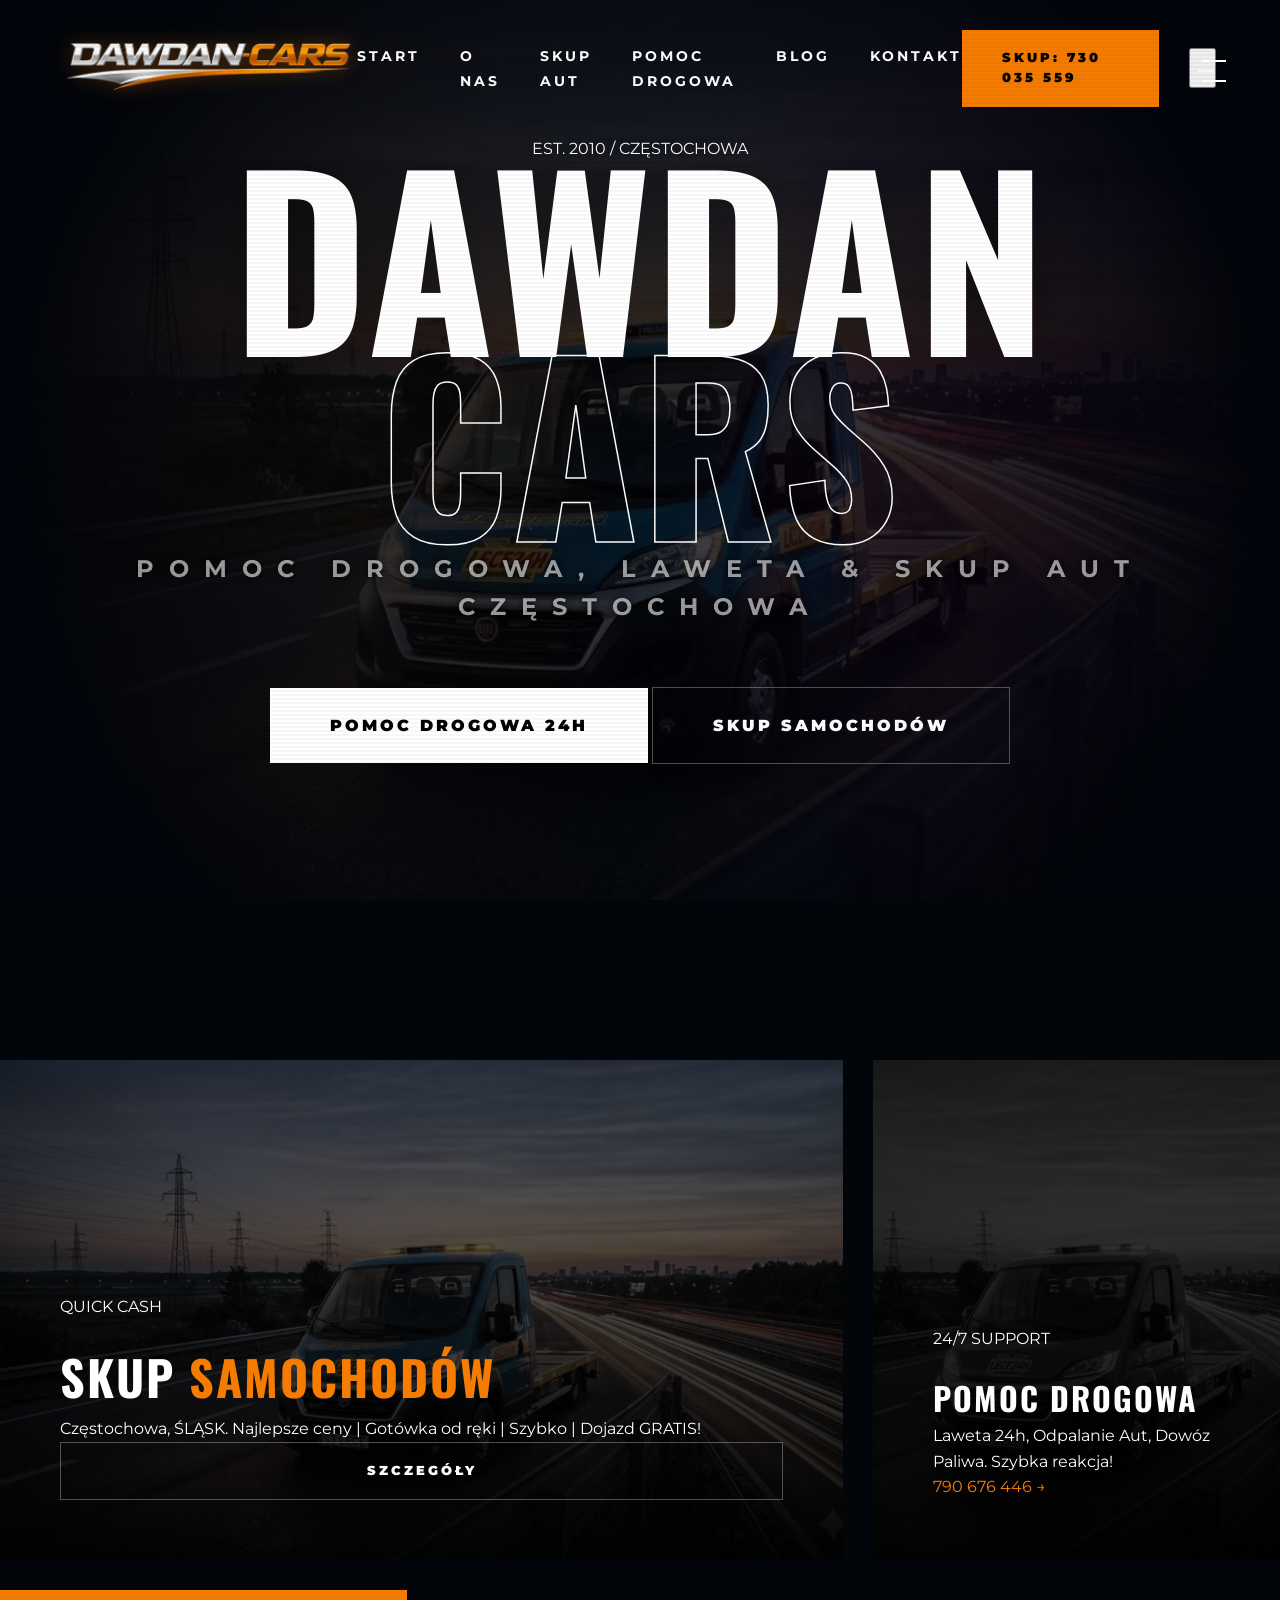
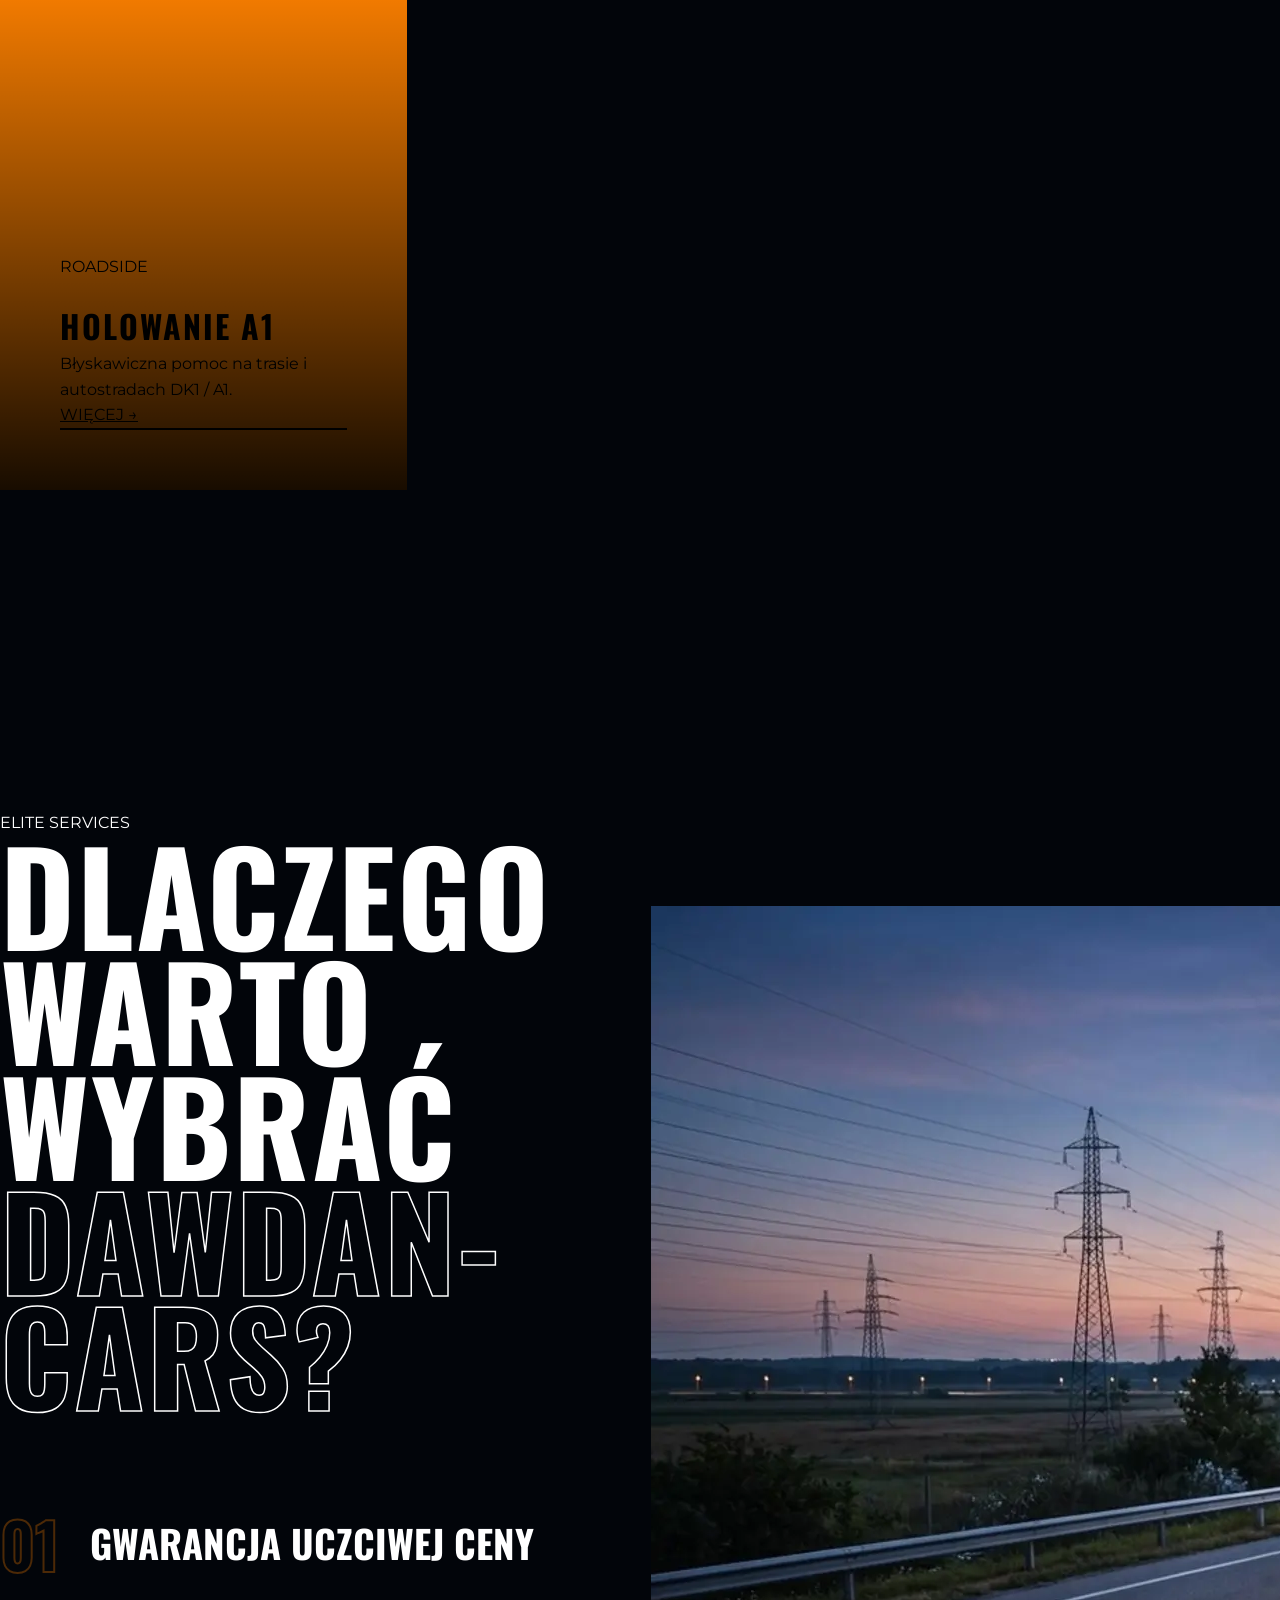
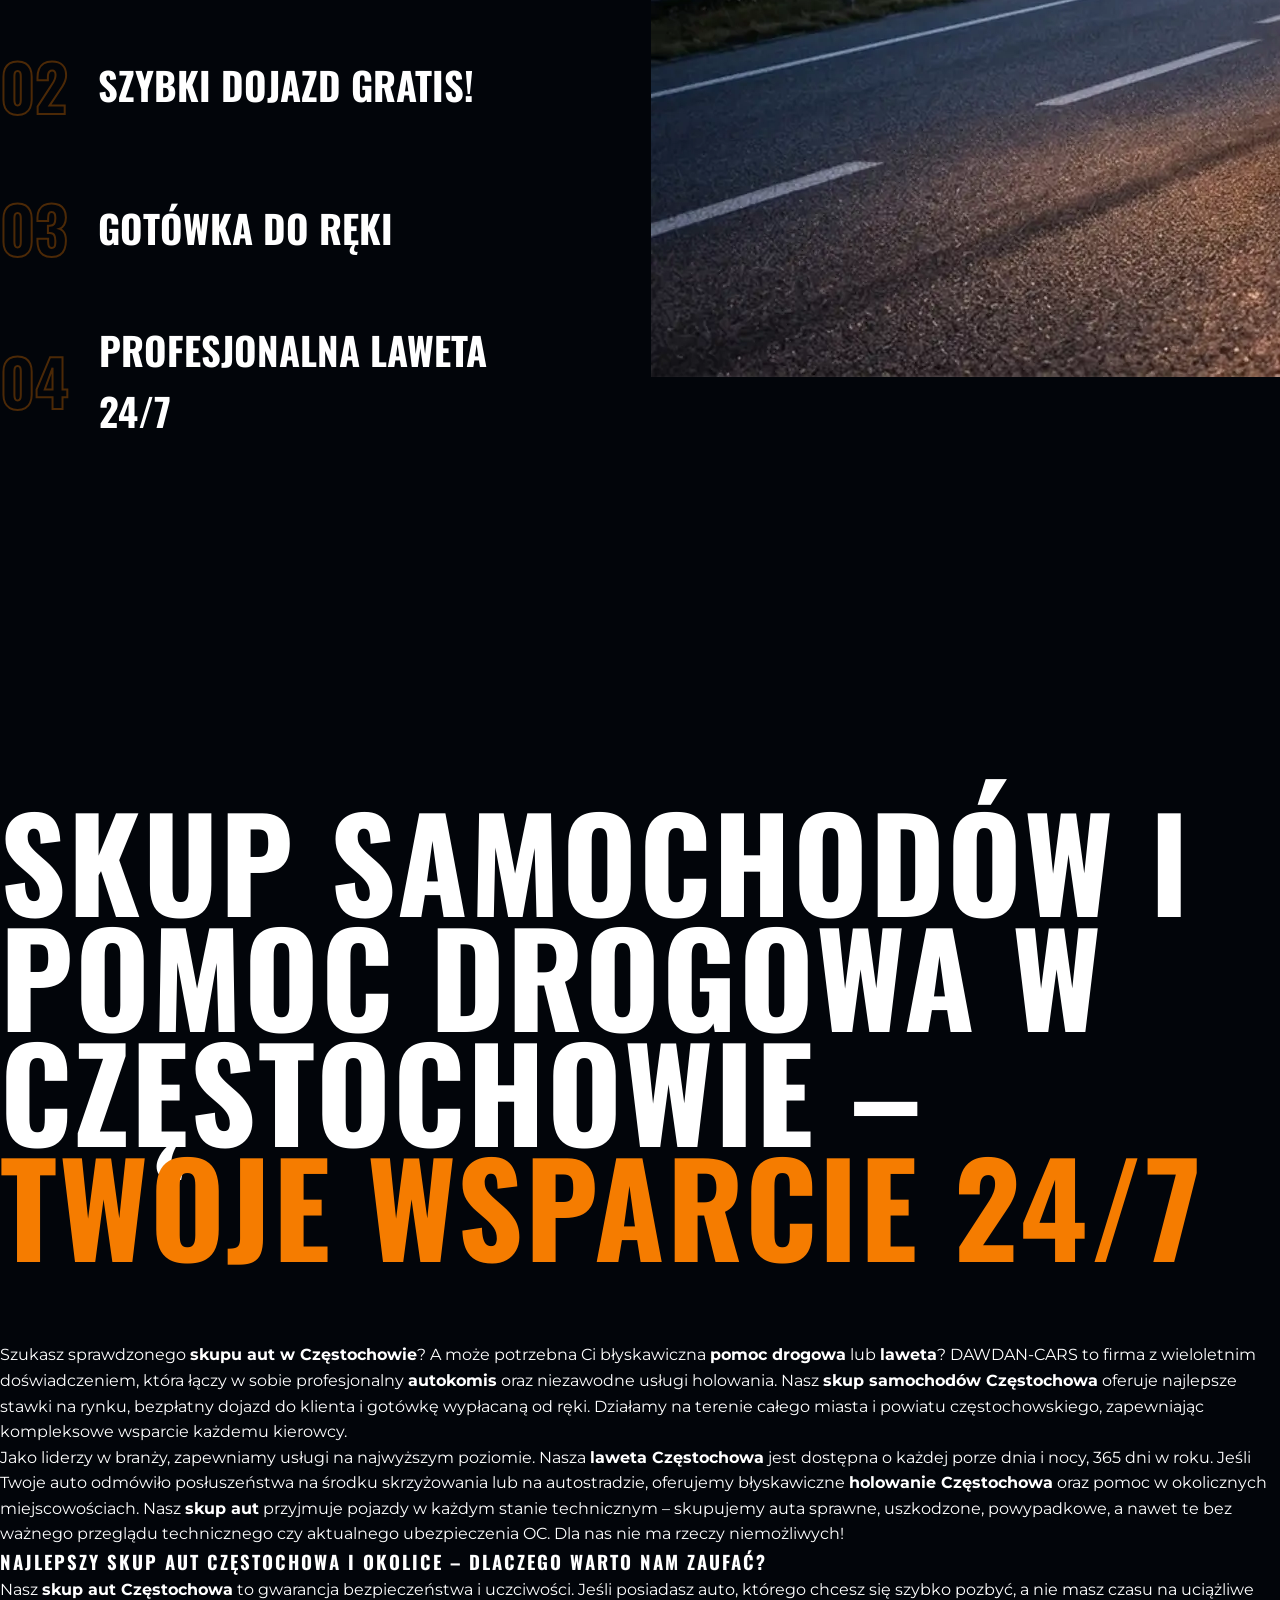
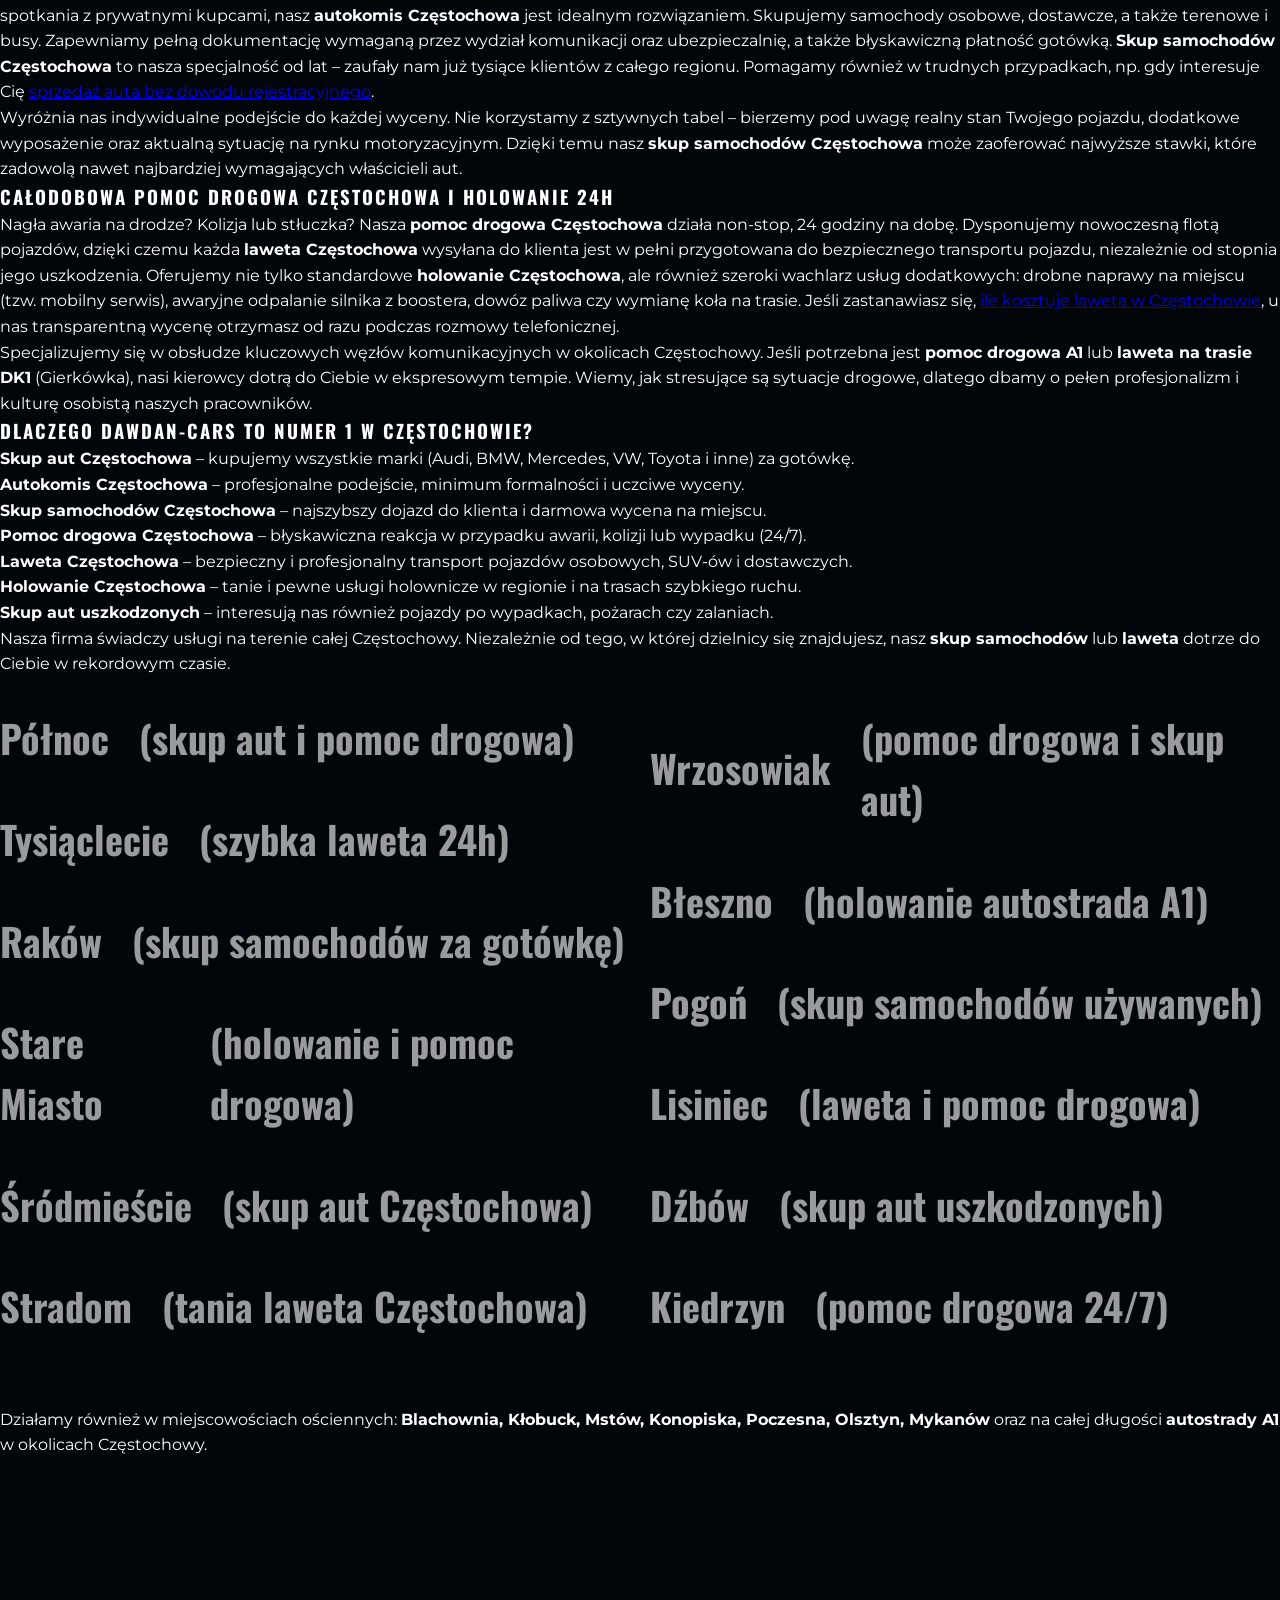
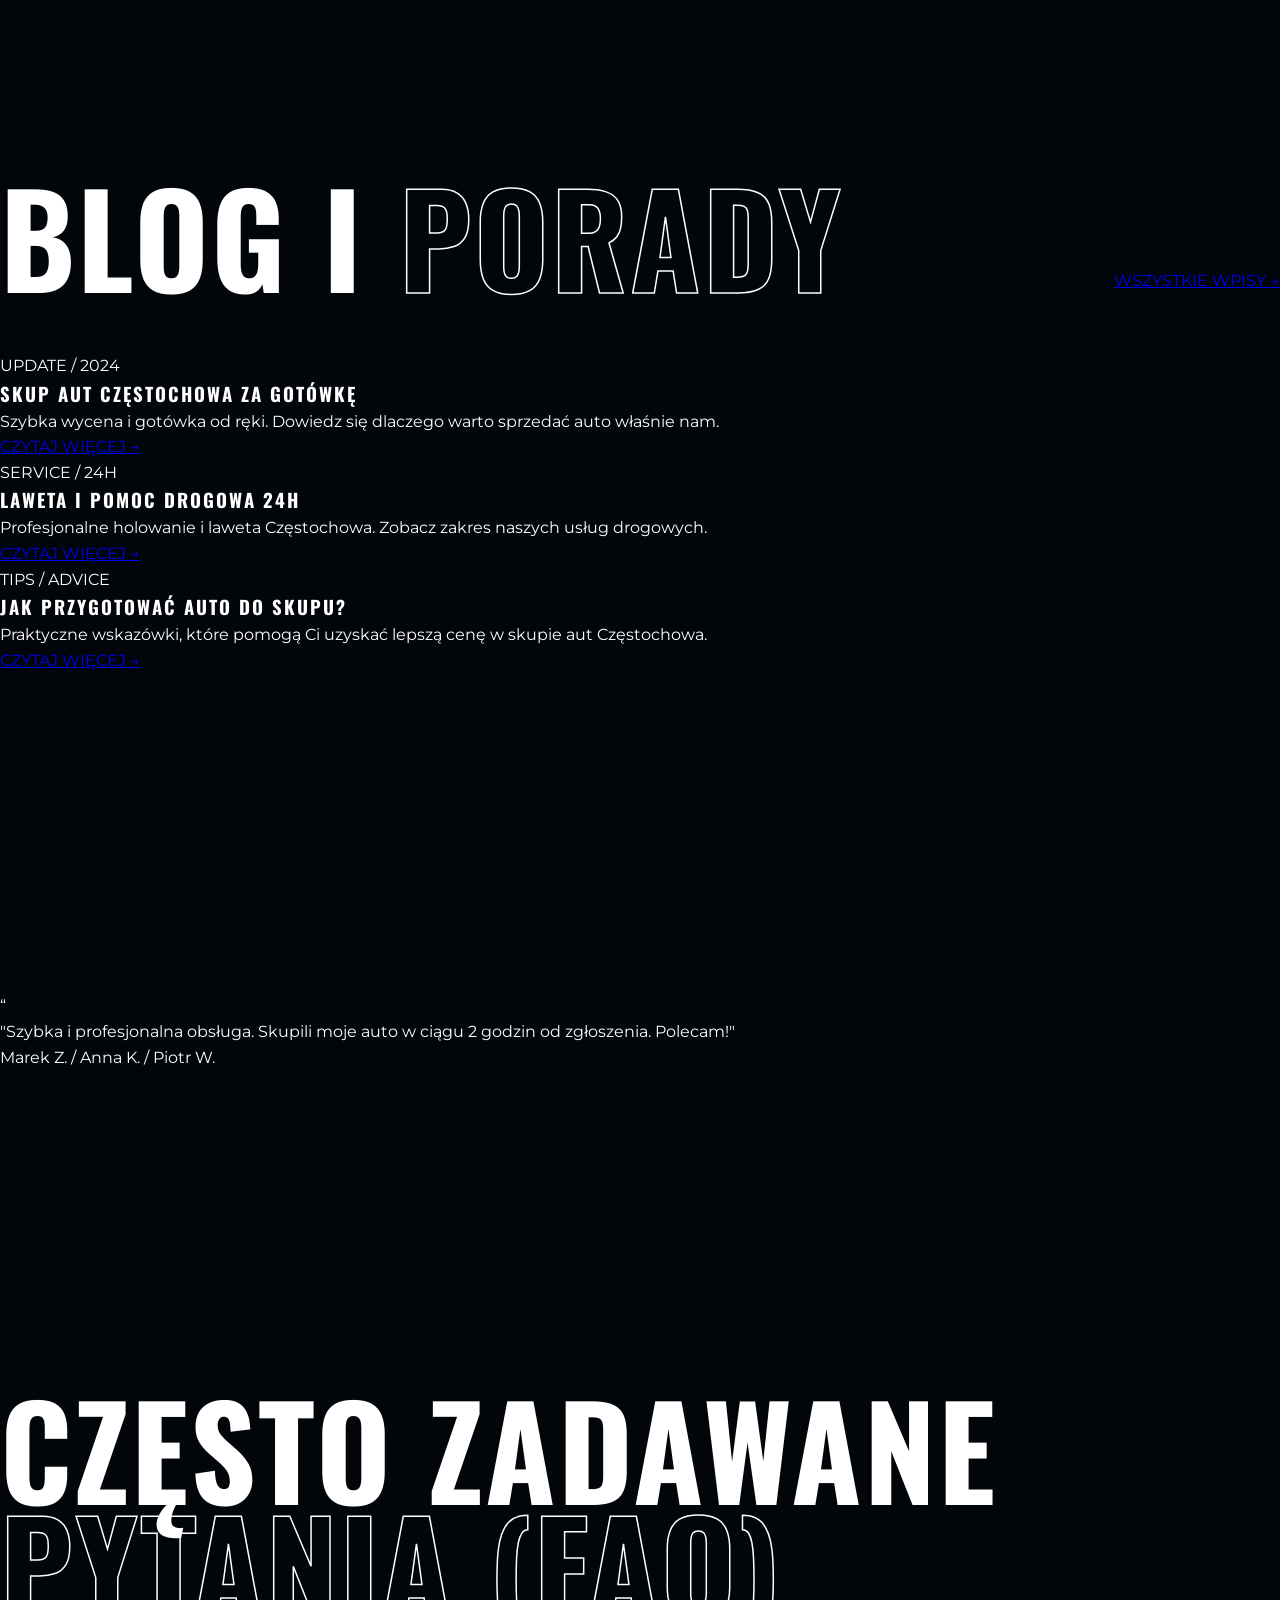
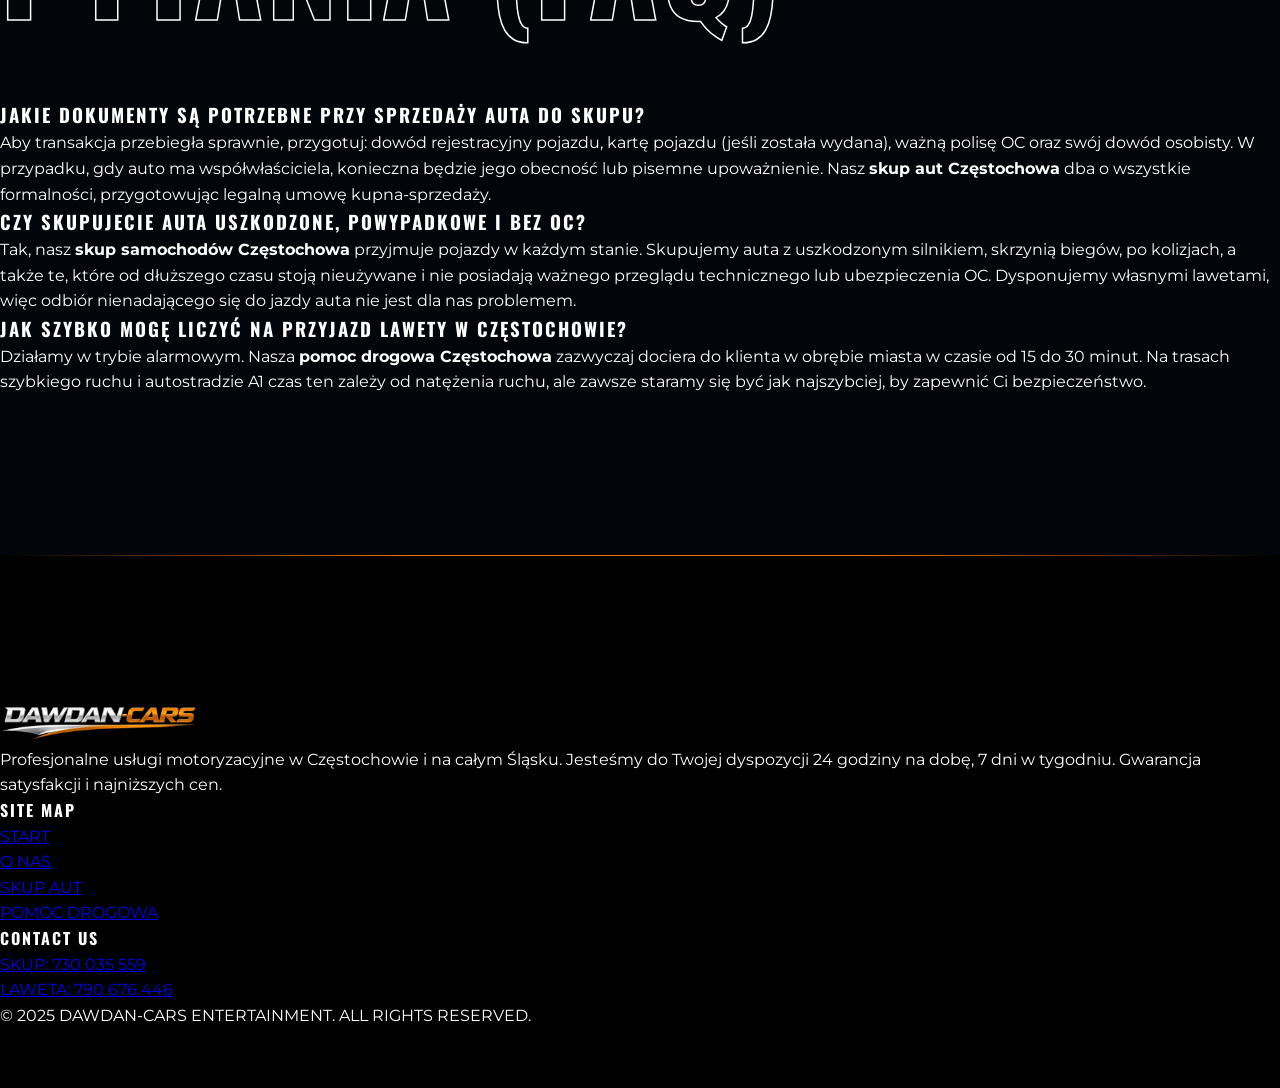
==== commit 4afcd7a5: "Redesign website to Rockstar Games VI aesthetic with full content preservation - Implemented cinemat" ====
--- a/index.html
+++ b/index.html
@@ -2,11 +2,6 @@
 <html lang="pl">
 <head>
     <meta charset="UTF-8">
-    <meta name="viewport" content="width=device-width, initial-scale=1.0">
-    <title>Pomoc Drogowa, Laweta, Skup Aut Częstochowa | DAWDAN-CARS 24h</title>
-    <meta name="description" content="DAWDAN-CARS: Najlepsza pomoc drogowa Częstochowa, laweta oraz holowanie 24h. Oferujemy również szybki skup aut Częstochowa za gotówkę. Dojazd w 15 min! Sprawdź.">
-    <link rel="canonical" href="https://dawdan-cars.pl/">
-
     <script type="application/ld+json">
     {
       "@context": "https://schema.org",
@@ -31,40 +26,93 @@
       "openingHoursSpecification": {
         "@type": "OpeningHoursSpecification",
         "dayOfWeek": [
-          "Monday", "Tuesday", "Wednesday", "Thursday", "Friday", "Saturday", "Sunday"
+          "Monday",
+          "Tuesday",
+          "Wednesday",
+          "Thursday",
+          "Friday",
+          "Saturday",
+          "Sunday"
         ],
         "opens": "00:00",
         "closes": "23:59"
-      }
+      },
+      "hasOfferCatalog": {
+        "@type": "OfferCatalog",
+        "name": "Usługi Motoryzacyjne",
+        "itemListElement": [
+          {
+            "@type": "Offer",
+            "itemOffered": {
+              "@type": "Service",
+              "name": "Pomoc Drogowa Częstochowa"
+            }
+          },
+          {
+            "@type": "Offer",
+            "itemOffered": {
+              "@type": "Service",
+              "name": "Laweta Częstochowa"
+            }
+          },
+          {
+            "@type": "Offer",
+            "itemOffered": {
+              "@type": "Service",
+              "name": "Holowanie Częstochowa"
+            }
+          },
+          {
+            "@type": "Offer",
+            "itemOffered": {
+              "@type": "Service",
+              "name": "Skup Aut Częstochowa"
+            }
+          },
+          {
+            "@type": "Offer",
+            "itemOffered": {
+              "@type": "Service",
+              "name": "Skup Samochodów Częstochowa"
+            }
+          }
+        ]
+      },
+      "areaServed": [
+        {
+          "@type": "City",
+          "name": "Częstochowa"
+        },
+        {
+          "@type": "State",
+          "name": "Śląskie"
+        }
+      ]
     }
     </script>
-
-    <link rel="stylesheet" href="style.min.css" media="print" onload="this.media='all'">
-    <link rel="stylesheet" href="critical.min.css">
-    <noscript><link rel="stylesheet" href="style.min.css"></noscript>
-    <link rel="preload" as="style" href="style.min.css">
+    <meta name="viewport" content="width=device-width, initial-scale=1.0">
+    <title>Pomoc Drogowa, Laweta, Skup Aut Częstochowa | DAWDAN-CARS 24h</title>
+    <meta name="description" content="DAWDAN-CARS: Najlepsza pomoc drogowa Częstochowa, laweta oraz holowanie 24h. Oferujemy również szybki skup aut Częstochowa za gotówkę. Dojazd w 15 min! Sprawdź.">
+    <link rel="canonical" href="https://dawdan-cars.pl/">
+
+    <link rel="stylesheet" href="style.min.css">
+    <link rel="stylesheet" href="font-awesome.min.css">
+
     <link rel="preconnect" href="https://fonts.googleapis.com">
     <link rel="preconnect" href="https://fonts.gstatic.com" crossorigin>
-    <link href="https://fonts.googleapis.com/css2?family=Montserrat:wght@400;700;900&family=Oswald:wght@500;700&display=swap" rel="stylesheet" media="print" onload="this.media='all'">
-    <noscript><link href="https://fonts.googleapis.com/css2?family=Montserrat:wght@400;700;900&family=Oswald:wght@500;700&display=swap" rel="stylesheet"></noscript>
-    <link rel="stylesheet" href="font-awesome.min.css" media="print" onload="this.media='all'">
-    <noscript><link rel="stylesheet" href="font-awesome.min.css"></noscript>
-
-    <link rel="preload" as="image" href="tlo.webp" fetchpriority="high" type="image/webp">
 
     <!-- ICONS -->
     <link rel="icon" href="favicony/favicon.ico" type="image/x-icon">
-    <link rel="apple-touch-icon" sizes="180x180" href="favicony/favicon-180x180.png">
 
     <script src="script.min.js" defer></script>
 </head>
-<body class="rockstar-theme">
+<body class="rs-theme">
     <header class="rs-header">
         <div class="container-fluid">
             <div class="header-wrapper">
                 <div class="logo">
                     <a href="index.html">
-                        <img src="logo.webp" fetchpriority="high" alt="DAWDAN-CARS" width="349" height="60">
+                        <img src="logo.webp" alt="DAWDAN-CARS">
                     </a>
                 </div>
                 <nav class="rs-nav">
@@ -84,6 +132,7 @@
                     <button class="menu-toggle" aria-label="Menu">
                         <span></span>
                         <span></span>
+                        <span></span>
                     </button>
                 </div>
             </div>
@@ -91,24 +140,26 @@
     </header>
 
     <main>
-        <!-- Hero Section with Shards -->
+        <!-- Cinematic Hero Section -->
         <section id="hero" class="rs-hero">
             <div class="shard-layer shard-1"></div>
             <div class="shard-layer shard-2"></div>
             <div class="shard-layer shard-3"></div>
 
             <div class="container hero-container">
-                <div class="hero-content-rs" data-aos-custom="fade-up">
-                    <div class="rs-tag">CZĘSTOCHOWA / ŚLĄSK</div>
-                    <h1 class="rs-title-main">DAWDAN <span class="outline">CARS</span></h1>
-                    <p class="rs-subtitle">POMOC DROGOWA • LAWETA • SKUP SAMOCHODÓW</p>
-
-                    <div class="rs-hero-actions">
+                <div class="hero-content-rs">
+                    <div class="rs-tag" data-aos-custom="fade-up">EST. 2010 / CZĘSTOCHOWA</div>
+                    <div class="reveal-wrap">
+                        <h1 class="rs-title-main reveal-text">DAWDAN <span class="outline">CARS</span></h1>
+                    </div>
+                    <p class="rs-subtitle" data-aos-custom="fade-up" data-aos-delay="400">POMOC DROGOWA, LAWETA & SKUP AUT CZĘSTOCHOWA</p>
+
+                    <div class="rs-hero-actions" data-aos-custom="fade-up" data-aos-delay="600">
                         <a href="tel:+48790676446" class="rs-btn rs-btn-large">
                             <span class="rs-btn-inner">POMOC DROGOWA 24H</span>
                         </a>
-                        <a href="skup-samochodow.html" class="rs-btn rs-btn-outline rs-btn-large">
-                            <span class="rs-btn-inner">WYCENA ONLINE</span>
+                        <a href="tel:+48730035559" class="rs-btn rs-btn-outline rs-btn-large">
+                            <span class="rs-btn-inner">SKUP SAMOCHODÓW</span>
                         </a>
                     </div>
                 </div>
@@ -119,47 +170,52 @@
             </div>
         </section>
 
-        <!-- Primary Services Grid -->
+        <!-- Dynamic Grid -->
         <section class="rs-section rs-services">
             <div class="container">
                 <div class="rs-grid">
-                    <div class="rs-card service-card big" data-aos-custom="fade-right">
+                    <div class="rs-card service-card big" data-aos-custom="fade-up">
                         <div class="card-bg" style="background-image: url('tlo.webp')"></div>
                         <div class="card-content">
-                            <h2 class="rs-title-card">SKUP SAMOCHODÓW</h2>
-                            <p>Gotówka od ręki, najlepsze ceny w regionie. Dojazd do klienta w 15 minut!</p>
-                            <a href="skup-samochodow.html" class="rs-btn rs-btn-small"><span>SZCZEGÓŁY</span></a>
-                        </div>
-                    </div>
-                    <div class="rs-card service-card small" data-aos-custom="fade-left">
+                            <div class="rs-tag">QUICK CASH</div>
+                            <h2 class="rs-title-card">SKUP <span class="highlight">SAMOCHODÓW</span></h2>
+                            <p>Częstochowa, ŚLĄSK. Najlepsze ceny | Gotówka od ręki | Szybko | Dojazd GRATIS!</p>
+                            <a href="skup-samochodow.html" class="rs-btn rs-btn-outline"><span>SZCZEGÓŁY</span></a>
+                        </div>
+                    </div>
+                    <div class="rs-card service-card small" data-aos-custom="fade-up" data-aos-delay="200">
+                        <div class="card-bg" style="background-image: url('tlo.webp'); filter: brightness(0.3) grayscale(1);"></div>
                         <div class="card-content">
-                            <h2 class="rs-title-card">POMOC DROGOWA 24/7</h2>
-                            <p>Laweta, awaryjne odpalanie, dowóz paliwa.</p>
-                            <a href="tel:+48790676446" class="rs-link">ZADZWOŃ TERAZ →</a>
-                        </div>
-                    </div>
-                    <div class="rs-card service-card small alt-color" data-aos-custom="fade-up">
+                            <div class="rs-tag">24/7 SUPPORT</div>
+                            <h2 class="rs-title-card" style="font-size: 2rem;">POMOC DROGOWA</h2>
+                            <p>Laweta 24h, Odpalanie Aut, Dowóz Paliwa. Szybka reakcja!</p>
+                            <a href="tel:+48790676446" class="rs-link highlight">790 676 446 →</a>
+                        </div>
+                    </div>
+                    <div class="rs-card service-card small" data-aos-custom="fade-up" data-aos-delay="400" style="background: var(--primary-color);">
                         <div class="card-content">
-                            <h2 class="rs-title-card">HOLOWANIE A1 / DK1</h2>
-                            <p>Błyskawiczna pomoc na trasie.</p>
-                            <a href="laweta-pomoc-drogowa.html" class="rs-link">WIĘCEJ →</a>
-                        </div>
-                    </div>
-                </div>
-            </div>
-        </section>
-
-        <!-- Benefits with High Impact Text -->
+                            <div class="rs-tag" style="color: #000;">ROADSIDE</div>
+                            <h2 class="rs-title-card" style="font-size: 2rem; color: #000;">HOLOWANIE A1</h2>
+                            <p style="color: #000;">Błyskawiczna pomoc na trasie i autostradach DK1 / A1.</p>
+                            <a href="laweta-pomoc-drogowa.html" class="rs-link" style="color: #000; border-bottom: 2px solid #000;">WIĘCEJ →</a>
+                        </div>
+                    </div>
+                </div>
+            </div>
+        </section>
+
+        <!-- Benefits with Motion -->
         <section class="rs-section rs-benefits bg-dark-rs">
             <div class="container">
                 <div class="rs-split">
-                    <div class="rs-text-block" data-aos-custom="fade-right">
-                        <h2 class="rs-title-section">DLACZEGO <span class="highlight">MY?</span></h2>
+                    <div class="rs-text-block">
+                        <div class="rs-tag" data-aos-custom="fade-right">ELITE SERVICES</div>
+                        <h2 class="rs-title-section" data-aos-custom="fade-right">DLACZEGO WARTO WYBRAĆ <span class="outline">DAWDAN-CARS?</span></h2>
                         <ul class="rs-list">
-                            <li><span class="rs-num">01</span> GWARANCJA UCZCIWEJ CENY</li>
-                            <li><span class="rs-num">02</span> SZYBKI DOJAZD GRATIS!</li>
-                            <li><span class="rs-num">03</span> GOTÓWKA DO RĘKI</li>
-                            <li><span class="rs-num">04</span> PROFESJONALNA LAWETA 24/7</li>
+                            <li data-aos-custom="fade-right" data-aos-delay="100"><span class="rs-num">01</span> GWARANCJA UCZCIWEJ CENY</li>
+                            <li data-aos-custom="fade-right" data-aos-delay="200"><span class="rs-num">02</span> SZYBKI DOJAZD GRATIS!</li>
+                            <li data-aos-custom="fade-right" data-aos-delay="300"><span class="rs-num">03</span> GOTÓWKA DO RĘKI</li>
+                            <li data-aos-custom="fade-right" data-aos-delay="400"><span class="rs-num">04</span> PROFESJONALNA LAWETA 24/7</li>
                         </ul>
                     </div>
                     <div class="rs-media-block" data-aos-custom="fade-left">
@@ -171,40 +227,90 @@
             </div>
         </section>
 
-        <!-- SEO Content Block -->
+        <!-- Cinematic Text Block -->
         <section class="rs-section rs-content-block">
             <div class="container">
-                <div class="rs-text-wrap" data-aos-custom="fade-up">
-                    <h2 class="rs-title-small">Skup samochodów i pomoc drogowa w Częstochowie</h2>
-                    <p>Szukasz sprawdzonego <strong>skupu aut w Częstochowie</strong>? DAWDAN-CARS to firma z wieloletnim doświadczeniem, która łączy w sobie profesjonalny autokomis oraz niezawodne usługi holowania. Nasza <strong>laweta Częstochowa</strong> jest dostępna o każdej porze dnia i nocy, 365 dni w roku.</p>
-                    <p>Jako liderzy w branży, zapewniamy usługi na najwyższym poziomie. Jeśli Twoje auto odmówiło posłuszeństwa na środku skrzyżowania lub na autostradzie, oferujemy błyskawiczne <strong>holowanie Częstochowa</strong> oraz pomoc w okolicznych miejscowościach.</p>
-                    <a href="o-nas.html" class="rs-btn rs-btn-outline"><span>CZYTAJ WIĘCEJ</span></a>
-                </div>
-            </div>
-        </section>
-
-        <!-- Blog/News Section -->
+                <div class="rs-text-wrap">
+                    <h2 class="rs-title-section" data-aos-custom="fade-up">Skup samochodów i pomoc drogowa w Częstochowie – <span class="highlight">Twoje wsparcie 24/7</span></h2>
+                    <div data-aos-custom="fade-up" class="rs-seo-content">
+                        <p>Szukasz sprawdzonego <strong>skupu aut w Częstochowie</strong>? A może potrzebna Ci błyskawiczna <strong>pomoc drogowa</strong> lub <strong>laweta</strong>? DAWDAN-CARS to firma z wieloletnim doświadczeniem, która łączy w sobie profesjonalny <strong>autokomis</strong> oraz niezawodne usługi holowania. Nasz <strong>skup samochodów Częstochowa</strong> oferuje najlepsze stawki na rynku, bezpłatny dojazd do klienta i gotówkę wypłacaną od ręki. Działamy na terenie całego miasta i powiatu częstochowskiego, zapewniając kompleksowe wsparcie każdemu kierowcy.</p>
+
+                        <p>Jako liderzy w branży, zapewniamy usługi na najwyższym poziomie. Nasza <strong>laweta Częstochowa</strong> jest dostępna o każdej porze dnia i nocy, 365 dni w roku. Jeśli Twoje auto odmówiło posłuszeństwa na środku skrzyżowania lub na autostradzie, oferujemy błyskawiczne <strong>holowanie Częstochowa</strong> oraz pomoc w okolicznych miejscowościach. Nasz <strong>skup aut</strong> przyjmuje pojazdy w każdym stanie technicznym – skupujemy auta sprawne, uszkodzone, powypadkowe, a nawet te bez ważnego przeglądu technicznego czy aktualnego ubezpieczenia OC. Dla nas nie ma rzeczy niemożliwych!</p>
+
+                        <h3>Najlepszy Skup Aut Częstochowa i okolice – dlaczego warto nam zaufać?</h3>
+                        <p>Nasz <strong>skup aut Częstochowa</strong> to gwarancja bezpieczeństwa i uczciwości. Jeśli posiadasz auto, którego chcesz się szybko pozbyć, a nie masz czasu na uciążliwe spotkania z prywatnymi kupcami, nasz <strong>autokomis Częstochowa</strong> jest idealnym rozwiązaniem. Skupujemy samochody osobowe, dostawcze, a także terenowe i busy. Zapewniamy pełną dokumentację wymaganą przez wydział komunikacji oraz ubezpieczalnię, a także błyskawiczną płatność gotówką. <strong>Skup samochodów Częstochowa</strong> to nasza specjalność od lat – zaufały nam już tysiące klientów z całego regionu. Pomagamy również w trudnych przypadkach, np. gdy interesuje Cię <a href="sprzedaz-auta-bez-dowodu-rejestracyjnego.html">sprzedaż auta bez dowodu rejestracyjnego</a>.</p>
+
+                        <p>Wyróżnia nas indywidualne podejście do każdej wyceny. Nie korzystamy z sztywnych tabel – bierzemy pod uwagę realny stan Twojego pojazdu, dodatkowe wyposażenie oraz aktualną sytuację na rynku motoryzacyjnym. Dzięki temu nasz <strong>skup samochodów Częstochowa</strong> może zaoferować najwyższe stawki, które zadowolą nawet najbardziej wymagających właścicieli aut.</p>
+
+                        <h3>Całodobowa Pomoc Drogowa Częstochowa i holowanie 24h</h3>
+                        <p>Nagła awaria na drodze? Kolizja lub stłuczka? Nasza <strong>pomoc drogowa Częstochowa</strong> działa non-stop, 24 godziny na dobę. Dysponujemy nowoczesną flotą pojazdów, dzięki czemu każda <strong>laweta Częstochowa</strong> wysyłana do klienta jest w pełni przygotowana do bezpiecznego transportu pojazdu, niezależnie od stopnia jego uszkodzenia. Oferujemy nie tylko standardowe <strong>holowanie Częstochowa</strong>, ale również szeroki wachlarz usług dodatkowych: drobne naprawy na miejscu (tzw. mobilny serwis), awaryjne odpalanie silnika z boostera, dowóz paliwa czy wymianę koła na trasie. Jeśli zastanawiasz się, <a href="ile-kosztuje-laweta-czestochowa.html">ile kosztuje laweta w Częstochowie</a>, u nas transparentną wycenę otrzymasz od razu podczas rozmowy telefonicznej.</p>
+
+                        <p>Specjalizujemy się w obsłudze kluczowych węzłów komunikacyjnych w okolicach Częstochowy. Jeśli potrzebna jest <strong>pomoc drogowa A1</strong> lub <strong>laweta na trasie DK1</strong> (Gierkówka), nasi kierowcy dotrą do Ciebie w ekspresowym tempie. Wiemy, jak stresujące są sytuacje drogowe, dlatego dbamy o pełen profesjonalizm i kulturę osobistą naszych pracowników.</p>
+
+                        <h3>Dlaczego DAWDAN-CARS to numer 1 w Częstochowie?</h3>
+                        <ul>
+                            <li><strong>Skup aut Częstochowa</strong> – kupujemy wszystkie marki (Audi, BMW, Mercedes, VW, Toyota i inne) za gotówkę.</li>
+                            <li><strong>Autokomis Częstochowa</strong> – profesjonalne podejście, minimum formalności i uczciwe wyceny.</li>
+                            <li><strong>Skup samochodów Częstochowa</strong> – najszybszy dojazd do klienta i darmowa wycena na miejscu.</li>
+                            <li><strong>Pomoc drogowa Częstochowa</strong> – błyskawiczna reakcja w przypadku awarii, kolizji lub wypadku (24/7).</li>
+                            <li><strong>Laweta Częstochowa</strong> – bezpieczny i profesjonalny transport pojazdów osobowych, SUV-ów i dostawczych.</li>
+                            <li><strong>Holowanie Częstochowa</strong> – tanie i pewne usługi holownicze w regionie i na trasach szybkiego ruchu.</li>
+                            <li><strong>Skup aut uszkodzonych</strong> – interesują nas również pojazdy po wypadkach, pożarach czy zalaniach.</li>
+                        </ul>
+
+                        <p>Nasza firma świadczy usługi na terenie całej Częstochowy. Niezależnie od tego, w której dzielnicy się znajdujesz, nasz <strong>skup samochodów</strong> lub <strong>laweta</strong> dotrze do Ciebie w rekordowym czasie.</p>
+                        <div class="rs-districts-grid" style="display: grid; grid-template-columns: repeat(auto-fit, minmax(200px, 1fr)); gap: 20px; margin: 30px 0; font-size: 0.9rem; color: var(--text-dim);">
+                            <ul class="rs-list" style="margin: 0;">
+                                <li><strong>Północ</strong> (skup aut i pomoc drogowa)</li>
+                                <li><strong>Tysiąclecie</strong> (szybka laweta 24h)</li>
+                                <li><strong>Raków</strong> (skup samochodów za gotówkę)</li>
+                                <li><strong>Stare Miasto</strong> (holowanie i pomoc drogowa)</li>
+                                <li><strong>Śródmieście</strong> (skup aut Częstochowa)</li>
+                                <li><strong>Stradom</strong> (tania laweta Częstochowa)</li>
+                            </ul>
+                            <ul class="rs-list" style="margin: 0;">
+                                <li><strong>Wrzosowiak</strong> (pomoc drogowa i skup aut)</li>
+                                <li><strong>Błeszno</strong> (holowanie autostrada A1)</li>
+                                <li><strong>Pogoń</strong> (skup samochodów używanych)</li>
+                                <li><strong>Lisiniec</strong> (laweta i pomoc drogowa)</li>
+                                <li><strong>Dźbów</strong> (skup aut uszkodzonych)</li>
+                                <li><strong>Kiedrzyn</strong> (pomoc drogowa 24/7)</li>
+                            </ul>
+                        </div>
+                        <p>Działamy również w miejscowościach ościennych: <strong>Blachownia, Kłobuck, Mstów, Konopiska, Poczesna, Olsztyn, Mykanów</strong> oraz na całej długości <strong>autostrady A1</strong> w okolicach Częstochowy.</p>
+                    </div>
+                </div>
+            </div>
+        </section>
+
+        <!-- News/Grid Layout -->
         <section class="rs-section rs-news bg-dark-rs">
             <div class="container">
-                <h2 class="rs-title-section text-center">BLOG I <span class="highlight">PORADY</span></h2>
+                <div class="rs-header-flex" style="display: flex; justify-content: space-between; align-items: flex-end; margin-bottom: 60px;">
+                    <h2 class="rs-title-section" style="margin-bottom: 0;">BLOG I <span class="outline">PORADY</span></h2>
+                    <a href="blog.html" class="rs-link">WSZYSTKIE WPISY →</a>
+                </div>
                 <div class="rs-grid-news">
-                    <article class="rs-news-card" data-aos-custom="fade-up" data-aos-delay="100">
+                    <article class="rs-news-card" data-aos-custom="fade-up">
                         <div class="news-img" style="background-image: url('tlo.webp')"></div>
-                        <div class="news-meta">15 MARCA 2024</div>
+                        <div class="news-meta">UPDATE / 2024</div>
                         <h3>Skup aut Częstochowa za gotówkę</h3>
-                        <a href="skup-samochodow-czestochowa-gotowka.html" class="rs-news-link">CZYTAJ →</a>
+                        <p>Szybka wycena i gotówka od ręki. Dowiedz się dlaczego warto sprzedać auto właśnie nam.</p>
+                        <a href="skup-samochodow-czestochowa-gotowka.html" class="rs-news-link">CZYTAJ WIĘCEJ →</a>
                     </article>
                     <article class="rs-news-card" data-aos-custom="fade-up" data-aos-delay="200">
                         <div class="news-img" style="background-image: url('tlo.webp')"></div>
-                        <div class="news-meta">10 MARCA 2024</div>
+                        <div class="news-meta">SERVICE / 24H</div>
                         <h3>Laweta i Pomoc Drogowa 24h</h3>
-                        <a href="pomoc-drogowa-laweta-czestochowa-24h.html" class="rs-news-link">CZYTAJ →</a>
+                        <p>Profesjonalne holowanie i laweta Częstochowa. Zobacz zakres naszych usług drogowych.</p>
+                        <a href="pomoc-drogowa-laweta-czestochowa-24h.html" class="rs-news-link">CZYTAJ WIĘCEJ →</a>
                     </article>
-                    <article class="rs-news-card" data-aos-custom="fade-up" data-aos-delay="300">
+                    <article class="rs-news-card" data-aos-custom="fade-up" data-aos-delay="400">
                         <div class="news-img" style="background-image: url('tlo.webp')"></div>
-                        <div class="news-meta">05 MARCA 2024</div>
+                        <div class="news-meta">TIPS / ADVICE</div>
                         <h3>Jak przygotować auto do skupu?</h3>
-                        <a href="skup-aut-porady.html" class="rs-news-link">CZYTAJ →</a>
+                        <p>Praktyczne wskazówki, które pomogą Ci uzyskać lepszą cenę w skupie aut Częstochowa.</p>
+                        <a href="skup-aut-porady.html" class="rs-news-link">CZYTAJ WIĘCEJ →</a>
                     </article>
                 </div>
             </div>
@@ -215,19 +321,8 @@
             <div class="container">
                 <div class="rs-testimonial-slider" data-aos-custom="fade-up">
                     <div class="rs-quote-icon">“</div>
-                    <div class="testimonials-slider">
-                        <div class="slider-track">
-                            <div class="slider-item">
-                                <p class="rs-quote">"Szybka i profesjonalna obsługa. Skupili moje auto w ciągu 2 godzin od zgłoszenia. Polecam!"</p>
-                                <span class="rs-author">Marek Z.</span>
-                            </div>
-                            <div class="slider-item">
-                                <p class="rs-quote">"Laweta przyjechała błyskawicznie po awarii na trasie. Bardzo miła obsługa i uczciwa cena."</p>
-                                <span class="rs-author">Anna K.</span>
-                            </div>
-                        </div>
-                        <div class="slider-pagination"></div>
-                    </div>
+                    <p class="rs-quote">"Szybka i profesjonalna obsługa. Skupili moje auto w ciągu 2 godzin od zgłoszenia. Polecam!"</p>
+                    <span class="rs-author">Marek Z. / Anna K. / Piotr W.</span>
                 </div>
             </div>
         </section>
@@ -235,18 +330,24 @@
         <!-- FAQ -->
         <section class="rs-section rs-faq bg-dark-rs">
             <div class="container">
-                <h2 class="rs-title-section">FAQ</h2>
+                <h2 class="rs-title-section">CZĘSTO ZADAWANE <span class="outline">PYTANIA (FAQ)</span></h2>
                 <div class="rs-faq-list">
-                    <div class="rs-faq-item">
-                        <h3 class="rs-faq-q">Jakie dokumenty są potrzebne przy sprzedaży auta?</h3>
+                    <div class="rs-faq-item" data-aos-custom="fade-up">
+                        <h3 class="rs-faq-q">Jakie dokumenty są potrzebne przy sprzedaży auta do skupu?</h3>
                         <div class="rs-faq-a">
-                            <p>Przygotuj: dowód rejestracyjny, kartę pojazdu, polisę OC oraz dowód osobisty. My dbamy o resztę formalności.</p>
-                        </div>
-                    </div>
-                    <div class="rs-faq-item">
-                        <h3 class="rs-faq-q">Jak szybko przyjedzie laweta?</h3>
+                            <p>Aby transakcja przebiegła sprawnie, przygotuj: dowód rejestracyjny pojazdu, kartę pojazdu (jeśli została wydana), ważną polisę OC oraz swój dowód osobisty. W przypadku, gdy auto ma współwłaściciela, konieczna będzie jego obecność lub pisemne upoważnienie. Nasz <strong>skup aut Częstochowa</strong> dba o wszystkie formalności, przygotowując legalną umowę kupna-sprzedaży.</p>
+                        </div>
+                    </div>
+                    <div class="rs-faq-item" data-aos-custom="fade-up">
+                        <h3 class="rs-faq-q">Czy skupujecie auta uszkodzone, powypadkowe i bez OC?</h3>
                         <div class="rs-faq-a">
-                            <p>W obrębie Częstochowy zazwyczaj docieramy w 15-30 minut.</p>
+                            <p>Tak, nasz <strong>skup samochodów Częstochowa</strong> przyjmuje pojazdy w każdym stanie. Skupujemy auta z uszkodzonym silnikiem, skrzynią biegów, po kolizjach, a także te, które od dłuższego czasu stoją nieużywane i nie posiadają ważnego przeglądu technicznego lub ubezpieczenia OC. Dysponujemy własnymi lawetami, więc odbiór nienadającego się do jazdy auta nie jest dla nas problemem.</p>
+                        </div>
+                    </div>
+                    <div class="rs-faq-item" data-aos-custom="fade-up">
+                        <h3 class="rs-faq-q">Jak szybko mogę liczyć na przyjazd lawety w Częstochowie?</h3>
+                        <div class="rs-faq-a">
+                            <p>Działamy w trybie alarmowym. Nasza <strong>pomoc drogowa Częstochowa</strong> zazwyczaj dociera do klienta w obrębie miasta w czasie od 15 do 30 minut. Na trasach szybkiego ruchu i autostradzie A1 czas ten zależy od natężenia ruchu, ale zawsze staramy się być jak najszybciej, by zapewnić Ci bezpieczeństwo.</p>
                         </div>
                     </div>
                 </div>
@@ -259,11 +360,11 @@
             <div class="rs-footer-top">
                 <div class="rs-footer-info">
                     <img src="logo.webp" alt="DAWDAN-CARS" width="200">
-                    <p>Profesjonalne usługi motoryzacyjne w Częstochowie i na całym Śląsku. Jesteśmy do Twojej dyspozycji 24 godziny na dobę, 7 dni w tygodniu.</p>
+                    <p>Profesjonalne usługi motoryzacyjne w Częstochowie i na całym Śląsku. Jesteśmy do Twojej dyspozycji 24 godziny na dobę, 7 dni w tygodniu. Gwarancja satysfakcji i najniższych cen.</p>
                 </div>
                 <div class="rs-footer-nav">
                     <div class="rs-nav-group">
-                        <h4>NAWIGACJA</h4>
+                        <h4>SITE MAP</h4>
                         <ul>
                             <li><a href="index.html">START</a></li>
                             <li><a href="o-nas.html">O NAS</a></li>
@@ -272,21 +373,31 @@
                         </ul>
                     </div>
                     <div class="rs-nav-group">
-                        <h4>KONTAKT</h4>
+                        <h4>CONTACT US</h4>
                         <ul>
                             <li><a href="tel:+48730035559">SKUP: 730 035 559</a></li>
                             <li><a href="tel:+48790676446">LAWETA: 790 676 446</a></li>
-                            <li>Częstochowa, Śląsk</li>
                         </ul>
                     </div>
                 </div>
             </div>
             <div class="rs-footer-bottom">
-                <p>&copy; 2025 DAWDAN-CARS. ALL RIGHTS RESERVED.</p>
+                <p>&copy; 2025 DAWDAN-CARS ENTERTAINMENT. ALL RIGHTS RESERVED.</p>
             </div>
         </div>
     </footer>
 
-    <div class="rs-overlay"></div>
+    <div class="rs-overlay">
+        <nav class="rs-nav">
+            <ul>
+                <li><a href="index.html">START</a></li>
+                <li><a href="o-nas.html">O NAS</a></li>
+                <li><a href="skup-samochodow.html">SKUP AUT</a></li>
+                <li><a href="laweta-pomoc-drogowa.html">POMOC DROGOWA</a></li>
+                <li><a href="blog.html">BLOG</a></li>
+                <li><a href="kontakt.html">KONTAKT</a></li>
+            </ul>
+        </nav>
+    </div>
 </body>
 </html>
--- a/style.min.css
+++ b/style.min.css
@@ -1 +1 @@
-:root{--primary-color:#f57c00;--secondary-color:#0b132b;--bg-dark:#050a18;--text-light:#ffffff;--text-dim:#888888;--rs-font-main:'Montserrat',sans-serif;--rs-font-title:'Oswald',sans-serif;--transition-slow:0.8s cubic-bezier(0.2,1,0.3,1);} *{margin:0;padding:0;box-sizing:border-box;} body{font-family:var(--rs-font-main);background-color:var(--bg-dark);color:var(--text-light);overflow-x:hidden;line-height:1.5;-webkit-font-smoothing:antialiased;}::-webkit-scrollbar{width:8px;}::-webkit-scrollbar-track{background:var(--bg-dark);}::-webkit-scrollbar-thumb{background:var(--primary-color);} h1,h2,h3,h4{font-family:var(--rs-font-title);text-transform:uppercase;font-weight:700;letter-spacing:1px;} .outline{-webkit-text-stroke:1px var(--text-light);color:transparent;} .highlight{color:var(--primary-color);} .rs-header{position:fixed;top:0;width:100%;z-index:2000;padding:20px 0;transition:var(--transition-slow);} .rs-header.scrolled{background:rgba(5,10,24,0.95);backdrop-filter:blur(10px);padding:10px 0;border-bottom:1px solid rgba(255,255,255,0.1);} .header-wrapper{display:flex;justify-content:space-between;align-items:center;padding:0 40px;} .logo img{height:40px;width:auto;} .rs-nav ul{display:flex;list-style:none;gap:30px;} .rs-nav a{color:var(--text-light);text-decoration:none;font-weight:700;font-size:0.9rem;letter-spacing:2px;transition:color 0.3s;} .rs-nav a:hover{color:var(--primary-color);} .header-actions{display:flex;align-items:center;gap:20px;} .rs-btn{display:inline-block;padding:12px 30px;background:var(--text-light);color:var(--bg-dark);text-decoration:none;font-weight:900;font-family:var(--rs-font-main);text-transform:uppercase;font-size:0.8rem;letter-spacing:2px;position:relative;overflow:hidden;transition:transform 0.2s;} .rs-btn:hover{transform:scale(1.05);} .rs-btn-primary{background:var(--primary-color);color:#000;} .rs-btn-outline{background:transparent;border:2px solid var(--text-light);color:var(--text-light);} .rs-btn-large{padding:20px 45px;font-size:1rem;} .rs-hero{height:100vh;width:100%;position:relative;display:flex;align-items:center;justify-content:center;background:var(--secondary-color);overflow:hidden;} .shard-layer{position:absolute;top:0;left:0;width:100%;height:100%;background-size:cover;background-position:center;pointer-events:none;} .shard-1{background-image:url('tlo.webp');filter:brightness(0.4);} .shard-2{background:linear-gradient(45deg,rgba(245,124,0,0.2),transparent);clip-path:polygon(0 0,100% 0,100% 100%,70% 100%);z-index:2;} .shard-3{background:rgba(11,19,43,0.3);clip-path:polygon(0 80%,30% 100%,0 100%);z-index:3;} .hero-container{position:relative;z-index:10;text-align:center;} .rs-tag{color:var(--primary-color);font-weight:900;letter-spacing:5px;font-size:1rem;margin-bottom:20px;} .rs-title-main{font-size:clamp(3rem,15vw,10rem);line-height:0.9;font-weight:900;margin-bottom:20px;} .rs-subtitle{font-size:1.2rem;font-weight:700;letter-spacing:10px;margin-bottom:50px;color:var(--text-dim);} .rs-hero-actions{display:flex;gap:20px;justify-content:center;} .rs-scroll-indicator{position:absolute;bottom:40px;left:50%;transform:translateX(-50%);z-index:10;} .mouse{width:26px;height:44px;border:2px solid var(--text-dim);border-radius:20px;position:relative;} .mouse::after{content:'';position:absolute;top:10px;left:50%;transform:translateX(-50%);width:4px;height:8px;background:var(--primary-color);border-radius:2px;animation:scroll 2s infinite;} @keyframes scroll{0%{opacity:1;transform:translateX(-50%) translateY(0);} 100%{opacity:0;transform:translateX(-50%) translateY(20px);} } .rs-section{padding:120px 0;} .bg-dark-rs{background-color:var(--bg-dark);} .rs-title-section{font-size:clamp(2.5rem,8vw,5rem);margin-bottom:60px;line-height:1;} .rs-grid{display:grid;grid-template-columns:2fr 1fr;grid-template-rows:auto auto;gap:30px;} .rs-card{position:relative;background:var(--secondary-color);overflow:hidden;min-height:400px;} .card-bg{position:absolute;top:0;left:0;width:100%;height:100%;background-size:cover;background-position:center;transition:transform 0.5s;filter:brightness(0.6);} .rs-card:hover .card-bg{transform:scale(1.1);} .card-content{position:relative;z-index:10;padding:50px;height:100%;display:flex;flex-direction:column;justify-content:flex-end;} .rs-title-card{font-size:2.5rem;margin-bottom:15px;} .rs-link{color:var(--primary-color);text-decoration:none;font-weight:900;letter-spacing:2px;margin-top:20px;display:inline-block;} .service-card.big{grid-row:span 2;} .alt-color{background-color:var(--primary-color);color:#000;} .alt-color .rs-link{color:#000;border-bottom:2px solid #000;} .rs-split{display:grid;grid-template-columns:1fr 1.2fr;gap:80px;align-items:center;} .rs-list{list-style:none;} .rs-list li{font-size:1.8rem;font-weight:900;font-family:var(--rs-font-title);margin-bottom:30px;display:flex;align-items:center;gap:20px;} .rs-num{color:var(--primary-color);-webkit-text-stroke:1px var(--primary-color);color:transparent;font-size:3rem;} .rs-image-container{position:relative;} .rs-image-container img{width:100%;height:auto;display:block;} .rs-image-container::after{content:'';position:absolute;top:20px;left:20px;width:100%;height:100%;border:10px solid var(--primary-color);z-index:-1;} .rs-text-wrap{max-width:800px;margin:0 auto;text-align:center;} .rs-title-small{font-size:2rem;margin-bottom:30px;} .rs-text-wrap p{font-size:1.1rem;color:var(--text-dim);margin-bottom:30px;} .rs-grid-news{display:grid;grid-template-columns:repeat(auto-fit,minmax(300px,1fr));gap:40px;} .rs-news-card{background:#0a0e1a;} .news-img{height:250px;background-size:cover;background-position:center;} .news-meta{padding:30px 30px 10px;color:var(--primary-color);font-weight:900;font-size:0.8rem;letter-spacing:2px;} .rs-news-card h3{padding:0 30px 20px;font-size:1.5rem;} .rs-news-link{display:inline-block;padding:0 30px 30px;color:var(--text-light);text-decoration:none;font-weight:900;} .rs-testimonial-slider{text-align:center;max-width:1000px;margin:0 auto;} .rs-quote-icon{font-size:8rem;color:var(--primary-color);font-family:serif;line-height:1;} .rs-quote{font-size:2.5rem;font-weight:700;margin-bottom:30px;} .rs-author{color:var(--primary-color);font-weight:900;letter-spacing:3px;text-transform:uppercase;} .rs-faq-list{max-width:900px;} .rs-faq-item{border-bottom:1px solid rgba(255,255,255,0.1);padding:40px 0;} .rs-faq-q{font-size:1.8rem;margin-bottom:20px;cursor:pointer;transition:color 0.3s;} .rs-faq-q:hover{color:var(--primary-color);} .rs-faq-a p{color:var(--text-dim);font-size:1.1rem;} .rs-footer{background:#000;padding:100px 0 50px;} .rs-footer-top{display:flex;justify-content:space-between;gap:60px;margin-bottom:100px;} .rs-footer-info{max-width:400px;} .rs-footer-info img{margin-bottom:30px;} .rs-footer-info p{color:var(--text-dim);} .rs-footer-nav{display:flex;gap:80px;} .rs-nav-group h4{margin-bottom:30px;font-size:1.2rem;} .rs-nav-group ul{list-style:none;} .rs-nav-group li{margin-bottom:15px;} .rs-nav-group a{color:var(--text-dim);text-decoration:none;font-weight:700;transition:color 0.3s;} .rs-nav-group a:hover{color:var(--text-light);} .rs-footer-bottom{text-align:center;border-top:1px solid rgba(255,255,255,0.1);padding-top:50px;font-weight:900;letter-spacing:2px;font-size:0.8rem;color:var(--text-dim);} .menu-toggle{display:none;background:none;border:none;cursor:pointer;padding:10px;z-index:3000;} .menu-toggle span{display:block;width:30px;height:2px;background:var(--text-light);margin:6px 0;transition:0.3s;} @media (max-width:1200px){.rs-header{padding:20px 40px;} .rs-grid{grid-template-columns:1fr 1fr;} } @media (max-width:992px){.rs-nav{display:none;} .menu-toggle{display:block;} .rs-split{grid-template-columns:1fr;} .rs-footer-top{flex-direction:column;} .rs-title-main{font-size:5rem;} } @media (max-width:768px){.rs-hero-actions{flex-direction:column;} .rs-grid{grid-template-columns:1fr;} .rs-title-section{font-size:3rem;} .rs-quote{font-size:1.5rem;} .rs-footer-nav{flex-direction:column;gap:40px;} } [data-aos-custom]{opacity:0;transition:transform 1s cubic-bezier(0.2,1,0.3,1),opacity 1s;} [data-aos-custom="fade-up"]{transform:translateY(100px);} [data-aos-custom="fade-right"]{transform:translateX(-100px);} [data-aos-custom="fade-left"]{transform:translateX(100px);} [data-aos-custom].aos-animate{opacity:1;transform:translate(0,0);} .rs-overlay{position:fixed;top:0;left:0;width:100%;height:100%;background:var(--bg-dark);z-index:2500;transform:translateY(-100%);transition:transform 0.5s cubic-bezier(0.7,0,0.3,1);} .rs-overlay.active{transform:translateY(0);}+@import url(https://fonts.googleapis.com/css2?family=Montserrat:wght@400;700;900&family=Oswald:wght@500;700;900&display=swap);:root{--primary-color:#f57c00;--accent-color:#f57c00;--secondary-color:#0b132b;--bg-dark:#02050a;--text-light:#ffffff;--text-dim:rgba(255, 255, 255, 0.6);--rs-font-main:'Montserrat',sans-serif;--rs-font-title:'Oswald',sans-serif;--transition-premium:1.2s cubic-bezier(0.16, 1, 0.3, 1);--transition-fast:0.4s cubic-bezier(0.16, 1, 0.3, 1)}*{margin:0;padding:0;box-sizing:border-box}html{scroll-behavior:smooth;overflow-x:hidden}body{font-family:var(--rs-font-main);background-color:var(--bg-dark);color:var(--text-light);overflow-x:hidden;line-height:1.6;-webkit-font-smoothing:antialiased}body::before{content:"";position:fixed;top:0;left:0;width:100%;height:100%;background-image:url("data:image/svg+xml,%3Csvg viewBox='0 0 200 200' xmlns='http://www.w3.org/2000/svg'%3%3Ffilter id='noiseFilter'%3E%3CfeTurbulence type='fractalNoise' baseFrequency='0.65' numOctaves='3' stitchTiles='stitch'/%3E%3C/filter%3E%3Crect width='100%25' height='100%25' filter='url(%23noiseFilter)'/%3E%3C/svg%3E");opacity:.05;pointer-events:none;z-index:9999}body::after{content:"";position:fixed;top:0;left:0;width:100%;height:100%;background:linear-gradient(rgba(18,16,16,0) 50%,rgba(0,0,0,.1) 50%),linear-gradient(90deg,rgba(255,0,0,.03),rgba(0,255,0,.01),rgba(0,0,255,.03));background-size:100% 4px,3px 100%;pointer-events:none;z-index:9998;opacity:.3}::-webkit-scrollbar{width:6px}::-webkit-scrollbar-track{background:var(--bg-dark)}::-webkit-scrollbar-thumb{background:linear-gradient(var(--primary-color),var(--accent-color))}h1,h2,h3,h4{font-family:var(--rs-font-title);text-transform:uppercase;font-weight:900;letter-spacing:2px}.outline{-webkit-text-stroke:1.5px var(--text-light);color:transparent;transition:var(--transition-premium)}.highlight{background:linear-gradient(90deg,var(--primary-color),var(--accent-color));-webkit-background-clip:text;-webkit-text-fill-color:transparent}.rs-header{position:fixed;top:0;width:100%;z-index:5000;padding:30px 0;transition:var(--transition-premium)}.rs-header.scrolled{padding:15px 0;background:rgba(2,5,10,.85);backdrop-filter:blur(20px) saturate(180%);border-bottom:1px solid rgba(255,255,255,.05)}.header-wrapper{display:flex;justify-content:space-between;align-items:center;padding:0 5%}.logo img{height:50px;width:auto;filter:drop-shadow(0 0 10px rgba(245, 124, 0, .3));transition:var(--transition-fast)}.rs-nav ul{display:flex;list-style:none;gap:40px}.rs-nav a{color:var(--text-light);text-decoration:none;font-weight:700;font-size:.85rem;letter-spacing:3px;position:relative;padding:10px 0}.rs-nav a::after{content:'';position:absolute;bottom:0;left:0;width:0;height:2px;background:var(--primary-color);transition:var(--transition-fast)}.rs-nav a:hover::after{width:100%}.header-actions{display:flex;align-items:center;gap:30px}.rs-btn{display:inline-flex;align-items:center;justify-content:center;padding:18px 40px;background:var(--text-light);color:#000;text-decoration:none;font-weight:900;font-family:var(--rs-font-main);text-transform:uppercase;font-size:.8rem;letter-spacing:3px;position:relative;border:none;cursor:pointer;overflow:hidden;z-index:1}.rs-btn-inner{position:relative;z-index:2}.rs-btn::before{content:'';position:absolute;top:0;left:-100%;width:100%;height:100%;background:var(--primary-color);transition:var(--transition-premium);z-index:-1}.rs-btn:hover::before{left:0}.rs-btn-primary{background:var(--primary-color);color:#000}.rs-btn-primary::before{background:var(--text-light)}.rs-btn-outline{background:0 0;border:1px solid rgba(255,255,255,.3);color:var(--text-light)}.rs-btn-large{padding:25px 60px;font-size:1rem}.rs-hero{height:100vh;width:100%;position:relative;display:flex;align-items:center;justify-content:center;background:#000;overflow:hidden}.hero-video-bg{position:absolute;top:0;left:0;width:100%;height:100%;object-fit:cover;opacity:.4;filter:saturate(1.5) contrast(1.2)}.shard-layer{position:absolute;top:0;left:0;width:100%;height:100%;pointer-events:none}.shard-1{background-image:url('tlo.webp');background-size:cover;background-position:center;filter:brightness(.3) saturate(.8);transform:scale(1.1)}.shard-2{background:linear-gradient(to right,rgba(245,124,0,.1),transparent,rgba(255,0,255,.1));z-index:2}.shard-3{background:radial-gradient(circle at center,transparent 0,var(--bg-dark) 80%);z-index:3}.hero-content-rs{position:relative;z-index:100;text-align:center}.rs-title-main{font-size:clamp(4rem, 18vw, 15rem);line-height:.8;font-weight:900;margin-bottom:20px;filter:drop-shadow(0 0 30px rgba(0,0,0,.5))}.rs-subtitle{font-size:clamp(.8rem, 2vw, 1.5rem);font-weight:700;letter-spacing:15px;margin-bottom:60px;color:var(--text-dim);text-shadow:0 0 10px #000}.rs-section{padding:160px 0;position:relative;overflow:hidden}.bg-dark-rs{background-color:var(--bg-dark)}.rs-title-section{font-size:clamp(3rem, 10vw, 8rem);margin-bottom:80px;line-height:.9;position:relative}.rs-grid{display:grid;grid-template-columns:repeat(12,1fr);gap:30px}.rs-card{position:relative;background:#080c15;overflow:hidden;min-height:500px;transition:var(--transition-premium)}.service-card.big{grid-column:span 8}.service-card.small{grid-column:span 4}.card-bg{position:absolute;top:0;left:0;width:100%;height:100%;background-size:cover;background-position:center;transition:var(--transition-premium);filter:brightness(.5) saturate(.5)}.rs-card:hover .card-bg{transform:scale(1.1) rotate(2deg);filter:brightness(.8) saturate(1.2)}.card-content{position:relative;z-index:10;padding:60px;height:100%;display:flex;flex-direction:column;justify-content:flex-end;background:linear-gradient(to top,rgba(0,0,0,.9) 0,transparent 100%)}.rs-title-card{font-size:3rem;margin-bottom:20px;transform:translateY(20px);transition:var(--transition-premium)}.rs-card:hover .rs-title-card{transform:translateY(0)}.rs-split{display:grid;grid-template-columns:1fr 1fr;gap:100px;align-items:center}.rs-list li{font-size:clamp(1.2rem, 3vw, 2.5rem);font-weight:900;font-family:var(--rs-font-title);margin-bottom:40px;display:flex;align-items:center;gap:30px;transition:var(--transition-premium)}.rs-list li:hover{transform:translateX(20px);color:var(--primary-color)}.rs-num{color:transparent;-webkit-text-stroke:2px var(--primary-color);font-size:clamp(2rem, 5vw, 5rem);opacity:.3}.reveal-wrap{overflow:hidden}.reveal-text{display:block;transform:translateY(110%);transition:var(--transition-premium)}.aos-animate .reveal-text{transform:translateY(0)}.styled-form{background:rgba(255,255,255,.02);padding:60px;border:1px solid rgba(255,255,255,.1);backdrop-filter:blur(10px)}.form-group{margin-bottom:30px}input,select,textarea{width:100%;padding:20px;background:rgba(0,0,0,.5);border:1px solid rgba(255,255,255,.1);color:#fff;font-family:var(--rs-font-main);font-size:1rem;transition:var(--transition-fast)}input:focus,textarea:focus{border-color:var(--primary-color);outline:0;background:rgba(245,124,0,.05)}.rs-footer{padding:150px 0 60px;background:#000;position:relative}.rs-footer::before{content:'';position:absolute;top:0;left:0;width:100%;height:1px;background:linear-gradient(to right,transparent,var(--primary-color),var(--accent-color),transparent)}.menu-toggle{display:block;width:40px;height:40px;position:relative}.menu-toggle span{position:absolute;height:2px;width:100%;background:#fff;transition:var(--transition-fast)}.menu-toggle span:first-child{top:10px}.menu-toggle span:nth-child(2){top:20px;width:70%;right:0}.menu-toggle span:nth-child(3){top:30px}.menu-toggle.active span:first-child{transform:translateY(10px) rotate(45deg)}.menu-toggle.active span:nth-child(2){opacity:0}.menu-toggle.active span:nth-child(3){transform:translateY(-10px) rotate(-45deg)}@media (max-width:1200px){.service-card.big,.service-card.small{grid-column:span 12}.rs-split{grid-template-columns:1fr;gap:60px}}@media (max-width:768px){.rs-nav{display:none}.rs-title-main{font-size:5rem}.rs-section{padding:100px 0}.styled-form{padding:30px}}.rs-overlay{position:fixed;top:0;left:0;width:100%;height:100%;background:var(--bg-dark);z-index:4000;opacity:0;visibility:hidden;transition:var(--transition-premium);display:flex;align-items:center;justify-content:center}.rs-overlay.active{opacity:1;visibility:visible}.rs-overlay .rs-nav{display:block!important}.rs-overlay .rs-nav ul{flex-direction:column;align-items:center;gap:30px}.rs-overlay .rs-nav a{font-size:2rem;font-family:var(--rs-font-title)}
